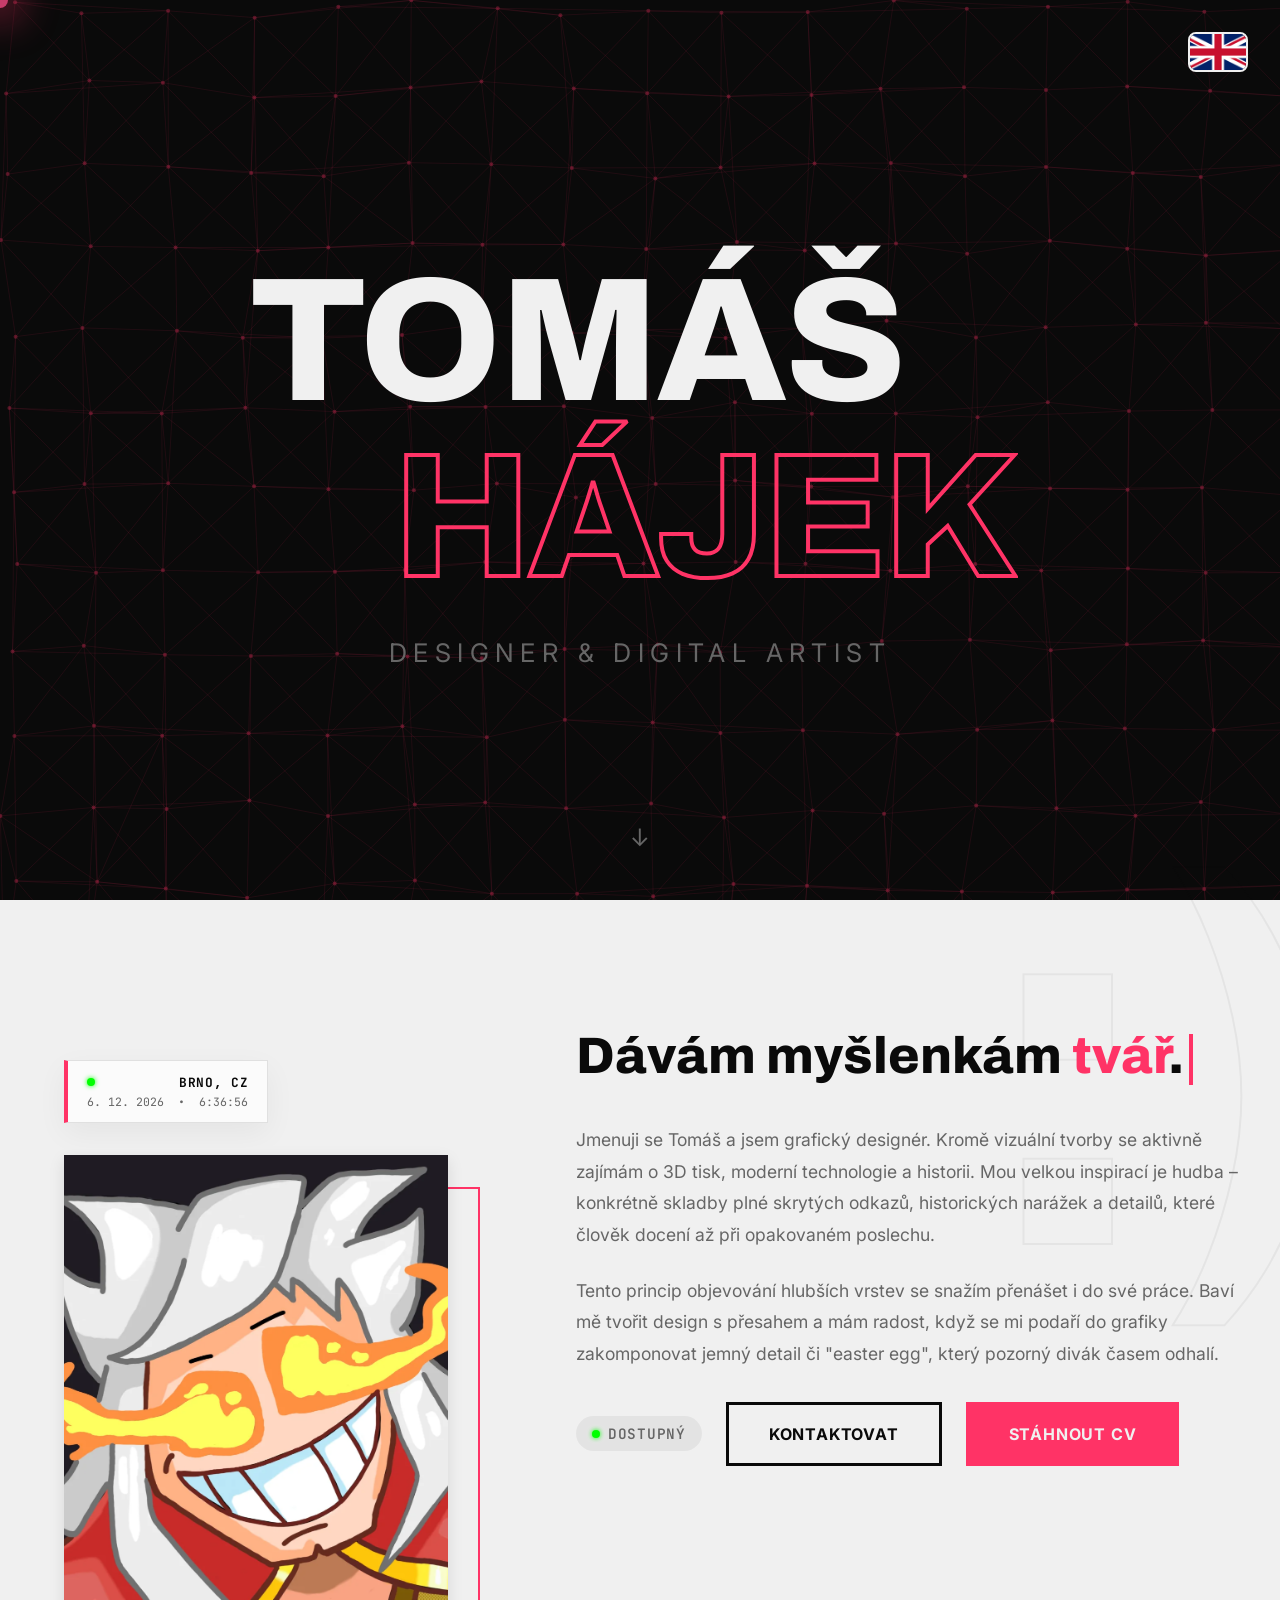
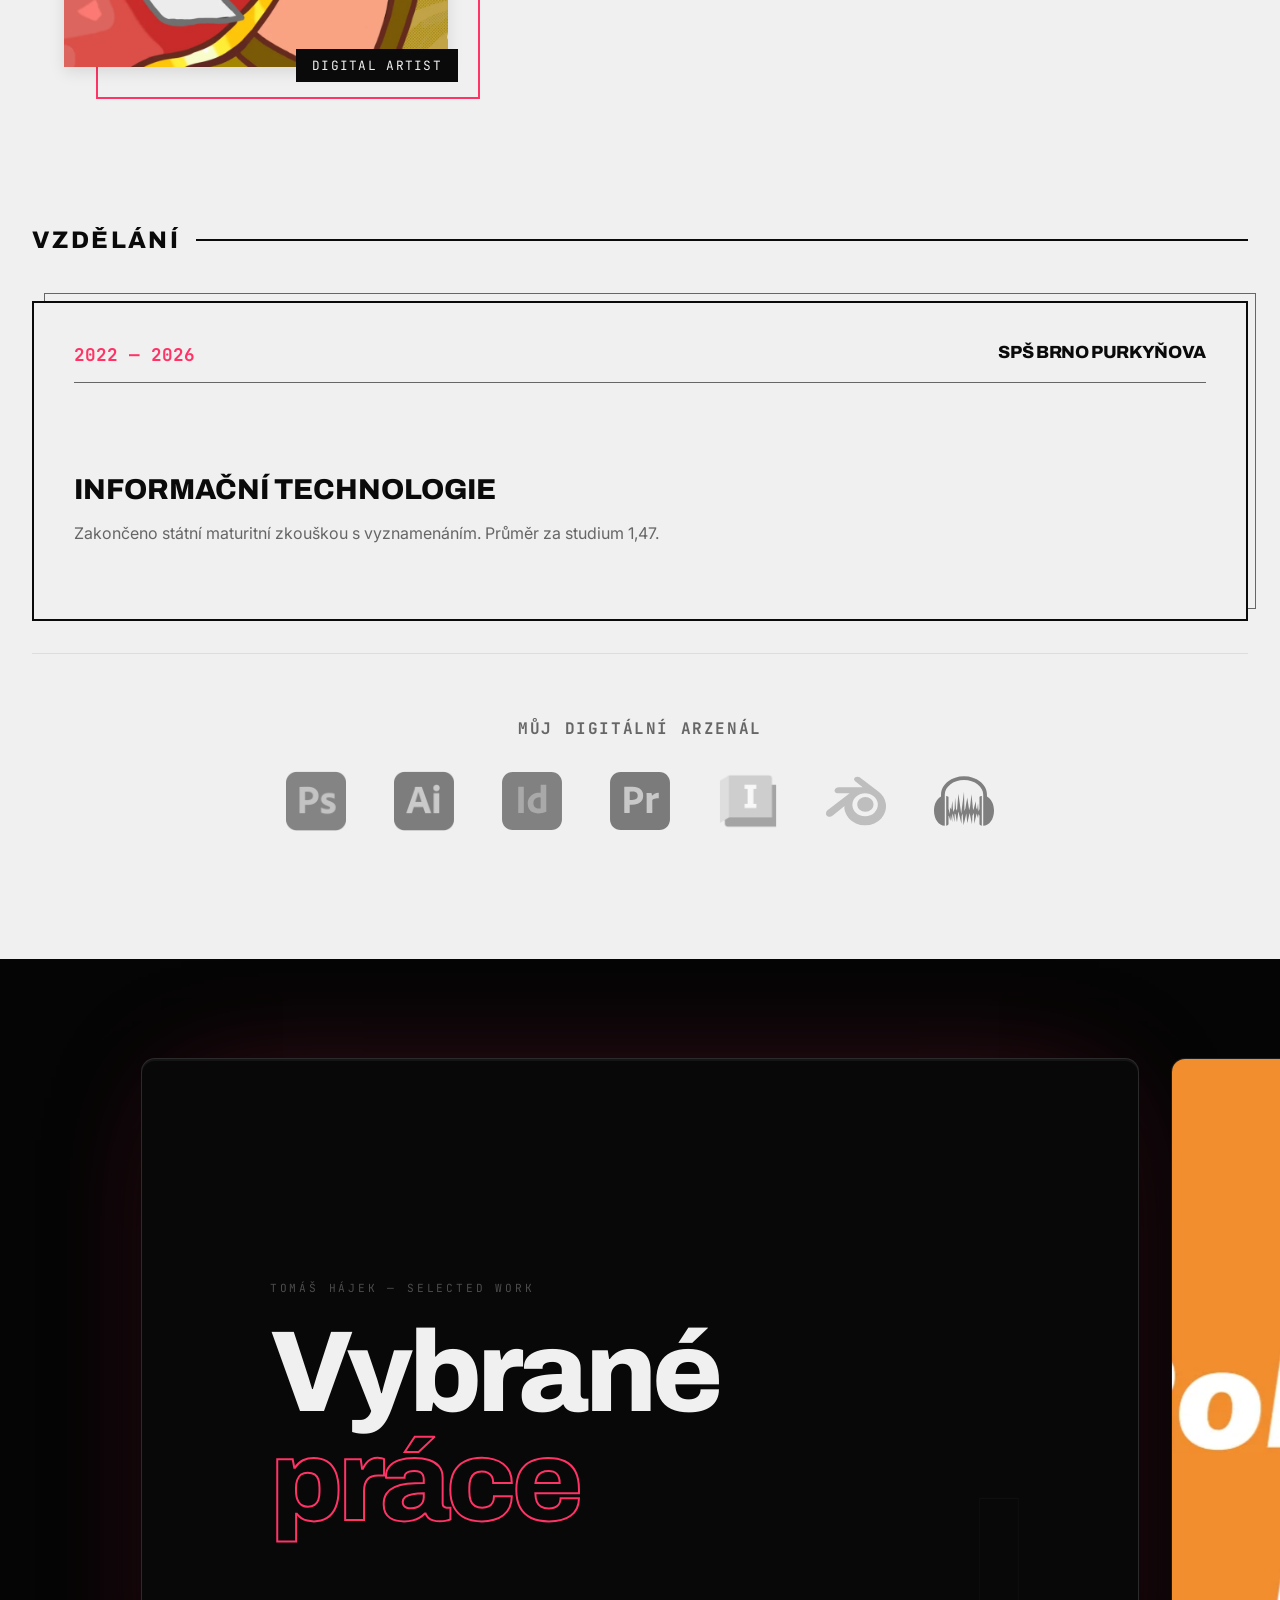
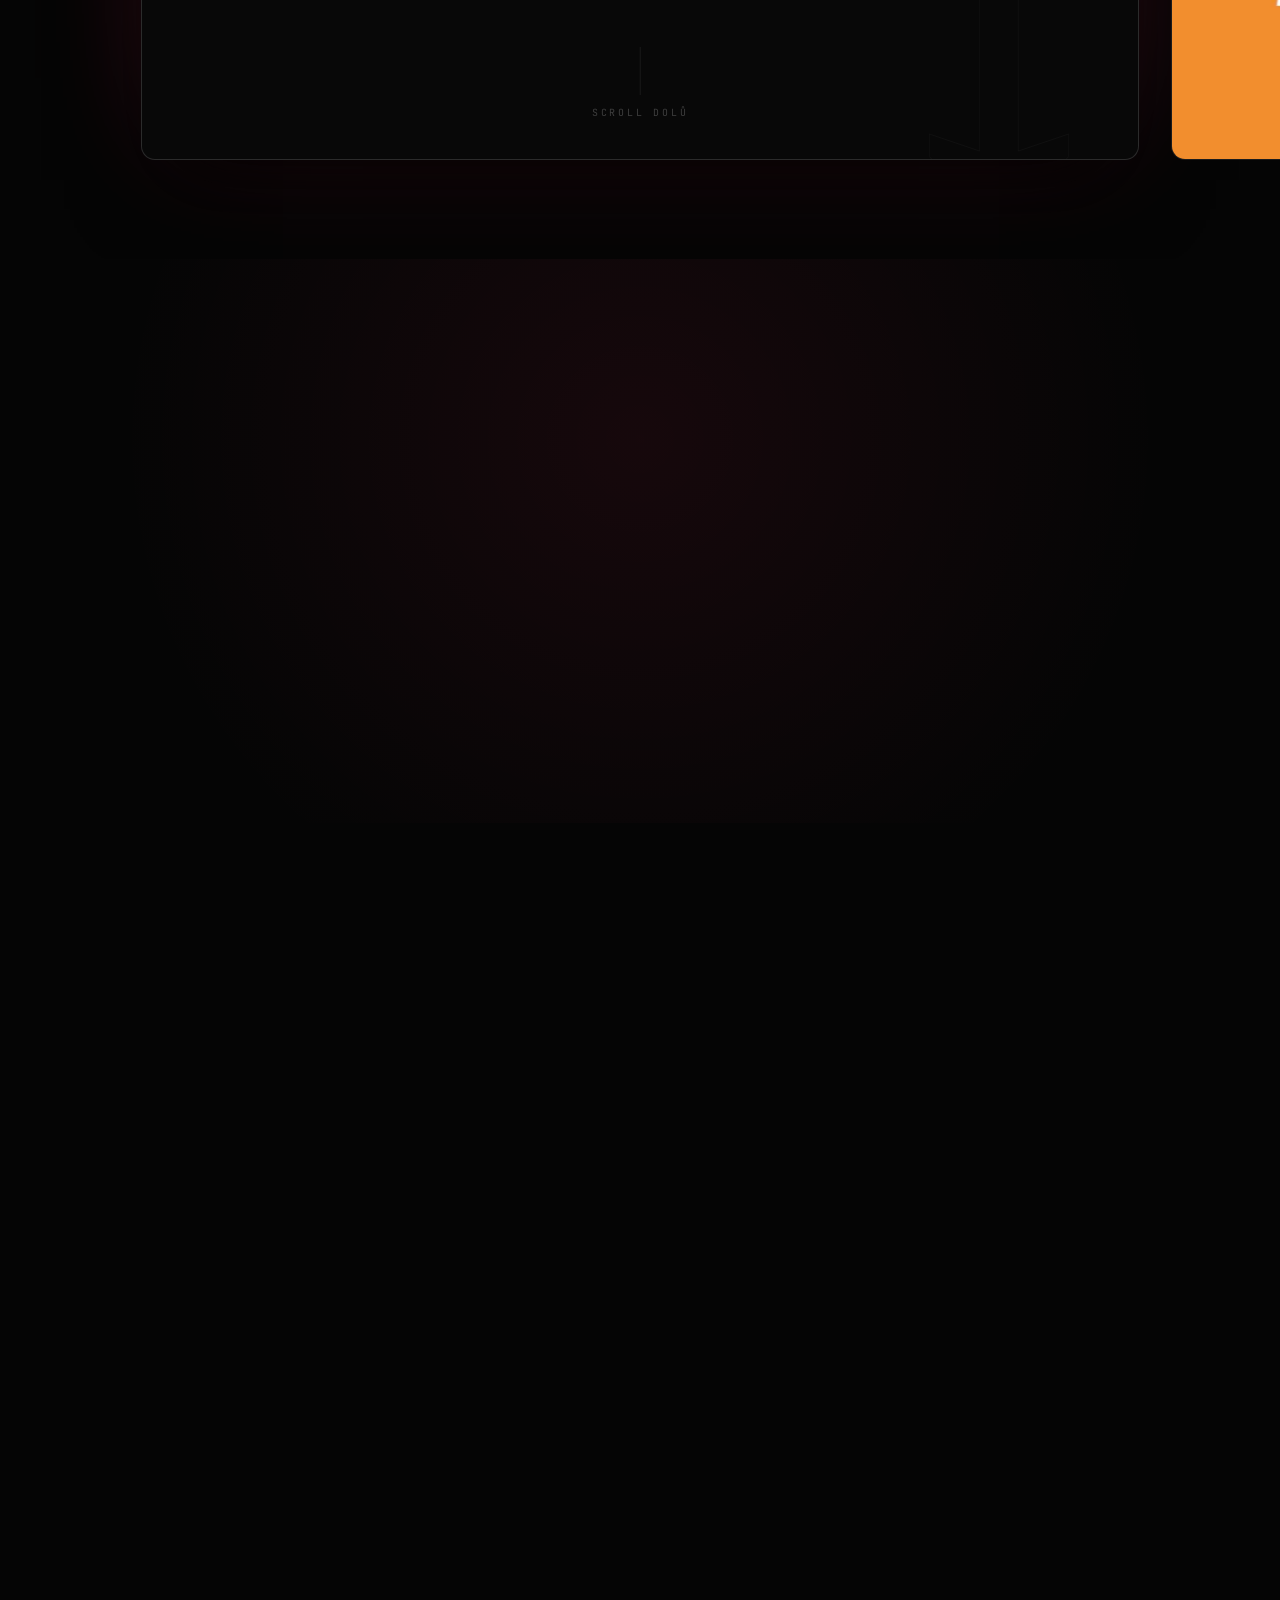
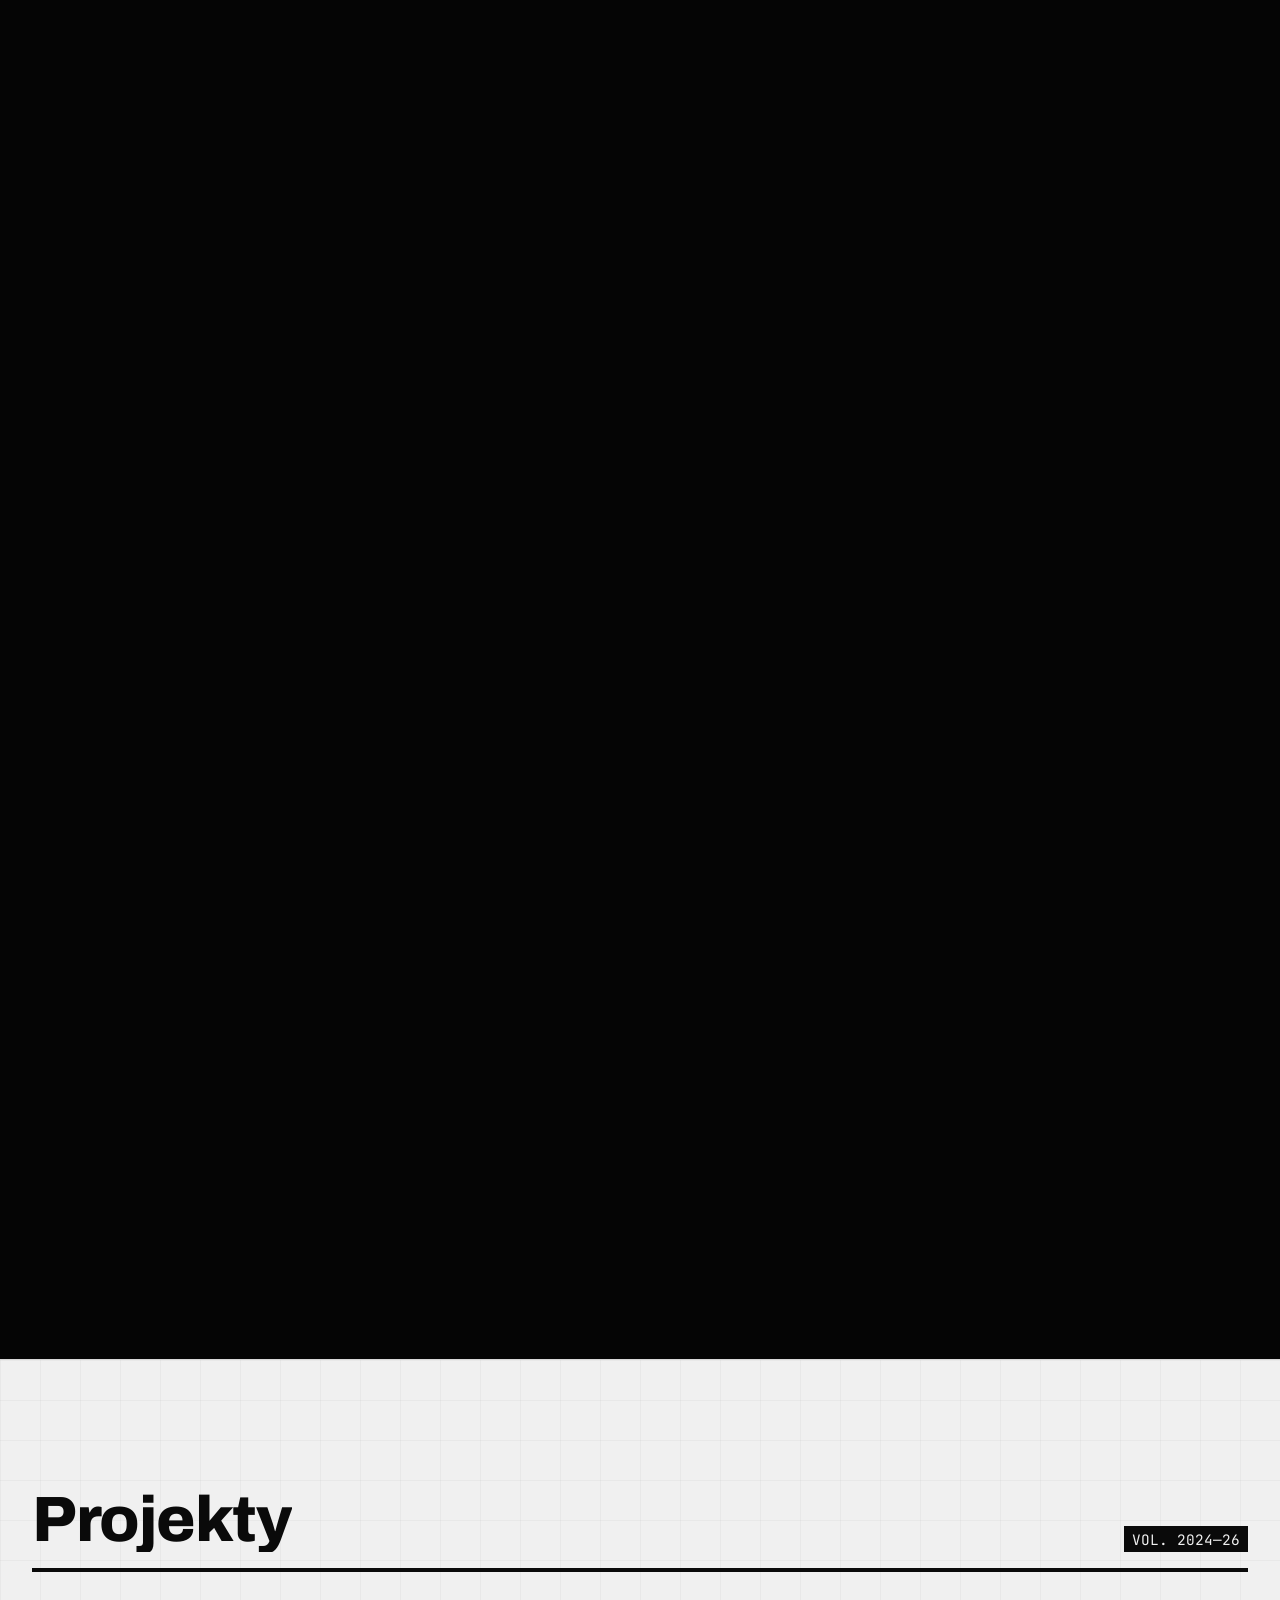
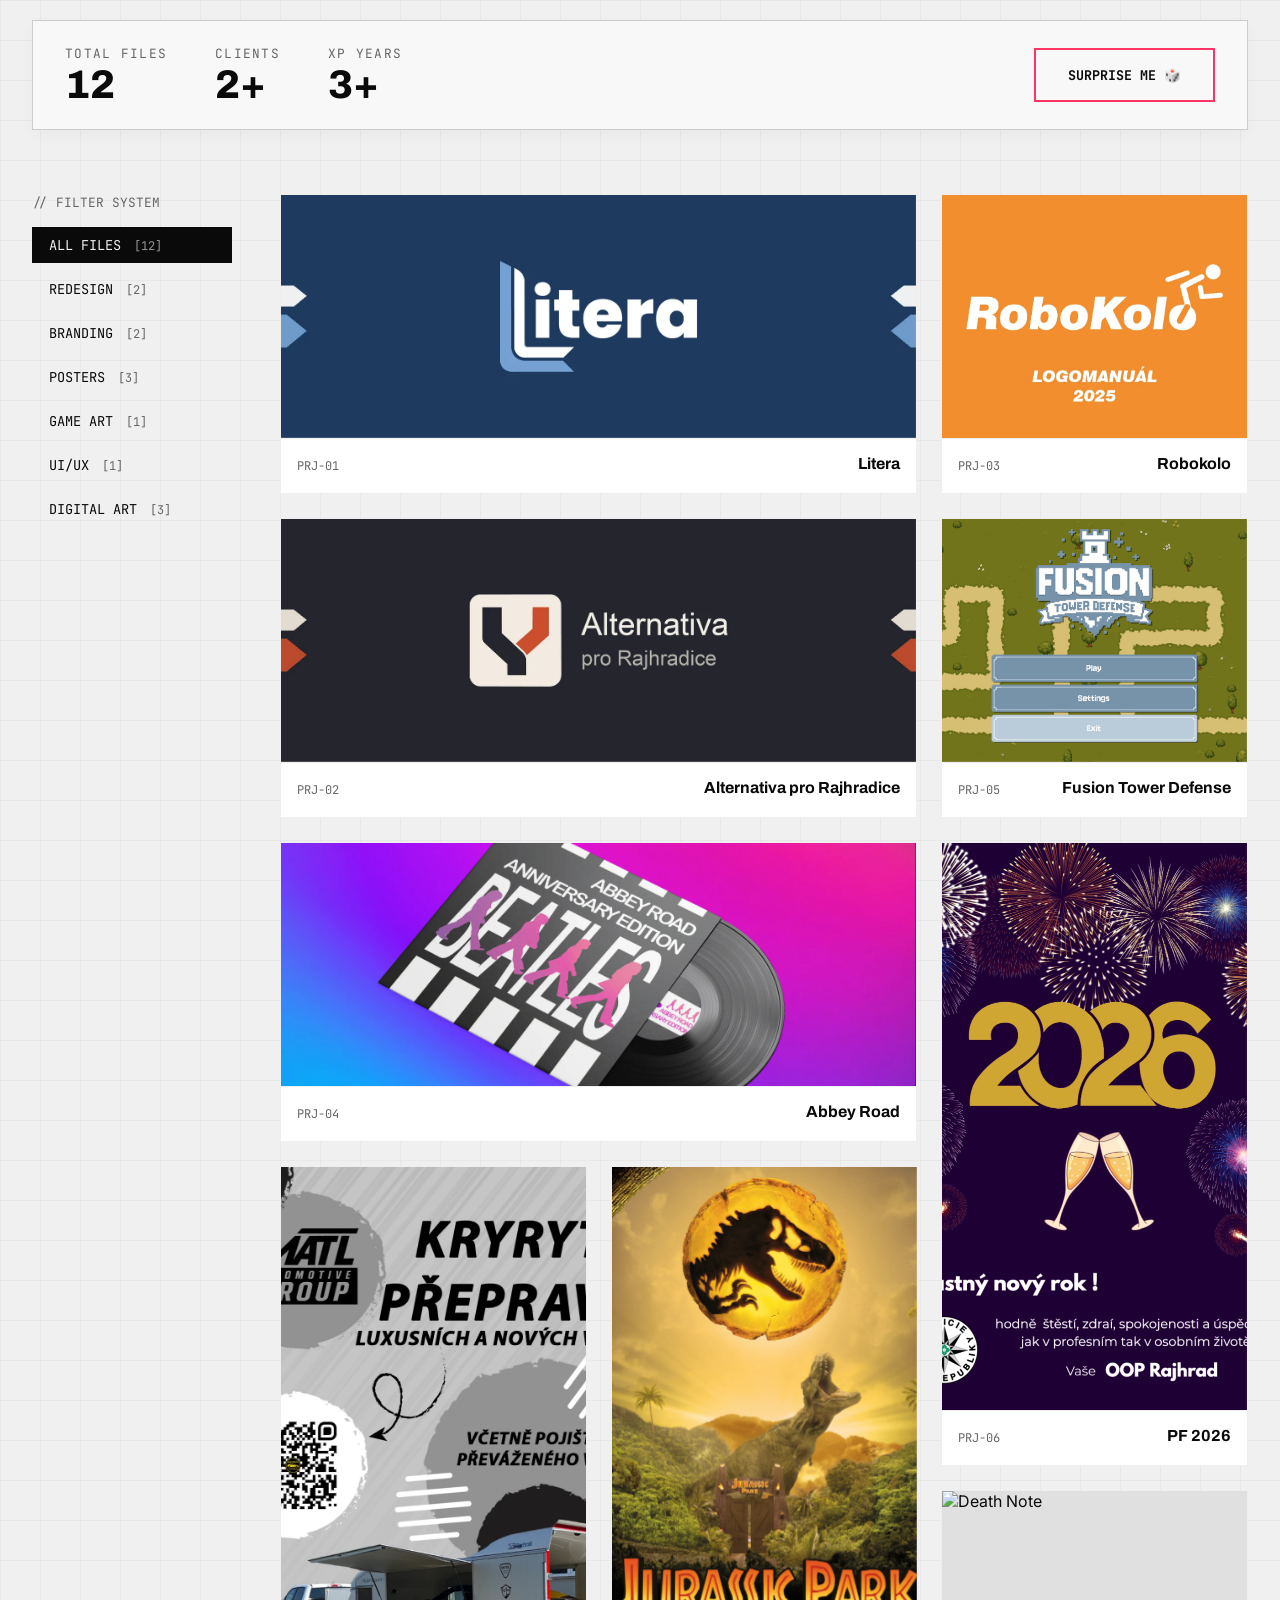
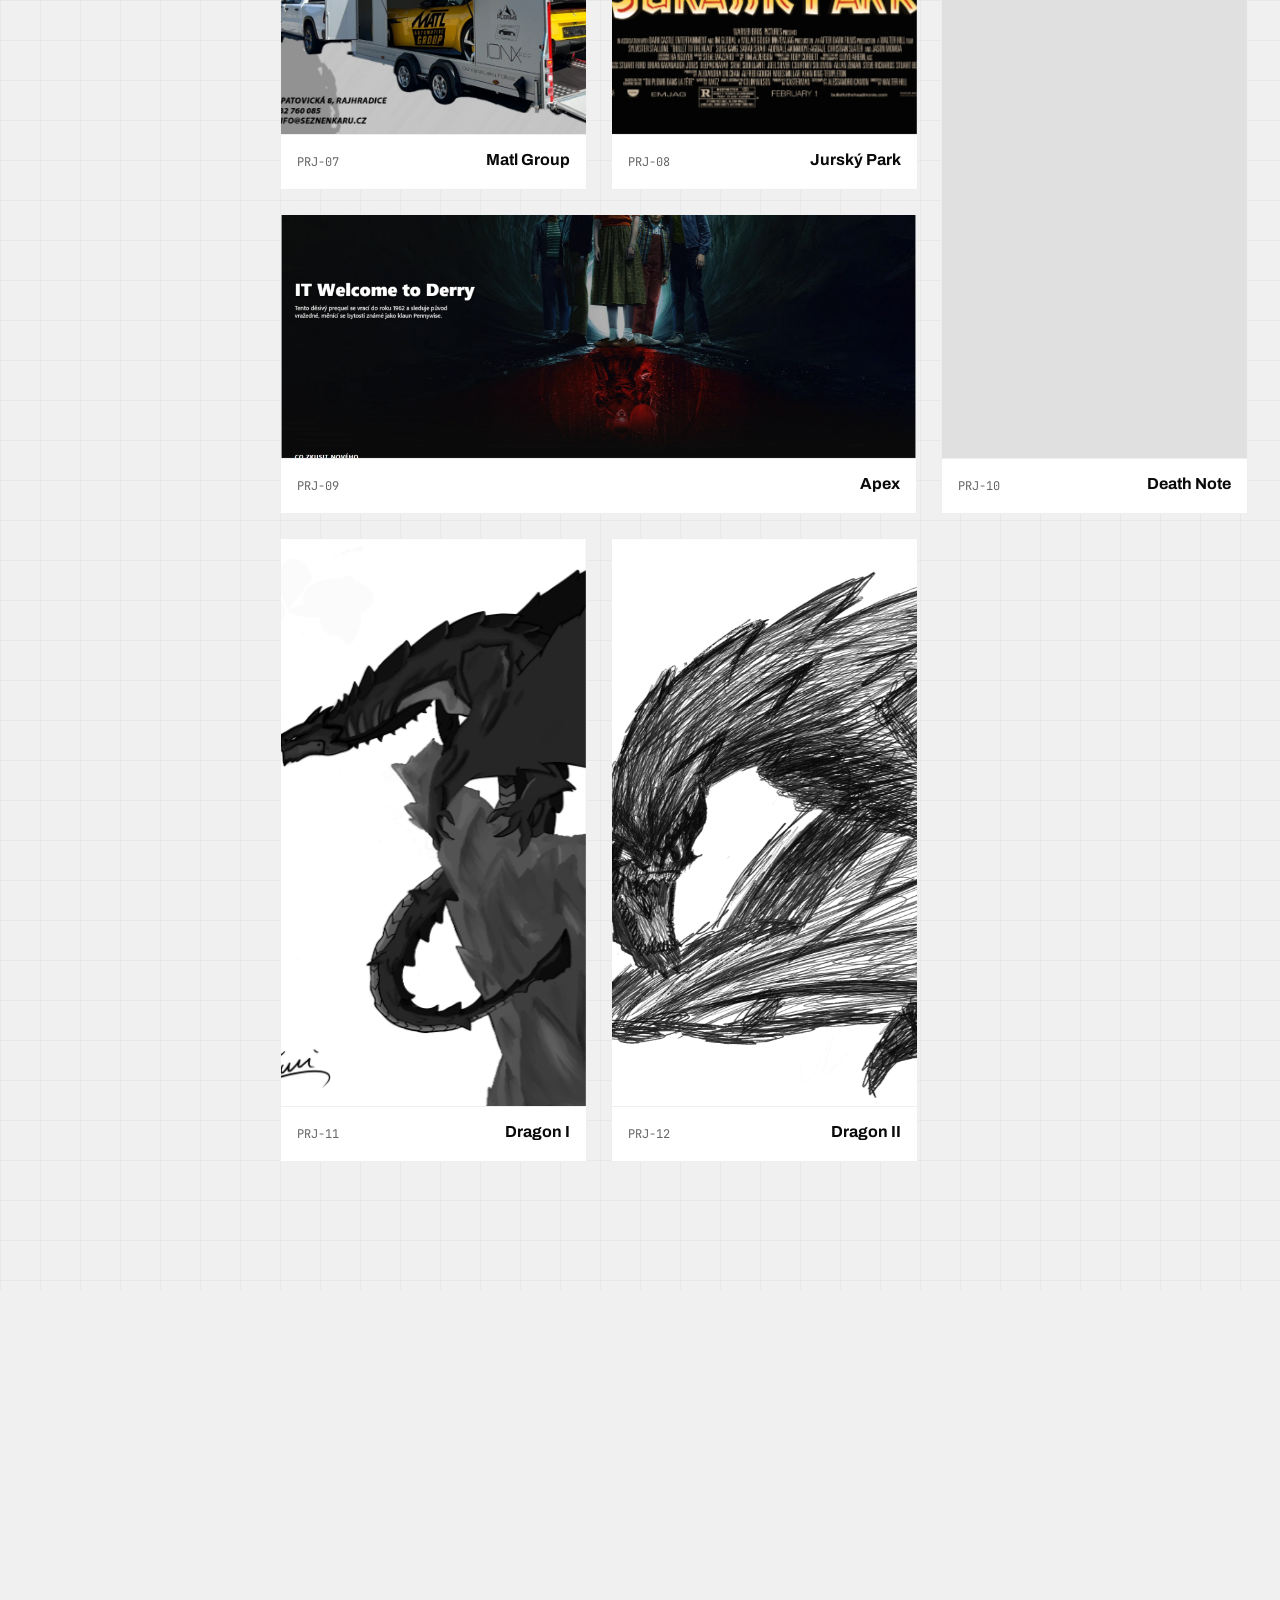
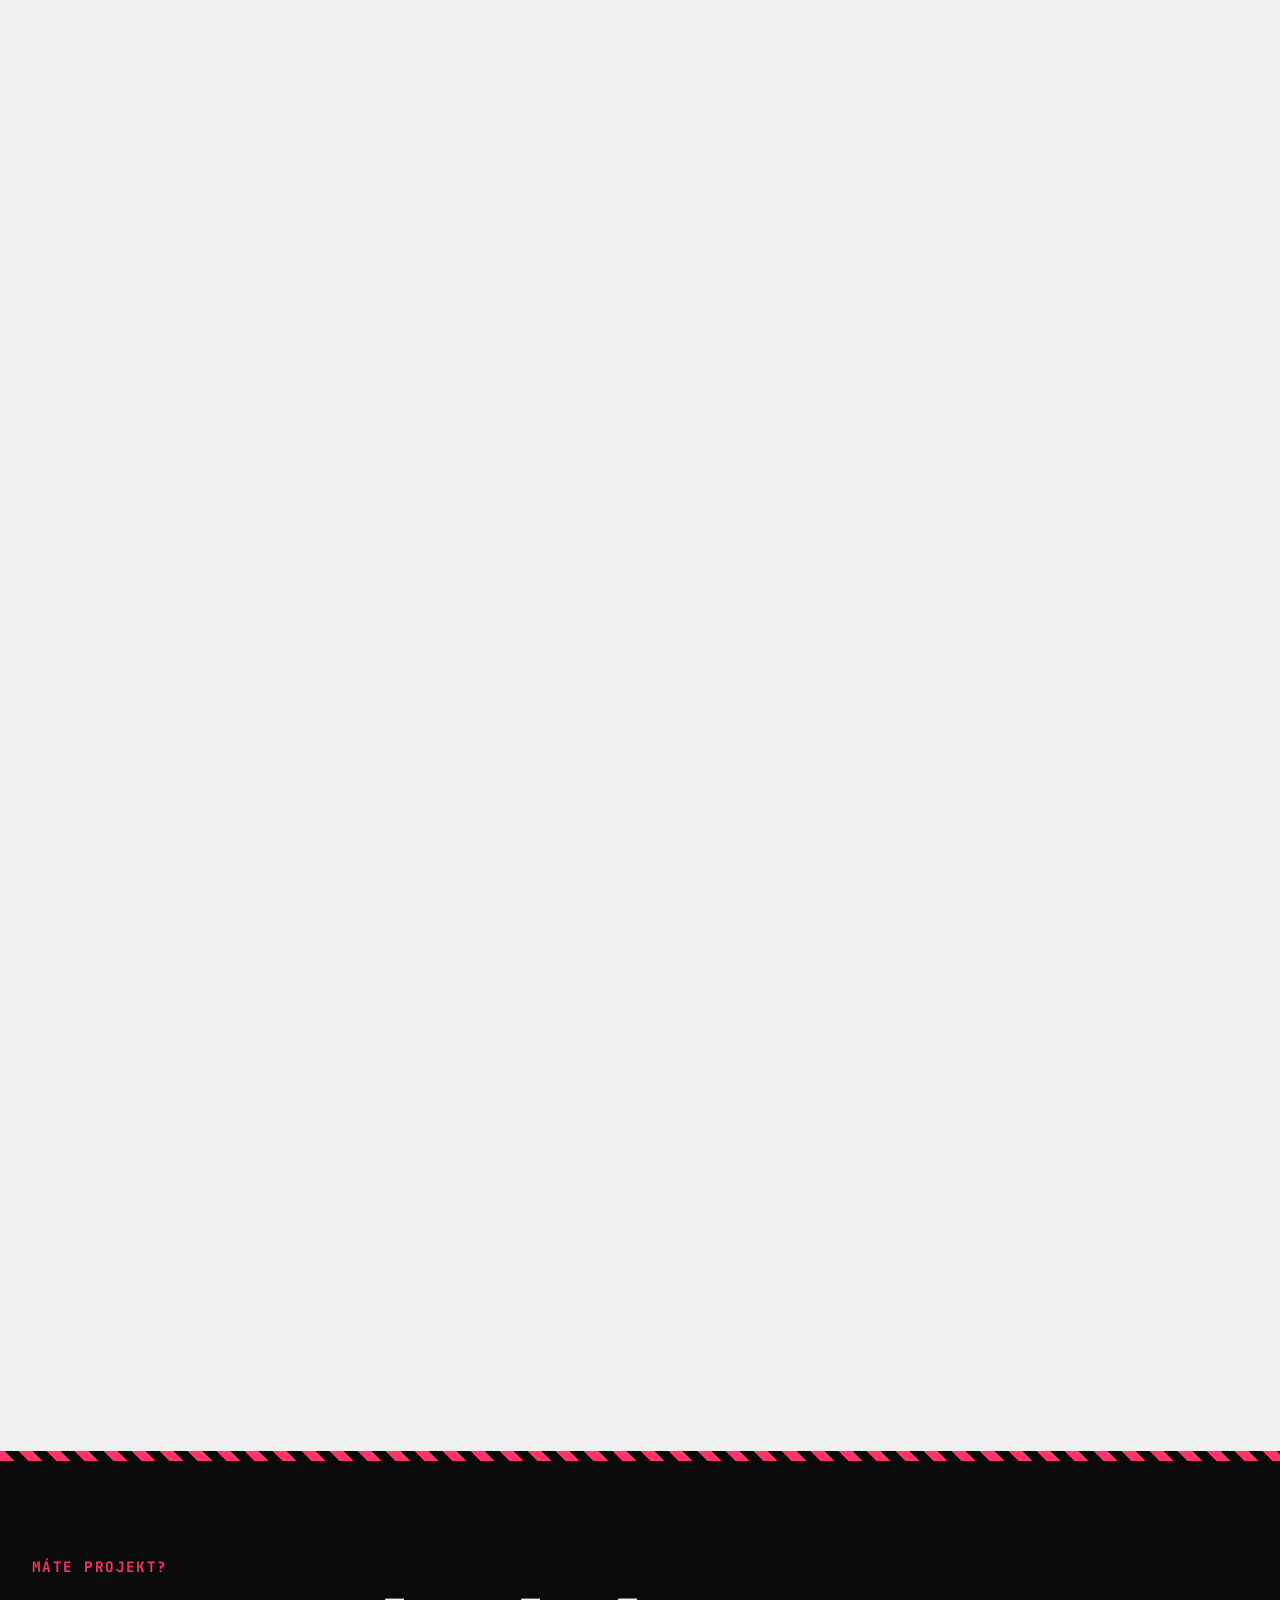
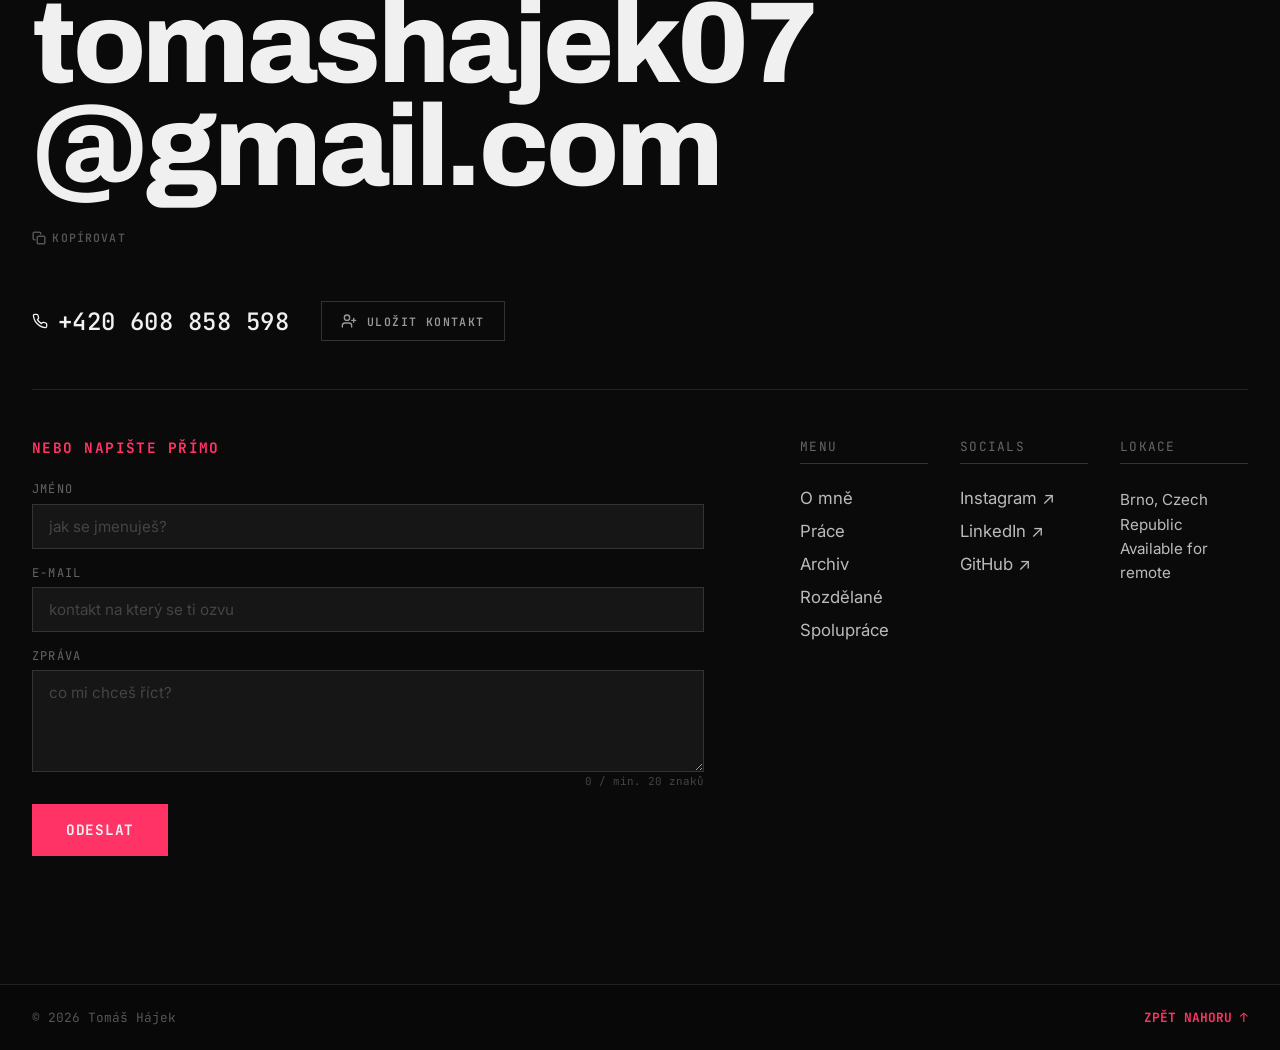
==== index.html @ 2c761ded "Serve the portfolio from tomashajek.com Add the CNAME file for GitHub Pages and point canonical URLs" ====
<!DOCTYPE html>
<html lang="cs">
<head>
    <meta charset="UTF-8">
    <meta name="viewport" content="width=device-width, initial-scale=1.0">

    <title>Tomáš Hájek — Designer & Digital Artist</title>
    <meta name="title" content="Tomáš Hájek — Designer & Digital Artist">
    <meta name="description" content="Portfolio Tomáše Hájka — grafický designér a digitální umělec z Brna. Branding, vizuální identita, print design, game art a digitální ilustrace.">
    <meta name="keywords" content="grafický designér, Brno, branding, vizuální identita, print design, digital art, logo design, portfolio, Tomáš Hájek">
    <meta name="author" content="Tomáš Hájek">
    <meta name="robots" content="index, follow">
    <link rel="canonical" href="https://tomashajek.com/">

    <!-- Open Graph / Facebook -->
    <meta property="og:type" content="website">
    <meta property="og:url" content="https://tomashajek.com/">
    <meta property="og:title" content="Tomáš Hájek — Designer & Digital Artist">
    <meta property="og:description" content="Grafický designér a digitální umělec z Brna. Branding, vizuální identita, print design.">
    <meta property="og:image" content="https://tomashajek.com/img/og-image.jpg">
    <meta property="og:image:width" content="1200">
    <meta property="og:image:height" content="630">
    <meta property="og:image:alt" content="Tomáš Hájek — Designer Portfolio">
    <meta property="og:locale" content="cs_CZ">
    <meta property="og:site_name" content="Tomáš Hájek Portfolio">

    <!-- Twitter / X Card -->
    <meta name="twitter:card" content="summary_large_image">
    <meta name="twitter:url" content="https://tomashajek.com/">
    <meta name="twitter:title" content="Tomáš Hájek — Designer & Digital Artist">
    <meta name="twitter:description" content="Grafický designér a digitální umělec z Brna. Branding, vizuální identita, print design.">
    <meta name="twitter:image" content="https://tomashajek.com/img/og-image.jpg">
    <meta name="twitter:image:alt" content="Tomáš Hájek — Designer Portfolio">

    <!-- Theme -->
    <meta name="theme-color" content="#ff3366">

    <!-- Favicon -->
    <link rel="icon" href="img/logo/favicon.svg" type="image/svg+xml">
    <link rel="icon" href="img/icons/web-icon.png" sizes="any">
    <link rel="apple-touch-icon" href="img/logo/apple-touch-icon.png">

    <!-- Fonts -->
    <link rel="preconnect" href="https://fonts.googleapis.com">
    <link rel="preconnect" href="https://fonts.gstatic.com" crossorigin>
    <link rel="stylesheet" href="https://fonts.googleapis.com/css2?family=Archivo:wght@500;700;800;900&family=Inter:wght@400;500;600;700&family=JetBrains+Mono:wght@400;500;700&display=swap">

    <!-- Rozhodnout o preloaderu ještě před prvním vykreslením, jinak by problikl.
         Běží schválně v <head> a ne v app.js, který se pouští až po parsování těla. -->
    <script>
    (function () {
        try {
            var KEY = 'th-preloader-shown';
            var TTL = 6 * 60 * 60 * 1000; // 6 hodin
            var last = parseInt(localStorage.getItem(KEY) || '0', 10);
            if (Date.now() - last < TTL) {
                document.documentElement.classList.add('no-preloader');
            } else {
                localStorage.setItem(KEY, String(Date.now()));
            }
        } catch (e) {
            // Privátní režim / zakázané úložiště — preloader se prostě zobrazí.
        }
    })();
    </script>

    <!-- CSS -->
    <link rel="stylesheet" href="css/reset.css">
    <link rel="stylesheet" href="css/animations.css">
    <link rel="stylesheet" href="css/cursor.css">
    <link rel="stylesheet" href="css/noise.css">
    <link rel="stylesheet" href="css/nav.css">
    <link rel="stylesheet" href="css/sections.css">
    <link rel="stylesheet" href="css/hero.css">
    <link rel="stylesheet" href="css/about.css">
    <link rel="stylesheet" href="css/work.css">
    <link rel="stylesheet" href="css/archive.css">
    <link rel="stylesheet" href="css/wip.css">
    <link rel="stylesheet" href="css/partners.css">
    <link rel="stylesheet" href="css/transitions.css">
    <link rel="stylesheet" href="css/modal.css">
    <link rel="stylesheet" href="css/footer.css">
    <link rel="stylesheet" href="css/responsive.css">

    <!-- JSON-LD Structured Data -->
    <script type="application/ld+json">
    {
        "@context": "https://schema.org",
        "@type": "Person",
        "name": "Tomáš Hájek",
        "jobTitle": "Graphic Designer & Digital Artist",
        "description": "Grafický designér a digitální umělec z Brna. Specializace na branding, vizuální identitu, print design a digitální ilustrace.",
        "url": "https://tomashajek.com/",
        "email": "tomashajek07@gmail.com",
        "telephone": "+420608858598",
        "image": "https://tomashajek.com/img/profile-img.webp",
        "address": {
            "@type": "PostalAddress",
            "addressLocality": "Brno",
            "addressCountry": "CZ"
        },
        "sameAs": [
            "https://www.instagram.com/tomas_hajek___/"
        ],
        "knowsAbout": ["Graphic Design", "Branding", "Visual Identity", "UI/UX", "Pixel Art", "Print Design", "Digital Illustration"]
    }
    </script>
</head>
<body id="top">

    <!-- Scroll progress bar -->
    <div id="scrollProgress" aria-hidden="true"></div>

    <!-- Preloader -->
    <div id="preloader" aria-hidden="true">
        <div class="preloader-inner">
            <img class="preloader-logo" src="img/logo/th-logo-white.svg" alt="" width="1062" height="446">
            <div class="preloader-bar"><div class="preloader-fill"></div></div>
        </div>
    </div>

    <!-- Skip link for keyboard users -->
    <a href="#main-content" class="skip-link">Přeskočit na obsah</a>

    <!-- Lightbox -->
    <div class="lightbox" id="lightbox" role="dialog" aria-modal="true" aria-label="Image viewer">
        <div class="lightbox-controls">
            <button class="lb-arrow" id="lbPrev" aria-label="Předchozí obrázek">←</button>
            <button class="lb-arrow" id="lbNext" aria-label="Další obrázek">→</button>
        </div>
        <img id="lightboxImg" src="" alt="Fullscreen preview">
        <div class="lb-counter" id="lbCounter" aria-live="polite">1 / 1</div>
    </div>

    <!-- Overlays -->
    <div class="noise-overlay" aria-hidden="true"></div>
    <div class="scroll-progress-container" aria-hidden="true">
        <div class="scroll-progress-bar" id="progressBar"></div>
    </div>
    <div class="custom-cursor" aria-hidden="true"><span class="cursor-label"></span></div>
    <div class="cursor-aura" aria-hidden="true"></div>

    <!-- Mobile Header -->
    <header class="mobile-header" role="banner">
        <a href="#top" class="mobile-logo" aria-label="Tomáš Hájek — na začátek">
            <img src="img/logo/th-logo-white.svg" alt="Tomáš Hájek" width="1062" height="446">
        </a>
        <button class="hamburger-menu" id="hamburgerBtn" aria-label="Otevřít menu" aria-expanded="false" aria-controls="mobileNav">
            <span></span><span></span><span></span>
        </button>
    </header>

    <!-- Mobile Nav -->
    <nav class="mobile-nav-overlay" id="mobileNav" role="dialog" aria-modal="true" aria-label="Navigace" aria-hidden="true">
        <div class="mobile-nav-links">
            <a href="#about" class="mobile-link" data-i18n="mobileAbout">O mně</a>
            <a href="#work" class="mobile-link" data-i18n="mobileWork">Práce</a>
            <a href="#wip" class="mobile-link" data-i18n="mobileWip">Rozdělané</a>
            <a href="#partners" class="mobile-link" data-i18n="mobilePartners">Spolupráce</a>
            <a href="#contact" class="mobile-link" data-i18n="mobileContact">Kontakt</a>
            <div class="mobile-lang-switch">
                <button class="m-lang-btn" data-lang="cs">CS</button>
                <button class="m-lang-btn" data-lang="en">EN</button>
            </div>
        </div>
    </nav>

    <!-- Desktop Language Switcher -->
    <div class="lang-switcher" role="group" aria-label="Přepnutí jazyka">
        <button class="lang-btn" id="btn-en" data-lang="en" aria-label="Switch to English">
            <img src="img/icons/flag-gb.png" alt="English" width="60" height="40">
        </button>
        <button class="lang-btn" id="btn-cs" data-lang="cs" aria-label="Přepnout do češtiny">
            <img src="img/icons/flag-cz.png" alt="Čeština" width="60" height="40">
        </button>
    </div>

    <!-- Floating Contact Button (mobile) -->
    <a href="#contact" class="fab-contact" aria-label="Kontakt" title="Kontaktovat">✉</a>

    <main id="main-content">

        <!-- HERO -->
        <section class="hero" id="hero" aria-label="Úvod">
            <div class="hero-background" aria-hidden="true">
                <canvas id="dotCanvas" aria-hidden="true" role="presentation"></canvas>
            </div>
            <div class="hero-content">
                <h1 aria-label="Tomáš Hájek">
                    <span class="hero-name-top">TOMÁŠ</span>
                    <span class="hero-name-bottom" aria-hidden="true">HÁJEK</span>
                </h1>
                <p class="hero-subtitle" data-i18n="heroSubtitle">Designer & Digital Artist</p>
            </div>
            <button class="scroll-indicator" aria-label="Přejít na sekci O mně">↓</button>
        </section>

        <!-- ABOUT -->
        <section class="editorial-about" id="about">
            <div class="bg-number" aria-hidden="true">:)</div>
            <div class="editorial-grid">

                <!-- Photo Column -->
                <div class="photo-column">
                    <div class="location-widget" aria-label="Lokace a čas">
                        <div class="widget-row">
                            <div class="status-dot" aria-hidden="true"></div>
                            <span class="location-label">BRNO, CZ</span>
                        </div>
                        <div class="widget-row">
                            <time class="brno-time" aria-hidden="true">
                                <span id="brnoDate">01.01.2025</span>
                                &nbsp;•&nbsp;
                                <span id="brnoTime">00:00:00</span>
                            </time>
                        </div>
                    </div>
                    <div class="photo-container">
                        <div class="photo-frame-back" aria-hidden="true"></div>
                        <div class="editorial-photo">
                            <img
                                src="img/profile-img.webp"
                                alt="Tomáš Hájek — grafický designér"
                                width="600" height="800"
                                loading="eager"
                            >
                        </div>
                        <div class="photo-caption" aria-hidden="true">Digital Artist</div>
                    </div>
                </div>

                <!-- Text Column -->
                <div class="text-column">
                    <div class="manifesto-highlight" id="typewriter-target" aria-live="polite">
                        <span id="typewriterText"></span><span class="type-cursor" aria-hidden="true"></span>
                    </div>
                    <div class="bio-columns">
                        <p data-i18n="aboutBio1">Jmenuji se Tomáš a jsem grafický designér. Kromě vizuální tvorby se aktivně zajímám o 3D tisk, moderní technologie a historii. Mou velkou inspirací je hudba – konkrétně skladby plné skrytých odkazů, historických narážek a detailů, které člověk docení až při opakovaném poslechu.</p>
                        <p data-i18n="aboutBio2">Tento princip objevování hlubších vrstev se snažím přenášet i do své práce. Baví mě tvořit design s přesahem a mám radost, když se mi podaří do grafiky zakomponovat jemný detail či "easter egg", který pozorný divák časem odhalí.</p>
                    </div>
                    <div class="action-row">
                        <div class="btn-group">
                            <div class="status-badge">
                                <div class="dot" aria-hidden="true"></div>
                                <span data-i18n="available">Dostupný</span>
                            </div>
                            <a href="#contact" class="contact-cta" data-i18n="contactCTA">Kontaktovat</a>
                            <a href="cv.pdf" class="download-cv" data-i18n="downloadCV" download="Tomas_Hajek_CV.pdf">Stáhnout CV</a>
                        </div>
                    </div>
                </div>
            </div>

            <!-- Career -->
            <div class="career-section">
                <div class="career-header">
                    <span class="career-title" data-i18n="careerTitle">Vzdělání</span>
                    <div class="career-line" aria-hidden="true"></div>
                </div>
                <div class="xp-grid">
                    <article class="xp-card">
                        <div class="xp-card-header">
                            <span class="xp-date">2022 — 2026</span>
                            <span class="xp-company-logo">SPŠ Brno Purkyňova</span>
                        </div>
                        <div class="xp-main">
                            <h3 data-i18n="xpDegree">Informační Technologie</h3>
                            <p class="xp-desc" data-i18n="xpDesc">Zakončeno státní maturitní zkouškou s vyznamenáním. Průměr za studium 1,47.</p>
                        </div>
                    </article>
                </div>
            </div>

            <!-- Software Toolkit -->
            <div class="software-section-bottom">
                <span class="software-title" data-i18n="softwareTitle">Můj Digitální Arzenál</span>
                <div class="software-toolkit-large" role="list" aria-label="Software tools">
                    <a href="https://www.adobe.com/products/photoshop.html" target="_blank" rel="noopener noreferrer" role="listitem" aria-label="Adobe Photoshop">
                        <img src="img/icons/adobe-photoshop-icon.png" alt="Adobe Photoshop" class="software-icon-lg" loading="lazy">
                    </a>
                    <a href="https://www.adobe.com/products/illustrator.html" target="_blank" rel="noopener noreferrer" role="listitem" aria-label="Adobe Illustrator">
                        <img src="img/icons/adobe-illustrator-icon.png" alt="Adobe Illustrator" class="software-icon-lg" loading="lazy">
                    </a>
                    <a href="https://www.adobe.com/products/indesign.html" target="_blank" rel="noopener noreferrer" role="listitem" aria-label="Adobe InDesign">
                        <img src="img/icons/indesign-icon.svg" alt="Adobe InDesign" class="software-icon-lg" loading="lazy">
                    </a>
                    <a href="https://www.adobe.com/products/premiere.html" target="_blank" rel="noopener noreferrer" role="listitem" aria-label="Adobe Premiere Pro">
                        <img src="img/icons/premiere-icon.svg" alt="Adobe Premiere Pro" class="software-icon-lg" loading="lazy">
                    </a>
                    <a href="https://www.autodesk.com/products/inventor/" target="_blank" rel="noopener noreferrer" role="listitem" aria-label="Autodesk Inventor">
                        <img src="img/icons/autodesk-inventor-icon.png" alt="Autodesk Inventor" class="software-icon-lg" loading="lazy">
                    </a>
                    <a href="https://www.blender.org/" target="_blank" rel="noopener noreferrer" role="listitem" aria-label="Blender">
                        <img src="img/icons/blender-icon.svg" alt="Blender" class="software-icon-lg" loading="lazy">
                    </a>
                    <a href="https://www.audacityteam.org/" target="_blank" rel="noopener noreferrer" role="listitem" aria-label="Audacity">
                        <img src="img/icons/audacity-icon.svg" alt="Audacity" class="software-icon-lg" loading="lazy">
                    </a>
                </div>
            </div>
        </section>

        <!-- FEATURED WORK -->
        <section class="featured-work" id="work" aria-label="Vybraná práce">
            <div class="featured-bg-gradient" aria-hidden="true"></div>

            <!-- Sticky full-screen slides -->
            <div class="featured-sticky-outer" id="featuredOuter">
                <div class="featured-sticky-inner" id="featuredInner">
                <div class="featured-slides-track" id="featuredSlidesTrack">

                    <!-- Slide 0: Intro -->
                    <article class="featured-slide fs-intro-slide is-active" role="presentation" aria-hidden="true">
                        <div class="fs-intro-inner">
                            <p class="fs-intro-eyebrow">Tomáš Hájek — selected work</p>
                            <h2 class="fs-intro-heading">Vybrané<br><em>práce</em></h2>
                        </div>
                        <div class="fs-intro-scroll-cue">
                            <div class="fs-sh-bar"></div>
                            <span>scroll dolů</span>
                        </div>
                    </article>

                    <!-- Slide 1: Robokolo -->
                    <article class="featured-slide" role="button" tabindex="0" data-project="branding-1" data-num="01" aria-label="Zobrazit projekt Robokolo">
                        <div class="fs-info">
                            <div class="fs-meta">
                                <span class="fs-num">01</span>
                                <span class="fs-cat" data-i18n="f1Cat">Branding &amp; Identity</span>
                            </div>
                            <span class="fs-rule" aria-hidden="true"></span>
                            <h3 class="fs-title" data-i18n="f1Title">Robokolo</h3>
                            <p class="fs-desc" data-i18n="f1Desc">Kompletní redesign značky — nové logo, piktogram, tiskoviny a merch. Cílem bylo posunout projekt od garážového hobby k moderní technologické identitě.</p>
                            <div class="fs-tags">
                                <span class="f-tag">Branding</span>
                                <span class="f-tag">Print</span>
                                <span class="f-tag">UI/UX</span>
                            </div>
                            <div class="fs-cta" aria-hidden="true">Zobrazit projekt <span>→</span></div>
                        </div>
                        <div class="fs-image-wrap">
                            <img src="img/works/Robokolo/robokolo.webp" alt="Robokolo" class="fs-img" loading="lazy">
                        </div>
                    </article>

                    <!-- Slide 2: Abbey Road -->
                    <article class="featured-slide" role="button" tabindex="0" data-project="web-1" data-num="02" aria-label="Zobrazit projekt Abbey Road">
                        <div class="fs-info">
                            <div class="fs-meta">
                                <span class="fs-num">02</span>
                                <span class="fs-cat" data-i18n="f2Cat">Cover Art &amp; Fan Art</span>
                            </div>
                            <span class="fs-rule" aria-hidden="true"></span>
                            <h3 class="fs-title" data-i18n="f2Title">Abbey Road</h3>
                            <p class="fs-desc" data-i18n="f2Desc">Moderní reinterpretace ikonického alba The Beatles z roku 1969. Nový vinyl, obal a série plakátů s minimalistickým přístupem.</p>
                            <div class="fs-tags">
                                <span class="f-tag">Redesign</span>
                                <span class="f-tag">Cover Art</span>
                                <span class="f-tag">Typography</span>
                            </div>
                            <div class="fs-cta" aria-hidden="true">Zobrazit projekt <span>→</span></div>
                        </div>
                        <div class="fs-image-wrap">
                            <img src="img/works/Beatles/Beatles-mockup-final.webp" alt="Abbey Road" class="fs-img" loading="lazy">
                        </div>
                    </article>

                    <!-- Slide 3: Litera -->
                    <article class="featured-slide" role="button" tabindex="0" data-project="litera-1" data-num="03" aria-label="Zobrazit projekt Litera">
                        <div class="fs-info">
                            <div class="fs-meta">
                                <span class="fs-num">03</span>
                                <span class="fs-cat" data-i18n="f3Cat">Identita &amp; UI/UX</span>
                            </div>
                            <span class="fs-rule" aria-hidden="true"></span>
                            <h3 class="fs-title" data-i18n="f3Title">Litera</h3>
                            <p class="fs-desc" data-i18n="f3Desc">Značka a rozhraní aplikace, která z maturitní četby dělá cestu. Logo a jeho podznačky, logomanuál, devět obrazovek a vlastní ilustrace autorů.</p>
                            <div class="fs-tags">
                                <span class="f-tag">Branding</span>
                                <span class="f-tag">UI/UX</span>
                                <span class="f-tag">Illustration</span>
                            </div>
                            <div class="fs-cta" aria-hidden="true">Zobrazit projekt <span>&rarr;</span></div>
                        </div>
                        <div class="fs-image-wrap">
                            <img src="img/works/Litera/tile-logo.webp" alt="Litera" class="fs-img" loading="lazy">
                        </div>
                    </article>

                </div><!-- /featured-slides-track -->

                    <!-- Progress dots (project slides only, hidden on intro) -->
                    <nav class="fs-progress hidden" id="fsProgress" aria-label="Navigace projekty">
                        <button class="fs-dot" aria-label="Robokolo"></button>
                        <button class="fs-dot" aria-label="Abbey Road"></button>
                        <button class="fs-dot" aria-label="Litera"></button>
                    </nav>

                    <!-- Slide counter -->
                    <div class="fs-counter hidden" id="fsCounter" aria-live="polite"></div>

                </div>
            </div>
        </section>

        <!-- ARCHIVE -->
        <section class="archive-section" id="work-grid" aria-label="Archiv projektů">
            <div class="archive-bg-grid" aria-hidden="true"></div>
            <div class="archive-container">
                <div class="archive-header">
                    <h2 data-i18n="archiveTitle">Projekty</h2>
                    <div class="archive-id-badge" aria-hidden="true">VOL. 2024—26</div>
                </div>

                <div class="archive-dashboard">
                    <div class="dashboard-stats" aria-label="Statistiky">
                        <div class="d-stat">
                            <span class="d-label">Total Files</span>
                            <span class="d-value stat-number" id="totalFilesCount" aria-live="polite">0</span>
                        </div>
                        <div class="d-stat">
                            <span class="d-label">Clients</span>
                            <span class="d-value stat-number" data-target="2">0</span>
                        </div>
                        <div class="d-stat">
                            <span class="d-label">XP Years</span>
                            <span class="d-value stat-number" data-target="3">0</span>
                        </div>
                    </div>
                    <div class="dashboard-actions">
                        <button class="random-glitch-btn" id="randomProjectBtn" aria-label="Zobrazit náhodný projekt">
                            Surprise Me 🎲
                        </button>
                    </div>
                </div>

                <div class="archive-layout">
                    <aside class="archive-sidebar" aria-label="Filtrování projektů">
                        <div class="sticky-filter-wrapper">
                            <span class="filter-label" id="filter-label">// FILTER SYSTEM</span>
                            <div class="filter-list" role="group" aria-labelledby="filter-label">
                                <!-- Dynamically rendered by archive.js -->
                            </div>
                        </div>
                    </aside>
                    <div class="archive-grid" id="archiveGrid" role="list" aria-label="Projekty">
                        <!-- Dynamically rendered by archive.js -->
                    </div>
                </div>
            </div>
        </section>

        <!-- WORK IN PROGRESS -->
        <section class="wip-section" id="wip" aria-label="Rozdělané projekty">
            <div class="wip-container">
                <div class="wip-header">
                    <span class="wip-eyebrow" data-i18n="wipEyebrow">// ROZDĚLANÉ PROJEKTY</span>
                    <h2 data-i18n="wipTitle">Na čem se právě pracuje</h2>
                    <p class="wip-intro" data-i18n="wipIntro">Projekty, které ještě nejsou hotové. Postupně sem přibudou jako plné case studies.</p>
                </div>

                <ul class="wip-grid" role="list">
                    <li class="wip-card" style="--wip-accent:#e9b75e">
                        <div class="wip-mark" aria-hidden="true"><img src="img/wip/maki.svg" alt="" class="wip-logo" loading="lazy" width="72" height="72"></div>
                        <div class="wip-body">
                            <div class="wip-top">
                                <h3 class="wip-name">Maki</h3>
                                <span class="wip-status" data-i18n="wipStatusDev">Ve vývoji</span>
                            </div>
                            <p class="wip-desc" data-i18n="wipMaki">Lokální AI asistent, který běží celý na vlastním počítači. Desktopová aplikace nad modelem v Ollamě — hledání na webu, čtení stránek, obrázky i videa přímo v odpovědi.</p>
                            <ul class="wip-tags" role="list">
                                <li>Tauri</li><li>React</li><li>Rust</li><li>Ollama</li>
                            </ul>
                        </div>
                    </li>

                    <li class="wip-card" style="--wip-accent:#6a85b6">
                        <div class="wip-mark" aria-hidden="true"><img src="img/wip/litera.png" alt="" class="wip-logo" loading="lazy" width="72" height="72"></div>
                        <div class="wip-body">
                            <div class="wip-top">
                                <h3 class="wip-name">Litera V3</h3>
                                <span class="wip-status" data-i18n="wipStatusDev2">Ve vývoji</span>
                            </div>
                            <p class="wip-desc" data-i18n="wipLitera">Třetí verze Litery. Na hotovou značku a rozhraní navazuje cesta úkolů, XP, streaky a truhly nad rozbory děl — finální verze poběží na backendu s účty.</p>
                            <ul class="wip-tags" role="list">
                                <li>Vanilla JS</li><li>SPA</li><li>Design systém</li>
                            </ul>
                            <div class="wip-live">
                                <a class="wip-link" href="https://litera.aiajtak.cz/" target="_blank" rel="noopener" data-i18n="wipLiteraLink">Otevřít Literu ↗</a>
                                <span class="wip-note" data-i18n="wipLiteraNote">Momentální verze V2.4</span>
                            </div>
                        </div>
                    </li>

                    <li class="wip-card" style="--wip-accent:#e8404c">
                        <div class="wip-mark is-wide" aria-hidden="true"><img src="img/wip/matlgroup.svg" alt="" class="wip-logo" loading="lazy" width="72" height="72"></div>
                        <div class="wip-body">
                            <div class="wip-top">
                                <h3 class="wip-name">MatlGroup web</h3>
                                <span class="wip-status" data-i18n="wipStatusClient">Klientská zakázka</span>
                            </div>
                            <p class="wip-desc" data-i18n="wipMatl">Web pro klienta z oboru automotive. Přestavba na Next.js nad hotovým design systémem — registr služeb, galerie a podstránky jednotlivých přeprav.</p>
                            <ul class="wip-tags" role="list">
                                <li>Next.js</li><li>TypeScript</li><li>Web design</li>
                            </ul>
                            <div class="wip-live">
                                <a class="wip-link" href="https://tomikjmenome.github.io/matlgroup-web/" target="_blank" rel="noopener" data-i18n="wipMatlLink">Otevřít rozpracovaný web ↗</a>
                                <span class="wip-note is-warning" data-i18n="wipMatlNote">Pozor: vývojová verze — obsah i funkce se ještě mění.</span>
                            </div>
                        </div>
                    </li>

                    <li class="wip-card" style="--wip-accent:#9aa0a6">
                        <div class="wip-mark" aria-hidden="true"><img src="img/wip/odinsrune.svg" alt="" class="wip-logo" loading="lazy" width="72" height="72"></div>
                        <div class="wip-body">
                            <div class="wip-top">
                                <h3 class="wip-name">Odin's rune</h3>
                                <span class="wip-status" data-i18n="wipStatusConcept">Koncept</span>
                            </div>
                            <p class="wip-desc" data-i18n="wipOdin">Příběhová hra o cestování časem. Hráč se pohybuje mezi současným Londýnem, renesanční Florencií roku 1488 a rudolfínskou Prahou. Zatím scénář a skici na papíře.</p>
                            <ul class="wip-tags" role="list">
                                <li>Game design</li><li>Scénář</li><li>Koncept art</li>
                            </ul>
                        </div>
                    </li>
                </ul>
            </div>
        </section>

        <!-- PARTNERS -->
        <section class="partners-section" id="partners" aria-label="Spolupráce">
            <div class="partners-container">
                <div class="partners-header">
                    <span class="partners-eyebrow" data-i18n="partnersEyebrow">// SPOLUPRACUJI S</span>
                    <h2 data-i18n="partnersTitle">Značky, pro které tvořím</h2>
                </div>

                <ul class="partners-grid" role="list">
                    <li class="partner-card">
                        <div class="partner-logo-wrap">
                            <img src="img/partners/sezen-karu.jpg" alt="Sežen Káru s.r.o." width="480" height="489" loading="lazy" decoding="async">
                        </div>
                        <div class="partner-meta">
                            <span class="partner-name">Sežen Káru</span>
                            <span class="partner-role" data-i18n="partnerRoleAuto">Automotive</span>
                        </div>
                    </li>
                    <li class="partner-card">
                        <div class="partner-logo-wrap">
                            <img src="img/partners/matl-group.jpg" alt="Matl Group Automotive s.r.o." width="480" height="353" loading="lazy" decoding="async">
                        </div>
                        <div class="partner-meta">
                            <span class="partner-name">Matl Group</span>
                            <span class="partner-role" data-i18n="partnerRoleAuto2">Automotive</span>
                        </div>
                    </li>
                    <li class="partner-card">
                        <div class="partner-logo-wrap">
                            <img src="img/partners/ochranne-vosky.jpg" alt="Ochranné vosky s.r.o." width="480" height="213" loading="lazy" decoding="async">
                        </div>
                        <div class="partner-meta">
                            <span class="partner-name">Ochranné vosky</span>
                            <span class="partner-role" data-i18n="partnerRoleDetail">Detailing</span>
                        </div>
                    </li>
                    <li class="partner-card">
                        <div class="partner-logo-wrap">
                            <img src="img/partners/alternativa.png" alt="Alternativa pro Rajhradice" width="480" height="171" loading="lazy" decoding="async">
                        </div>
                        <div class="partner-meta">
                            <span class="partner-name">Alternativa pro Rajhradice</span>
                            <span class="partner-role" data-i18n="partnerRolePolitics">Vizuální identita</span>
                        </div>
                    </li>
                </ul>
            </div>
        </section>

    </main>

    <!-- FOOTER / CONTACT -->
    <footer class="grid-footer" id="contact" aria-label="Kontakt a patička">
        <div class="footer-top-border" aria-hidden="true"></div>
        <div class="gf-container">

            <!-- CTA + Email -->
            <div class="gf-cta-section">
                <span class="gf-label" data-i18n="footerCTA">Máte projekt?</span>
                <a href="mailto:tomashajek07@gmail.com" class="gf-big-email" aria-label="Napsat e-mail na tomashajek07@gmail.com">
                    tomashajek07<br>@gmail.com
                    <span class="copy-hint" aria-hidden="true">
                        <svg width="14" height="14" viewBox="0 0 24 24" fill="none" stroke="currentColor" stroke-width="2.5" stroke-linecap="round" stroke-linejoin="round"><rect x="9" y="9" width="13" height="13" rx="2"/><path d="M5 15H4a2 2 0 0 1-2-2V4a2 2 0 0 1 2-2h9a2 2 0 0 1 2 2v1"/></svg>
                        kopírovat
                    </span>
                </a>

                <!-- Direct contacts -->
                <div class="gf-direct">
                    <a href="tel:+420608858598" class="gf-phone" aria-label="Zavolat na +420 608 858 598">
                        <svg width="16" height="16" viewBox="0 0 24 24" fill="none" stroke="currentColor" stroke-width="2" stroke-linecap="round" stroke-linejoin="round" aria-hidden="true"><path d="M22 16.92v3a2 2 0 0 1-2.18 2 19.79 19.79 0 0 1-8.63-3.07 19.5 19.5 0 0 1-6-6 19.79 19.79 0 0 1-3.07-8.67A2 2 0 0 1 4.11 2h3a2 2 0 0 1 2 1.72c.13.96.36 1.9.7 2.81a2 2 0 0 1-.45 2.11L8.09 9.91a16 16 0 0 0 6 6l1.27-1.27a2 2 0 0 1 2.11-.45c.9.34 1.85.57 2.81.7A2 2 0 0 1 22 16.92z"/></svg>
                        +420 608 858 598
                    </a>
                    <a href="tomas-hajek.vcf" class="gf-vcard" download="tomas-hajek.vcf">
                        <svg width="16" height="16" viewBox="0 0 24 24" fill="none" stroke="currentColor" stroke-width="2" stroke-linecap="round" stroke-linejoin="round" aria-hidden="true"><path d="M16 21v-2a4 4 0 0 0-4-4H6a4 4 0 0 0-4 4v2"/><circle cx="9" cy="7" r="4"/><line x1="19" y1="8" x2="19" y2="14"/><line x1="22" y1="11" x2="16" y2="11"/></svg>
                        <span data-i18n="saveContact">Uložit kontakt</span>
                    </a>
                </div>
            </div>

            <!-- Contact Form -->
            <div class="gf-form-section">
                <span class="gf-form-title" data-i18n="footerFormTitle">Nebo napište přímo</span>
                <form class="contact-form" id="contactForm" action="https://formspree.io/f/xvzvpgwa" method="POST" novalidate>
                    <input type="text" name="_hp" class="form-honeypot" tabindex="-1" autocomplete="off" aria-hidden="true">
                    <div class="form-group">
                        <label for="contact-name" data-i18n="formName">Jméno</label>
                        <input type="text" id="contact-name" name="name" class="form-input" autocomplete="name" placeholder="jak se jmenuješ?" required>
                    </div>
                    <div class="form-group">
                        <label for="contact-email" data-i18n="formEmail">E-mail</label>
                        <input type="email" id="contact-email" name="email" class="form-input" autocomplete="email" placeholder="kontakt na který se ti ozvu" required>
                    </div>
                    <div class="form-group">
                        <label for="contact-message" data-i18n="formMessage">Zpráva</label>
                        <textarea id="contact-message" name="message" class="form-textarea" rows="4" placeholder="co mi chceš říct?" required></textarea>
                    </div>
                    <button type="submit" class="form-submit" data-i18n="formSend">Odeslat</button>
                    <div class="form-status" id="formStatus" aria-live="polite"></div>
                </form>
            </div>

            <!-- Nav Links -->
            <div class="gf-nav-section">
                <div class="gf-grid">
                    <div class="gf-col">
                        <span class="gf-header" data-i18n="footerMenuTitle">Menu</span>
                        <nav class="gf-nav" aria-label="Footer navigace">
                            <a href="#about" data-i18n="footerAbout">O mně</a>
                            <a href="#work" data-i18n="footerWork">Práce</a>
                            <a href="#work-grid" data-i18n="footerArchive">Archiv</a>
                            <a href="#wip" data-i18n="footerWip">Rozdělané</a>
                            <a href="#partners" data-i18n="footerPartners">Spolupráce</a>
                        </nav>
                    </div>
                    <div class="gf-col">
                        <span class="gf-header" data-i18n="footerSocialsTitle">Socials</span>
                        <nav class="gf-nav" aria-label="Sociální sítě">
                            <a href="https://www.instagram.com/tomas_hajek___/" target="_blank" rel="noopener noreferrer" aria-label="Instagram (otevře nové okno)">Instagram ↗</a>
                            <a href="#" target="_blank" rel="noopener noreferrer" aria-label="LinkedIn (otevře nové okno)">LinkedIn ↗</a>
                            <a href="#" target="_blank" rel="noopener noreferrer" aria-label="GitHub (otevře nové okno)">GitHub ↗</a>
                        </nav>
                    </div>
                    <div class="gf-col extra-info">
                        <span class="gf-header" data-i18n="footerLocationTitle">Lokace</span>
                        <p>Brno, Czech Republic<br>Available for remote</p>
                    </div>
                </div>
            </div>

        </div>
        <div class="gf-bottom">
            <div class="gf-copy">&copy; 2026 Tomáš Hájek</div>
            <a href="#top" class="gf-back-top" aria-label="Zpět nahoru" data-i18n="footerBackTop">Zpět nahoru ↑</a>
        </div>
    </footer>

    <!-- MODAL -->
    <div class="modal" id="projectModal" role="dialog" aria-modal="true" aria-labelledby="modalTitle">
        <button class="modal-close" aria-label="Zavřít projekt">×</button>
        <div class="modal-layout">
            <!-- Left: sticky sidebar with project info -->
            <aside class="modal-sidebar-col">
                <img class="modal-logo" src="img/logo/th-logo-white.svg" alt="" width="1062" height="446" aria-hidden="true">
                <div class="modal-category" id="modalCategory">Category</div>
                <h2 id="modalTitle">Project Title</h2>
                <div class="modal-tags" id="modalTags" aria-label="Tagy projektu"></div>
                <p class="modal-side-desc" id="modalSideDesc"></p>
            </aside>
            <!-- Right: scrollable content -->
            <div class="modal-main-col">
                <!-- Skeleton loader -->
                <div class="modal-loading hidden" id="modalLoading" aria-hidden="true">
                    <div class="sk-block sk-hero"></div>
                    <div class="sk-block sk-text-lg"></div>
                    <div class="sk-block sk-text-sm"></div>
                    <div class="sk-duo">
                        <div class="sk-block"></div>
                        <div class="sk-block"></div>
                    </div>
                    <div class="sk-block sk-hero"></div>
                </div>
                <div class="modal-image" style="display:none">
                    <img id="modalImage" src="" alt="Hlavní obrázek projektu">
                </div>
                <div class="modal-description" id="modalDescription"></div>
                <div class="modal-grid" id="modalGallery" aria-label="Galerie projektu"></div>
            </div>
        </div>
    </div>

    <script src="js/app.js"></script>
</body>
</html>
---- css/animations.css ----
/* =========================================
   ANIMATIONS & KEYFRAMES
   ========================================= */

/* Easter egg — Konami glitch */
@keyframes konami-glitch {
    0%   { filter: none; transform: none; }
    8%   { filter: brightness(3) hue-rotate(90deg); transform: skewX(6deg) translateX(4px); }
    16%  { filter: none; transform: none; }
    24%  { filter: invert(0.15) hue-rotate(200deg); transform: skewX(-3deg) translateX(-3px); }
    32%  { filter: none; transform: none; }
    42%  { filter: brightness(1.6) saturate(3) hue-rotate(120deg); transform: skewY(2deg); }
    50%  { filter: none; transform: none; }
    60%  { filter: invert(0.08); transform: translateX(2px); }
    70%  { filter: none; transform: none; }
    100% { filter: none; transform: none; }
}
.konami-active {
    animation: konami-glitch 1.4s ease forwards;
}

/* Easter egg overlay */
#konami-overlay {
    position: fixed;
    inset: 0;
    display: flex;
    align-items: center;
    justify-content: center;
    z-index: 99998;
    pointer-events: none;
    opacity: 0;
    transition: opacity 0.3s ease;
}
#konami-overlay.visible { opacity: 1; }
.konami-msg {
    font-family: var(--font-mono);
    font-size: clamp(0.8rem, 2vw, 1.1rem);
    font-weight: 700;
    color: var(--accent);
    text-transform: uppercase;
    letter-spacing: 0.25em;
    border: 1px solid var(--accent);
    padding: 1.2rem 2.5rem;
    background: rgba(5,5,5,0.92);
    text-align: center;
    animation: konami-glitch 1.4s ease forwards;
}

@keyframes bounce {
    0%, 100% { transform: translateY(0); }
    50% { transform: translateY(-10px); }
}

@keyframes blink {
    0%, 100% { opacity: 1; }
    50% { opacity: 0; }
}

@keyframes pulse {
    0%, 100% { opacity: 1; box-shadow: 0 0 5px #00ff00; }
    50% { opacity: 0.6; box-shadow: 0 0 12px #00ff00; }
}

@keyframes pulseGlow {
    0% { background: radial-gradient(circle, rgba(255, 51, 102, 0.08) 0%, rgba(0,0,0,0) 70%); }
    100% { background: radial-gradient(circle, rgba(0, 212, 255, 0.08) 0%, rgba(0,0,0,0) 70%); }
}

@keyframes fadeIn {
    from { opacity: 0; transform: translateY(10px); }
    to { opacity: 1; transform: translateY(0); }
}

@keyframes slideUp {
    from { opacity: 0; transform: translateY(40px); }
    to { opacity: 1; transform: translateY(0); }
}

@keyframes slideInLeft {
    from { opacity: 0; transform: translateX(-40px); }
    to { opacity: 1; transform: translateX(0); }
}

@keyframes slideInRight {
    from { opacity: 0; transform: translateX(40px); }
    to { opacity: 1; transform: translateX(0); }
}

@keyframes shimmer {
    0% { background-position: -200% center; }
    100% { background-position: 200% center; }
}

@keyframes toastIn {
    from { opacity: 0; transform: translateY(20px); }
    to { opacity: 1; transform: translateY(0); }
}

@keyframes toastOut {
    from { opacity: 1; transform: translateY(0); }
    to { opacity: 0; transform: translateY(20px); }
}

/* Reduced motion overrides */
@media (prefers-reduced-motion: reduce) {
    *, *::before, *::after {
        animation-duration: 0.01ms !important;
        animation-iteration-count: 1 !important;
        transition-duration: 0.01ms !important;
    }
    html { scroll-behavior: auto; }
}
---- css/cursor.css ----
/* =========================================
   CUSTOM CURSOR
   ========================================= */

a, button, .contact-cta, .f-btn, .lang-btn,
.random-glitch-btn, .download-cv, .modal-close,
.back-to-top, .software-icon-lg, .f-card, .f-tag,
.a-card, .slider-dot, .slider-nav-btn, .xp-card,
.pd-btn, .gf-nav a, .gf-big-email, .gf-back-top,
.lb-arrow, .hamburger-menu, .m-lang-btn,
.featured-slide {
    cursor: none !important;
}

/* Formulářová pole mají v UA stylesheetu vlastní `cursor`, který přebíjí
   dědění z body — bez tohohle pravidla se nad nimi vykreslí nativní I-beam
   přes náš kurzor. Musí být vyjmenovaná explicitně. */
input, textarea, select, option, label,
.form-input, .form-textarea {
    cursor: none !important;
}

.custom-cursor {
    width: 16px;
    height: 16px;
    background: var(--accent);
    border-radius: 50%;
    position: fixed;
    pointer-events: none;
    z-index: 13000;
    transform: translate(-50%, -50%);
    transition: transform var(--transition-fast), width 0.2s ease, height 0.2s ease, background 0.2s ease;
    mix-blend-mode: exclusion;
    will-change: left, top;
}

.cursor-aura {
    width: 40px;
    height: 40px;
    background: var(--accent);
    border-radius: 50%;
    position: fixed;
    pointer-events: none;
    z-index: 12999;
    transform: translate(-50%, -50%);
    filter: blur(20px);
    opacity: 0.5;
    transition: transform var(--transition-base), width 0.2s ease, height 0.2s ease, opacity 0.2s ease;
    will-change: left, top;
}

.custom-cursor.hovering {
    width: 24px;
    height: 24px;
    background: var(--white);
}

.cursor-aura.hovering {
    width: 60px;
    height: 60px;
    opacity: 0.7;
}

/* Cursor label */
.cursor-label {
    position: absolute;
    top: 50%;
    left: 50%;
    transform: translate(-50%, -50%);
    font-family: var(--font-mono);
    font-size: 0.5rem;
    font-weight: 700;
    text-transform: uppercase;
    letter-spacing: 0.08em;
    color: var(--white);
    white-space: nowrap;
    opacity: 0;
    transition: opacity 0.2s ease;
    pointer-events: none;
    user-select: none;
}

/* State: VIEW (on project slides) */
.custom-cursor.cursor-view {
    width: 52px;
    height: 52px;
    background: var(--accent);
    mix-blend-mode: normal;
}
.custom-cursor.cursor-view .cursor-label { opacity: 1; }

/* State: COPY (on email) */
.custom-cursor.cursor-copy {
    width: 52px;
    height: 52px;
    background: var(--white);
    mix-blend-mode: normal;
}
.custom-cursor.cursor-copy .cursor-label { opacity: 1; color: var(--black); }

/* State: TEXT (on inputs) — náhrada za nativní I-beam.
   Tenká svislá čárka, aby bylo poznat, že do pole jde psát. */
.custom-cursor.cursor-text {
    width: 2px;
    height: 26px;
    border-radius: 1px;
    background: var(--white);
    mix-blend-mode: exclusion;
}
.custom-cursor.cursor-text .cursor-label { opacity: 0; }

/* State: ZOOM (on modal gallery images) */
.custom-cursor.cursor-zoom {
    width: 52px;
    height: 52px;
    background: transparent;
    border: 1.5px solid rgba(255,255,255,0.6);
    mix-blend-mode: normal;
}
.custom-cursor.cursor-zoom .cursor-label { opacity: 1; color: var(--white); }
---- css/noise.css ----
/* =========================================
   NOISE OVERLAY & SCROLL PROGRESS
   ========================================= */

@keyframes grainMove {
    0%   { background-position: 0% 0%; }
    10%  { background-position: -5% -10%; }
    20%  { background-position: -15% 5%; }
    30%  { background-position: 7% -25%; }
    40%  { background-position: -5% 25%; }
    50%  { background-position: -15% 10%; }
    60%  { background-position: 15% 0%; }
    70%  { background-position: 0% 15%; }
    80%  { background-position: 3% 35%; }
    90%  { background-position: -10% 10%; }
    100% { background-position: 0% 0%; }
}

.noise-overlay {
    position: fixed;
    top: 0; left: 0;
    width: 100%; height: 100%;
    pointer-events: none;
    z-index: 9000;
    opacity: 0.04;
    background: url('[data-uri]');
    animation: grainMove 0.8s steps(1) infinite;
}

.scroll-progress-container {
    position: fixed;
    top: 0; left: 0;
    width: 100%; height: 4px;
    background: transparent;
    z-index: 10001;
}

.scroll-progress-bar {
    height: 100%;
    background: var(--accent);
    width: 0%;
    transition: width 0.1s ease-out;
    box-shadow: 0 0 10px var(--accent);
}
---- css/nav.css ----
/* =========================================
   NAVIGATION (DESKTOP LANG SWITCHER + MOBILE)
   ========================================= */

/* Language Switcher */
.lang-switcher {
    position: fixed;
    top: 2rem;
    right: 2rem;
    z-index: 100;
    display: flex;
    gap: 0.5rem;
}

.lang-btn {
    width: 60px;
    height: 40px;
    background: var(--black);
    border: 2px solid var(--white);
    color: var(--white);
    display: flex;
    align-items: center;
    justify-content: center;
    border-radius: 8px;
    overflow: hidden;
    padding: 0;
    transition: border-color var(--transition-base), transform var(--transition-base);
}

.lang-btn:hover {
    border-color: var(--accent);
    transform: scale(1.1);
}

.lang-btn img {
    width: 100%;
    height: 100%;
    object-fit: cover;
}

.lang-btn[aria-current="true"] {
    display: none;
}

/* Mobile Header */
.mobile-header {
    display: none;
    position: fixed;
    top: 0; left: 0;
    width: 100%;
    padding: 1.5rem 2rem;
    z-index: 10000;
    justify-content: space-between;
    align-items: center;
    mix-blend-mode: difference;
    color: var(--white);
    border-bottom: 1px solid transparent;
    transition: background var(--transition-base),
                padding var(--transition-base),
                border-color var(--transition-base);
}

/* Jakmile se odscrolluje z hera, dostane hlavička vlastní podklad.
   `mix-blend-mode: difference` sice logo samo obarví podle toho, co je pod
   ním, ale nechává obsah projíždět těsně pod hlavičkou — text se pak s logem
   překrývá a ani jedno není čitelné. Na desktopu se nic nemění, tam je
   hlavička skrytá. */
.mobile-header.is-solid {
    mix-blend-mode: normal;
    background: rgba(10, 10, 10, 0.88);
    backdrop-filter: blur(12px);
    -webkit-backdrop-filter: blur(12px);
    border-bottom-color: rgba(255, 255, 255, 0.1);
    padding-top: 0.9rem;
    padding-bottom: 0.9rem;
}

.mobile-logo {
    display: block;
    line-height: 0;
}

.mobile-logo img {
    width: 62px;
    height: auto;
}

.hamburger-menu {
    width: 30px;
    height: 20px;
    position: relative;
    display: flex;
    flex-direction: column;
    justify-content: space-between;
    cursor: pointer;
    background: none;
    border: none;
    padding: 0;
}

.hamburger-menu span {
    display: block;
    width: 100%;
    height: 2px;
    background-color: var(--white);
    transition: transform var(--transition-base), opacity var(--transition-base);
}

.hamburger-menu.active span:nth-child(1) { transform: translateY(9px) rotate(45deg); }
.hamburger-menu.active span:nth-child(2) { opacity: 0; }
.hamburger-menu.active span:nth-child(3) { transform: translateY(-9px) rotate(-45deg); }

/* Mobile Nav Overlay */
.mobile-nav-overlay {
    position: fixed;
    top: 0; left: 0;
    width: 100%; height: 100vh;
    background: var(--black);
    z-index: 9999;
    display: flex;
    flex-direction: column;
    justify-content: center;
    align-items: center;
    opacity: 0;
    pointer-events: none;
    transition: opacity 0.4s ease;
}

.mobile-nav-overlay.active {
    opacity: 1;
    pointer-events: auto;
}

.mobile-nav-links {
    display: flex;
    flex-direction: column;
    align-items: center;
    gap: 2rem;
}

.mobile-link {
    font-family: var(--font-heading);
    font-size: 3rem;
    font-weight: 800;
    color: var(--white);
    text-transform: uppercase;
    transition: color var(--transition-base);
    letter-spacing: -0.02em;
}

.mobile-link:hover {
    color: var(--accent);
}

.mobile-lang-switch {
    margin-top: 2rem;
    display: flex;
    gap: 2rem;
}

.m-lang-btn {
    font-family: var(--font-mono);
    font-size: 1.2rem;
    font-weight: 700;
    color: var(--gray);
    text-transform: uppercase;
    background: none;
    border: none;
    transition: color var(--transition-base);
}

.m-lang-btn:hover {
    color: var(--accent);
}

/* FAB — Floating Contact Button (mobile) */
.fab-contact {
    display: none;
    position: fixed;
    bottom: 2rem;
    right: 2rem;
    width: 56px;
    height: 56px;
    background: var(--accent);
    border-radius: 50%;
    z-index: 9998;
    align-items: center;
    justify-content: center;
    font-size: 1.5rem;
    box-shadow: 0 4px 20px rgba(255, 51, 102, 0.4);
    transition: transform var(--transition-base), box-shadow var(--transition-base);
    color: var(--white);
    text-decoration: none;
    cursor: pointer !important;
}

.fab-contact:hover {
    transform: scale(1.1);
    box-shadow: 0 8px 30px rgba(255, 51, 102, 0.6);
}
---- css/sections.css ----
/* =========================================
   SECTIONS — general layout
   ========================================= */

/* Scroll progress bar */
#scrollProgress {
    position: fixed;
    top: 0;
    left: 0;
    height: 3px;
    width: 0%;
    background: var(--accent);
    z-index: 9999;
    pointer-events: none;
    transition: width 0.08s linear;
}

section {
    scroll-margin-top: 100px;
    padding: 8rem 2rem;
    max-width: 1400px;
    margin: 0 auto;
    opacity: 0;
    transform: translateY(50px);
    transition: opacity 0.8s ease, transform 0.8s ease;
}

section.visible {
    opacity: 1;
    transform: translateY(0);
}

section h2 {
    font-family: var(--font-heading);
    font-size: clamp(2.5rem, 6vw, 4rem);
    font-weight: 800;
    margin-bottom: 3rem;
    letter-spacing: -0.02em;
}

/* =========================================
   PRELOADER
   ========================================= */
#preloader {
    position: fixed;
    inset: 0;
    background: #050505;
    z-index: 99999;
    display: flex;
    align-items: center;
    justify-content: center;
    transition: opacity 0.6s ease 0.1s, visibility 0.6s ease 0.1s;
}
#preloader.done {
    opacity: 0;
    visibility: hidden;
    pointer-events: none;
}

/* Nastaveno inline skriptem v <head>, když byl preloader viděn nedávno.
   display:none (ne opacity) — aby se vůbec nevykreslil a neproblikl. */
html.no-preloader #preloader {
    display: none;
}
.preloader-inner {
    display: flex;
    flex-direction: column;
    align-items: center;
    gap: 2rem;
}
.preloader-logo {
    width: clamp(140px, 22vw, 260px);
    height: auto;
    animation: plFadeUp 0.7s cubic-bezier(0.25, 0.46, 0.45, 0.94) forwards;
}
.preloader-bar {
    width: 120px;
    height: 1px;
    background: rgba(255,255,255,0.08);
    overflow: hidden;
}
.preloader-fill {
    height: 100%;
    width: 0%;
    background: var(--accent);
    animation: plBar 1s cubic-bezier(0.25, 0.46, 0.45, 0.94) forwards;
}
@keyframes plFadeUp {
    from { opacity: 0; transform: translateY(18px); }
    to   { opacity: 1; transform: translateY(0); }
}
@keyframes plBar {
    from { width: 0%; }
    to   { width: 100%; }
}

/* =========================================
   SCROLL REVEAL
   ========================================= */
.sr-word {
    display: inline-block;
    overflow: hidden;
    vertical-align: top;
    line-height: inherit;
}
.sr-word span {
    display: inline-block;
    transform: translateY(110%);
    transition: transform 0.65s cubic-bezier(0.25, 0.46, 0.45, 0.94);
}
.sr-word span.sr-visible {
    transform: translateY(0);
}
---- css/hero.css ----
/* =========================================
   HERO SECTION
   ========================================= */

.hero {
    min-height: 100vh;
    display: flex;
    flex-direction: column;
    justify-content: center;
    align-items: center;
    position: relative;
    padding: 8rem 2rem;
    background: var(--black);
    color: var(--white);
    overflow: hidden;
    scroll-margin-top: 0;
    width: 100%;
    max-width: none !important;
    margin: 0 !important;
    opacity: 1 !important;
    transform: none !important;
}

.hero-background {
    position: absolute;
    top: 0; left: 0;
    width: 100%; height: 100%;
    z-index: 0;
    opacity: 0.6;
}

#dotCanvas {
    width: 100%;
    height: 100%;
    display: block;
}

.hero-content {
    position: relative;
    z-index: 2;
    text-align: center;
    perspective: 1000px;
    animation: slideUp 0.8s ease 0.2s both;
}

.hero h1 {
    font-family: var(--font-heading);
    font-size: clamp(4rem, 15vw, 11rem);
    font-weight: 800;
    /* 0.85 made the acute/caron of HÁJEK collide with the TOMÁŠ baseline.
       Line-height 1 leaves ~0.07em clearance for Czech diacritics. */
    line-height: 1;
    letter-spacing: -0.02em;
    padding-top: 0.12em;
    margin-bottom: 2rem;
    text-transform: uppercase;
    display: flex;
    flex-direction: column;
    align-items: center;
}

.hero-name-top {
    color: var(--white);
    transform: translateX(-5vw);
    transition: transform var(--transition-slow) ease-out;
    will-change: transform;
    display: block;
}

.hero-name-bottom {
    transform: translateX(5vw);
    transition: transform var(--transition-slow) ease-out;
    will-change: transform;
    display: block;
    color: transparent;
    /* Scale the outline with the type size — 2.5px was a hairline at 11rem */
    -webkit-text-stroke: clamp(2px, 0.45vw, 4px) var(--accent);
    paint-order: stroke fill;
}

/* Browsers without text-stroke would render invisible transparent text */
@supports not (-webkit-text-stroke: 1px currentColor) {
    .hero-name-bottom {
        color: var(--accent);
    }
}

.hero-name-bottom:hover {
    opacity: 0.85;
}

.hero-subtitle {
    font-family: var(--font-body);
    font-size: clamp(1rem, 2.5vw, 1.6rem);
    color: var(--gray);
    margin-top: 1rem;
    letter-spacing: 0.25em;
    text-transform: uppercase;
    font-weight: 400;
}

.scroll-indicator {
    position: absolute;
    bottom: 3rem;
    font-size: 1.5rem;
    color: var(--gray);
    animation: bounce 2s infinite;
    cursor: pointer !important;
    background: none;
    border: none;
    color: var(--gray);
    z-index: 2;
    transition: color var(--transition-base);
}

.scroll-indicator:hover {
    color: var(--accent);
}
---- css/about.css ----
/* =========================================
   ABOUT & CAREER SECTIONS
   ========================================= */

.editorial-about {
    position: relative;
    background: var(--white);
    isolation: isolate;
}

.bg-number {
    position: absolute;
    top: -5%; right: -5%;
    font-family: var(--font-heading);
    font-size: 40vw;
    font-weight: 800;
    color: transparent;
    -webkit-text-stroke: 2px rgba(0,0,0,0.05);
    z-index: -1;
    line-height: 1;
    pointer-events: none;
    user-select: none;
}

/* Location Widget */
.location-widget {
    display: inline-flex;
    flex-direction: column;
    gap: 0.2rem;
    padding: 0.8rem 1.2rem;
    background: rgba(255,255,255,0.7);
    backdrop-filter: blur(10px);
    border: 1px solid rgba(0,0,0,0.1);
    border-left: 4px solid var(--accent);
    font-family: var(--font-mono);
    font-size: 0.8rem;
    margin-bottom: 2rem;
    box-shadow: 0 10px 30px rgba(0,0,0,0.05);
    transition: transform var(--transition-base);
}

.location-widget:hover {
    transform: translateX(5px);
}

.widget-row {
    display: flex;
    align-items: center;
    justify-content: space-between;
    gap: 1rem;
}

.location-label {
    font-weight: 700;
    text-transform: uppercase;
    letter-spacing: 0.05em;
}

.status-dot {
    width: 8px;
    height: 8px;
    background: #00ff00;
    border-radius: 50%;
    box-shadow: 0 0 5px #00ff00;
    animation: pulse 2s infinite;
    flex-shrink: 0;
}

.brno-time {
    color: var(--gray);
    font-size: 0.9em;
    font-family: var(--font-mono);
}

/* Editorial Grid */
.editorial-grid {
    display: grid;
    grid-template-columns: 1fr 1.5fr;
    gap: 6rem;
    align-items: stretch;
    margin-bottom: 4rem;
}

/* Photo Column */
.photo-column {
    position: relative;
    padding: 2rem;
    animation: slideInLeft 0.8s ease both;
}

.photo-container {
    position: relative;
    z-index: 2;
}

.photo-frame-back {
    position: absolute;
    top: 2rem; left: 2rem;
    width: 100%; height: 100%;
    border: 2px solid var(--accent);
    z-index: 1;
    transition: transform var(--transition-spring);
}

.editorial-photo {
    width: 100%;
    aspect-ratio: 3/4;
    overflow: hidden;
    position: relative;
    z-index: 2;
    transition: transform var(--transition-spring), box-shadow var(--transition-slow);
    box-shadow: 0 5px 15px rgba(0,0,0,0.1);
}

.editorial-photo img {
    width: 100%;
    height: 100%;
    object-fit: cover;
    display: block;
}

.photo-column:hover .editorial-photo {
    transform: translate(-15px, -15px);
    box-shadow: 10px 10px 30px rgba(0,0,0,0.2);
}

.photo-column:hover .photo-frame-back {
    transform: translate(10px, 10px);
}

.photo-caption {
    position: absolute;
    bottom: -15px; right: -10px;
    background: var(--black);
    color: var(--white);
    padding: 0.5rem 1rem;
    font-size: 0.8rem;
    text-transform: uppercase;
    letter-spacing: 0.1em;
    z-index: 3;
    font-family: var(--font-mono);
}

/* Text Column */
.text-column {
    animation: slideInRight 0.8s ease both;
}

.manifesto-highlight {
    font-family: var(--font-heading);
    font-size: clamp(2rem, 4vw, 3.5rem);
    font-weight: 800;
    line-height: 1.1;
    margin-bottom: 2rem;
    color: var(--black);
    min-height: 4rem;
}

.accent-word {
    color: var(--accent);
}

.type-cursor {
    display: inline-block;
    width: 4px;
    height: 1em;
    background-color: var(--accent);
    margin-left: 5px;
    animation: blink 1s infinite;
    vertical-align: middle;
}

.bio-columns {
    display: grid;
    grid-template-columns: 1fr;
    gap: 1.5rem;
    font-size: 1.1rem;
    color: var(--gray);
    line-height: 1.8;
    margin-bottom: 2rem;
}

.action-row {
    display: flex;
    justify-content: flex-start;
    align-items: center;
    flex-wrap: wrap;
    gap: 2rem;
    margin-top: 2rem;
}

.btn-group {
    display: flex;
    gap: 1.5rem;
    align-items: center;
    flex-wrap: wrap;
}

.contact-cta {
    display: inline-block;
    padding: 1.2rem 2.5rem;
    background: transparent;
    color: var(--black);
    border: 3px solid var(--black);
    font-weight: 700;
    font-family: var(--font-body);
    text-transform: uppercase;
    letter-spacing: 0.05em;
    transition: all var(--transition-base);
    font-size: 1rem;
}

.contact-cta:hover {
    background: var(--black);
    color: var(--white);
    transform: translateY(-5px);
    box-shadow: 0 10px 20px rgba(0,0,0,0.2);
}

.download-cv {
    display: inline-block;
    padding: 1.2rem 2.5rem;
    background: var(--accent);
    color: var(--white);
    font-weight: 700;
    font-family: var(--font-body);
    font-size: 1rem;
    text-transform: uppercase;
    letter-spacing: 0.05em;
    border: 3px solid var(--accent);
    transition: all var(--transition-base);
}

.download-cv:hover {
    background: var(--white);
    color: var(--accent);
    transform: translateY(-5px);
    box-shadow: 0 10px 20px rgba(255, 51, 102, 0.3);
}

.status-badge {
    display: inline-flex;
    align-items: center;
    gap: 0.5rem;
    font-size: 0.9rem;
    font-weight: 600;
    color: var(--gray);
    text-transform: uppercase;
    letter-spacing: 0.05em;
    background: rgba(0,0,0,0.05);
    padding: 0.5rem 1rem;
    border-radius: 50px;
    font-family: var(--font-mono);
}

.status-badge .dot {
    width: 8px;
    height: 8px;
    background: #00ff00;
    border-radius: 50%;
    box-shadow: 0 0 5px #00ff00;
    animation: pulse 2s infinite;
}

/* Software Toolkit */
.software-section-bottom {
    margin-top: 2rem;
    padding-top: 4rem;
    border-top: 1px solid #ddd;
    text-align: center;
}

.software-title {
    font-size: 1rem;
    font-weight: 700;
    font-family: var(--font-mono);
    text-transform: uppercase;
    letter-spacing: 0.1em;
    color: var(--gray);
    margin-bottom: 2rem;
    display: block;
}

.software-toolkit-large {
    display: flex;
    gap: 3rem;
    justify-content: center;
    flex-wrap: wrap;
}

.software-toolkit-large a {
    display: flex;
    align-items: center;
    justify-content: center;
}

.software-icon-lg {
    width: 60px;
    height: 60px;
    filter: grayscale(100%);
    opacity: 0.5;
    transition: filter 0.4s ease, opacity 0.4s ease, transform 0.4s ease;
    object-fit: contain;
}

.software-toolkit-large a:hover .software-icon-lg {
    filter: grayscale(0%);
    opacity: 1;
    transform: translateY(-10px) scale(1.1);
}

/* Career Section */
.career-section {
    margin-top: 8rem;
    position: relative;
}

.career-header {
    margin-bottom: 3rem;
    display: flex;
    align-items: center;
    gap: 1rem;
}

.career-title {
    font-family: var(--font-heading);
    font-size: 1.5rem;
    font-weight: 800;
    text-transform: uppercase;
    letter-spacing: 0.1em;
    white-space: nowrap;
}

.career-line {
    flex: 1;
    height: 2px;
    background: var(--black);
}

.xp-grid {
    display: grid;
    grid-template-columns: repeat(auto-fit, minmax(350px, 1fr));
    gap: 2rem;
}

.xp-card {
    background: var(--white);
    border: 2px solid var(--black);
    padding: 2.5rem;
    position: relative;
    transition: background var(--transition-base), color var(--transition-base), transform var(--transition-base), box-shadow var(--transition-base);
    display: flex;
    flex-direction: column;
    justify-content: space-between;
    min-height: 320px;
}

.xp-card::before {
    content: '';
    position: absolute;
    top: -10px; right: -10px;
    width: 100%; height: 100%;
    border: 1px solid var(--gray);
    z-index: -1;
    transition: transform var(--transition-base), opacity var(--transition-base);
}

.xp-card:hover {
    background: var(--black);
    color: var(--white);
    transform: translate(-5px, -5px);
    box-shadow: 10px 10px 0 var(--accent);
    border-color: var(--black);
}

.xp-card:hover::before {
    transform: translate(5px, 5px);
    opacity: 0;
}

.xp-card-header {
    display: flex;
    justify-content: space-between;
    align-items: flex-start;
    margin-bottom: 2rem;
    border-bottom: 1px solid var(--gray);
    padding-bottom: 1rem;
    gap: 1rem;
}

.xp-date {
    font-family: var(--font-mono);
    font-size: 1.1rem;
    color: var(--accent);
    font-weight: 700;
    flex-shrink: 0;
}

.xp-company-logo {
    font-family: var(--font-heading);
    font-weight: 800;
    font-size: 1.1rem;
    letter-spacing: -0.02em;
    text-transform: uppercase;
    text-align: right;
}

.xp-main h3 {
    font-family: var(--font-heading);
    font-size: 1.8rem;
    font-weight: 800;
    line-height: 1.1;
    margin-bottom: 1rem;
    text-transform: uppercase;
}

.xp-desc {
    font-size: 1rem;
    line-height: 1.6;
    color: var(--gray);
    margin-bottom: 2rem;
}

.xp-card:hover .xp-desc {
    color: rgba(255,255,255,0.7);
}
---- css/work.css ----
/* =========================================
   FEATURED WORK — STICKY SCROLL SLIDES
   ========================================= */

.featured-work {
    position: relative;
    background: #050505;
    color: var(--white);
    padding: 0;
    width: 100%;
    max-width: none !important;
    margin: 0 !important;
    opacity: 1 !important;
    transform: none !important;

    /* Rozměry dlaždice a síla 3D.
       Krok tracku dopočítává JS měřením, ne z těchto hodnot — takže se to
       nerozejde, když je tady někdo přenastaví. */
    --fs-tile-w: 78vw;
    --fs-tile-h: 78vh;
    --fs-gap: 2.5vw;
    --fs-depth: -260px;   /* jak daleko dozadu jdou sousedi */
    --fs-turn: 16deg;     /* o kolik jsou natočení dovnitř */
}

.featured-bg-gradient {
    position: absolute;
    top: 30%; left: 50%;
    width: 100vw; height: 60vw;
    background: radial-gradient(circle, rgba(255,51,102,0.07) 0%, rgba(0,0,0,0) 70%);
    transform: translate(-50%, -50%);
    z-index: 0;
    pointer-events: none;
    animation: pulseGlow 10s infinite alternate;
}

.featured-work .section-header {
    position: relative;
    z-index: 2;
    padding: 7rem 3rem 3rem;
    max-width: 1400px;
    margin: 0 auto;
}

.featured-work .section-header h2 {
    font-family: var(--font-heading);
}

.section-subtitle {
    font-family: var(--font-mono);
    font-size: 1rem;
    color: var(--gray);
    text-transform: uppercase;
    letter-spacing: 0.2em;
    margin-top: 1rem;
}

/* ---- Sticky outer ---- */
.featured-sticky-outer {
    height: 400vh;   /* 4 slides (intro + 3 projekty) × ~75vh scroll each */
    position: relative;
}

/* ---- Sticky inner — scéna pro 3D ----
   `perspective` musí sedět tady, na rodiči tracku. Čím vyšší číslo, tím
   mírnější zkreslení; 2000px drží náklon čitelný a ne rybí oko. */
.featured-sticky-inner {
    position: sticky;
    top: 0;
    height: 100vh;
    padding: 0;
    background: #050505;
    overflow: hidden;
    isolation: isolate;
    perspective: 2000px;
    perspective-origin: 50% 50%;
}

/* ---- Horizontal flex track ---- */
.featured-slides-track {
    display: flex;
    flex-direction: row;
    align-items: center;
    height: 100%;
    gap: var(--fs-gap);
    /* Bez preserve-3d by se dlaždice zploštily do roviny tracku
       a rotateY by nebylo vidět. */
    transform-style: preserve-3d;
    will-change: transform;
    transition: transform 0.8s cubic-bezier(0.25, 0.46, 0.45, 0.94);
}

/* ====================================
   SLIDE — reversed split
   Left 58%: image  |  Right 42%: info
   Hollow outlined number as key element
   ==================================== */
/* ====================================
   DLAŽDICE
   Není to full-bleed panel, ale objekt s okrajem. Díky tomu vykoukne
   sousední projekt a je na něm vidět perspektiva — 3D je tak čitelné
   pořád, ne jen během přechodu.
   ==================================== */
.featured-slide {
    width: var(--fs-tile-w);
    min-width: var(--fs-tile-w);
    height: var(--fs-tile-h);
    flex-shrink: 0;
    cursor: pointer;
    background: #0b0b0b;
    overflow: hidden;
    position: relative;
    display: flex;
    flex-direction: row;
    align-items: stretch;
    border: 1px solid rgba(255, 255, 255, 0.07);
    border-radius: 14px;
    transform-style: preserve-3d;
    backface-visibility: hidden;
    /* Výchozí stav = odkloněná dozadu. Aktivní ji srovná. */
    transform: translateZ(var(--fs-depth)) rotateY(0deg);
    transition: transform 0.85s cubic-bezier(0.25, 0.46, 0.45, 0.94),
                opacity 0.6s ease,
                box-shadow 0.6s ease,
                border-color 0.6s ease;
    will-change: transform;
}

/* Sousedi vlevo a vpravo — natočené dovnitř, potopené dozadu a ztlumené,
   aby aktivní dlaždice zůstala jasným ohniskem. */
.featured-slide.is-before {
    transform: translateZ(var(--fs-depth)) translateX(2%) rotateY(calc(-1 * var(--fs-turn)));
    opacity: 0.42;
}

.featured-slide.is-after {
    transform: translateZ(var(--fs-depth)) translateX(-2%) rotateY(var(--fs-turn));
    opacity: 0.42;
}

/* Aktivní — čelem k divákovi, vepředu, plný kontrast.
   Náklon podle myši je složený do stejného transformu (JS plní --fs-mx/--fs-my
   v rozsahu -1..1), takže nepotřebuje další vrstvu v DOM. Když se myš nehýbe,
   jsou proměnné 0 a dlaždice stojí rovně. */
.featured-slide.is-active {
    transform: translateZ(0)
               rotateY(calc(var(--fs-mx, 0) * 3.5deg))
               rotateX(calc(var(--fs-my, 0) * -2.5deg));
    opacity: 1;
    border-color: rgba(255, 255, 255, 0.14);
    box-shadow:
        0 2px 0 rgba(255, 255, 255, 0.05) inset,
        0 40px 80px -20px rgba(0, 0, 0, 0.9),
        0 0 120px -40px rgba(255, 51, 102, 0.35);
}

/* ---- IMAGE panel (LEFT) ---- */
.fs-image-wrap {
    order: 1;
    flex: 0 0 58%;
    position: relative;
    overflow: hidden;
    opacity: 0;
    transition: opacity 0.9s ease;
    /* Musí být kousek nad nulou: v `preserve-3d` je translateZ(0) koplanární
       s pozadím dlaždice a z-fighting ho schová pod něj. 2px stačí,
       vizuálně je to pořád zadní rovina (text sedí na 45px). */
    transform: translateZ(2px);
}

.featured-slide.is-active .fs-image-wrap {
    opacity: 1;
}

/* Fade to right — blends image into dark info panel */
.fs-image-wrap::before {
    content: '';
    position: absolute;
    inset: 0;
    background: linear-gradient(to left, rgba(8,8,8,0.55) 0%, rgba(8,8,8,0.1) 20%, transparent 50%);
    z-index: 1;
    pointer-events: none;
}

.fs-img {
    position: absolute;
    inset: 0;
    width: 100%;
    height: 100%;
    object-fit: cover;
    object-position: center;
    display: block;
    transform: scale(1.04);
    transition: transform 1.4s cubic-bezier(0.25, 0.46, 0.45, 0.94);
    will-change: transform;
}

.featured-slide.is-active .fs-img {
    transform: scale(1);
}

/* Jurský Park — plakát na výšku.
   Šířka sloupce se odvozuje od výšky dlaždice (A-formát 1:√2), ne od 100vh —
   dlaždice je nižší než viewport. `contain` proto, že plakát se nesmí oříznout. */
.featured-slide[data-project="poster-3"] {
    background: #0b0b0b;
    gap: clamp(2rem, 4vw, 4rem);
}
.featured-slide[data-project="poster-3"] .fs-image-wrap {
    flex: 0 0 calc(var(--fs-tile-h) * 0.7071);
    background: #0b0b0b;
}
.featured-slide[data-project="poster-3"] .fs-img {
    object-fit: contain;
    transform: scale(1);
    background: #0b0b0b;
}
.featured-slide[data-project="poster-3"].is-active .fs-img {
    transform: scale(1);
}

/* ---- INFO panel (RIGHT) ---- */
.fs-info {
    order: 2;
    flex: 1 1 0;
    position: relative;
    z-index: 2;
    display: flex;
    flex-direction: column;
    justify-content: center;
    /* Absolutní hodnoty místo procent: procentní padding se u flex položky
       počítá z šířky i pro top/bottom, takže svislé mezery ujížděly s šířkou
       panelu. clamp() drží stejný optický okraj na 1280 i 2560 px. */
    padding: clamp(2.5rem, 4vh, 4rem) clamp(2.5rem, 4vw, 5rem);
    gap: 0;
    border-left: 1px solid rgba(255,255,255,0.06);
    /* Text má vlastní rovinu kousek před obrazem — odtud ten pocit hloubky.
       Zároveň nikdy neleží přes artwork, takže 3D nejde na úkor čitelnosti. */
    transform: translateZ(45px) translateX(22px);
    opacity: 0;
    transition: opacity 0.7s 0.1s ease, transform 0.7s 0.1s ease;
}

.featured-slide.is-active .fs-info {
    opacity: 1;
    transform: translateZ(45px) translateX(0);
}

/* Meta: index + kategorie na jedné řádce.
   Dřív bylo číslo obrysovým titulkem přes 9 rem — proti názvu projektu
   (max 4,2 rem) dvojnásobek, takže oko padlo na „01" a ne na „Robokolo".
   Číslo je pořadí, ne obsah; patří do popisku. */
.fs-meta {
    display: flex;
    flex-direction: row;
    align-items: baseline;
    gap: 0.75rem;
    margin-bottom: 1.1rem;
}

.fs-num {
    font-family: var(--font-mono);
    font-size: 0.72rem;
    font-weight: 700;
    line-height: 1;
    letter-spacing: 0.14em;
    color: var(--accent);
    -webkit-text-stroke: 0;
}

/* Krátká linka mezi indexem a kategorií */
.fs-num::after {
    content: '';
    display: inline-block;
    width: 1.6rem;
    height: 1px;
    margin-left: 0.75rem;
    vertical-align: middle;
    background: var(--accent);
    opacity: 0.5;
}

.fs-cat {
    font-family: var(--font-mono);
    font-size: 0.72rem;
    text-transform: uppercase;
    letter-spacing: 0.18em;
    /* 0,28 alfa dávalo ~2,3:1 — pod hranicí čitelnosti i pro popisek */
    color: rgba(255,255,255,0.55);
}

/* Separátor pod titulkem už nenese informaci navíc — meta řádek
   dělí obsah sám. Ponechán skrytý kvůli existující struktuře. */
.fs-rule {
    display: none;
}

/* Title — teď největší prvek panelu, jak má být */
.fs-title {
    font-family: var(--font-heading);
    font-size: clamp(2.8rem, 4.2vw, 5.4rem);
    font-weight: 800;
    /* 1.0 usekávalo čárky a háčky nad velkými písmeny — stejná příčina
       jako u „Tomáš Hájek" v hero. */
    line-height: 1.06;
    letter-spacing: -0.035em;
    color: var(--white);
    margin: 0 0 1.1rem;
}

/* Description */
.fs-desc {
    /* 0,42 alfa na #080808 ≈ 4:1 — na 0,92rem text působil zašle */
    color: rgba(255,255,255,0.68);
    font-size: 1rem;
    line-height: 1.65;
    max-width: 46ch;
    margin-bottom: 1.75rem;
}

/* Tags */
.fs-tags {
    display: flex;
    gap: 0.4rem;
    flex-wrap: wrap;
    margin-bottom: 1.5rem;
}

.f-tag {
    padding: 0.3rem 0.75rem;
    border: 1px solid rgba(255,255,255,0.18);
    border-radius: 2px;
    font-size: 0.68rem;
    font-family: var(--font-mono);
    text-transform: uppercase;
    color: rgba(255,255,255,0.6);
    background: none;
    cursor: default;
    letter-spacing: 0.08em;
}

/* CTA — dřív jen text v accentu, splýval s tagy nad ním.
   Podtržená linka, která na hover vyjede, dává slidu jasný koncový bod. */
.fs-cta {
    font-family: var(--font-mono);
    font-size: 0.8rem;
    font-weight: 700;
    text-transform: uppercase;
    letter-spacing: 0.12em;
    color: var(--accent);
    display: inline-flex;
    align-items: center;
    align-self: flex-start;
    gap: 0.6rem;
    padding-bottom: 0.5rem;
    position: relative;
}

.fs-cta::after {
    content: '';
    position: absolute;
    left: 0;
    bottom: 0;
    width: 100%;
    height: 1px;
    background: var(--accent);
    transform: scaleX(0.35);
    transform-origin: left;
    transition: transform var(--transition-base);
}

.fs-cta span {
    transition: transform var(--transition-base);
}

.featured-slide:hover .fs-cta::after { transform: scaleX(1); }
.featured-slide:hover .fs-cta span  { transform: translateX(5px); }

/* ---- Progress dots — hidden ---- */
.fs-progress,
.fs-dot {
    display: none;
}

/* ====================================
   SCROLL HINT
   ==================================== */
.fs-scroll-hint {
    position: absolute;
    bottom: 2.2rem;
    left: 20%;           /* inside info panel, centered on it */
    transform: translateX(-50%);
    display: flex;
    flex-direction: column;
    align-items: center;
    gap: 0.55rem;
    z-index: 20;
    pointer-events: none;
    opacity: 1;
    transition: opacity 0.6s ease;
}

.fs-scroll-hint.hidden {
    opacity: 0;
}

.fs-sh-label {
    font-family: var(--font-mono);
    font-size: 0.6rem;
    text-transform: uppercase;
    letter-spacing: 0.28em;
    color: rgba(255,255,255,0.2);
}

.fs-sh-bar {
    width: 1px;
    height: 48px;
    background: rgba(255,255,255,0.07);
    position: relative;
    overflow: hidden;
}

.fs-sh-bar::after {
    content: '';
    position: absolute;
    top: -100%;
    left: 0;
    width: 100%;
    height: 100%;
    background: var(--accent);
    animation: scrollBarDrop 1.6s ease-in-out infinite;
}

@keyframes scrollBarDrop {
    0%   { top: -100%; opacity: 1; }
    70%  { top: 0%;    opacity: 1; }
    100% { top: 110%;  opacity: 0; }
}

/* ====================================
   INTRO SLIDE (slide 0)
   ==================================== */
.fs-intro-slide {
    cursor: none !important;
    background: #080808;
    display: flex;
    flex-direction: column;
    justify-content: center;
    align-items: center;
    overflow: hidden;
}

/* Large ghost accent behind title */
.fs-intro-slide::after {
    content: '↓';
    position: absolute;
    right: 5%;
    bottom: -0.15em;
    font-family: var(--font-heading);
    font-size: clamp(14rem, 28vw, 26rem);
    font-weight: 800;
    line-height: 1;
    color: transparent;
    -webkit-text-stroke: 1px rgba(255,255,255,0.03);
    pointer-events: none;
    user-select: none;
}

.fs-intro-inner {
    position: relative;
    z-index: 2;
    display: flex;
    flex-direction: column;
    align-items: flex-start;
    gap: 1.4rem;
    padding: 0 8%;
    max-width: 900px;
    width: 100%;
    /* entrance */
    opacity: 0;
    transform: translateY(22px);
    transition: opacity 0.7s 0.1s ease, transform 0.7s 0.1s ease;
}

.featured-slide.is-active .fs-intro-inner {
    opacity: 1;
    transform: translateY(0);
}

.fs-intro-eyebrow {
    font-family: var(--font-mono);
    font-size: 0.7rem;
    text-transform: uppercase;
    letter-spacing: 0.25em;
    color: rgba(255,255,255,0.28);
}

.fs-intro-heading {
    font-family: var(--font-heading);
    font-size: clamp(4rem, 9vw, 8.5rem);
    font-weight: 800;
    line-height: 0.95;
    letter-spacing: -0.04em;
    color: var(--white);
    margin: 0;
}

/* Red underline on second word */
.fs-intro-heading em {
    font-style: normal;
    -webkit-text-stroke: 2px var(--accent);
    color: transparent;
}

.fs-intro-scroll-cue {
    position: absolute;
    bottom: 2.5rem;
    left: 50%;
    transform: translateX(-50%);
    display: flex;
    flex-direction: column;
    align-items: center;
    gap: 0.7rem;
    z-index: 10;
    pointer-events: none;
    opacity: 0;
    transition: opacity 0.7s 0.5s ease;
}

.featured-slide.is-active .fs-intro-scroll-cue {
    opacity: 1;
}

.fs-intro-scroll-cue span {
    font-family: var(--font-mono);
    font-size: 0.62rem;
    text-transform: uppercase;
    letter-spacing: 0.28em;
    color: rgba(255,255,255,0.22);
}

/* Progress dots: hidden on intro slide */
.fs-progress {
    transition: opacity 0.4s ease;
}
.fs-progress.hidden {
    opacity: 0;
    pointer-events: none;
}

/* ---- Slide counter ---- */
.fs-counter {
    position: absolute;
    bottom: 2rem;
    right: 2rem;
    font-family: var(--font-mono);
    font-size: 1rem;
    font-weight: 700;
    letter-spacing: 0.2em;
    color: var(--white);
    z-index: 20;
    transition: opacity 0.4s ease;
}
.fs-counter.hidden {
    opacity: 0;
    pointer-events: none;
}
---- css/archive.css ----
/* =========================================
   ARCHIVE SECTION
   ========================================= */

.archive-section {
    position: relative;
    background: var(--white);
    padding: 8rem 2rem;
    border-top: 1px solid rgba(0,0,0,0.1);
    overflow: hidden;
    opacity: 1 !important;
    transform: none !important;
    max-width: none !important;
    margin-left: 0 !important;
    margin-right: 0 !important;
    width: 100% !important;
}

.archive-bg-grid {
    position: absolute;
    top: 0; left: 0;
    width: 100%; height: 100%;
    background-image:
        linear-gradient(rgba(0,0,0,0.03) 1px, transparent 1px),
        linear-gradient(90deg, rgba(0,0,0,0.03) 1px, transparent 1px);
    background-size: 40px 40px;
    pointer-events: none;
    z-index: 0;
}

.archive-container {
    max-width: 1400px;
    margin: 0 auto;
    position: relative;
    z-index: 2;
}

.archive-header {
    display: flex;
    justify-content: space-between;
    align-items: flex-end;
    margin-bottom: 3rem;
    border-bottom: 4px solid var(--black);
    padding-bottom: 1rem;
}

.archive-header h2 {
    font-family: var(--font-heading);
    font-size: clamp(2rem, 5vw, 4rem);
    margin: 0;
    line-height: 1;
}

.archive-id-badge {
    font-family: var(--font-mono);
    background: var(--black);
    color: var(--white);
    padding: 0.2rem 0.5rem;
    font-size: 0.9rem;
}

/* Dashboard */
.archive-dashboard {
    display: flex;
    flex-wrap: wrap;
    gap: 2rem;
    justify-content: space-between;
    align-items: center;
    background: #f8f8f8;
    border: 1px solid #ccc;
    padding: 1.5rem 2rem;
    margin-bottom: 4rem;
    box-shadow: 0 5px 15px rgba(0,0,0,0.03);
}

.dashboard-stats {
    display: flex;
    gap: 3rem;
}

.d-stat {
    display: flex;
    flex-direction: column;
}

.d-label {
    font-family: var(--font-mono);
    font-size: 0.8rem;
    color: var(--gray);
    text-transform: uppercase;
    letter-spacing: 0.1em;
    margin-bottom: 0.2rem;
}

.d-value {
    font-family: var(--font-heading);
    font-size: 2.5rem;
    font-weight: 800;
    line-height: 1;
    color: var(--black);
}

/* Random Button */
.random-glitch-btn {
    position: relative;
    padding: 1rem 2rem;
    background: transparent;
    color: var(--black);
    border: 2px solid var(--accent);
    font-family: var(--font-mono);
    font-weight: 700;
    text-transform: uppercase;
    overflow: hidden;
    transition: color var(--transition-base), transform var(--transition-base), box-shadow var(--transition-base);
    z-index: 1;
}

.random-glitch-btn::before {
    content: '';
    position: absolute;
    top: 0; left: 0;
    width: 0%;
    height: 100%;
    background: var(--accent);
    transition: width var(--transition-base);
    z-index: -1;
}

.random-glitch-btn:hover {
    color: var(--white);
    transform: translateY(-3px);
    box-shadow: 0 5px 15px rgba(255, 51, 102, 0.3);
}

.random-glitch-btn:hover::before {
    width: 100%;
}

/* Archive Layout */
.archive-layout {
    display: grid;
    grid-template-columns: 200px 1fr;
    gap: 3rem;
    align-items: start;
}

.sticky-filter-wrapper {
    position: sticky;
    top: 100px;
}

.filter-label {
    display: block;
    font-family: var(--font-mono);
    color: var(--gray);
    margin-bottom: 1rem;
    font-size: 0.8rem;
}

.filter-list {
    display: flex;
    flex-direction: column;
    gap: 0.5rem;
}

.f-btn {
    text-align: left;
    background: transparent;
    border: 1px solid transparent;
    padding: 0.5rem 1rem;
    font-family: var(--font-mono);
    text-transform: uppercase;
    font-size: 0.85rem;
    color: var(--black);
    transition: padding-left var(--transition-fast), color var(--transition-fast);
    position: relative;
    width: 100%;
}

.f-btn:hover {
    padding-left: 1.5rem;
    color: var(--accent);
}

.f-btn::before {
    content: '>';
    position: absolute;
    left: 0;
    opacity: 0;
    transition: opacity var(--transition-fast);
}

.f-btn:hover::before {
    opacity: 1;
}

.f-btn.active {
    background: var(--black);
    color: var(--white);
    border-color: var(--black);
    padding-left: 1rem;
}

.f-btn.active::before {
    display: none;
}

.f-btn .filter-count {
    font-size: 0.75rem;
    opacity: 0.6;
    margin-left: 0.3rem;
}

/* Archive Grid */
.archive-grid {
    display: grid;
    grid-template-columns: repeat(auto-fill, minmax(300px, 1fr));
    grid-auto-rows: 300px;
    gap: 1.5rem;
    grid-auto-flow: dense;
}

/* Archive Card */
.a-card {
    position: relative;
    background: #fff;
    border: 1px solid #eee;
    display: flex;
    flex-direction: column;
    transition: transform 0.4s cubic-bezier(0.25, 1, 0.5, 1), box-shadow 0.4s ease;
    animation: fadeIn 0.5s ease;
    will-change: transform;
}

.a-card:hover {
    transform: translateY(-5px) translateZ(0);
    box-shadow: 0 20px 40px rgba(0,0,0,0.1);
    z-index: 10;
}

.span-col-2 { grid-column: span 2; }
.span-row-2 { grid-row: span 2; }

.a-image {
    position: relative;
    flex: 1;
    overflow: hidden;
    background: #e0e0e0;
}

.a-image img {
    width: 100%;
    height: 100%;
    object-fit: cover;
    transition: transform 0.5s ease;
    will-change: transform;
}

.a-card:hover .a-image img {
    transform: scale(1.05);
}

.a-overlay-tech {
    position: absolute;
    top: 50%; left: 50%;
    transform: translate(-50%, -50%) scale(0.9);
    border: 1px solid rgba(255,255,255,0.5);
    padding: 1rem 2rem;
    color: white;
    font-family: var(--font-mono);
    font-weight: 700;
    text-transform: uppercase;
    letter-spacing: 0.2em;
    opacity: 0;
    backdrop-filter: blur(5px);
    transition: opacity var(--transition-base), transform var(--transition-base);
    font-size: 0.85rem;
    white-space: nowrap;
}

.a-card:hover .a-overlay-tech {
    opacity: 1;
    transform: translate(-50%, -50%) scale(1);
}

.a-meta {
    padding: 1rem;
    border-top: 1px solid #eee;
    background: #fff;
    display: flex;
    justify-content: space-between;
    align-items: flex-start;
    gap: 1rem;
}

.a-id {
    font-family: var(--font-mono);
    font-size: 0.75rem;
    color: var(--gray);
    margin-top: 0.2rem;
    flex-shrink: 0;
}

.a-info h4 {
    font-family: var(--font-heading);
    font-size: 1rem;
    margin-bottom: 0.3rem;
    font-weight: 700;
}

.a-tag {
    font-family: var(--font-mono);
    font-size: 0.75rem;
    color: var(--accent);
    text-transform: uppercase;
    font-weight: 600;
    letter-spacing: 0.05em;
}

/* Neviditelný odkaz přes celou kartu — projekty s vlastní stránkou */
.a-card-link {
    position: absolute;
    inset: 0;
    z-index: 5;
}

.a-card.hidden {
    display: none;
}

/* Skeleton loading */
.a-card.skeleton {
    pointer-events: none;
}

.a-card.skeleton .a-image {
    background: linear-gradient(90deg, #e0e0e0 25%, #ebebeb 50%, #e0e0e0 75%);
    background-size: 200% 100%;
    animation: shimmer 1.5s infinite;
}

.a-card.skeleton .a-meta {
    background: linear-gradient(90deg, #f0f0f0 25%, #f8f8f8 50%, #f0f0f0 75%);
    background-size: 200% 100%;
    animation: shimmer 1.5s infinite;
}
---- css/wip.css ----
/* =========================================
   WORK IN PROGRESS — "Rozdělané projekty"

   Sekce je tmavá záměrně: skutečné barvy těchto projektů (jantarová Maki,
   modrá Litera) na světlém podkladu nemají dost kontrastu, na tmavém ano.
   Zároveň to dělá rytmus mezi světlým archivem a světlými partnery.
   ========================================= */
.wip-section {
    position: relative;
    background: #0d0d0d;
    color: var(--white);
    padding: 8rem 2rem;
    width: 100%;
    max-width: none !important;
    margin-left: 0 !important;
    margin-right: 0 !important;
}

.wip-container {
    max-width: 1400px;
    margin: 0 auto;
}

.wip-header {
    display: flex;
    flex-direction: column;
    gap: 0.75rem;
    margin-bottom: 3.5rem;
}

.wip-eyebrow {
    font-family: var(--font-mono);
    font-size: 0.8rem;
    font-weight: 700;
    letter-spacing: 0.12em;
    text-transform: uppercase;
    color: var(--accent);
}

.wip-header h2 {
    font-family: var(--font-heading);
    font-size: clamp(2rem, 5vw, 3.5rem);
    font-weight: 800;
    line-height: 1.05;
    letter-spacing: -0.02em;
    color: var(--white);
    margin-bottom: 0;
}

.wip-intro {
    color: #999;
    font-size: 1rem;
    max-width: 52ch;
    line-height: 1.6;
}

.wip-grid {
    display: grid;
    grid-template-columns: repeat(2, 1fr);
    gap: 1.5rem;
}

.wip-card {
    display: flex;
    gap: 1.5rem;
    align-items: flex-start;
    padding: 2rem;
    background: rgba(255, 255, 255, 0.03);
    border: 1px solid rgba(255, 255, 255, 0.08);
    transition: border-color var(--transition-base), background var(--transition-base);
}

.wip-card:hover {
    border-color: var(--wip-accent);
    background: rgba(255, 255, 255, 0.05);
}

/* Dlaždice loga.
   Světlý podklad je záměr: loga (navy Litera, černý piktogram MatlGroup) jsou
   kreslená pro světlé pozadí a na #0d0d0d by zmizela. Jednotná dlaždice pro
   všechny karty drží řádek konzistentní — jako police s ikonami aplikací. */
/* POZOR na `flex-basis` tady: karta se na nejmenších displejích překlápěla
   do sloupce a v tu chvíli basis přestal určovat ŠÍŘKU a začal určovat VÝŠKU.
   Šířka spadla na auto, `.wip-logo { width: 100% }` se nemělo čeho chytit
   a dlaždice se složila do proužku — proto ta loga na telefonu vypadala
   rozbitě. Explicitní width + height drží čtverec v obou směrech. */
.wip-mark {
    flex: 0 0 auto;
    width: 72px;
    height: 72px;
    display: flex;
    align-items: center;
    justify-content: center;
    padding: 0.75rem;
    background: #f4f4f2;
    border: 1px solid rgba(255, 255, 255, 0.1);
    border-radius: 10px;
    transition: border-color var(--transition-base);
}

.wip-card:hover .wip-mark {
    border-color: var(--wip-accent);
}

.wip-logo {
    width: 100%;
    height: 100%;
    object-fit: contain;
}

/* MatlGroup je jediné logo na šířku (157:117), zbytek jsou čtverce. Ve
   čtvercové dlaždici mu proto zbyde jen ~74 % výšky a vedle ostatních působí
   menší, než je. Menší vnitřní odsazení mu tu ztrátu vrací, aby měla všechna
   loga v řádku stejnou optickou váhu. */
.wip-mark.is-wide {
    padding: 0.45rem;
}

/* Zástupný monogram — pro projekty bez použitelného loga */
.wip-mark.is-placeholder {
    background: none;
    border: 1px solid var(--wip-accent);
    border-radius: 0;
    color: var(--wip-accent);
    font-family: var(--font-heading);
    font-weight: 800;
    font-size: 1.5rem;
    letter-spacing: -0.02em;
}

.wip-body {
    display: flex;
    flex-direction: column;
    gap: 0.75rem;
    min-width: 0;
}

.wip-top {
    display: flex;
    flex-wrap: wrap;
    align-items: center;
    gap: 0.75rem;
}

.wip-name {
    font-family: var(--font-heading);
    font-size: 1.35rem;
    font-weight: 700;
    letter-spacing: -0.01em;
    color: var(--white);
}

.wip-status {
    font-family: var(--font-mono);
    font-size: 0.65rem;
    font-weight: 600;
    letter-spacing: 0.1em;
    text-transform: uppercase;
    color: var(--wip-accent);
    border: 1px solid var(--wip-accent);
    padding: 0.25rem 0.6rem;
    white-space: nowrap;
}

.wip-desc {
    color: #aaa;
    font-size: 0.95rem;
    line-height: 1.65;
}

.wip-tags {
    display: flex;
    flex-wrap: wrap;
    gap: 0.5rem;
    margin-top: 0.25rem;
}

.wip-tags li {
    font-family: var(--font-mono);
    font-size: 0.68rem;
    letter-spacing: 0.08em;
    text-transform: uppercase;
    color: #777;
    border: 1px solid rgba(255, 255, 255, 0.12);
    padding: 0.25rem 0.55rem;
}

/* Živý odkaz na rozpracovanou verzi.
   Karta zůstává needitovatelná jako celek — klikací je jen odkaz, aby bylo
   jasné, že to nevede na case study, ale ven na běžící web. Poznámka pod ním
   nese verzi nebo varování, aby návštěvník věděl, co ho za odkazem čeká. */
.wip-live {
    display: flex;
    flex-wrap: wrap;
    align-items: center;
    gap: 0.5rem 0.9rem;
    margin-top: 0.5rem;
}

.wip-link {
    font-family: var(--font-mono);
    font-size: 0.72rem;
    font-weight: 600;
    letter-spacing: 0.08em;
    text-transform: uppercase;
    color: var(--wip-accent);
    border: 1px solid var(--wip-accent);
    padding: 0.4rem 0.8rem;
    text-decoration: none;
    white-space: nowrap;
    transition: background var(--transition-base), color var(--transition-base);
}

.wip-link:hover,
.wip-link:focus-visible {
    background: var(--wip-accent);
    color: #0d0d0d;
}

.wip-note {
    font-family: var(--font-mono);
    font-size: 0.68rem;
    letter-spacing: 0.04em;
    color: #888;
    line-height: 1.5;
}

/* Varování u klientské zakázky má být vidět dřív než se klikne — proto
   vlastní barva a tečka namísto pouhého šedého textu. */
.wip-note.is-warning {
    color: var(--wip-accent);
    display: inline-flex;
    align-items: center;
    gap: 0.45rem;
}

.wip-note.is-warning::before {
    content: "";
    flex: 0 0 6px;
    width: 6px;
    height: 6px;
    border-radius: 50%;
    background: var(--wip-accent);
}

@media (max-width: 900px) {
    .wip-grid { grid-template-columns: 1fr; }
}

@media (max-width: 768px) {
    .wip-section { padding: 4rem 1.2rem; }
    .wip-header { margin-bottom: 2.5rem; }
    .wip-card { padding: 1.5rem; gap: 1.1rem; }
    .wip-mark { width: 60px; height: 60px; padding: 0.55rem; font-size: 1.2rem; }
    .wip-mark.is-wide { padding: 0.35rem; }
}

/* Na nejmenších displejích zůstává řádek (dřív se překlápěl do sloupce).
   Osamocená světlá dlaždice nad textem působila jako nalepená samolepka
   a brála výšku; vedle názvu se čte jako ikona aplikace, což je záměr sekce.
   Místo pro text se bere z odsazení karty, ne z rozbití layoutu. */
@media (max-width: 480px) {
    .wip-card { padding: 1.15rem; gap: 0.9rem; }
    .wip-mark { width: 48px; height: 48px; padding: 0.4rem; border-radius: 8px; }
    .wip-mark.is-wide { padding: 0.25rem; }
    .wip-name { font-size: 1.15rem; }
    .wip-desc { font-size: 0.9rem; }
    .wip-live { flex-direction: column; align-items: flex-start; gap: 0.45rem; }
    .wip-link { white-space: normal; }
}
---- css/partners.css ----
/* =========================================
   PARTNERS — "Spolupracuji s"
   ========================================= */
/* Globální `section` je kapnutá na 1400px — přebít, aby linka a pozadí
   šly přes celou šířku stejně jako u .archive-section. Šířku obsahu
   řeší až .partners-container. */
.partners-section {
    position: relative;
    background: var(--white);
    padding: 8rem 2rem;
    border-top: 1px solid rgba(0, 0, 0, 0.1);
    width: 100%;
    max-width: none !important;
    margin-left: 0 !important;
    margin-right: 0 !important;
}

.partners-container {
    max-width: 1400px;
    margin: 0 auto;
}

.partners-header {
    display: flex;
    flex-direction: column;
    gap: 0.75rem;
    margin-bottom: 3.5rem;
}

.partners-eyebrow {
    font-family: var(--font-mono);
    font-size: 0.8rem;
    font-weight: 700;
    letter-spacing: 0.12em;
    text-transform: uppercase;
    color: var(--accent);
}

.partners-header h2 {
    font-family: var(--font-heading);
    font-size: clamp(2rem, 5vw, 3.5rem);
    font-weight: 800;
    line-height: 1.05;
    letter-spacing: -0.02em;
    color: var(--black);
}

.partners-grid {
    display: grid;
    grid-template-columns: repeat(4, 1fr);
    gap: 1.5rem;
}

.partner-card {
    display: flex;
    flex-direction: column;
    gap: 1rem;
}

/* Loga přicházejí s vlastním bílým pozadím a různými poměry stran.
   Jednotná bílá dlaždice + contain je srovná do jedné řady. */
.partner-logo-wrap {
    background: #fff;
    border: 1px solid rgba(0, 0, 0, 0.08);
    aspect-ratio: 4 / 3;
    display: flex;
    align-items: center;
    justify-content: center;
    padding: 2rem;
    overflow: hidden;
    transition: border-color var(--transition-base), transform var(--transition-base);
}

.partner-logo-wrap img {
    width: 100%;
    height: 100%;
    object-fit: contain;
    /* Odbarvit v klidu, plná barva při najetí — drží sekci vizuálně klidnou */
    filter: grayscale(1);
    opacity: 0.72;
    transition: filter var(--transition-base), opacity var(--transition-base);
}

.partner-card:hover .partner-logo-wrap {
    border-color: var(--accent);
    transform: translateY(-4px);
}

.partner-card:hover .partner-logo-wrap img {
    filter: grayscale(0);
    opacity: 1;
}

.partner-meta {
    display: flex;
    flex-direction: column;
    gap: 0.25rem;
}

.partner-name {
    font-family: var(--font-heading);
    font-size: 1rem;
    font-weight: 700;
    color: var(--black);
    letter-spacing: -0.01em;
}

.partner-role {
    font-family: var(--font-mono);
    font-size: 0.72rem;
    font-weight: 500;
    letter-spacing: 0.1em;
    text-transform: uppercase;
    color: #777;
}

@media (max-width: 1024px) {
    .partners-grid { grid-template-columns: repeat(2, 1fr); }
}

@media (max-width: 768px) {
    .partners-section { padding: 4rem 1.2rem; }
    .partners-header { margin-bottom: 2.5rem; }
    .partners-grid { gap: 1rem; }
    .partner-logo-wrap { padding: 1.25rem; }
}

@media (max-width: 420px) {
    .partners-grid { grid-template-columns: 1fr; }
}

@media (prefers-reduced-motion: reduce) {
    .partner-card:hover .partner-logo-wrap { transform: none; }
}
---- css/transitions.css ----
/* =========================================
   VIEW TRANSITIONS (index → stránka projektu)

   Prohlížeče bez podpory (Firefox, Safari k dnešku) tuhle at-rule ignorují
   a navigace proběhne úplně normálně — nic se nerozbije.
   ========================================= */
@view-transition {
    navigation: auto;
}

::view-transition-old(root),
::view-transition-new(root) {
    animation-duration: 0.35s;
}

@media (prefers-reduced-motion: reduce) {
    ::view-transition-group(*),
    ::view-transition-old(*),
    ::view-transition-new(*) {
        animation: none !important;
    }
}
---- css/modal.css ----
/* =========================================
   MODAL & LIGHTBOX
   ========================================= */

/* Modal */
.modal {
    display: none;
    position: fixed;
    top: 0; left: 0;
    width: 100%; height: 100%;
    background: rgba(0,0,0,0.97);
    z-index: 11000;
    overflow: hidden;
    animation: fadeIn 0.3s;
}

.modal.active {
    display: block;
}

/* Two-column layout */
.modal-layout {
    display: flex;
    height: 100vh;
}

/* Left: scrollable project content */
.modal-main-col {
    flex: 1;
    height: 100vh;
    overflow-y: auto;
    padding: 3rem;
    display: flex;
    flex-direction: column;
}

.modal-main-col.no-scroll {
    overflow-y: hidden;
}

/* Right: sticky sidebar with project info */
.modal-sidebar-col {
    width: 380px;
    flex-shrink: 0;
    height: 100vh;
    overflow-y: auto;
    background: rgba(255,255,255,0.03);
    border-left: 1px solid rgba(255,255,255,0.08);
    padding: 3rem 2rem;
    display: flex;
    flex-direction: column;
    gap: 1.25rem;
}

.modal-close {
    position: fixed;
    top: 1.5rem; right: 1.5rem;
    width: 44px; height: 44px;
    background: var(--accent);
    color: var(--white);
    border: none;
    font-size: 1.3rem;
    line-height: 1;
    padding: 0;
    z-index: 11001;
    transition: transform var(--transition-base), background var(--transition-base), color var(--transition-base);
    display: flex;
    align-items: center;
    justify-content: center;
    border-radius: 4px;
}

.modal-close:hover {
    transform: rotate(90deg);
    background: var(--white);
    color: var(--accent);
}

.modal-logo {
    width: 68px;
    height: auto;
    margin-bottom: 1rem;
}

#modalCategory {
    color: var(--accent);
    font-family: var(--font-mono);
    font-size: 0.8rem;
    text-transform: uppercase;
    letter-spacing: 0.12em;
    font-weight: 700;
}

.modal-sidebar-col h2 {
    font-family: var(--font-heading);
    font-size: clamp(1.6rem, 3vw, 2.5rem);
    color: var(--white);
    line-height: 1.1;
    letter-spacing: -0.02em;
}

.modal-tags {
    display: flex;
    flex-wrap: wrap;
    gap: 0.5rem;
    margin-top: 0.5rem;
}

.modal-tag {
    padding: 0.3rem 0.7rem;
    background: rgba(255,51,102,0.08);
    color: var(--accent);
    border: 1px solid rgba(255,51,102,0.3);
    font-family: var(--font-mono);
    font-size: 0.68rem;
    font-weight: 600;
    letter-spacing: 0.1em;
    text-transform: uppercase;
    transition: background var(--transition-fast), border-color var(--transition-fast);
}

.modal-tag:hover {
    background: rgba(255,51,102,0.18);
    border-color: rgba(255,51,102,0.6);
}

.modal-side-desc {
    color: #999;
    font-size: 0.95rem;
    line-height: 1.7;
    margin-top: 1rem;
    border-top: 1px solid rgba(255,255,255,0.07);
    padding-top: 1rem;
}

/* Poster image — centered and fills the main column */
.modal-image {
    flex: 1;
    display: flex;
    align-items: center;
    justify-content: center;
    /* Ne zoom-in — custom kurzor už stav „ZOOM" kreslí sám (.cursor-zoom).
       Nativní lupa by se vykreslila přes něj. */
    cursor: none !important;
    min-height: calc(100vh - 6rem);
}

.modal-image img {
    max-height: calc(100vh - 8rem);
    max-width: 100%;
    width: auto;
    display: block;
    object-fit: contain;
    box-shadow: 0 20px 60px rgba(0,0,0,0.5);
}

.modal-description {
    color: var(--white);
    font-size: 1.1rem;
    line-height: 1.8;
}

.modal-grid {
    display: grid;
    grid-template-columns: repeat(auto-fit, minmax(250px, 1fr));
    gap: 2rem;
    margin-top: 3rem;
}

/* Project Detail */
.project-detail-container {
    color: var(--white);
    max-width: 1000px;
    margin: 0 auto;
}

.pd-section {
    margin-bottom: 5rem;
}

.pd-title {
    font-family: var(--font-heading);
    font-size: 2rem;
    font-weight: 800;
    margin-bottom: 1.5rem;
    color: var(--white);
    letter-spacing: -0.02em;
}

.pd-text {
    font-size: 1.1rem;
    line-height: 1.8;
    color: #ccc;
    margin-bottom: 1.5rem;
}

.pd-grid-2 {
    display: grid;
    grid-template-columns: 1fr 1fr;
    gap: 3rem;
    align-items: center;
}

.pd-grid-3 {
    display: grid;
    grid-template-columns: repeat(auto-fit, minmax(250px, 1fr));
    gap: 2rem;
}

.pd-image {
    width: 100%;
    height: auto;
    display: block;
    border-radius: 12px;
    box-shadow: 0 10px 30px rgba(0,0,0,0.3);
    transition: transform var(--transition-base);
    cursor: none !important;
}

.pd-image:hover {
    transform: scale(1.02);
}

.pd-caption {
    font-family: var(--font-mono);
    font-size: 0.8rem;
    color: var(--gray);
    margin-top: 0.5rem;
    display: block;
    text-align: center;
}

.pd-btn {
    display: inline-flex;
    align-items: center;
    gap: 1rem;
    padding: 1rem 2rem;
    background: var(--white);
    color: var(--black);
    font-weight: 700;
    font-family: var(--font-body);
    text-transform: uppercase;
    border-radius: 8px;
    transition: background var(--transition-base), color var(--transition-base), transform var(--transition-base);
    margin-top: 1rem;
}

.pd-btn:hover {
    background: var(--accent);
    color: var(--white);
    transform: translateY(-3px);
}

.pd-next-btn {
    display: block;
    width: 100%;
    padding: 2rem;
    background: rgba(255,255,255,0.05);
    color: var(--white);
    text-align: center;
    font-family: var(--font-heading);
    font-weight: 800;
    font-size: 1.5rem;
    border: 1px solid rgba(255,255,255,0.1);
    text-transform: uppercase;
    margin-top: 4rem;
    transition: background var(--transition-base), border-color var(--transition-base);
    border-radius: 12px;
    letter-spacing: -0.02em;
}

.pd-next-btn:hover {
    background: var(--accent);
    border-color: var(--accent);
}

/* Comparison */
.comparison-wrapper {
    display: grid;
    grid-template-columns: 1fr 1fr;
    gap: 2rem;
}

.comp-box {
    padding: 2rem;
    border-radius: 16px;
    display: flex;
    flex-direction: column;
    align-items: center;
    justify-content: center;
    min-height: 250px;
}

.comp-box.old { background: #e0e0e0; }
.comp-box.new { background: #ffffff; box-shadow: 0 0 30px rgba(255,255,255,0.1); position: relative; }
.bg-white { background-color: #fff; padding: 2rem; border-radius: 12px; }

.comp-label {
    font-family: var(--font-mono);
    font-size: 0.8rem;
    text-transform: uppercase;
    letter-spacing: 0.1em;
    margin-bottom: 1rem;
    color: #666;
    font-weight: 700;
}

.rotate-left {
    transform: rotate(-90deg) !important;
    width: 100% !important;
    margin: 2rem auto;
    transform-origin: center center;
    transition: none !important;
}

.rotate-left:hover {
    transform: rotate(-90deg) scale(1.02) !important;
}

/* Lightbox */
.lightbox {
    display: none;
    position: fixed;
    top: 0; left: 0;
    width: 100%; height: 100%;
    background: rgba(0,0,0,0.95);
    z-index: 12500;
    justify-content: center;
    align-items: center;
    flex-direction: column;
}

.lightbox.active {
    display: flex;
    animation: fadeIn 0.2s;
}

.lightbox img {
    max-width: 85%;
    max-height: 80vh;
    border-radius: 4px;
    box-shadow: 0 0 50px rgba(0,0,0,0.5);
    transition: opacity 0.3s ease, transform 0.3s ease;
}

.lightbox-controls {
    position: absolute;
    top: 50%;
    width: 100%;
    display: flex;
    justify-content: space-between;
    padding: 0 2rem;
    pointer-events: none;
    transform: translateY(-50%);
}

.lb-arrow {
    pointer-events: auto;
    background: rgba(255,255,255,0.1);
    color: white;
    width: 60px; height: 60px;
    border-radius: 50%;
    display: flex;
    align-items: center;
    justify-content: center;
    font-size: 1.5rem;
    transition: background var(--transition-base), transform var(--transition-base);
    user-select: none;
    border: none;
}

.lb-arrow:hover {
    background: var(--accent);
    transform: scale(1.1);
}

.lb-counter {
    position: absolute;
    bottom: 2rem;
    color: #888;
    font-family: var(--font-mono);
    font-size: 0.9rem;
}

.fade-change {
    opacity: 0;
    transform: scale(0.95);
}

/* ---- Skeleton loader ---- */
.modal-loading {
    display: flex;
    flex-direction: column;
    gap: 1.8rem;
    padding: 1rem 0 3rem;
}
.modal-loading.hidden { display: none; }

.sk-block {
    border-radius: 3px;
    background: linear-gradient(
        90deg,
        rgba(255,255,255,0.04) 0%,
        rgba(255,255,255,0.09) 40%,
        rgba(255,255,255,0.04) 80%
    );
    background-size: 300% 100%;
    animation: skShimmer 1.6s ease-in-out infinite;
}
.sk-hero   { height: clamp(260px, 40vh, 480px); }
.sk-text-lg { height: 24px; width: 55%; }
.sk-text-sm { height: 18px; width: 38%; }
.sk-duo {
    display: grid;
    grid-template-columns: 1fr 1fr;
    gap: 1.5rem;
}
.sk-duo .sk-block { height: 200px; }

@keyframes skShimmer {
    0%   { background-position: 200% 0; }
    100% { background-position: -200% 0; }
}

/* Toast Notifications */
.toast {
    position: fixed;
    bottom: 2rem;
    right: 2rem;
    background: var(--black);
    color: var(--white);
    padding: 1rem 1.5rem;
    border-left: 4px solid var(--accent);
    font-family: var(--font-mono);
    font-size: 0.9rem;
    z-index: 15000;
    animation: toastIn 0.3s ease;
    max-width: 300px;
    box-shadow: 0 10px 30px rgba(0,0,0,0.3);
}

.toast.success { border-color: #00ff00; }
.toast.error { border-color: var(--accent); }
.toast.removing { animation: toastOut 0.3s ease forwards; }
---- css/footer.css ----
/* =========================================
   FOOTER & CONTACT
   ========================================= */

.grid-footer {
    background: var(--black);
    color: var(--white);
    position: relative;
    padding: 0;
    overflow: hidden;
    opacity: 1 !important;
    transform: none !important;
}

.footer-top-border {
    width: 100%;
    height: 10px;
    background: repeating-linear-gradient(
        45deg,
        var(--accent),
        var(--accent) 10px,
        var(--black) 10px,
        var(--black) 20px
    );
}

.gf-container {
    max-width: 1400px;
    margin: 0 auto;
    padding: 6rem 2rem;
    display: grid;
    grid-template-columns: 1.5fr 1fr;
    gap: 3rem 6rem;
    align-items: start;
}

.gf-cta-section {
    grid-column: 1 / -1;
    display: flex;
    flex-direction: column;
    gap: 1rem;
    border-bottom: 1px solid #222;
    padding-bottom: 3rem;
}

.gf-label {
    color: var(--accent);
    font-family: var(--font-mono);
    text-transform: uppercase;
    letter-spacing: 0.1em;
    font-weight: 700;
    font-size: 0.9rem;
}

.gf-big-email {
    display: block;
    font-family: var(--font-heading);
    font-size: clamp(3.5rem, 9vw, 11rem);
    font-weight: 800;
    line-height: 0.9;
    color: var(--white);
    transition: color var(--transition-base), -webkit-text-stroke var(--transition-base);
    word-break: break-all;
    letter-spacing: -0.03em;
}

.gf-big-email:hover {
    -webkit-text-stroke: 2px var(--accent);
    color: transparent;
}

.copy-hint {
    display: flex;
    align-items: center;
    gap: 0.4rem;
    font-family: var(--font-mono);
    font-size: 0.72rem;
    font-weight: 600;
    letter-spacing: 0.1em;
    text-transform: uppercase;
    color: #555;
    margin-top: 2rem;
    -webkit-text-stroke: 0;
    transition: color var(--transition-base);
}

.gf-big-email:hover .copy-hint {
    color: var(--accent);
    -webkit-text-stroke: 0;
}

/* Phone + vCard */
.gf-direct {
    display: flex;
    flex-wrap: wrap;
    align-items: center;
    gap: 1rem 2rem;
    margin-top: 2.5rem;
}

.gf-phone,
.gf-vcard {
    display: inline-flex;
    align-items: center;
    gap: 0.6rem;
    font-family: var(--font-mono);
    font-size: 0.95rem;
    font-weight: 500;
    letter-spacing: 0.04em;
    transition: color var(--transition-base), border-color var(--transition-base);
}

.gf-phone {
    color: var(--white);
    font-size: clamp(1.1rem, 2.5vw, 1.5rem);
    letter-spacing: 0.02em;
}

.gf-phone:hover {
    color: var(--accent);
}

.gf-vcard {
    color: #999;
    border: 1px solid #333;
    padding: 0.7rem 1.2rem;
    text-transform: uppercase;
    font-size: 0.72rem;
    letter-spacing: 0.12em;
    font-weight: 600;
}

.gf-vcard:hover {
    color: var(--accent);
    border-color: var(--accent);
}

/* Contact Form */
.gf-form-section {
    display: flex;
    flex-direction: column;
    gap: 1rem;
}

.gf-form-title {
    font-family: var(--font-mono);
    color: var(--accent);
    text-transform: uppercase;
    letter-spacing: 0.1em;
    font-size: 0.9rem;
    font-weight: 700;
    margin-bottom: 0.5rem;
}

.contact-form {
    display: flex;
    flex-direction: column;
    gap: 1rem;
}

.form-group {
    display: flex;
    flex-direction: column;
    gap: 0.4rem;
}

.form-group label {
    font-family: var(--font-mono);
    font-size: 0.75rem;
    color: var(--gray);
    text-transform: uppercase;
    letter-spacing: 0.1em;
}

.form-input,
.form-textarea {
    background: rgba(255,255,255,0.05);
    border: 1px solid #333;
    color: var(--white);
    padding: 0.75rem 1rem;
    font-family: var(--font-body);
    font-size: 0.95rem;
    transition: border-color var(--transition-base), background var(--transition-base);
    outline: none;
    width: 100%;
}

.form-input:focus,
.form-textarea:focus {
    border-color: var(--accent);
    background: rgba(255, 51, 102, 0.05);
}

.form-input::placeholder,
.form-textarea::placeholder {
    color: #444;
}

.form-textarea {
    resize: vertical;
    min-height: 100px;
}

/* Honeypot — hidden from humans */
.form-honeypot {
    position: absolute;
    left: -9999px;
    opacity: 0;
    pointer-events: none;
}

.form-submit {
    padding: 0.9rem 2rem;
    background: var(--accent);
    color: var(--white);
    border: 2px solid var(--accent);
    font-family: var(--font-mono);
    font-weight: 700;
    text-transform: uppercase;
    letter-spacing: 0.05em;
    cursor: pointer !important;
    transition: background var(--transition-base), color var(--transition-base), transform var(--transition-base);
    align-self: flex-start;
    font-size: 0.9rem;
}

.form-submit:hover:not(:disabled) {
    background: transparent;
    color: var(--accent);
    transform: translateY(-2px);
}

.form-submit:disabled {
    opacity: 0.6;
    cursor: not-allowed !important;
}

.form-status {
    font-family: var(--font-mono);
    font-size: 0.85rem;
    min-height: 1.2em;
}

.form-status.success { color: #00ff00; }
.form-status.error { color: var(--accent); }

.form-input.input-error,
.form-textarea.input-error {
    border-color: var(--accent);
    background: rgba(255, 51, 102, 0.07);
}

.form-input.input-ok,
.form-textarea.input-ok {
    border-color: #2a7a2a;
}

.char-counter {
    font-family: var(--font-mono);
    font-size: 0.68rem;
    color: #444;
    align-self: flex-end;
    margin-top: -0.3rem;
    transition: color 0.2s;
}
.char-counter.counter-ok { color: #2a7a2a; }

/* Footer Nav Grid */
.gf-nav-section {
    display: flex;
    flex-direction: column;
}

.gf-grid {
    display: grid;
    grid-template-columns: repeat(3, 1fr);
    gap: 2rem;
    height: 100%;
}

.gf-header {
    display: block;
    border-bottom: 1px solid #333;
    padding-bottom: 0.5rem;
    margin-bottom: 1.5rem;
    color: #666;
    font-family: var(--font-mono);
    text-transform: uppercase;
    font-size: 0.8rem;
    letter-spacing: 0.1em;
}

.gf-nav {
    display: flex;
    flex-direction: column;
    gap: 0.8rem;
}

.gf-nav a {
    color: #bbb;
    font-size: 1.05rem;
    transition: color var(--transition-fast), padding-left var(--transition-fast);
}

.gf-nav a:hover {
    color: var(--accent);
    padding-left: 5px;
}

.extra-info p {
    color: #bbb;
    line-height: 1.6;
    font-size: 0.95rem;
}

/* Footer Bottom Bar */
.gf-bottom {
    border-top: 1px solid #222;
    padding: 1.5rem 2rem;
    display: flex;
    justify-content: space-between;
    align-items: center;
    font-family: var(--font-mono);
    font-size: 0.8rem;
    color: #555;
    background: #080808;
    max-width: none;
}

.gf-copy { color: #555; }

.gf-back-top {
    color: var(--accent);
    text-transform: uppercase;
    font-weight: 700;
    transition: color var(--transition-fast), transform var(--transition-fast);
    display: inline-flex;
    align-items: center;
    gap: 0.5rem;
}

.gf-back-top:hover {
    color: var(--white);
}
---- css/responsive.css ----
/* =========================================
   RESPONSIVE — all breakpoints consolidated
   ========================================= */

/* ---- TABLET & MOBILE (≤ 1024px) ---- */
@media (max-width: 1024px) {

    /* Footer */
    .gf-container {
        grid-template-columns: 1fr;
        gap: 2.5rem;
    }

    .gf-cta-section {
        grid-column: auto;
        padding-bottom: 2rem;
    }

    .gf-grid {
        grid-template-columns: repeat(3, 1fr);
    }

    /* Modal sidebar */
    .modal-layout {
        flex-direction: column;
        overflow-y: auto;
        height: 100vh;
    }
    .modal-sidebar-col {
        width: 100%;
        height: auto;
        border-left: none;
        border-bottom: 1px solid rgba(255,255,255,0.08);
    }
    .modal-main-col {
        height: auto;
        overflow-y: visible;
    }
    .modal-image {
        height: auto;
        padding: 2rem 0;
    }
    .modal-image img {
        max-height: 70vh;
    }

    /* Featured Work — sticky slides */
    .featured-work .section-header { padding: 4rem 2rem 2rem; }
    .fs-title { font-size: clamp(2rem, 5vw, 3.5rem); }
    .fs-info  { flex: 0 0 48%; padding: 2.5rem 1.5rem 2.5rem 3%; }
    .fs-progress { right: 1.2rem; }
    .fs-scroll-hint { left: 24%; }

    .slider-controls { display: flex; }

    /* Archive */
    .archive-layout { grid-template-columns: 1fr; }
    .sticky-filter-wrapper { position: static; margin-bottom: 2rem; }
    .filter-list { flex-direction: row; flex-wrap: wrap; }
    .f-btn { border: 1px solid #ddd; }
    .span-col-2, .span-row-2 { grid-column: auto; grid-row: auto; }
    .archive-grid { grid-auto-rows: auto; }
    .a-image { aspect-ratio: 16/9; }

    /* Stats */
    .dashboard-stats { gap: 1rem; }
    .d-value { font-size: 1.5rem; }

    /* XP */
    .xp-grid { grid-template-columns: 1fr; }
}

/* ---- MOBILE (≤ 768px) ---- */
@media (max-width: 768px) {

    /* ---- CURSOR ---- */
    .custom-cursor, .cursor-aura { display: none; }
    body { cursor: auto; }
    a, button, .f-card, .a-card, .featured-slide[data-project] { cursor: pointer !important; }
    /* Custom kurzor je pod 769 px vypnutý (initCursor se ukončí), takže
       polím je nutné nativní I-beam vrátit — jinak zůstanou bez kurzoru. */
    input, textarea, select, option, label,
    .form-input, .form-textarea { cursor: auto !important; }
    input[type="submit"], input[type="button"] { cursor: pointer !important; }

    /* ---- NAV ---- */
    .mobile-header { display: flex; }
    .lang-switcher { display: none; }
    .fab-contact { display: flex; }

    /* ---- DOTYKOVÉ CÍLE ----
       Prst není kurzor. Vizuální velikost prvků zůstává, roste jen plocha,
       na kterou se dá trefit — doporučené minimum je ~44 px.
       Hamburger měl 30 × 20 px, odkazy v patičce ~20 px na výšku. */
    .hamburger-menu {
        box-sizing: border-box;
        width: 44px;
        height: 44px;
        padding: 12px 7px;
    }
    .mobile-logo { padding: 0.55rem 0; }
    .m-lang-btn { padding: 0.5rem 0.9rem; }
    .scroll-indicator { padding: 0.6rem 1rem; }

    /* ---- SECTIONS ---- */
    section { padding: 3rem 1.2rem; }
    .hero { padding-top: 5.5rem; }

    /* ---- HERO ---- */
    .hero h1 { font-size: clamp(3.5rem, 18vw, 6rem); }
    .hero-name-top, .hero-name-bottom { transform: none !important; }
    /* Hollow text → filled on mobile (no stroke glitches) */
    .hero-name-bottom {
        will-change: auto;
        -webkit-text-stroke: 0;
        color: var(--accent);
    }
    .fs-num {
        font-size: 0.7rem !important;
        line-height: 1 !important;
        -webkit-text-stroke: 0 !important;
        color: var(--accent) !important;
        will-change: auto !important;
    }
    .fs-intro-heading em {
        -webkit-text-stroke: 0 !important;
        color: var(--accent) !important;
        will-change: auto !important;
    }

    /* ---- ABOUT ---- */

    /* Remove huge decorative :) number — overflows and creates scroll on mobile */
    .bg-number { display: none; }

    .editorial-grid {
        grid-template-columns: 1fr;
        gap: 2rem;
        margin-bottom: 2rem;
    }

    /* Simplify photo on mobile */
    .photo-column { padding: 0.5rem 0 0; }
    .photo-frame-back { display: none; }
    .editorial-photo { aspect-ratio: 3/2; width: 100%; }
    .photo-caption { right: 0; bottom: 0; font-size: 0.7rem; }
    .location-widget { margin-bottom: 1rem; font-size: 0.72rem; padding: 0.6rem 1rem; }

    .manifesto-highlight { font-size: 1.7rem; margin-bottom: 1.2rem; min-height: 0; }
    .bio-columns { grid-template-columns: 1fr; gap: 0.8rem; font-size: 0.95rem; }
    .action-row { flex-direction: column; align-items: flex-start; margin-top: 1.5rem; gap: 1rem; }
    .btn-group { flex-direction: row; flex-wrap: wrap; gap: 0.8rem; align-items: center; }
    .contact-cta, .download-cv { padding: 0.85rem 1.5rem; font-size: 0.85rem; }
    .software-toolkit-large { gap: 1.2rem; }
    .software-icon-lg { width: 40px; height: 40px; }

    .career-section { margin-top: 3.5rem; }

    /* ---- FEATURED WORK — mobile redesign ---- */
    /*
     * On desktop: sticky horizontal scroll through full-screen slides.
     * On mobile: disable sticky mechanism entirely, show as vertical
     * card list — each card has image on top (56vw height) + info below.
     */

    /* Step 1: Kill the sticky scroll container */
    .featured-sticky-outer { height: auto; }
    .featured-sticky-inner {
        position: relative !important;
        height: auto !important;
        overflow: visible !important;
        perspective: none !important;
    }
    .featured-slides-track {
        flex-direction: column !important;
        height: auto !important;
        transform: none !important;   /* Override JS inline transform */
        transform-style: flat !important;
        gap: 0 !important;
    }

    /* Step 2: All slides visible regardless of .is-active class */
    .featured-slide .fs-image-wrap  { opacity: 1 !important; }
    .featured-slide .fs-info        { opacity: 1 !important; transform: none !important; }
    .featured-slide .fs-intro-inner { opacity: 1 !important; transform: none !important; }

    /* Step 3: Intro slide → compact section label */
    .fs-intro-slide {
        width: 100% !important;
        min-width: 100% !important;
        height: auto !important;
        min-height: auto !important;
        flex-direction: column !important;
        justify-content: flex-start !important;
        align-items: flex-start !important;
        padding: 2.5rem 1.2rem 1.8rem !important;
        cursor: auto !important;
        border-bottom: none !important;
        /* 3D dlaždic je čistě desktopová věc — na telefonu jen ubírá výkon
           a rozbíjí čtení. Sousedi se nevykukují, takže by stejně nebylo co. */
        transform: none !important;
        opacity: 1 !important;
        border-radius: 0 !important;
        box-shadow: none !important;
    }
    .fs-intro-slide::after    { display: none !important; }
    .fs-intro-scroll-cue      { display: none !important; }
    .fs-intro-eyebrow         { margin-bottom: 0.6rem; }
    .fs-intro-heading {
        font-size: clamp(2rem, 9vw, 2.8rem) !important;
        line-height: 1.0 !important;
    }

    /* Step 4: Project cards — image top, info below */
    .featured-slide:not(.fs-intro-slide) {
        min-width: 100% !important;
        height: auto !important;
        flex-direction: column !important;
        align-items: stretch !important;
        /* Byl tu 2px růžový pruh (--accent). Na desktopu se dlaždice oddělují
           prostorem, takže na mobilu měl nahradit tu hranici — jenže nad první
           kartou seděl těsně pod nadpisem „Vybrané práce“ a četl se jako chyba
           renderu, ne jako design. Vlasová linka oddělí karty stejně dobře
           a nekonkuruje růžové v nadpisu. */
        border-top: 1px solid rgba(255,255,255,0.08) !important;
        border-bottom: none !important;
        background: #080808 !important;
    }

    /* Image: fixed height proportional to screen */
    .featured-slide:not(.fs-intro-slide) .fs-image-wrap {
        flex: none !important;
        width: 100% !important;
        height: 56vw !important;
        min-height: 180px !important;
        order: 1 !important;
    }

    /* Image gradient: fade darker at bottom edge */
    .featured-slide:not(.fs-intro-slide) .fs-image-wrap::before {
        background: linear-gradient(to bottom, transparent 45%, rgba(8,8,8,0.65) 100%);
    }

    /* Info block: below image */
    .featured-slide:not(.fs-intro-slide) .fs-info {
        flex: 1 !important;
        order: 2 !important;
        flex-direction: column !important;
        padding: 1.4rem 1.2rem 1.8rem !important;
        justify-content: flex-start !important;
        align-items: flex-start !important;
        gap: 0.5rem !important;
        border-left: none !important;
        border-top: 1px solid rgba(255,255,255,0.06) !important;
    }

    /* Typography tweaks inside cards */
    .fs-meta    { margin-bottom: 0.4rem !important; gap: 0.5rem !important; }
    .fs-title   { font-size: clamp(1.5rem, 5.5vw, 2rem) !important; margin-bottom: 0 !important; }
    .fs-tags    { margin-bottom: 0.3rem !important; gap: 0.25rem !important; }
    .fs-cta     { margin-top: 0.2rem !important; }

    /* Description: show, clamp to 2 lines */
    .fs-desc {
        font-size: 0.875rem !important;
        display: -webkit-box !important;
        -webkit-line-clamp: 2 !important;
        -webkit-box-orient: vertical !important;
        overflow: hidden !important;
        margin-bottom: 0 !important;
    }

    /* Hide nav dots and slide counter */
    .fs-progress { display: none !important; }
    .fs-counter  { display: none !important; }

    /* ---- MODAL ---- */
    .modal-close { top: 1rem; right: 1rem; }
    .modal-layout { flex-direction: column; overflow-y: auto; height: 100vh; }
    .modal-sidebar-col {
        width: 100%; height: auto;
        border-left: none;
        border-bottom: 1px solid rgba(255,255,255,0.08);
        padding: 1.5rem;
    }
    .modal-main-col { height: auto; overflow-y: visible; padding: 1.5rem; }
    .modal-sidebar-col h2 { font-size: 2rem; }
    .modal-image { height: auto; padding: 1.5rem 0; }
    .modal-image img { max-height: 80vh; }
    .pd-grid-2, .comparison-wrapper { grid-template-columns: 1fr; gap: 2rem; }
    .pd-title { font-size: 1.5rem; }

    /* ---- FOOTER ---- */
    .gf-container { padding: 3.5rem 1.2rem; }
    .gf-grid { grid-template-columns: 1fr; gap: 2rem; }
    .gf-big-email { font-size: clamp(1.8rem, 7vw, 2.5rem); }
    .gf-bottom {
        flex-direction: column;
        gap: 1rem;
        align-items: center;
        /* Plovoucí tlačítko kontaktu sedí 2 rem nad spodní hranou a je 56 px
           vysoké — bez tohohle odsazení leží přes copyright a „Zpět nahoru". */
        padding-bottom: 6rem;
    }

    /* Odkazy v patičce jsou na telefonu jediná navigace, tak ať se do nich dá
       trefit. Padding je svislý, takže se rozestupy nezmění opticky, jen se
       zvětší plocha. */
    .gf-nav { gap: 0 !important; }
    .gf-nav a { display: block; padding: 0.7rem 0; }
    .gf-nav a:hover { padding-left: 0; }
    .gf-phone { padding: 0.65rem 0; }
    .gf-vcard { padding: 0.95rem 1.3rem; }
    .gf-back-top { padding: 0.8rem 0.4rem; }

    /* ---- ARCHIVE ---- */
    .archive-section { padding: 3rem 1.2rem; }
    .archive-grid { grid-template-columns: 1fr; }
    .archive-sidebar, .archive-grid { min-width: 0; }

    /* Statistiky v řadě, tlačítko přes celou šířku pod nimi.
       V jedné řadě se na 390 px popisky lámaly na dva řádky („Total / Files")
       a na „Surprise me" zbylo 8,8 px — pod hranicí čitelnosti. */
    .archive-dashboard {
        flex-direction: column !important;
        align-items: stretch !important;
        gap: 1.1rem !important;
        padding: 1.2rem !important;
    }
    .dashboard-stats {
        justify-content: space-between;
        gap: 0.8rem;
        min-width: 0;
    }
    .d-stat { justify-content: flex-start; min-width: 0; }
    .d-label { font-size: 0.68rem; white-space: nowrap; }
    .d-value { font-size: 1.8rem; }
    .dashboard-actions { width: 100%; }
    .random-glitch-btn {
        width: 100%;
        padding: 0.9rem 1rem !important;
        font-size: 0.72rem !important;
        letter-spacing: 0.08em;
        white-space: nowrap;
    }

    /* Filters: horizontal scrollable square tiles */
    .sticky-filter-wrapper { margin-bottom: 1.5rem; }
    .filter-label { font-size: 0.7rem; margin-bottom: 0.5rem; }
    .filter-list {
        flex-direction: row !important;
        flex-wrap: nowrap !important;
        gap: 0.45rem !important;
        overflow-x: auto;
        -webkit-overflow-scrolling: touch;
        scroll-snap-type: x mandatory;
        scrollbar-width: none;
        padding-bottom: 4px;
    }
    .filter-list::-webkit-scrollbar { display: none; }
    .f-btn {
        flex-shrink: 0 !important;
        display: flex !important;
        flex-direction: column !important;
        align-items: center !important;
        justify-content: center !important;
        text-align: center !important;
        scroll-snap-align: start;
        width: 72px !important;
        height: 72px !important;
        padding: 0.4rem 0.3rem !important;
        border: 1px solid rgba(0,0,0,0.15) !important;
        font-size: 0.6rem !important;
        line-height: 1.2 !important;
        gap: 0 !important;
    }
    .f-btn::before { display: none !important; }
    .f-btn:hover { padding-left: 0.3rem !important; }
    .filter-count {
        display: block !important;
        margin-left: 0 !important;
        margin-top: 0.2rem !important;
        font-size: 0.65rem !important;
    }

    /* ---- CAREER ---- */
    .xp-card { min-height: auto; padding: 1.8rem 1.4rem; }
    /* Odsazený rámeček vyčnívá o 10 px vpravo, což se na 390 px ořízne
       o padding sekce a vypadá to jako chyba sazby, ne jako ozdoba. */
    .xp-card::before { display: none; }
    .xp-card-header { flex-direction: column; gap: 0.5rem; }
    .xp-company-logo { text-align: left; font-size: 1rem; }

    /* ---- LIGHTBOX ----
       Screenshoty z desktopu jsou na telefonu tak jako tak drobné, tak ať
       aspoň využijí celou šířku. Zbytek dořeší pinch zoom — viewport ho
       nikde nezakazuje. */
    .lightbox img { max-width: 100%; max-height: 88vh; border-radius: 0; }
    .lb-arrow { width: 44px; height: 44px; font-size: 1.2rem; }
    .lightbox-controls { padding: 0 0.6rem; }
}

/* ---- SMALL PHONES (≤ 480px) ---- */
@media (max-width: 480px) {
    .hero h1    { font-size: clamp(3rem, 20vw, 5rem); }
    .fs-title   { font-size: 1.4rem !important; }
    .fs-num     { font-size: 0.65rem !important; }
    .fs-info    { padding: 1.2rem 1rem 1.5rem !important; }
    .gf-big-email { font-size: 1.7rem; }
    .gf-bottom  { padding: 1.5rem 1.2rem; }

    .dashboard-stats { gap: 0.6rem; }
    .d-value { font-size: 1.6rem; }
    .d-label { font-size: 0.64rem; }
    .mobile-header { padding-left: 1.2rem; padding-right: 1.2rem; }
    .modal-tags  { gap: 0.5rem; }
    .modal-tag   { padding: 0.5rem 1rem; font-size: 0.8rem; }

    /* Already filled via 768px block — no overrides needed */
}
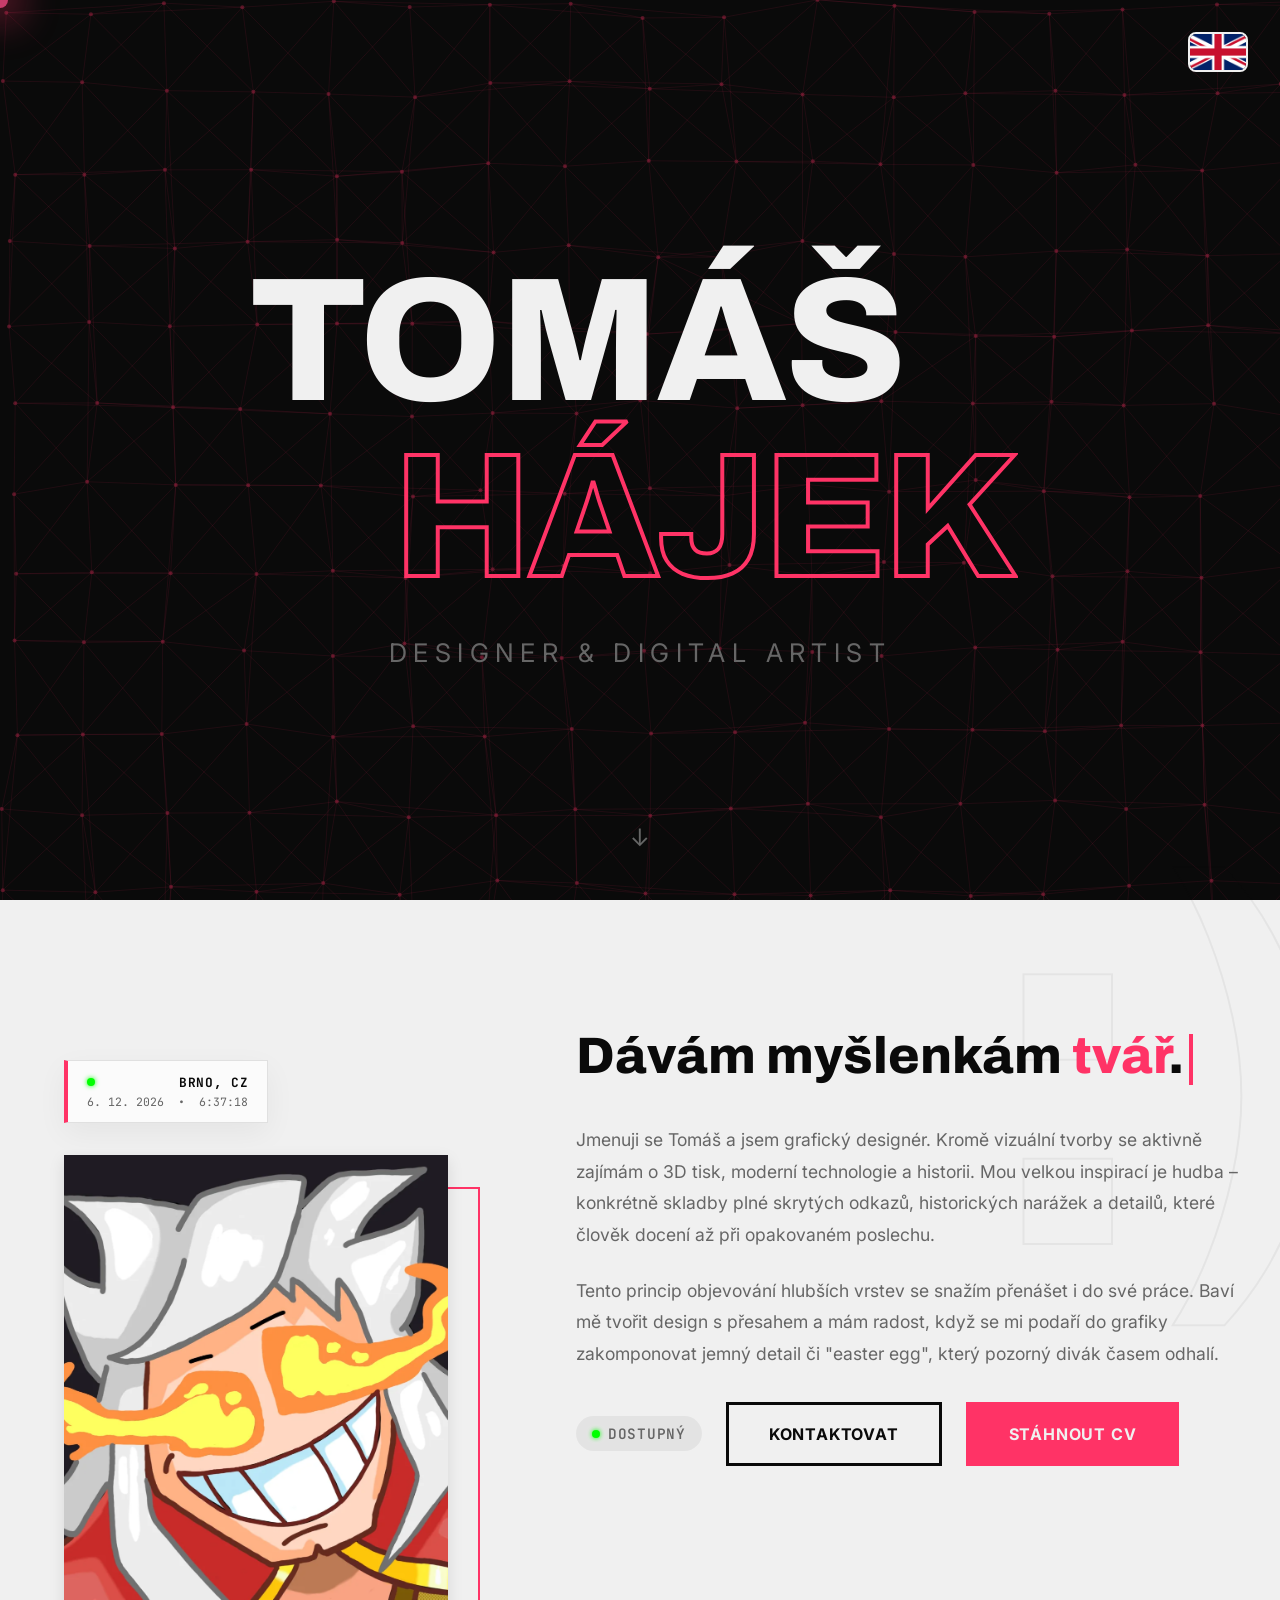
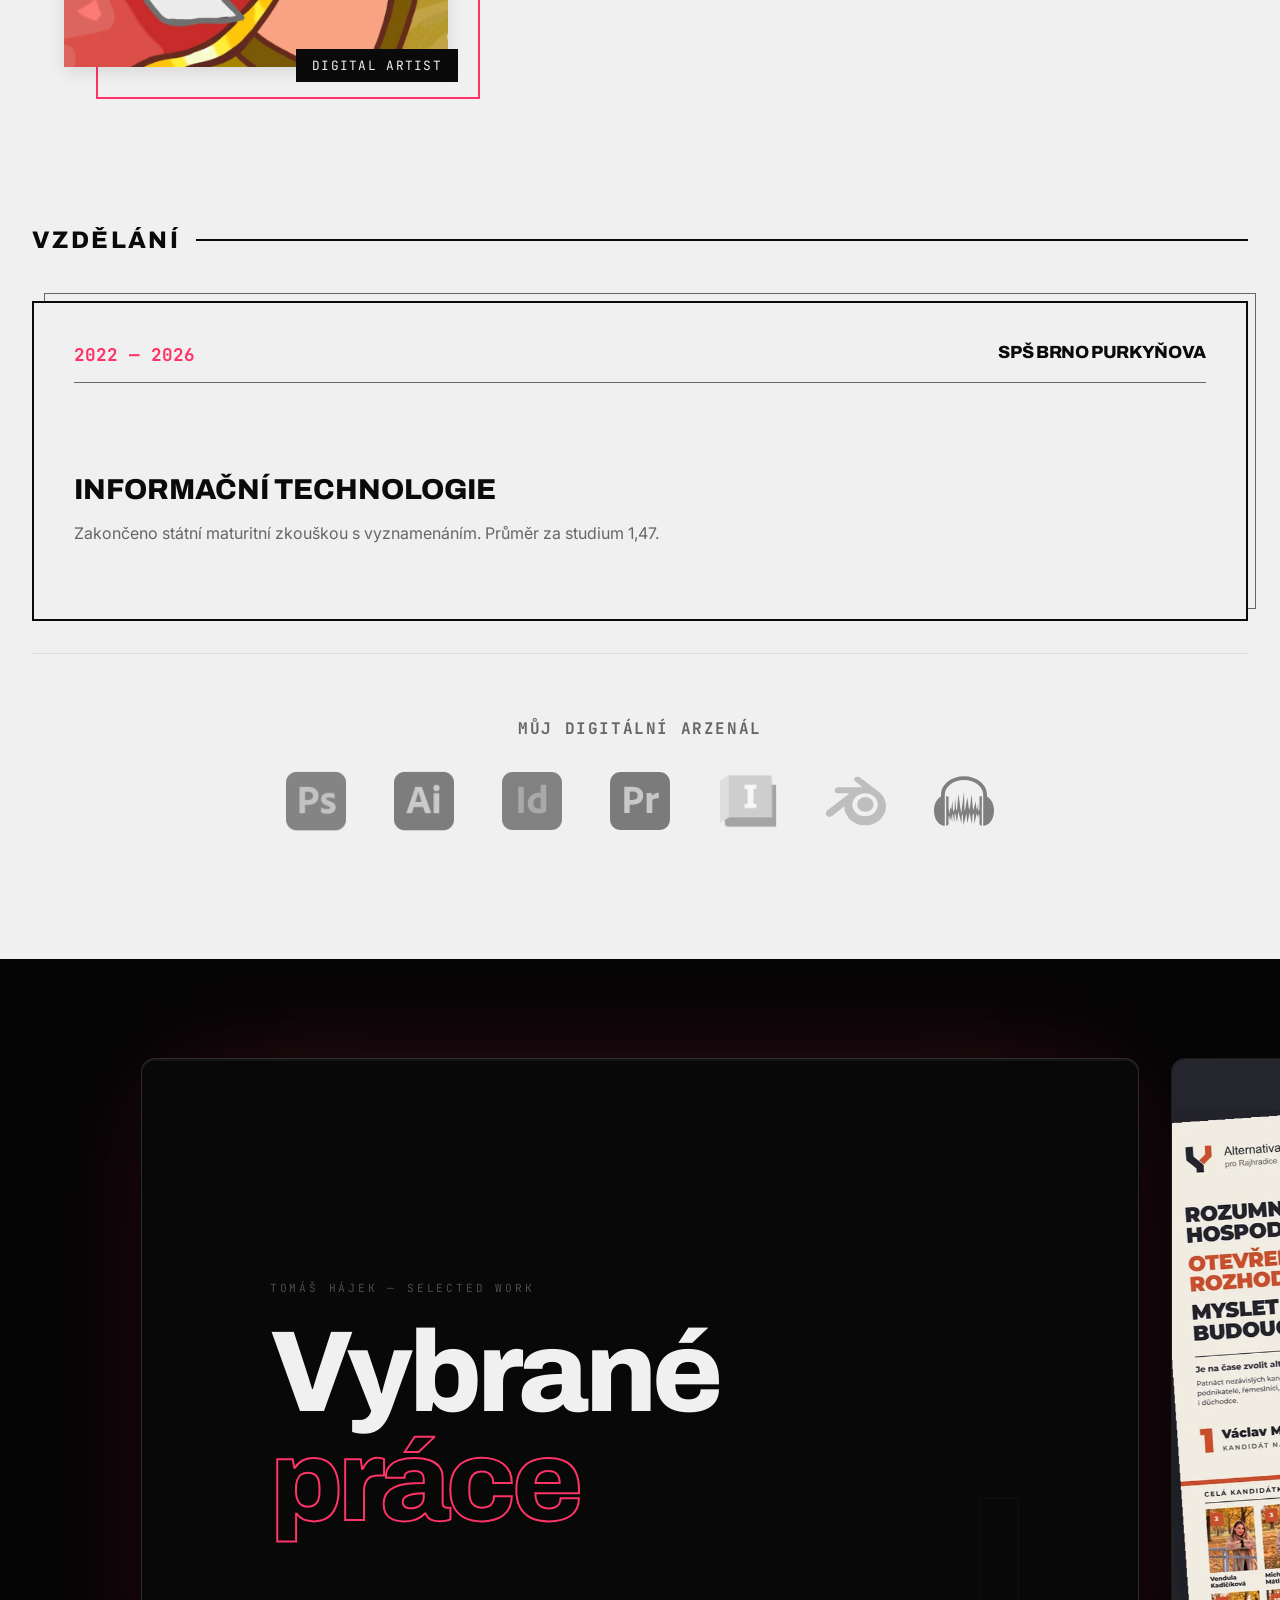
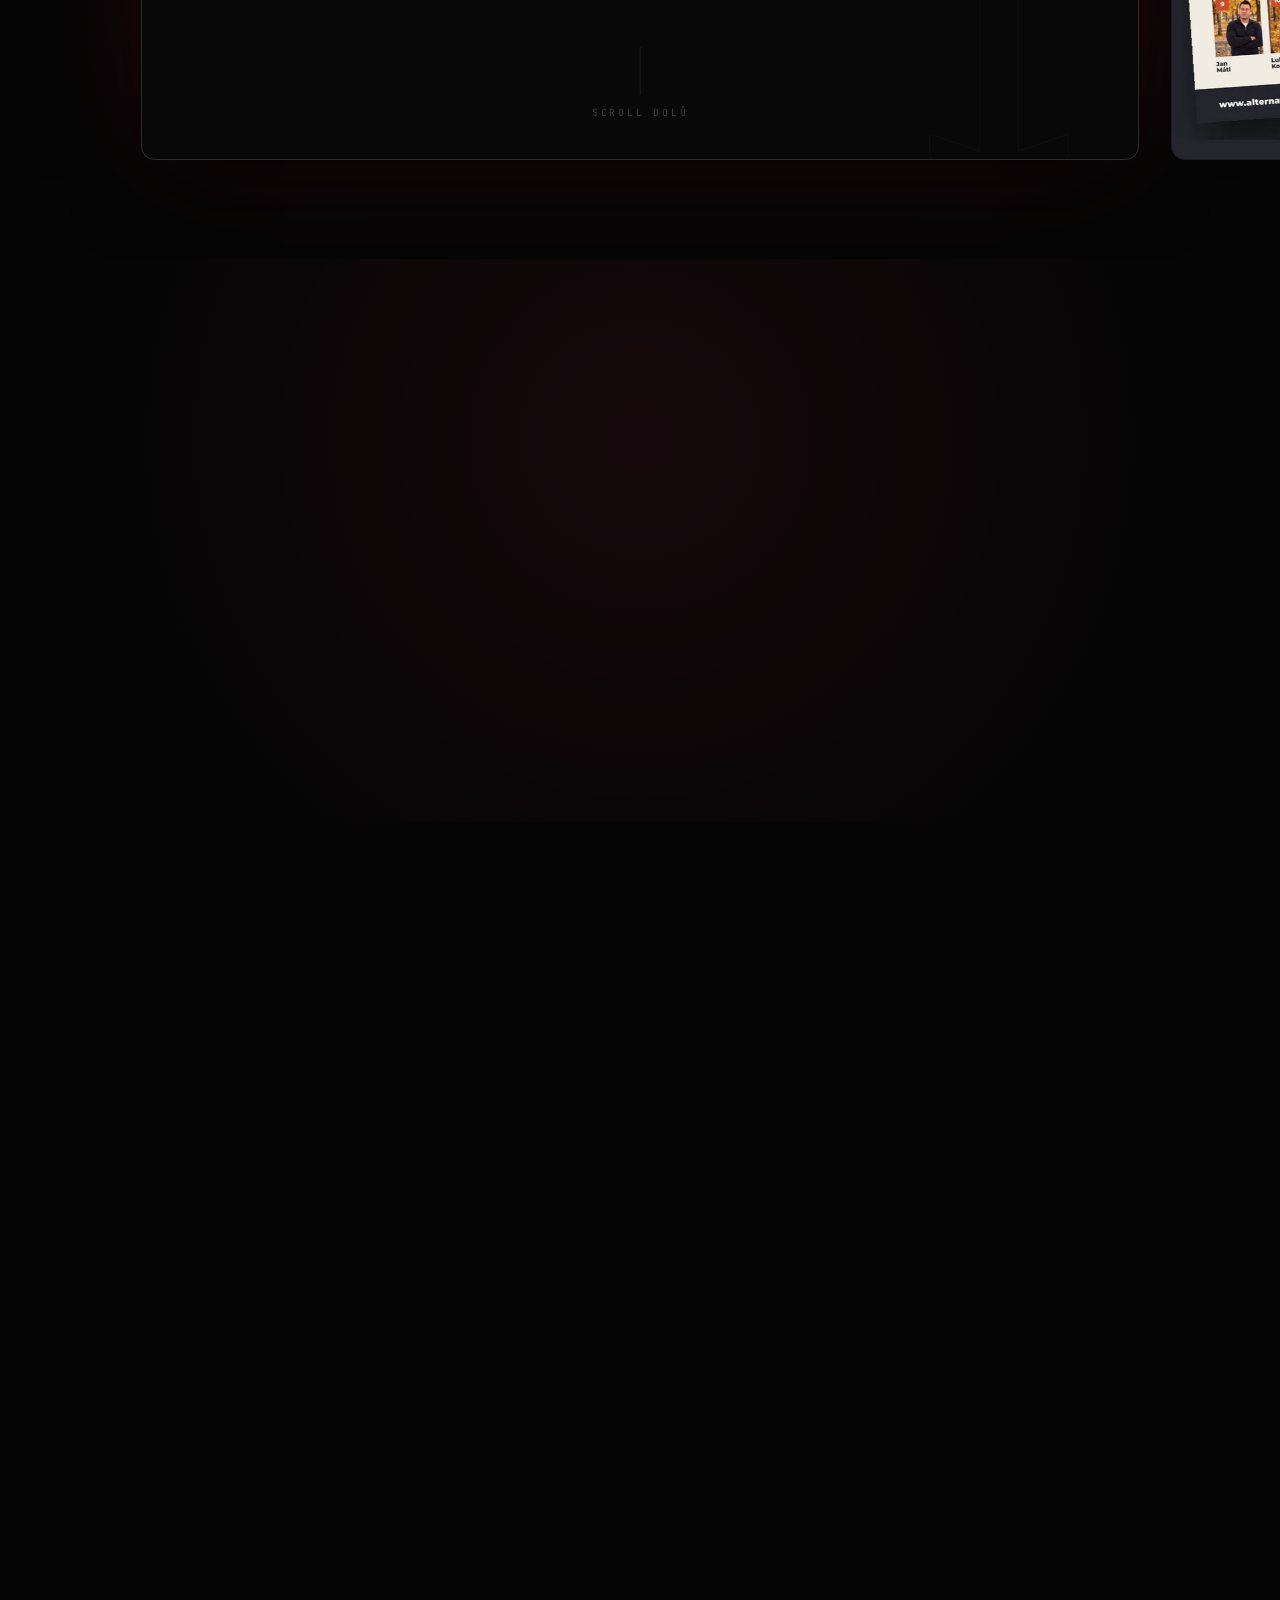
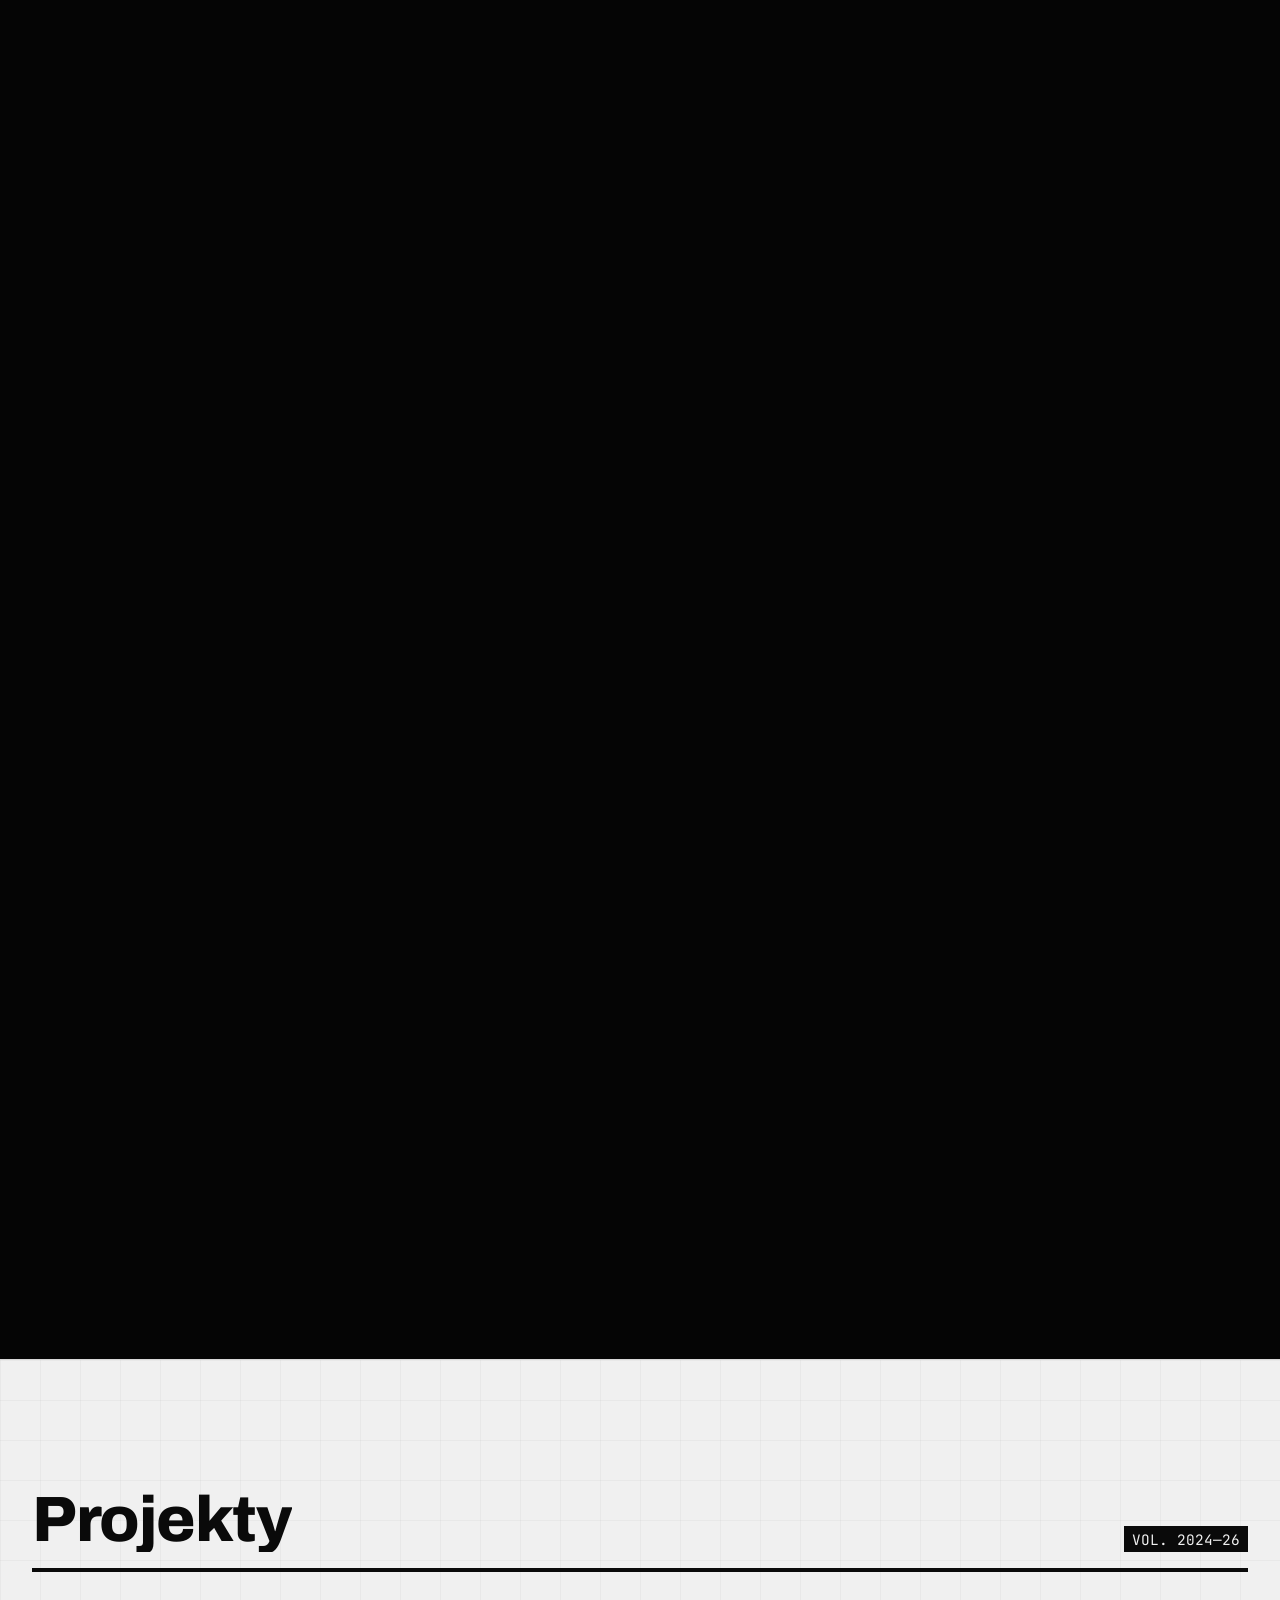
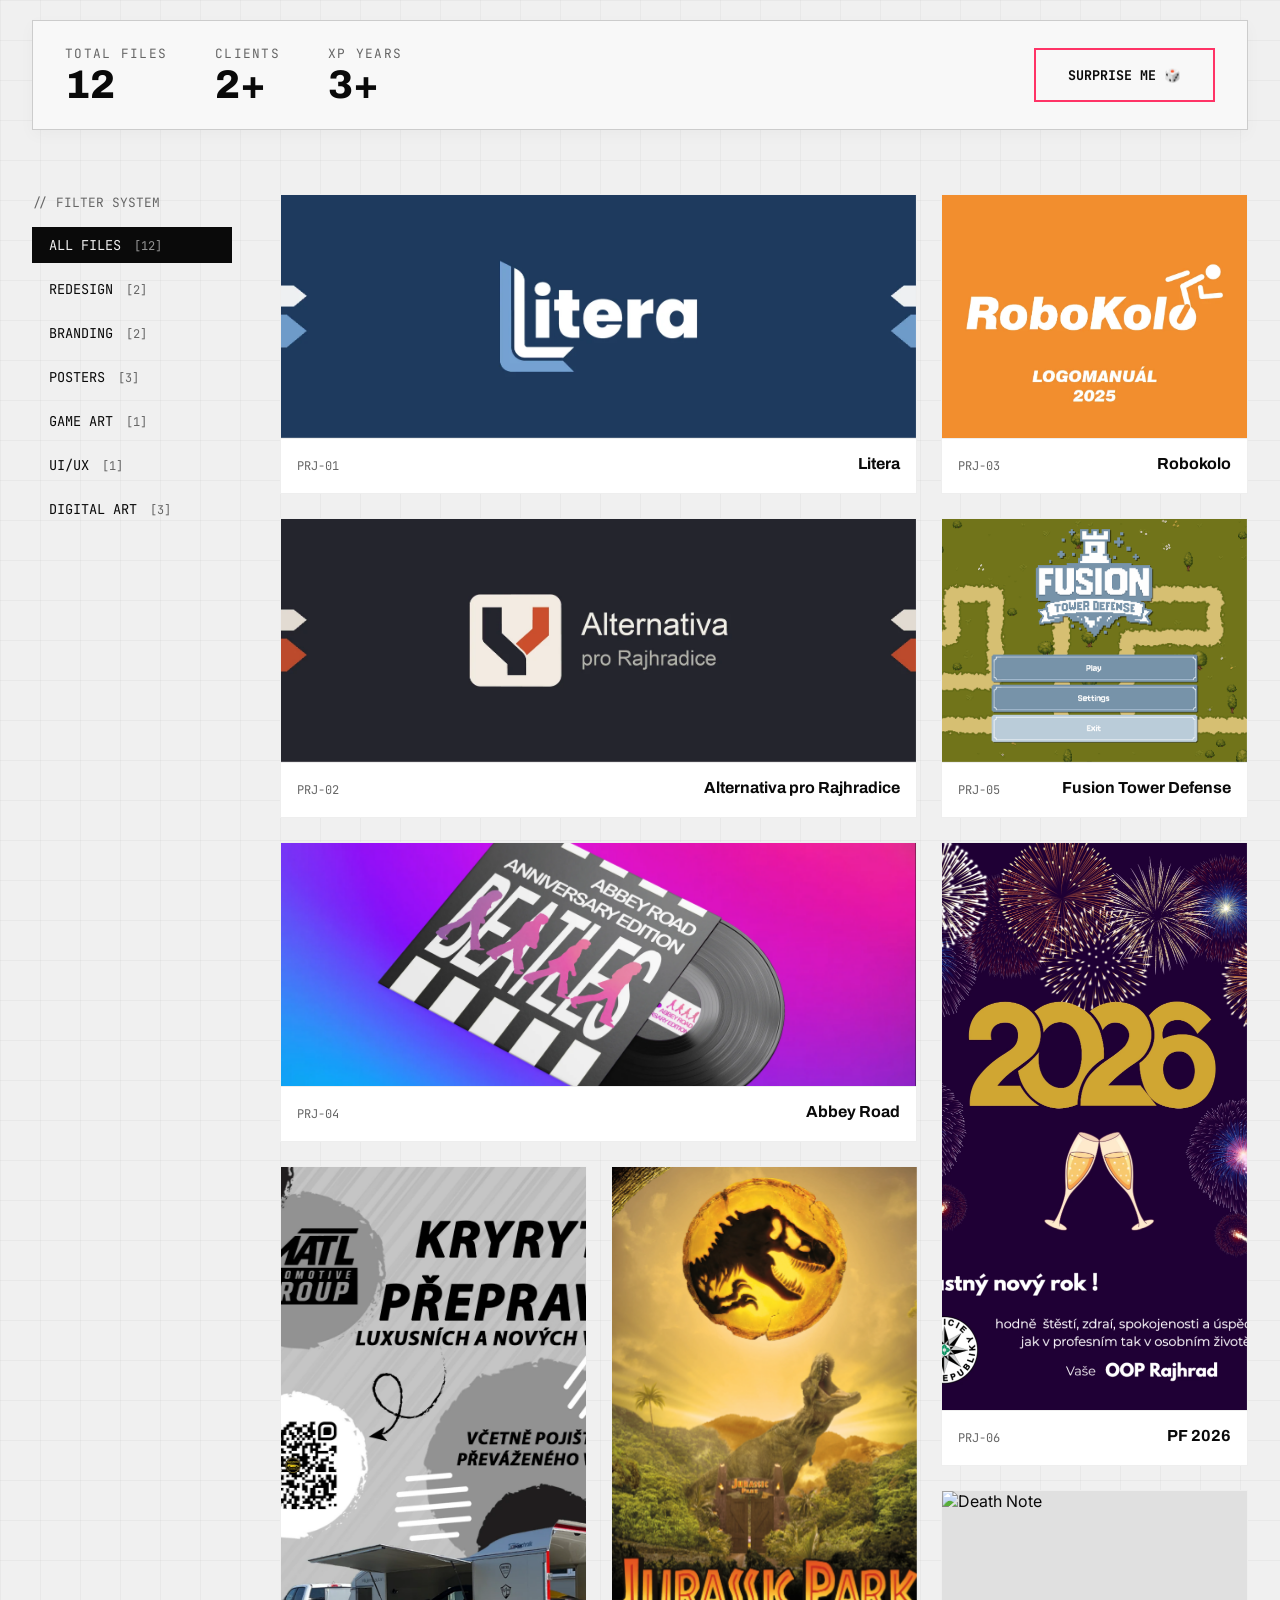
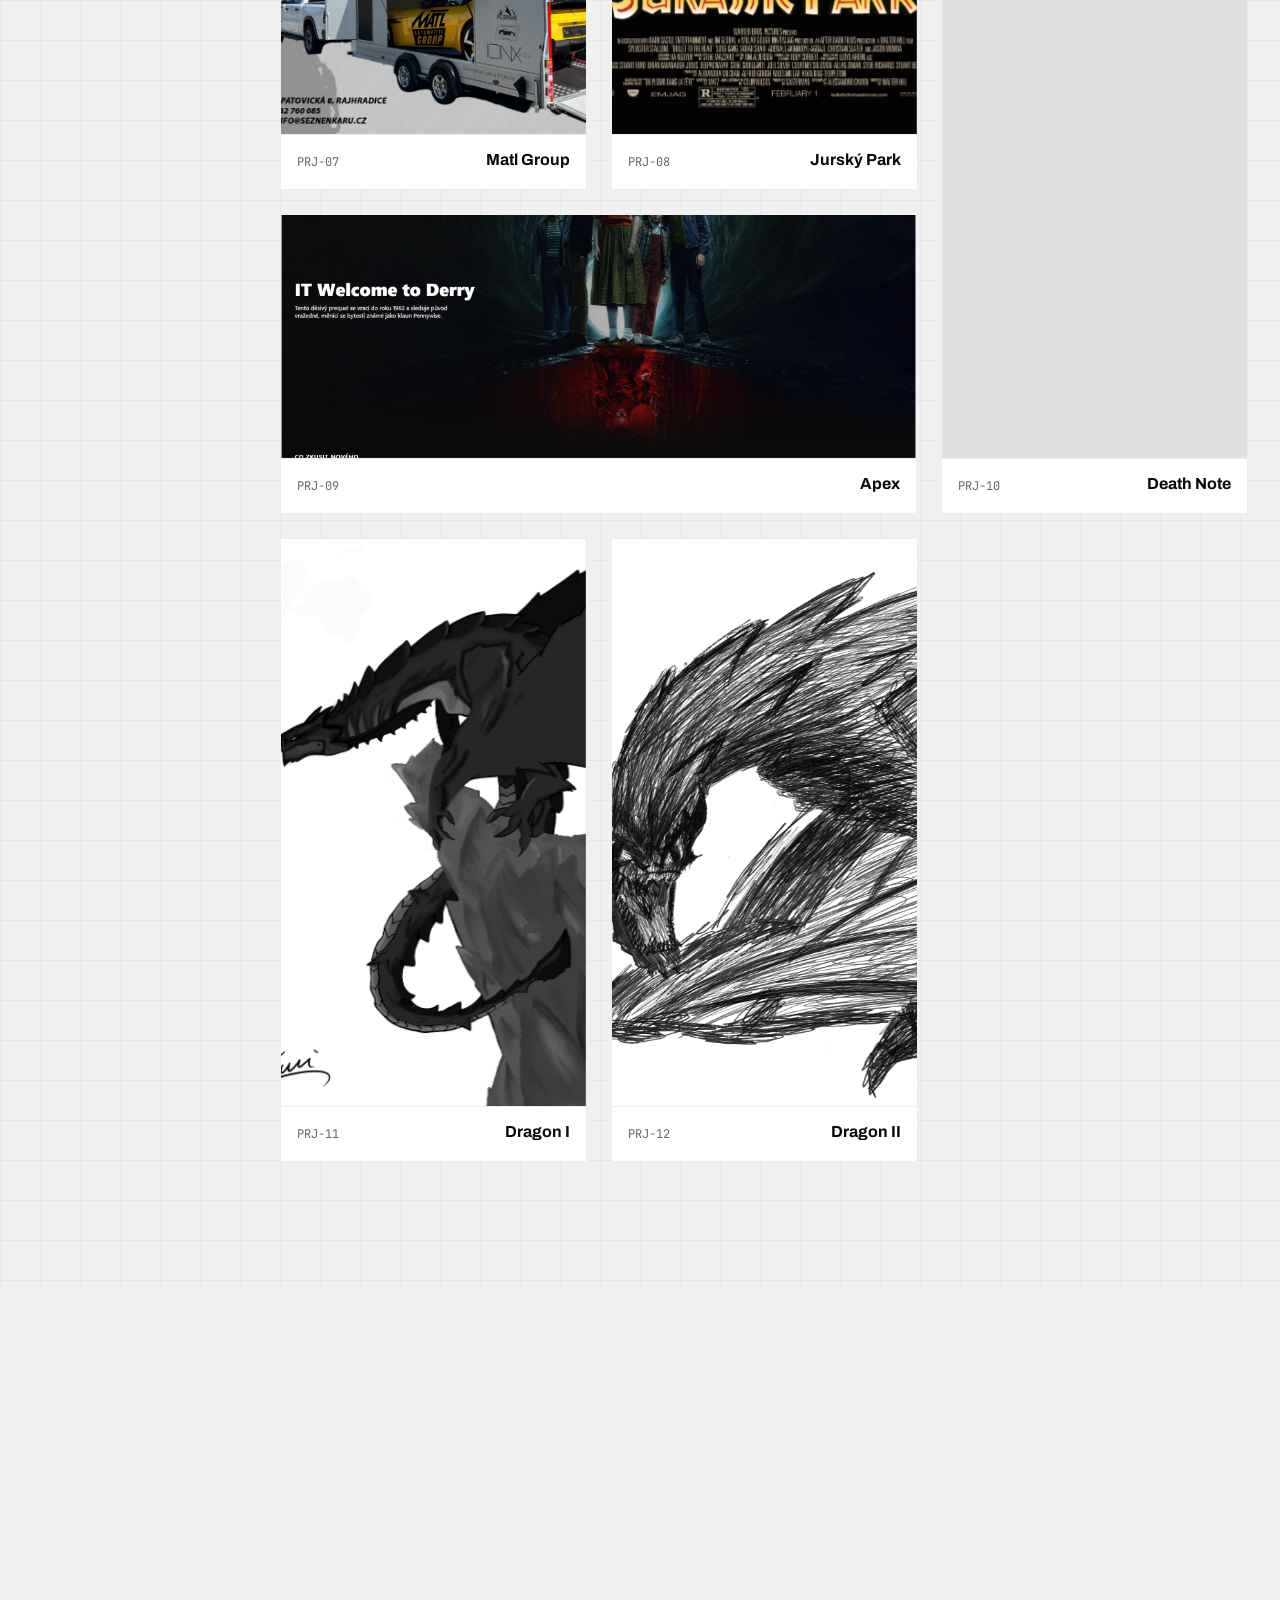
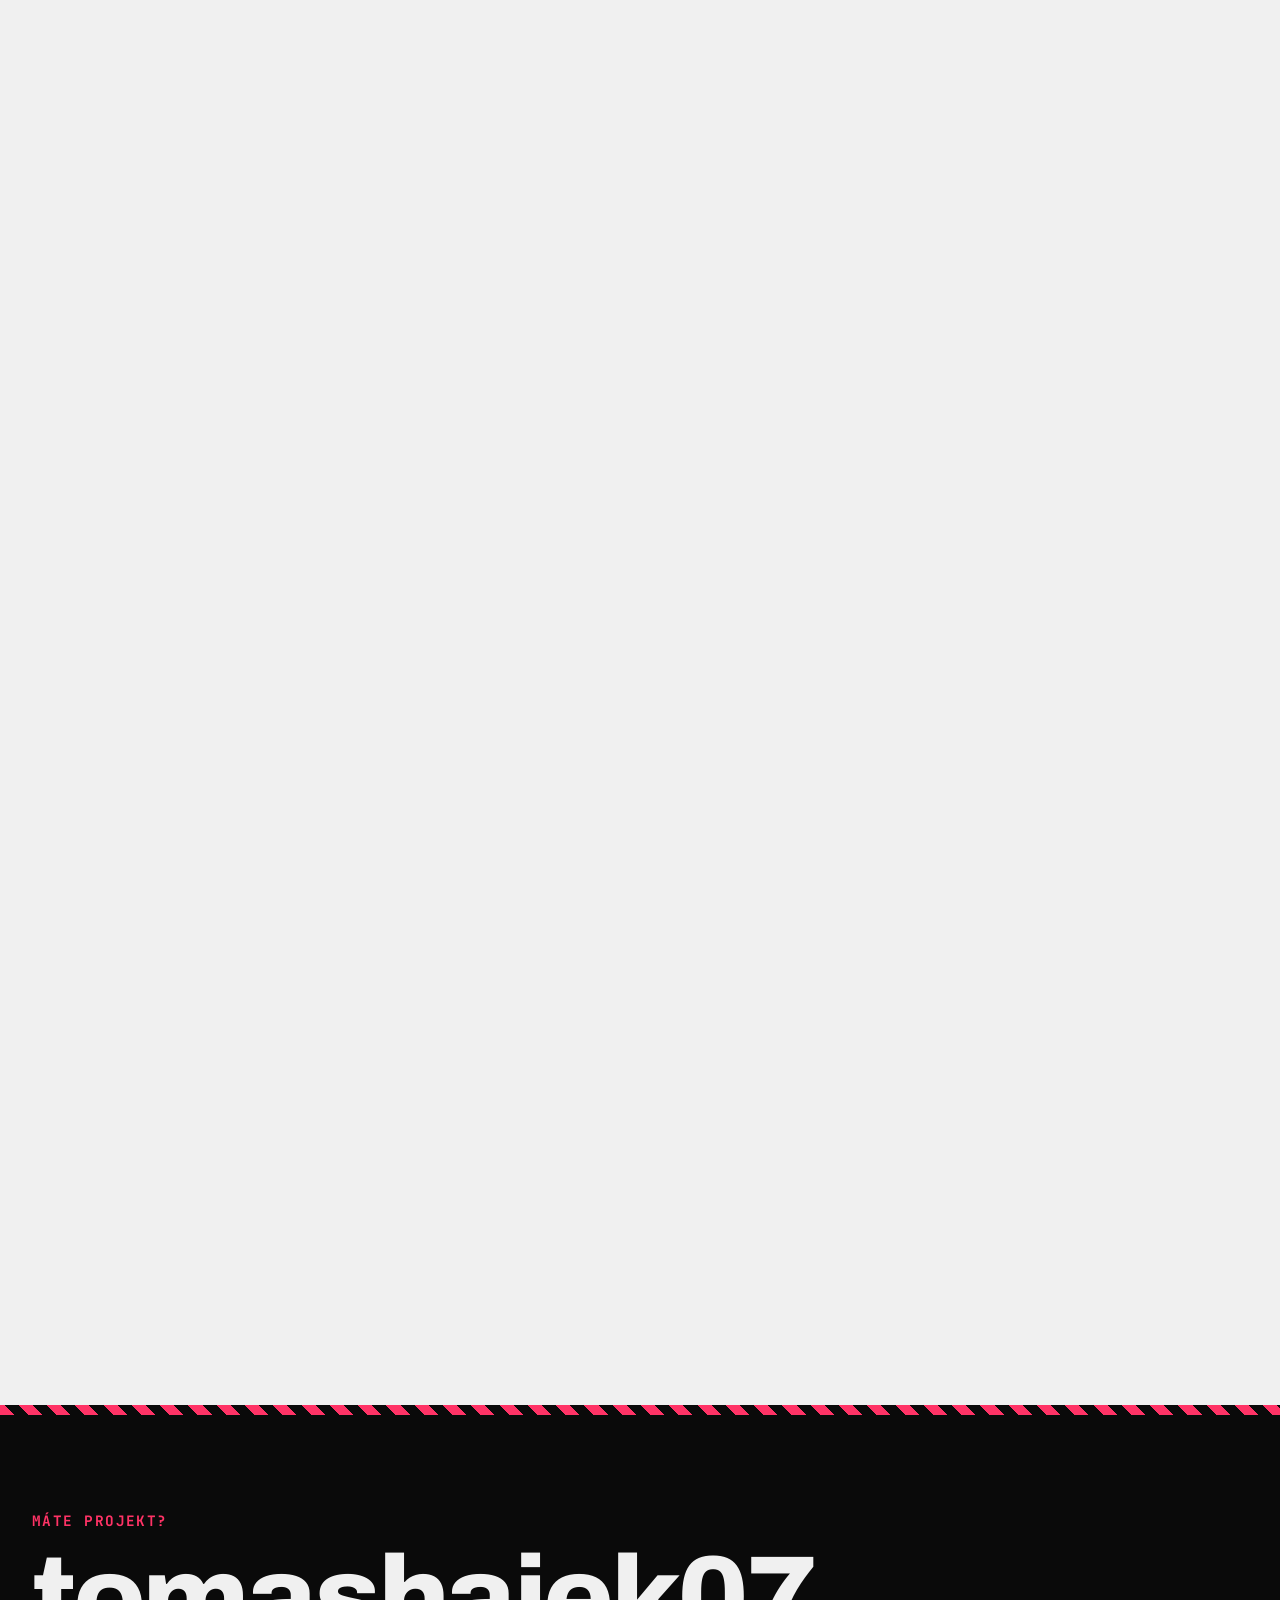
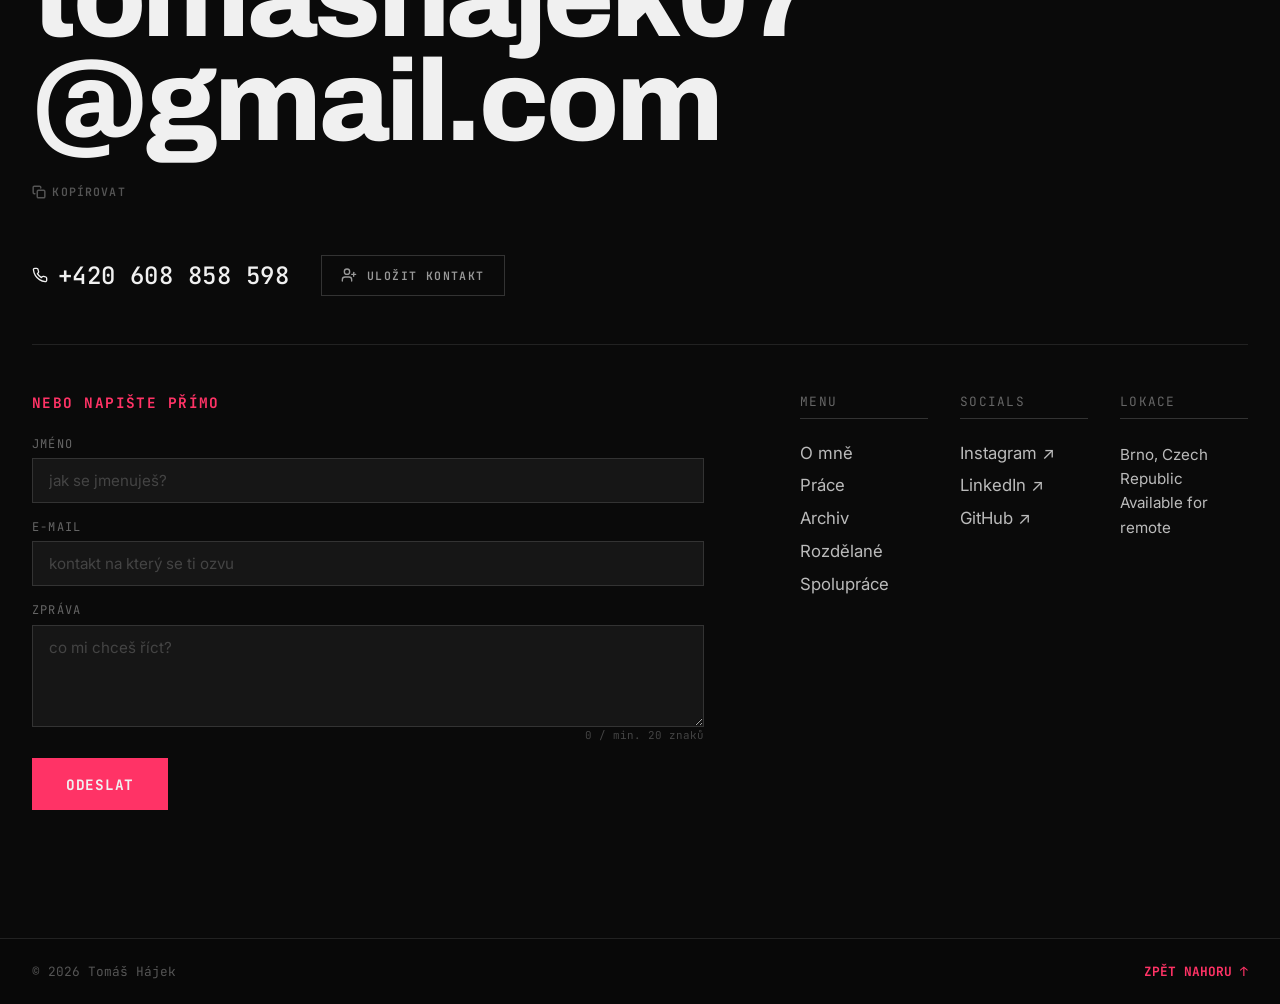
==== commit e67dddff: "Feature Alternativa, add uvolni.to, and enlarge the WIP logos Alternativa pro Rajhradice takes Robok" ====
--- a/index.html
+++ b/index.html
@@ -321,25 +321,25 @@
                         </div>
                     </article>
 
-                    <!-- Slide 1: Robokolo -->
-                    <article class="featured-slide" role="button" tabindex="0" data-project="branding-1" data-num="01" aria-label="Zobrazit projekt Robokolo">
+                    <!-- Slide 1: Alternativa pro Rajhradice -->
+                    <article class="featured-slide" role="button" tabindex="0" data-project="alternativa-1" data-num="01" aria-label="Zobrazit projekt Alternativa pro Rajhradice">
                         <div class="fs-info">
                             <div class="fs-meta">
                                 <span class="fs-num">01</span>
-                                <span class="fs-cat" data-i18n="f1Cat">Branding &amp; Identity</span>
+                                <span class="fs-cat" data-i18n="f1Cat">Identita &amp; Kampaň</span>
                             </div>
                             <span class="fs-rule" aria-hidden="true"></span>
-                            <h3 class="fs-title" data-i18n="f1Title">Robokolo</h3>
-                            <p class="fs-desc" data-i18n="f1Desc">Kompletní redesign značky — nové logo, piktogram, tiskoviny a merch. Cílem bylo posunout projekt od garážového hobby k moderní technologické identitě.</p>
+                            <h3 class="fs-title" data-i18n="f1Title">Alternativa pro Rajhradice</h3>
+                            <p class="fs-desc" data-i18n="f1Desc">Vizuální identita komunálního uskupení a celá kampaň k volbám — logo postavené na rozcestí, jeho animace, volební leták, grafika na sociální sítě a web.</p>
                             <div class="fs-tags">
                                 <span class="f-tag">Branding</span>
                                 <span class="f-tag">Print</span>
-                                <span class="f-tag">UI/UX</span>
+                                <span class="f-tag">Motion</span>
                             </div>
                             <div class="fs-cta" aria-hidden="true">Zobrazit projekt <span>→</span></div>
                         </div>
                         <div class="fs-image-wrap">
-                            <img src="img/works/Robokolo/robokolo.webp" alt="Robokolo" class="fs-img" loading="lazy">
+                            <img src="img/works/Alternativa/slide-letak.webp" alt="Volební leták Alternativy pro Rajhradice — přední a zadní strana" class="fs-img" loading="lazy">
                         </div>
                     </article>
 
@@ -391,7 +391,7 @@
 
                     <!-- Progress dots (project slides only, hidden on intro) -->
                     <nav class="fs-progress hidden" id="fsProgress" aria-label="Navigace projekty">
-                        <button class="fs-dot" aria-label="Robokolo"></button>
+                        <button class="fs-dot" aria-label="Alternativa pro Rajhradice"></button>
                         <button class="fs-dot" aria-label="Abbey Road"></button>
                         <button class="fs-dot" aria-label="Litera"></button>
                     </nav>
@@ -461,7 +461,7 @@
 
                 <ul class="wip-grid" role="list">
                     <li class="wip-card" style="--wip-accent:#e9b75e">
-                        <div class="wip-mark" aria-hidden="true"><img src="img/wip/maki.svg" alt="" class="wip-logo" loading="lazy" width="72" height="72"></div>
+                        <div class="wip-mark is-icon" aria-hidden="true"><img src="img/wip/maki.svg" alt="" class="wip-logo" loading="lazy" width="88" height="88"></div>
                         <div class="wip-body">
                             <div class="wip-top">
                                 <h3 class="wip-name">Maki</h3>
@@ -475,7 +475,7 @@
                     </li>
 
                     <li class="wip-card" style="--wip-accent:#6a85b6">
-                        <div class="wip-mark" aria-hidden="true"><img src="img/wip/litera.png" alt="" class="wip-logo" loading="lazy" width="72" height="72"></div>
+                        <div class="wip-mark" aria-hidden="true"><img src="img/wip/litera-mark.png" alt="" class="wip-logo" loading="lazy" width="88" height="88"></div>
                         <div class="wip-body">
                             <div class="wip-top">
                                 <h3 class="wip-name">Litera V3</h3>
@@ -493,7 +493,7 @@
                     </li>
 
                     <li class="wip-card" style="--wip-accent:#e8404c">
-                        <div class="wip-mark is-wide" aria-hidden="true"><img src="img/wip/matlgroup.svg" alt="" class="wip-logo" loading="lazy" width="72" height="72"></div>
+                        <div class="wip-mark is-wide" aria-hidden="true"><img src="img/wip/matlgroup.svg" alt="" class="wip-logo" loading="lazy" width="88" height="88"></div>
                         <div class="wip-body">
                             <div class="wip-top">
                                 <h3 class="wip-name">MatlGroup web</h3>
@@ -510,17 +510,20 @@
                         </div>
                     </li>
 
-                    <li class="wip-card" style="--wip-accent:#9aa0a6">
-                        <div class="wip-mark" aria-hidden="true"><img src="img/wip/odinsrune.svg" alt="" class="wip-logo" loading="lazy" width="72" height="72"></div>
+                    <li class="wip-card" style="--wip-accent:#ccbba0">
+                        <div class="wip-mark is-icon" aria-hidden="true"><img src="img/wip/uvolnito.svg" alt="" class="wip-logo" loading="lazy" width="88" height="88"></div>
                         <div class="wip-body">
                             <div class="wip-top">
-                                <h3 class="wip-name">Odin's rune</h3>
-                                <span class="wip-status" data-i18n="wipStatusConcept">Koncept</span>
-                            </div>
-                            <p class="wip-desc" data-i18n="wipOdin">Příběhová hra o cestování časem. Hráč se pohybuje mezi současným Londýnem, renesanční Florencií roku 1488 a rudolfínskou Prahou. Zatím scénář a skici na papíře.</p>
+                                <h3 class="wip-name">uvolni.to</h3>
+                                <span class="wip-status" data-i18n="wipStatusClient2">Klientská zakázka</span>
+                            </div>
+                            <p class="wip-desc" data-i18n="wipUvolnito">Web pro masážní studio v Brně. Ceník přímo na stránce, rezervace přes Reservio na jedno kliknutí a osobní značka maséra místo anonymního salonu. Web už běží, doplňují se poslední údaje od klienta.</p>
                             <ul class="wip-tags" role="list">
-                                <li>Game design</li><li>Scénář</li><li>Koncept art</li>
+                                <li>Web design</li><li>Front-end</li><li>Lokální SEO</li>
                             </ul>
+                            <div class="wip-live">
+                                <a class="wip-link" href="https://uvolnito.cz/" target="_blank" rel="noopener" data-i18n="wipUvolnitoLink">Otevřít web ↗</a>
+                            </div>
                         </div>
                     </li>
                 </ul>
@@ -570,6 +573,15 @@
                         <div class="partner-meta">
                             <span class="partner-name">Alternativa pro Rajhradice</span>
                             <span class="partner-role" data-i18n="partnerRolePolitics">Vizuální identita</span>
+                        </div>
+                    </li>
+                    <li class="partner-card">
+                        <div class="partner-logo-wrap">
+                            <img src="img/partners/uvolnito.png" alt="uvolni.to masáže" width="336" height="124" loading="lazy" decoding="async">
+                        </div>
+                        <div class="partner-meta">
+                            <span class="partner-name">uvolni.to</span>
+                            <span class="partner-role" data-i18n="partnerRoleWellness">Web</span>
                         </div>
                     </li>
                 </ul>
--- a/css/wip.css
+++ b/css/wip.css
@@ -86,12 +86,12 @@
    rozbitě. Explicitní width + height drží čtverec v obou směrech. */
 .wip-mark {
     flex: 0 0 auto;
-    width: 72px;
-    height: 72px;
+    width: 88px;
+    height: 88px;
     display: flex;
     align-items: center;
     justify-content: center;
-    padding: 0.75rem;
+    padding: 0.5rem;
     background: #f4f4f2;
     border: 1px solid rgba(255, 255, 255, 0.1);
     border-radius: 10px;
@@ -113,7 +113,17 @@
    menší, než je. Menší vnitřní odsazení mu tu ztrátu vrací, aby měla všechna
    loga v řádku stejnou optickou váhu. */
 .wip-mark.is-wide {
-    padding: 0.45rem;
+    padding: 0.3rem;
+}
+
+/* Maki a uvolni.to jsou hotové ikony aplikací — mají vlastní plochu i barvu.
+   Ve světlé dlaždici s odsazením z nich zbyl malý čtverec v rámečku, proto
+   tu ikona vyplní celou dlaždici a dlaždice jen ořízne rohy. */
+.wip-mark.is-icon {
+    padding: 0;
+    background: none;
+    border-radius: 22%;
+    overflow: hidden;
 }
 
 /* Zástupný monogram — pro projekty bez použitelného loga */
@@ -251,8 +261,9 @@
     .wip-section { padding: 4rem 1.2rem; }
     .wip-header { margin-bottom: 2.5rem; }
     .wip-card { padding: 1.5rem; gap: 1.1rem; }
-    .wip-mark { width: 60px; height: 60px; padding: 0.55rem; font-size: 1.2rem; }
-    .wip-mark.is-wide { padding: 0.35rem; }
+    .wip-mark { width: 72px; height: 72px; padding: 0.4rem; font-size: 1.2rem; }
+    .wip-mark.is-wide { padding: 0.25rem; }
+    .wip-mark.is-icon { padding: 0; }
 }
 
 /* Na nejmenších displejích zůstává řádek (dřív se překlápěl do sloupce).
@@ -261,8 +272,9 @@
    Místo pro text se bere z odsazení karty, ne z rozbití layoutu. */
 @media (max-width: 480px) {
     .wip-card { padding: 1.15rem; gap: 0.9rem; }
-    .wip-mark { width: 48px; height: 48px; padding: 0.4rem; border-radius: 8px; }
-    .wip-mark.is-wide { padding: 0.25rem; }
+    .wip-mark { width: 56px; height: 56px; padding: 0.3rem; border-radius: 8px; }
+    .wip-mark.is-wide { padding: 0.2rem; }
+    .wip-mark.is-icon { padding: 0; border-radius: 22%; }
     .wip-name { font-size: 1.15rem; }
     .wip-desc { font-size: 0.9rem; }
     .wip-live { flex-direction: column; align-items: flex-start; gap: 0.45rem; }
--- a/css/partners.css
+++ b/css/partners.css
@@ -47,7 +47,7 @@
 
 .partners-grid {
     display: grid;
-    grid-template-columns: repeat(4, 1fr);
+    grid-template-columns: repeat(5, 1fr);
     gap: 1.5rem;
 }
 
@@ -114,6 +114,10 @@
     color: #777;
 }
 
+@media (max-width: 1200px) {
+    .partners-grid { grid-template-columns: repeat(3, 1fr); }
+}
+
 @media (max-width: 1024px) {
     .partners-grid { grid-template-columns: repeat(2, 1fr); }
 }
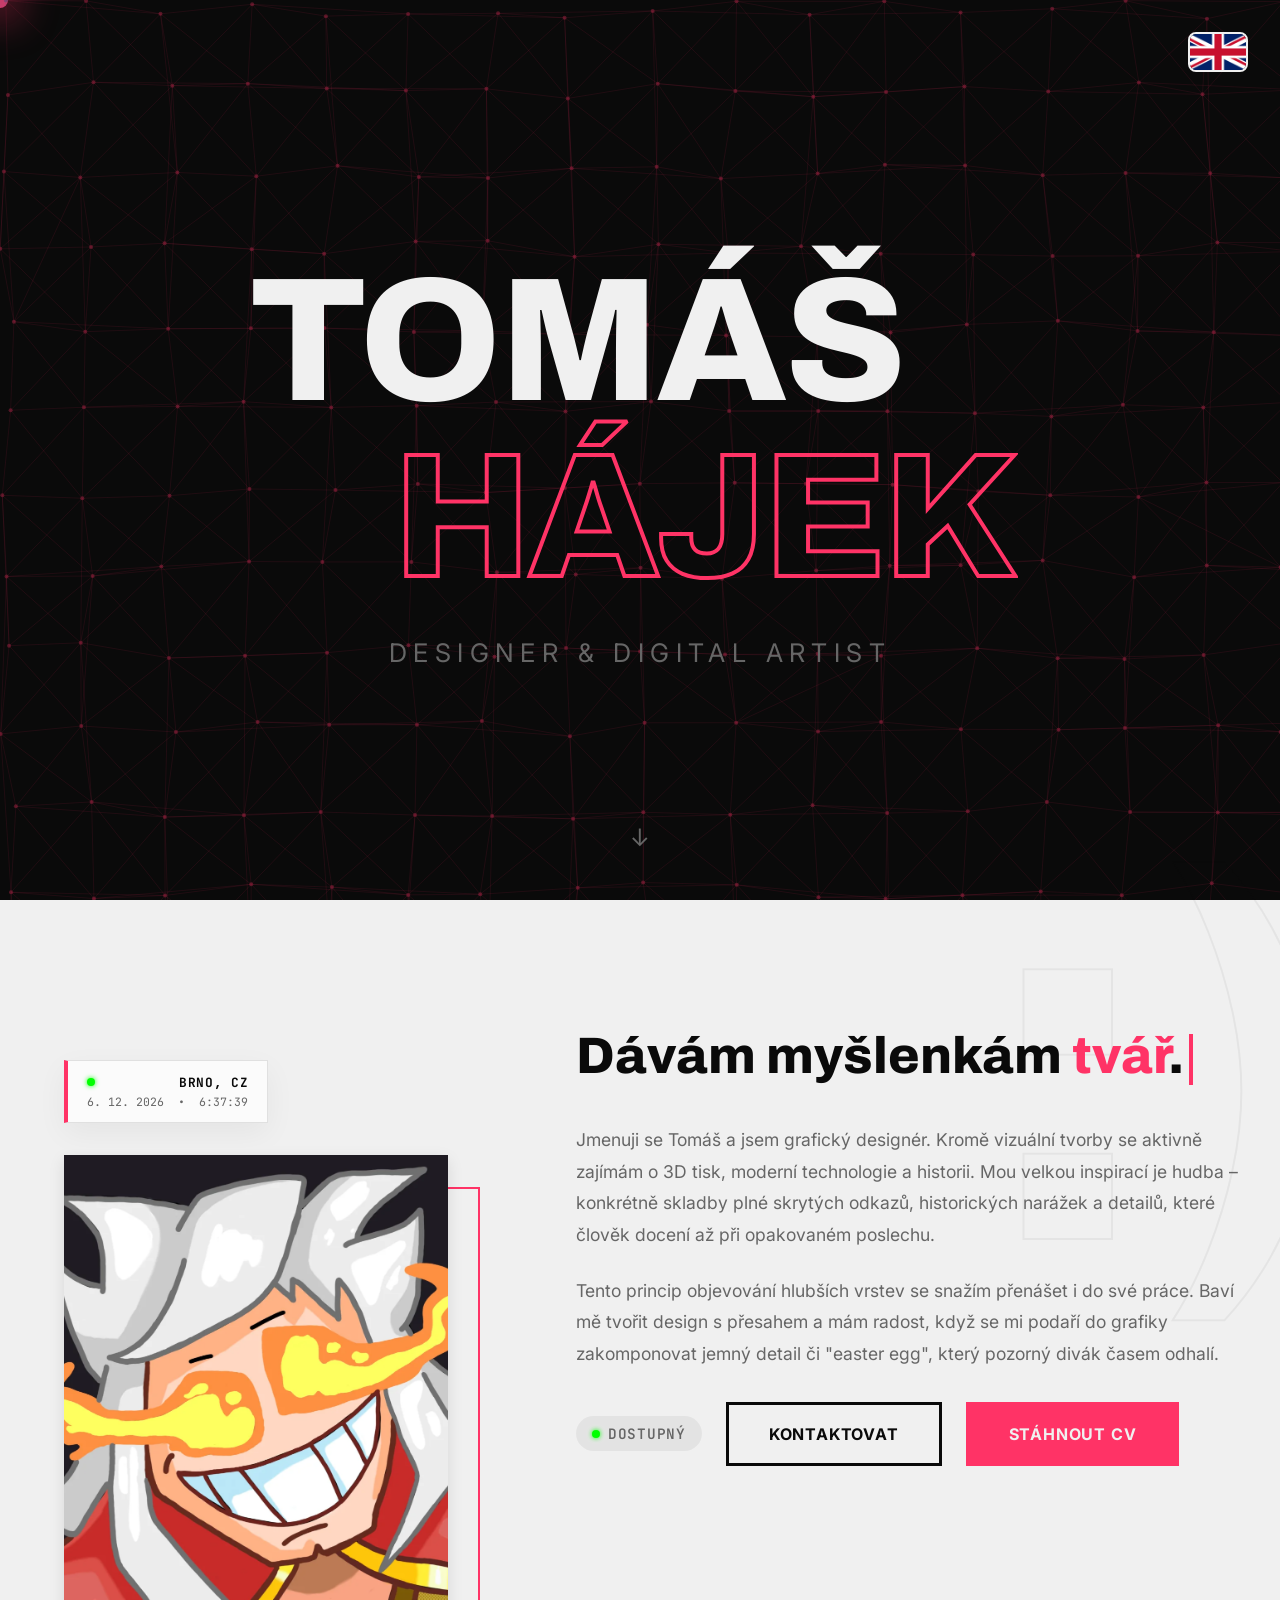
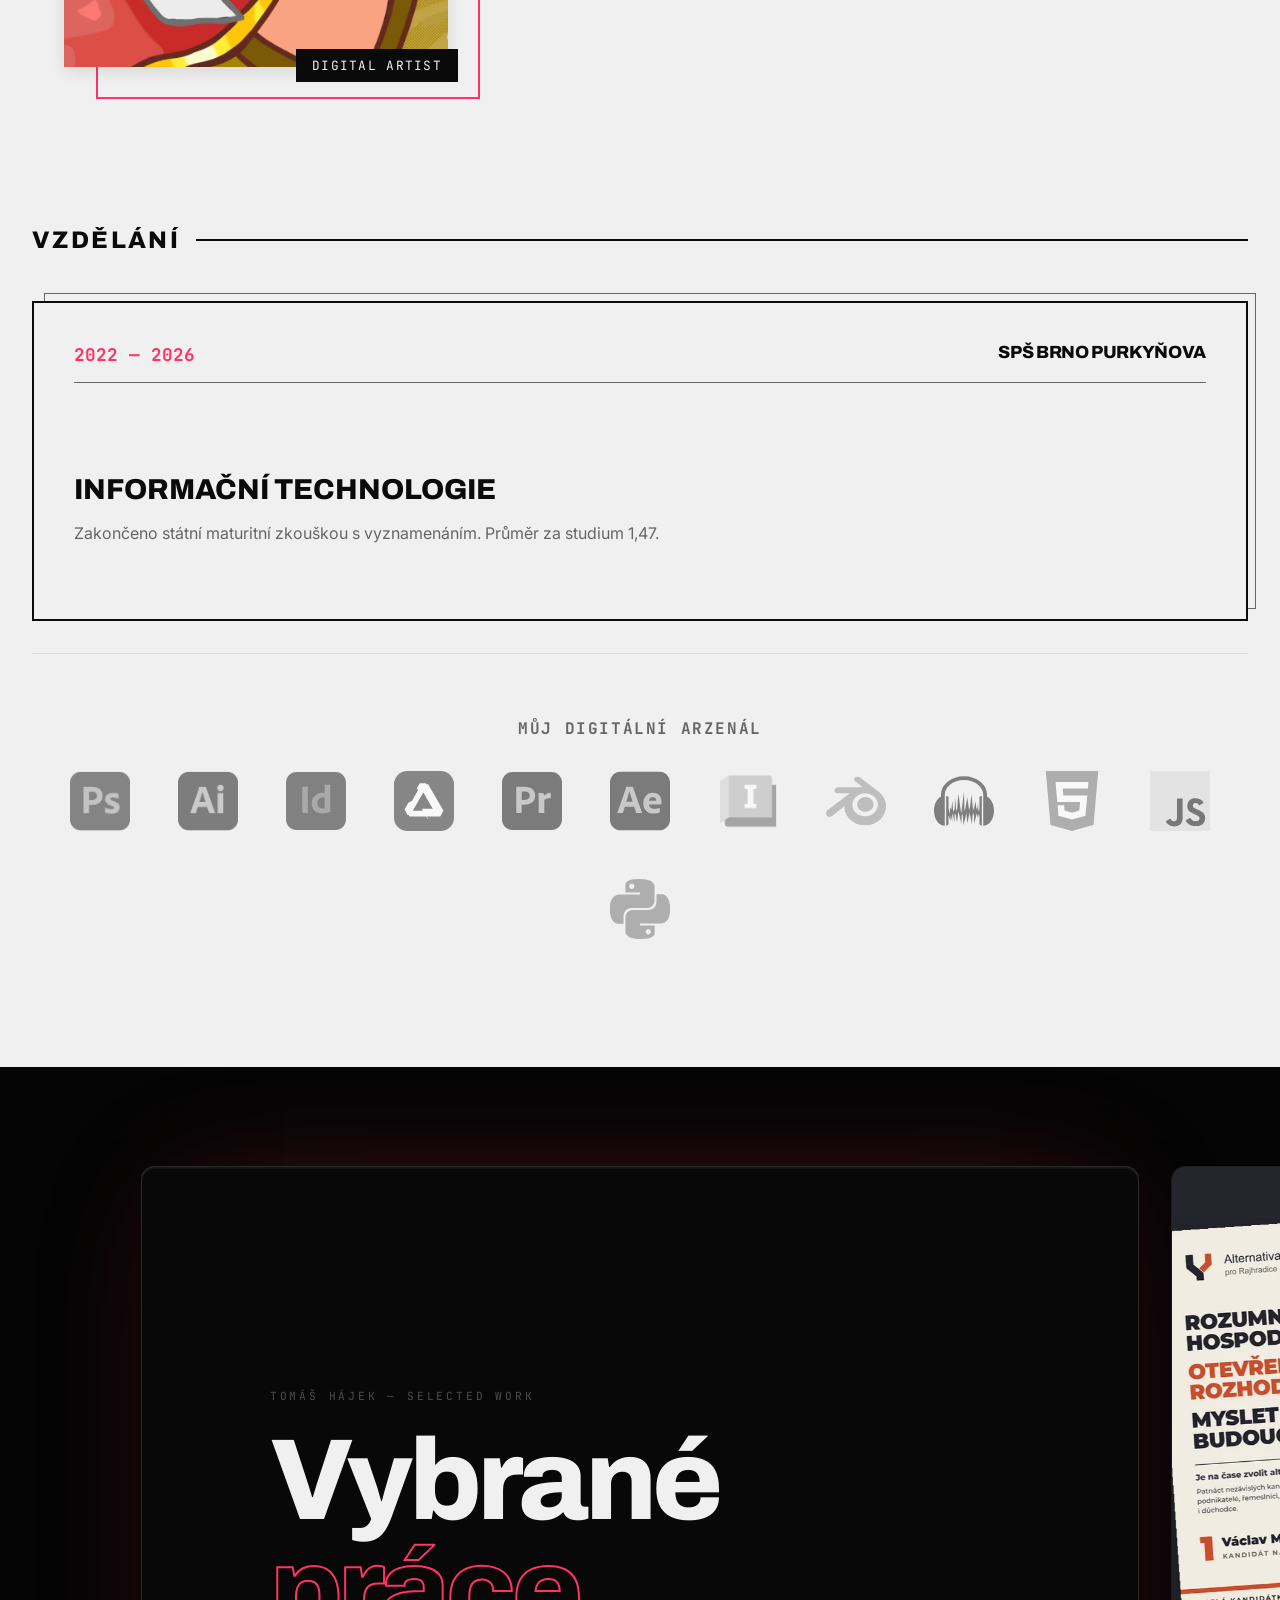
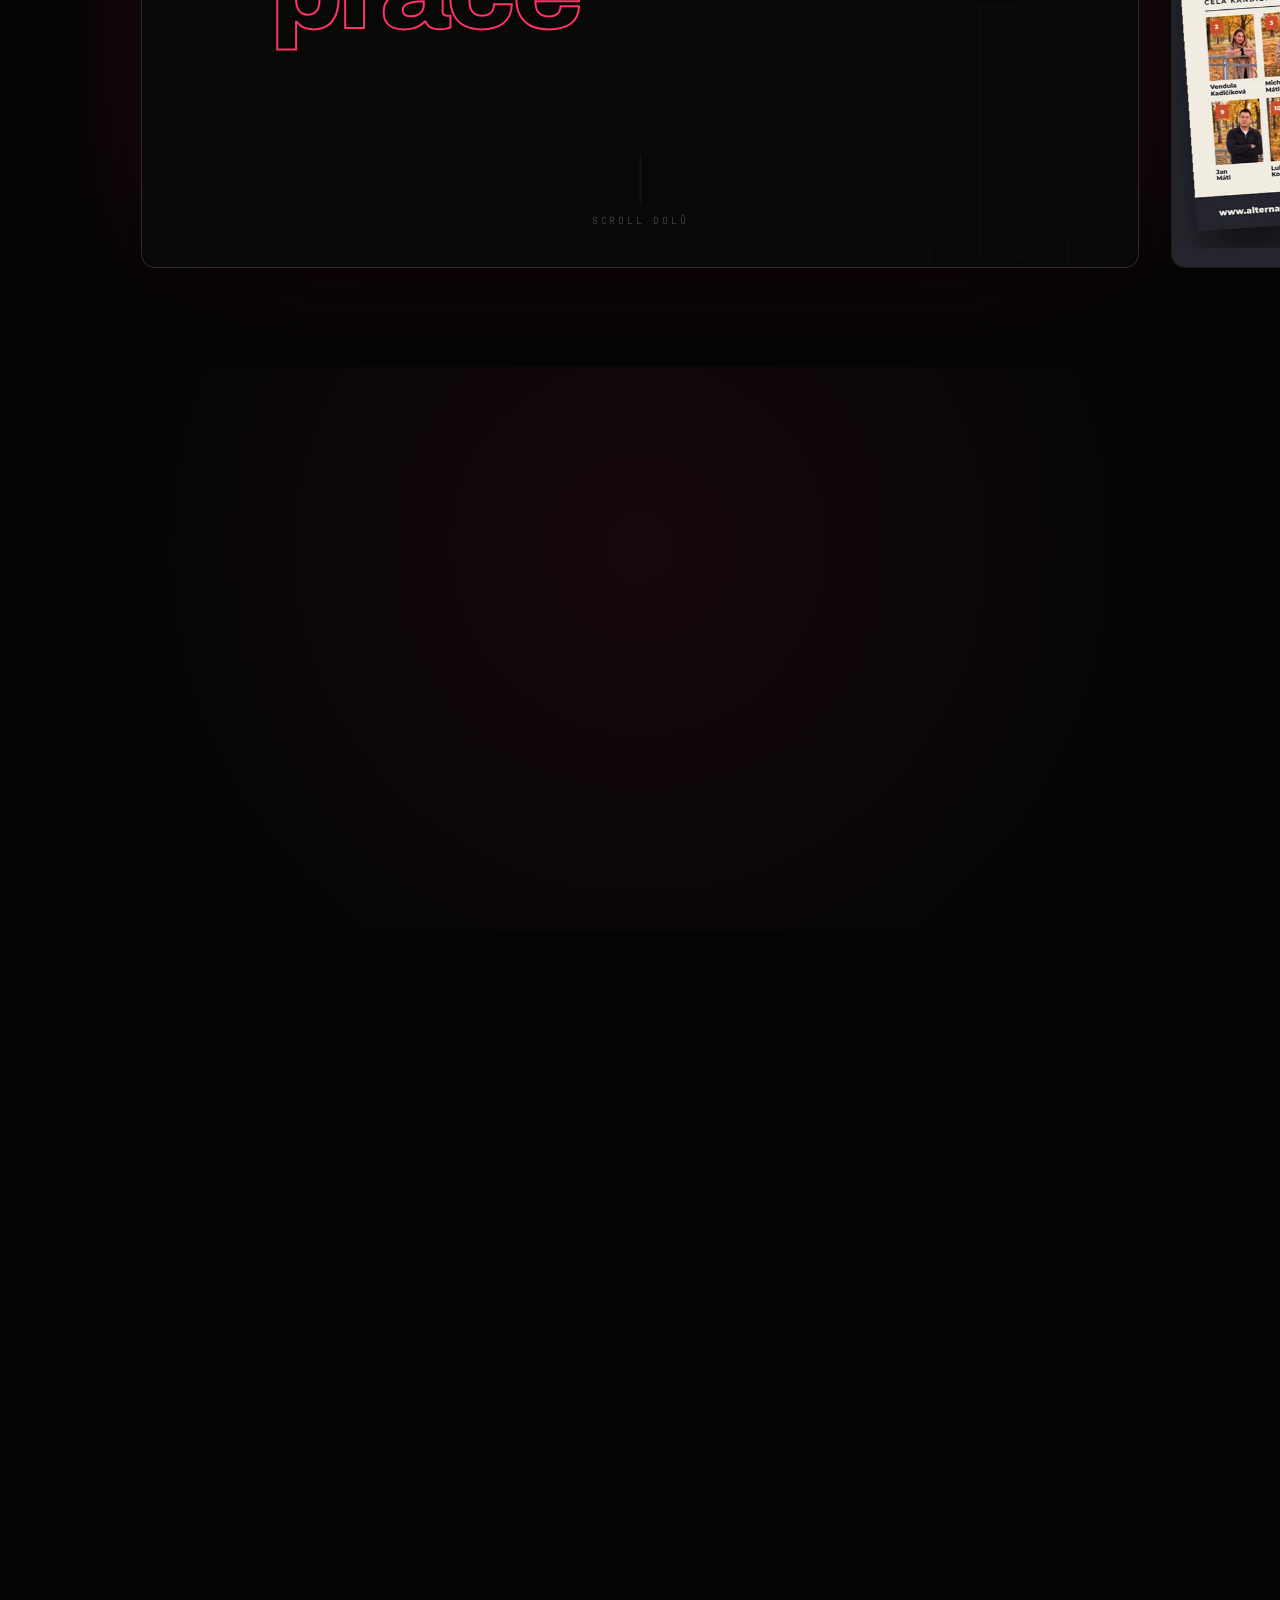
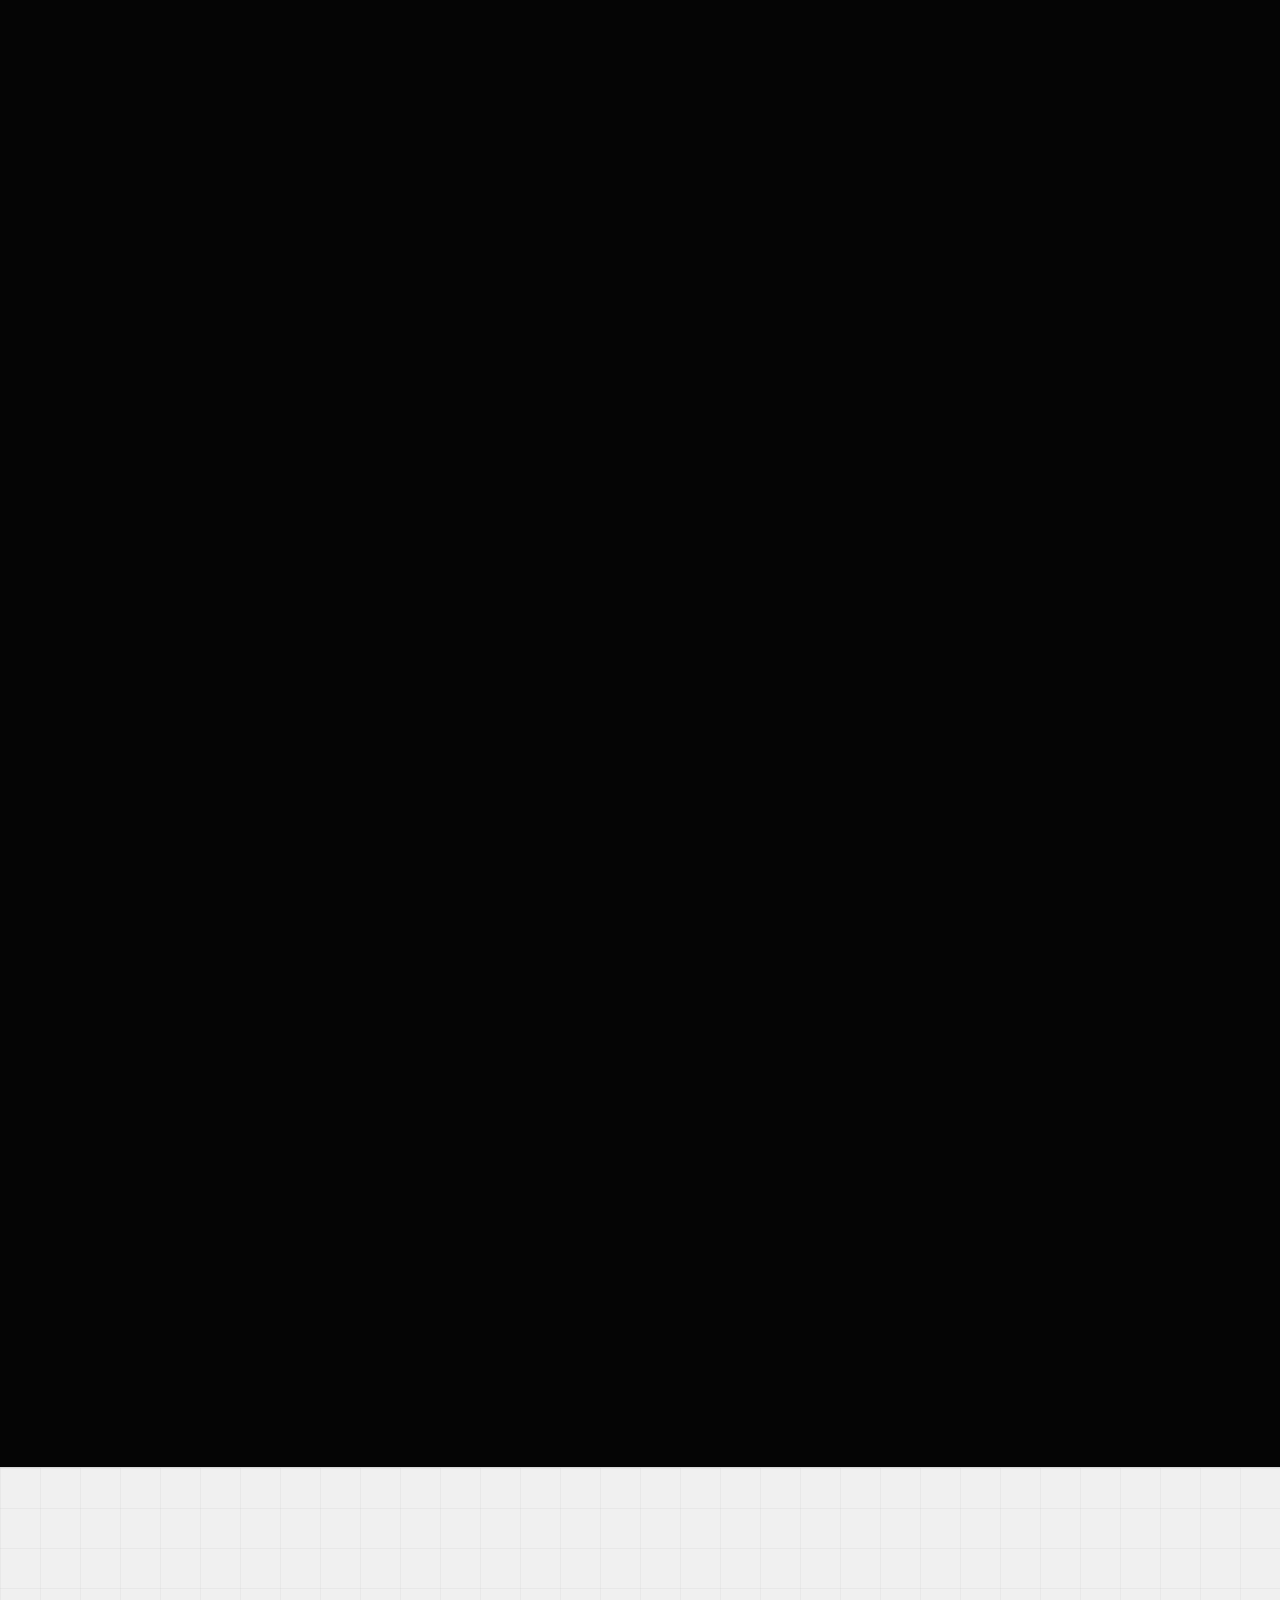
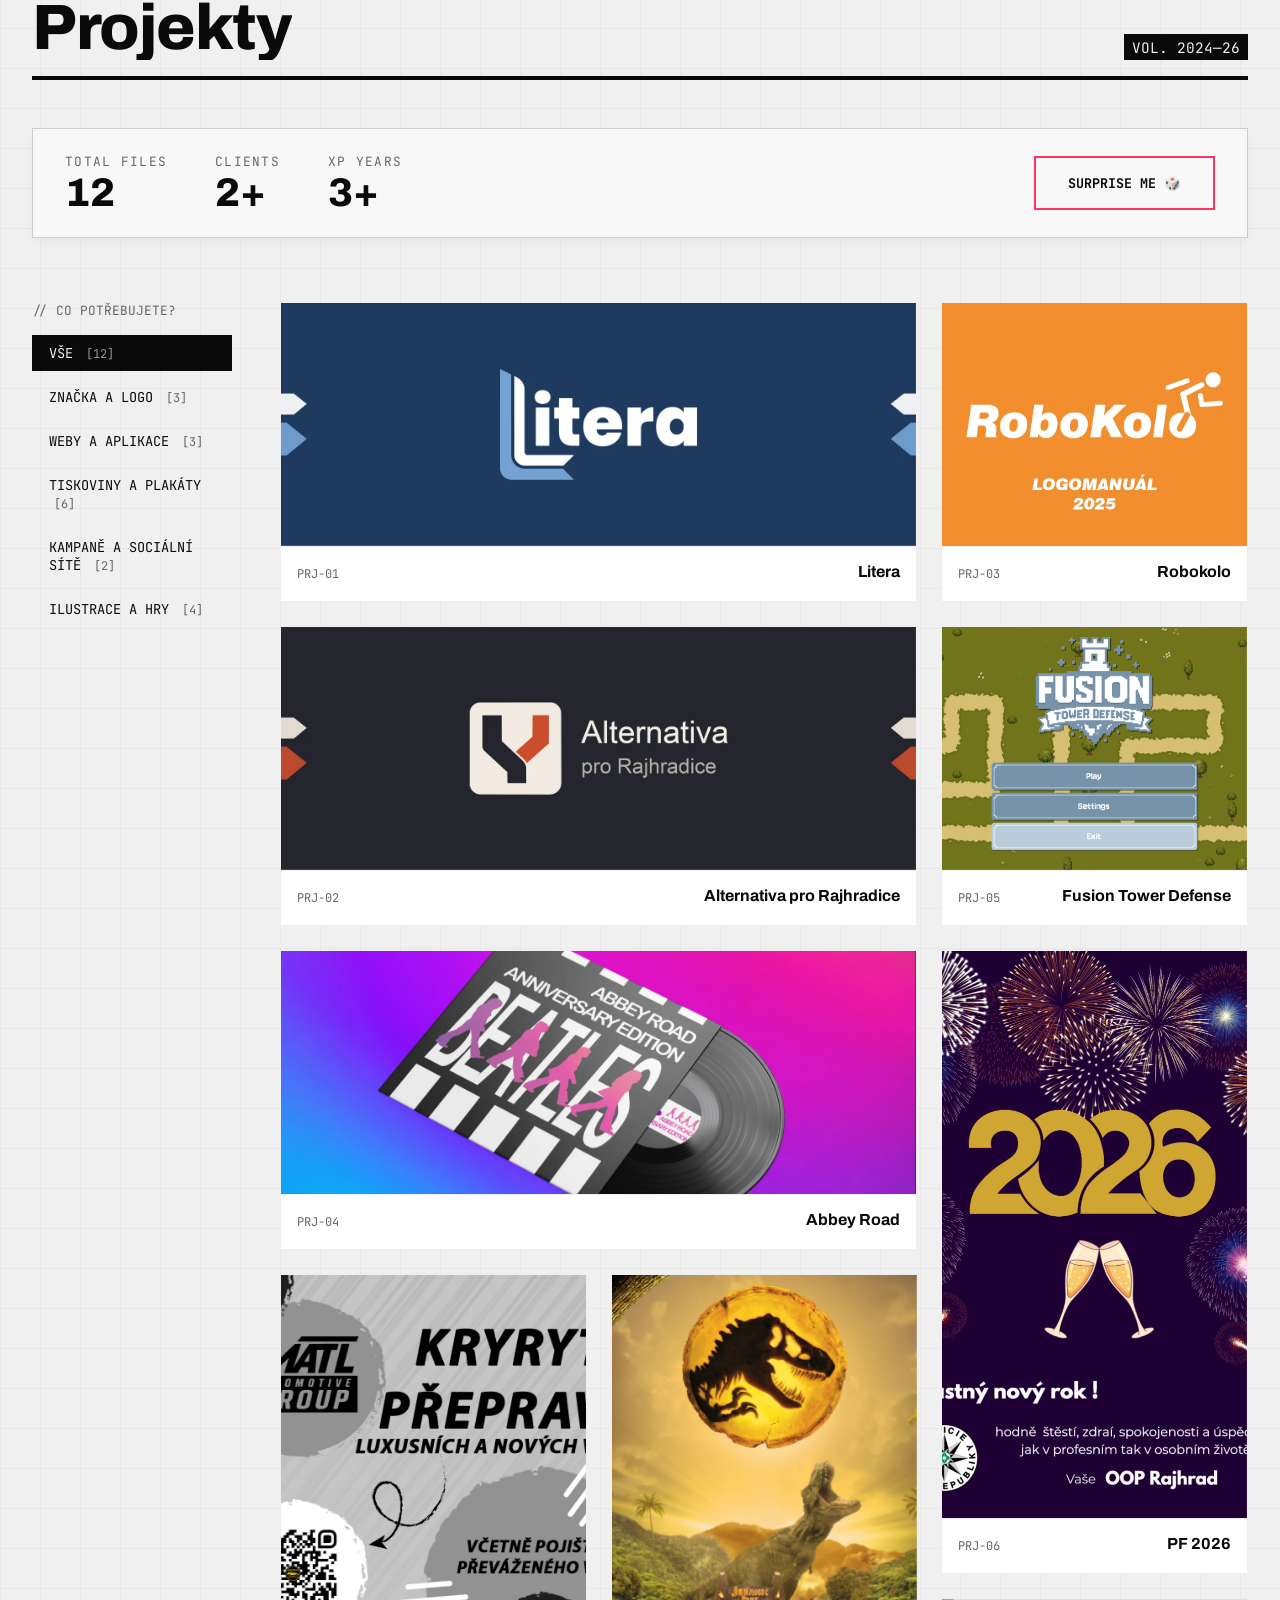
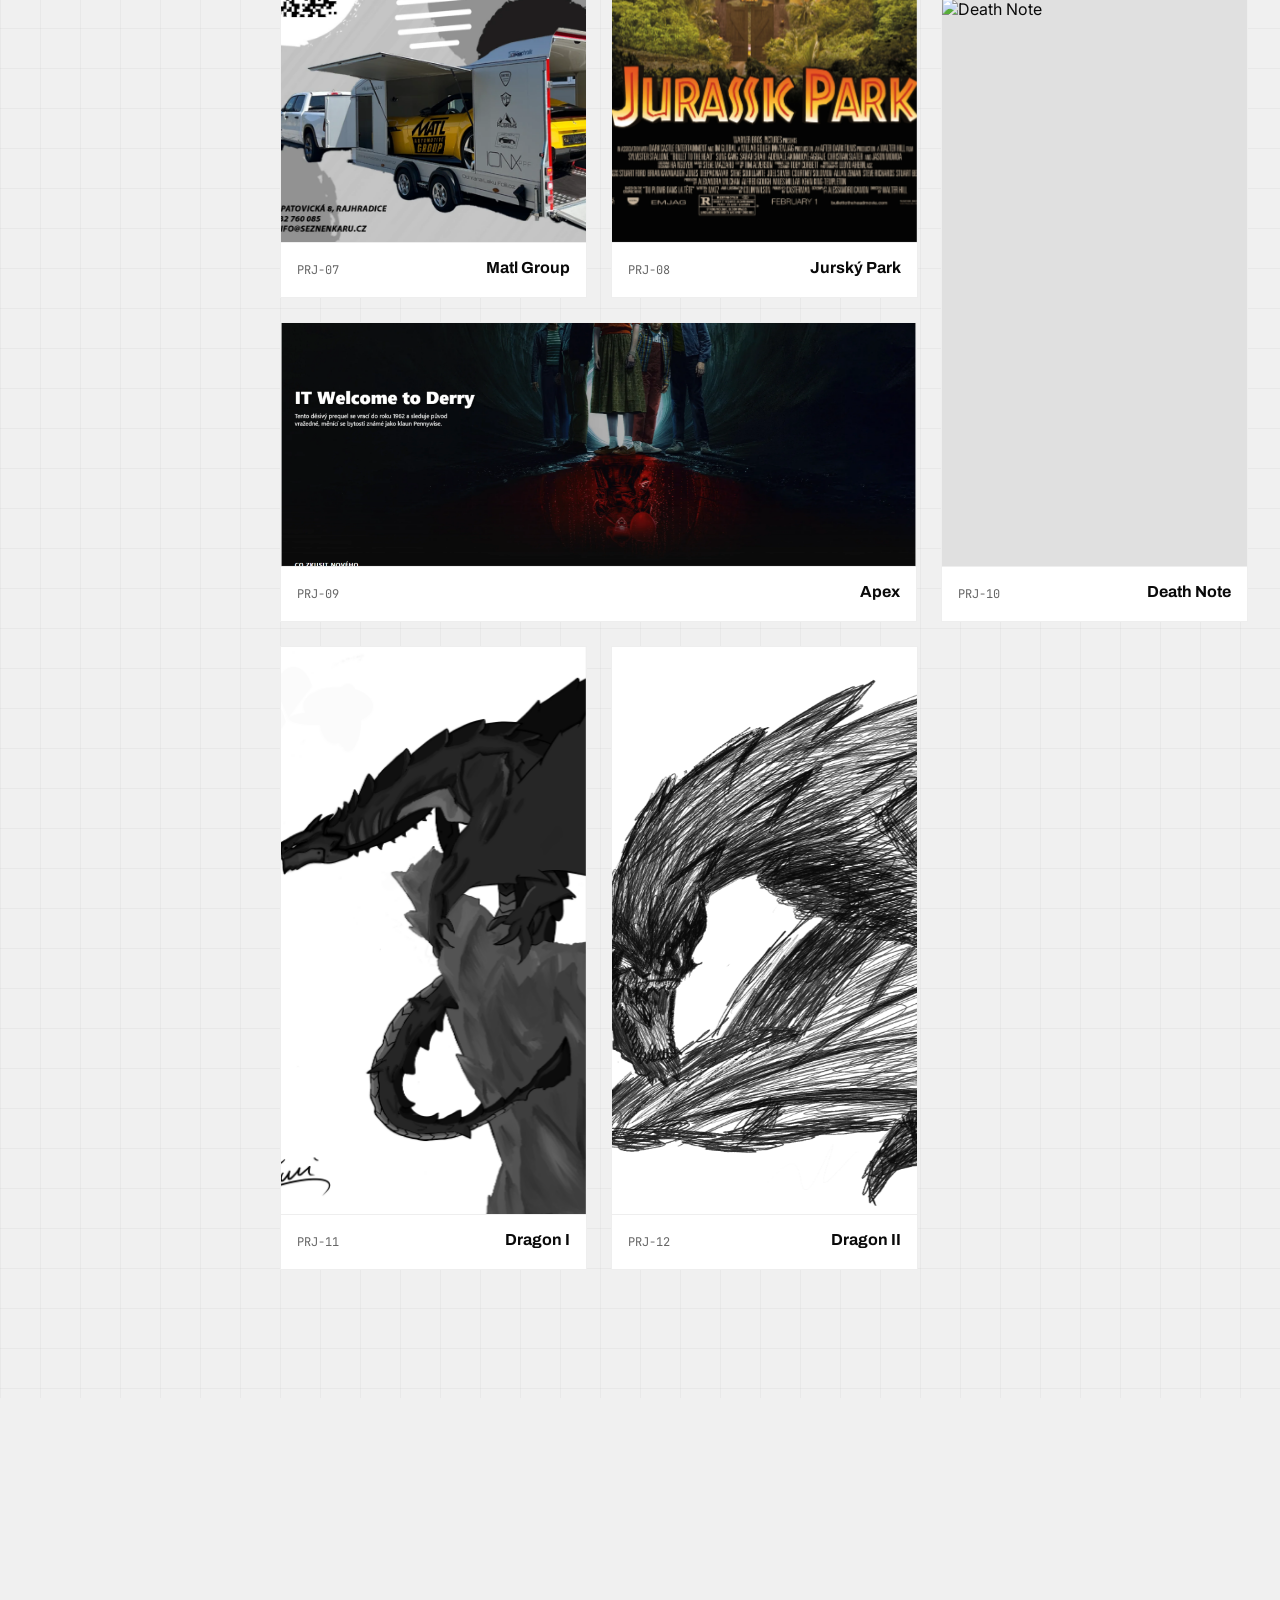
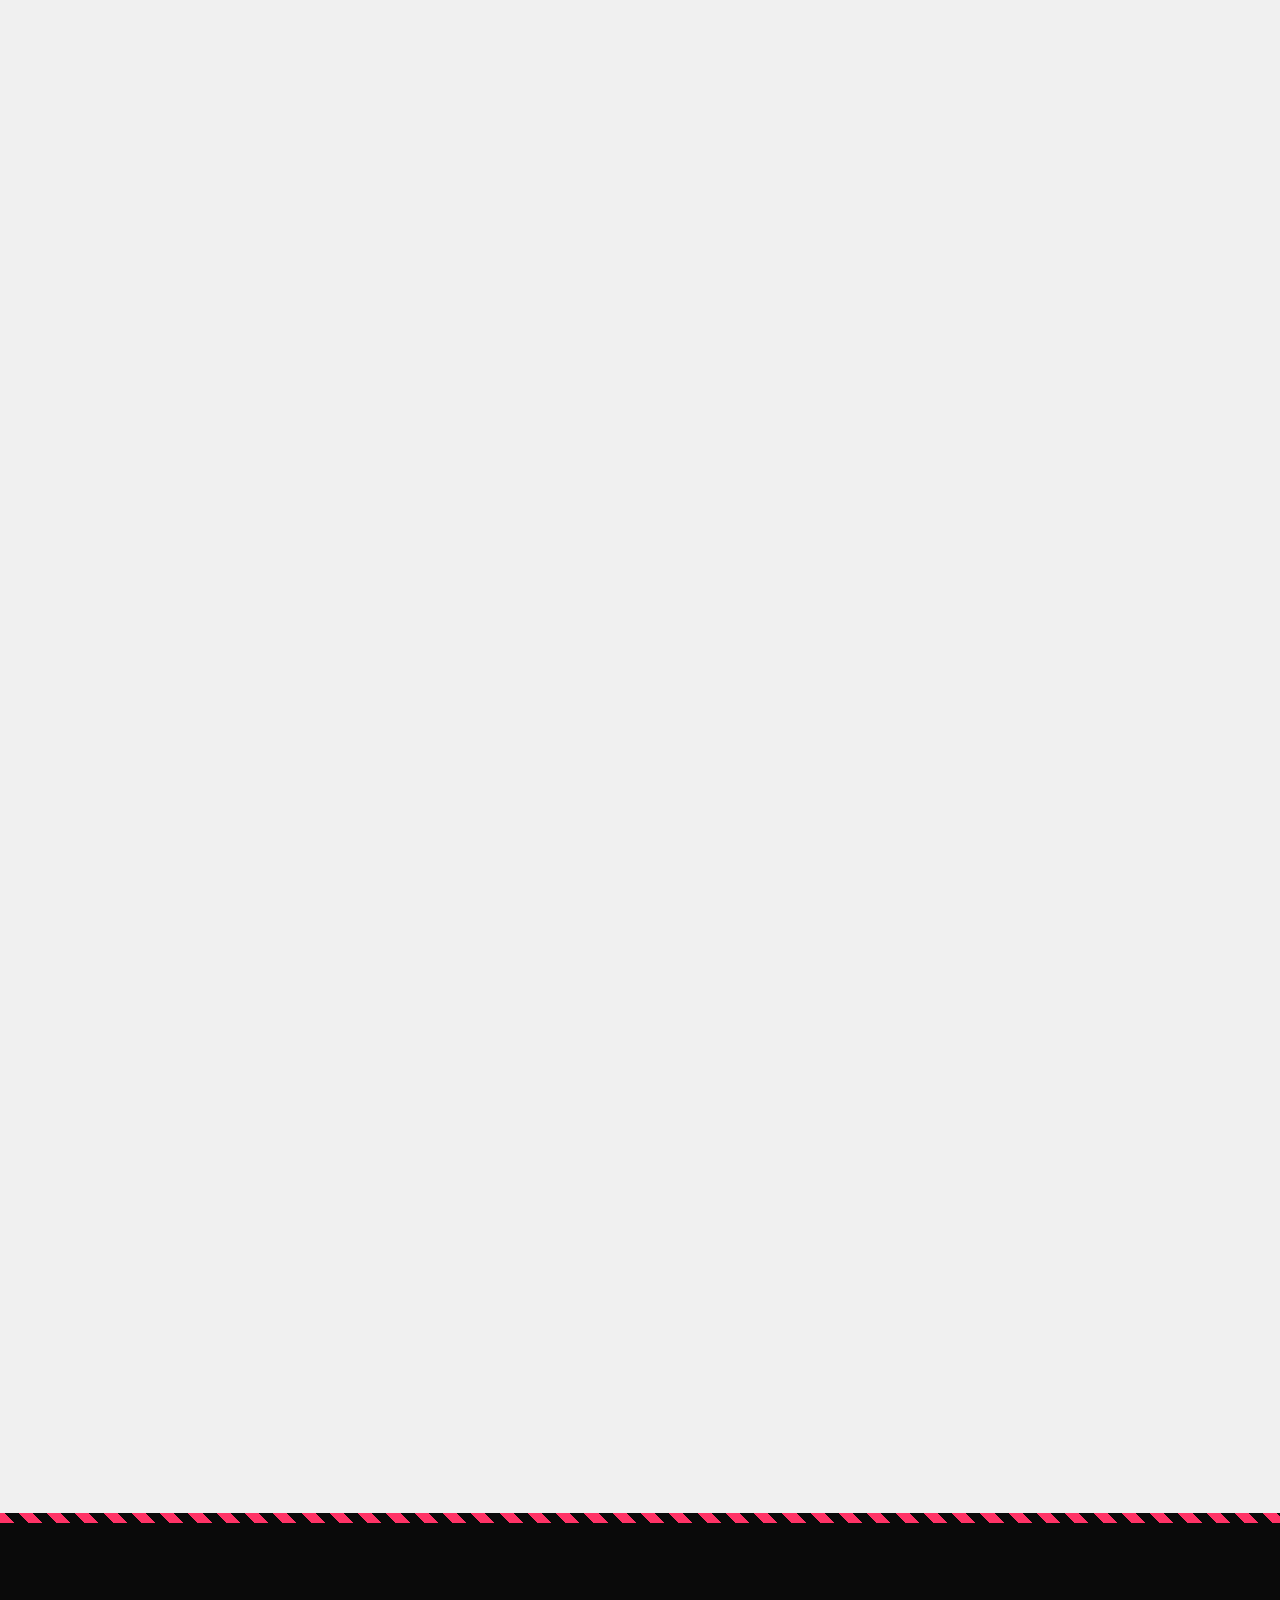
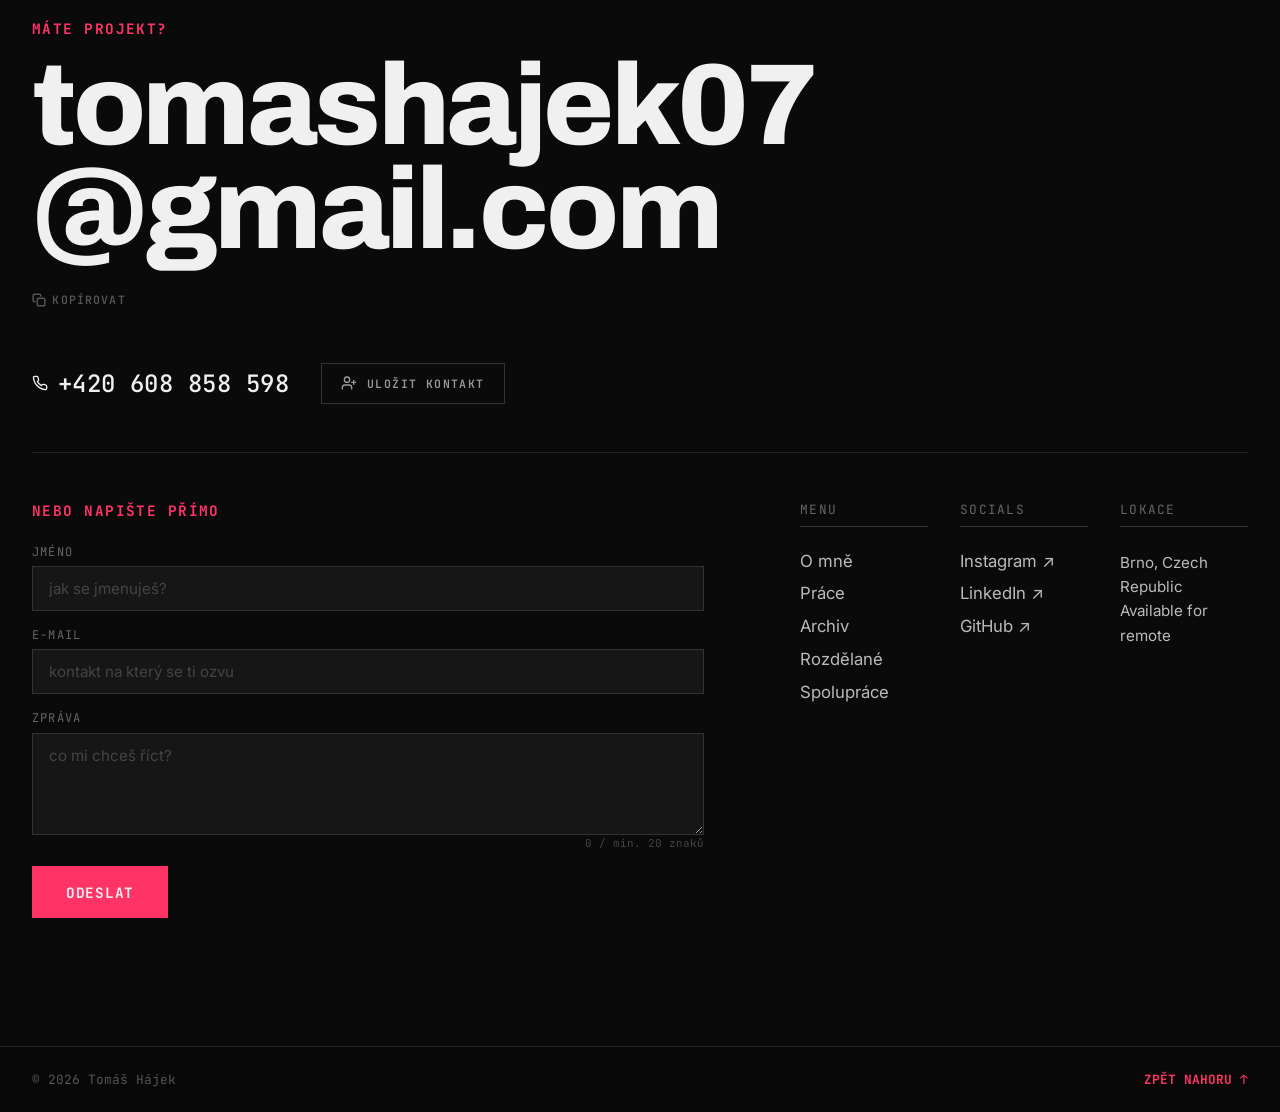
==== commit b8292ba4: "Sort the archive by what clients need, add tools, count visits The filter now groups work the way a " ====
--- a/index.html
+++ b/index.html
@@ -44,6 +44,14 @@
     <link rel="preconnect" href="https://fonts.googleapis.com">
     <link rel="preconnect" href="https://fonts.gstatic.com" crossorigin>
     <link rel="stylesheet" href="https://fonts.googleapis.com/css2?family=Archivo:wght@500;700;800;900&family=Inter:wght@400;500;600;700&family=JetBrains+Mono:wght@400;500;700&display=swap">
+
+    <!-- Stará záložka nebo odkaz na /index.html — v adresním řádku má být jen
+         tomashajek.com/. Jen přepis adresy, stránka se znovu nenačítá. -->
+    <script>
+    if (/\/index\.html$/.test(location.pathname)) {
+        history.replaceState(null, '', location.pathname.replace(/index\.html$/, '') + location.search + location.hash);
+    }
+    </script>
 
     <!-- Rozhodnout o preloaderu ještě před prvním vykreslením, jinak by problikl.
          Běží schválně v <head> a ne v app.js, který se pouští až po parsování těla. -->
@@ -284,9 +292,15 @@
                     <a href="https://www.adobe.com/products/indesign.html" target="_blank" rel="noopener noreferrer" role="listitem" aria-label="Adobe InDesign">
                         <img src="img/icons/indesign-icon.svg" alt="Adobe InDesign" class="software-icon-lg" loading="lazy">
                     </a>
+                    <a href="https://www.affinity.studio/" target="_blank" rel="noopener noreferrer" role="listitem" aria-label="Affinity">
+                        <img src="img/icons/affinity-icon.svg" alt="Affinity" class="software-icon-lg" loading="lazy">
+                    </a>
                     <a href="https://www.adobe.com/products/premiere.html" target="_blank" rel="noopener noreferrer" role="listitem" aria-label="Adobe Premiere Pro">
                         <img src="img/icons/premiere-icon.svg" alt="Adobe Premiere Pro" class="software-icon-lg" loading="lazy">
                     </a>
+                    <a href="https://www.adobe.com/products/aftereffects.html" target="_blank" rel="noopener noreferrer" role="listitem" aria-label="Adobe After Effects">
+                        <img src="img/icons/aftereffects-icon.svg" alt="Adobe After Effects" class="software-icon-lg" loading="lazy">
+                    </a>
                     <a href="https://www.autodesk.com/products/inventor/" target="_blank" rel="noopener noreferrer" role="listitem" aria-label="Autodesk Inventor">
                         <img src="img/icons/autodesk-inventor-icon.png" alt="Autodesk Inventor" class="software-icon-lg" loading="lazy">
                     </a>
@@ -295,6 +309,15 @@
                     </a>
                     <a href="https://www.audacityteam.org/" target="_blank" rel="noopener noreferrer" role="listitem" aria-label="Audacity">
                         <img src="img/icons/audacity-icon.svg" alt="Audacity" class="software-icon-lg" loading="lazy">
+                    </a>
+                    <a href="https://developer.mozilla.org/docs/Web/HTML" target="_blank" rel="noopener noreferrer" role="listitem" aria-label="HTML">
+                        <img src="img/icons/html5-icon.svg" alt="HTML" class="software-icon-lg" loading="lazy">
+                    </a>
+                    <a href="https://developer.mozilla.org/docs/Web/JavaScript" target="_blank" rel="noopener noreferrer" role="listitem" aria-label="JavaScript">
+                        <img src="img/icons/javascript-icon.svg" alt="JavaScript" class="software-icon-lg" loading="lazy">
+                    </a>
+                    <a href="https://www.python.org/" target="_blank" rel="noopener noreferrer" role="listitem" aria-label="Python">
+                        <img src="img/icons/python-icon.svg" alt="Python" class="software-icon-lg" loading="lazy">
                     </a>
                 </div>
             </div>
@@ -437,7 +460,7 @@
                 <div class="archive-layout">
                     <aside class="archive-sidebar" aria-label="Filtrování projektů">
                         <div class="sticky-filter-wrapper">
-                            <span class="filter-label" id="filter-label">// FILTER SYSTEM</span>
+                            <span class="filter-label" id="filter-label" data-i18n="filterLabel">// CO POTŘEBUJETE?</span>
                             <div class="filter-list" role="group" aria-labelledby="filter-label">
                                 <!-- Dynamically rendered by archive.js -->
                             </div>
@@ -711,5 +734,8 @@
     </div>
 
     <script src="js/app.js"></script>
+    <!-- Návštěvnost: GoatCounter nepoužívá cookies ani neukládá nic do prohlížeče,
+         takže nepotřebuje souhlas ani cookie lištu. -->
+    <script data-goatcounter="https://tomashajek.goatcounter.com/count" async src="//gc.zgo.at/count.js"></script>
 </body>
 </html>
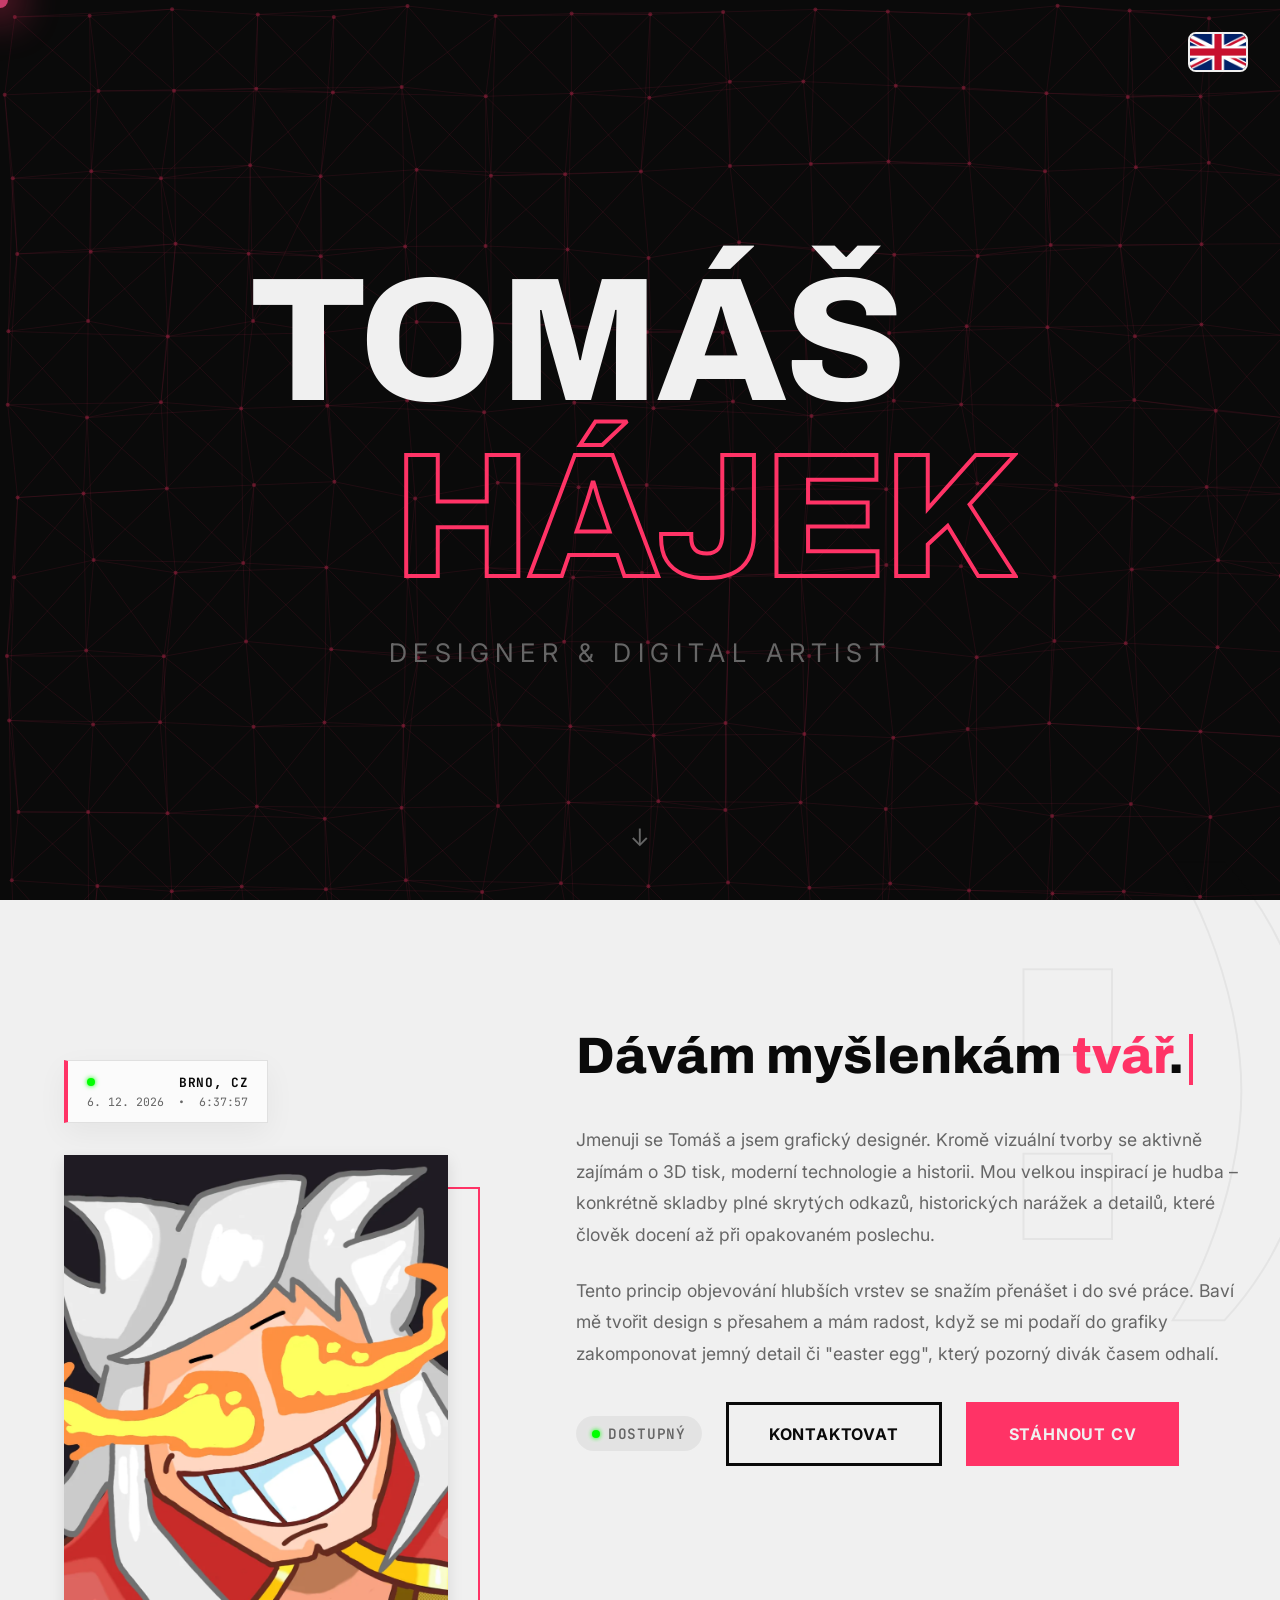
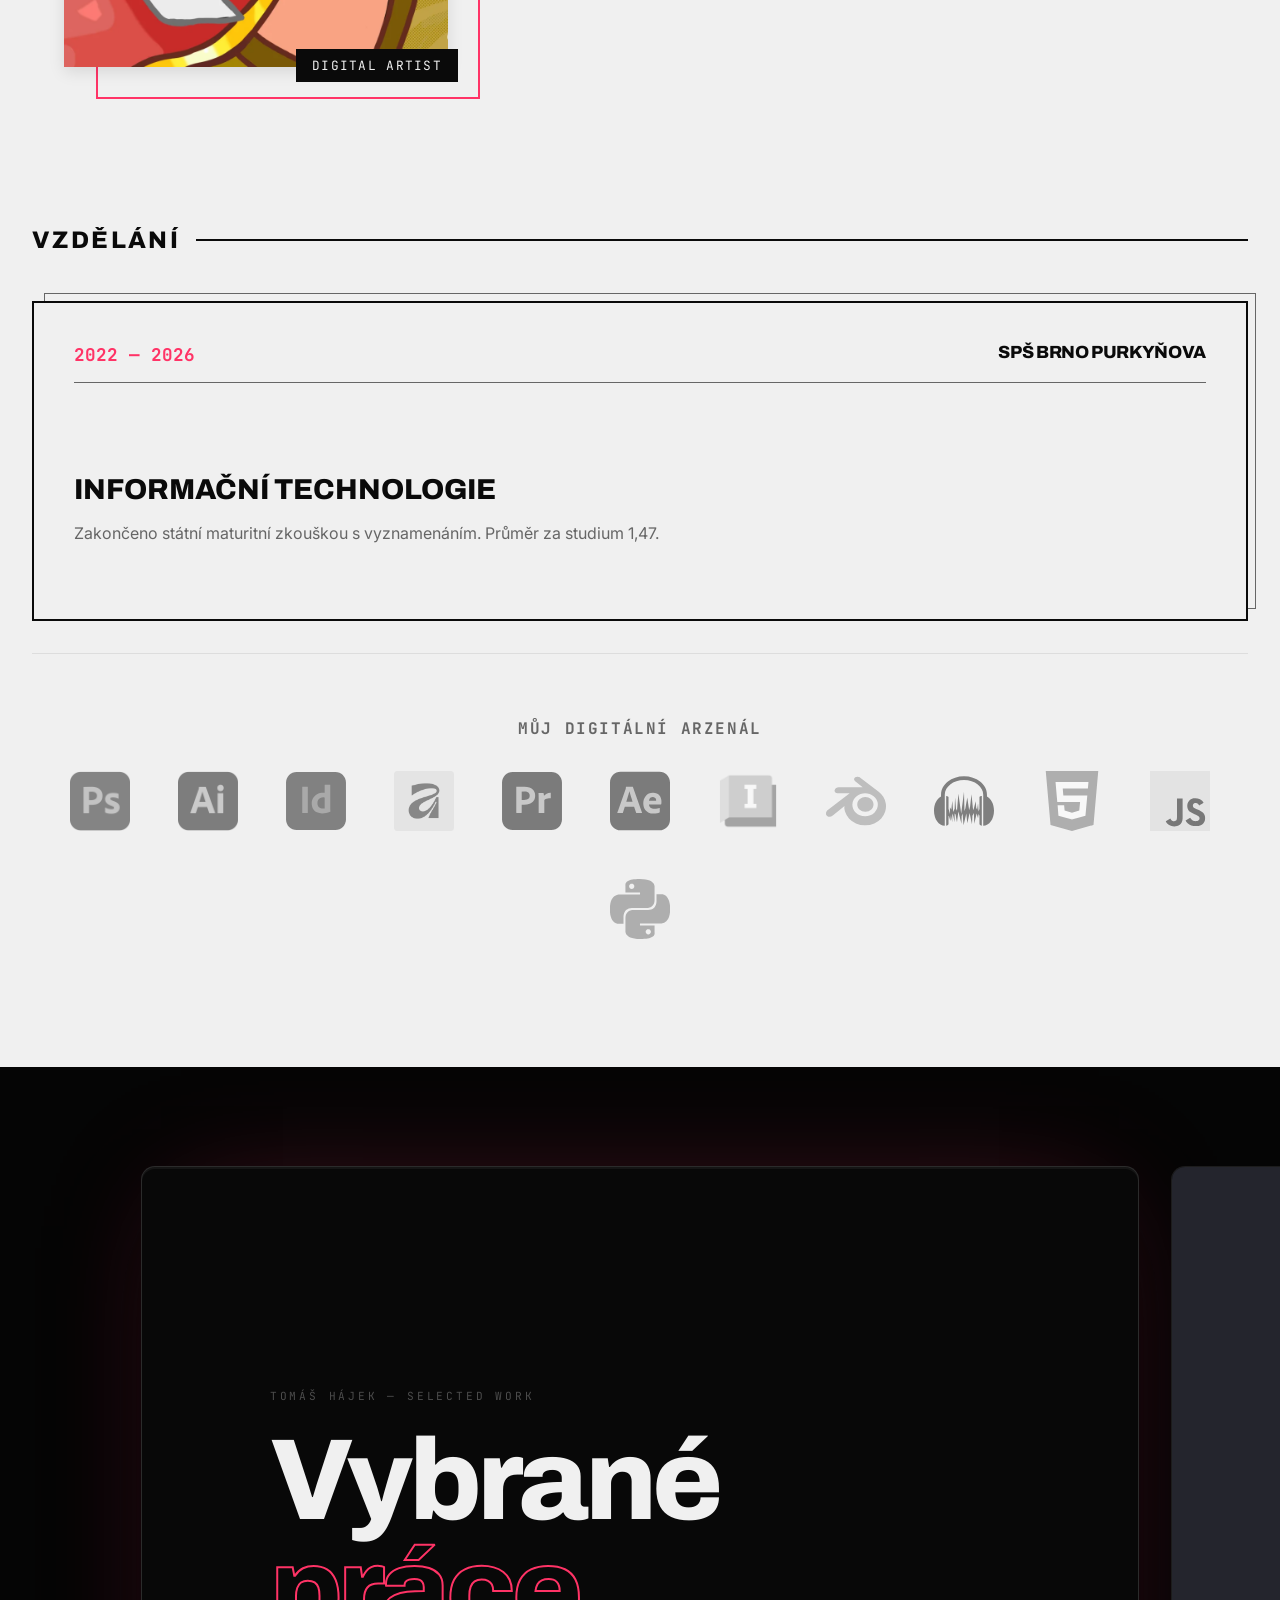
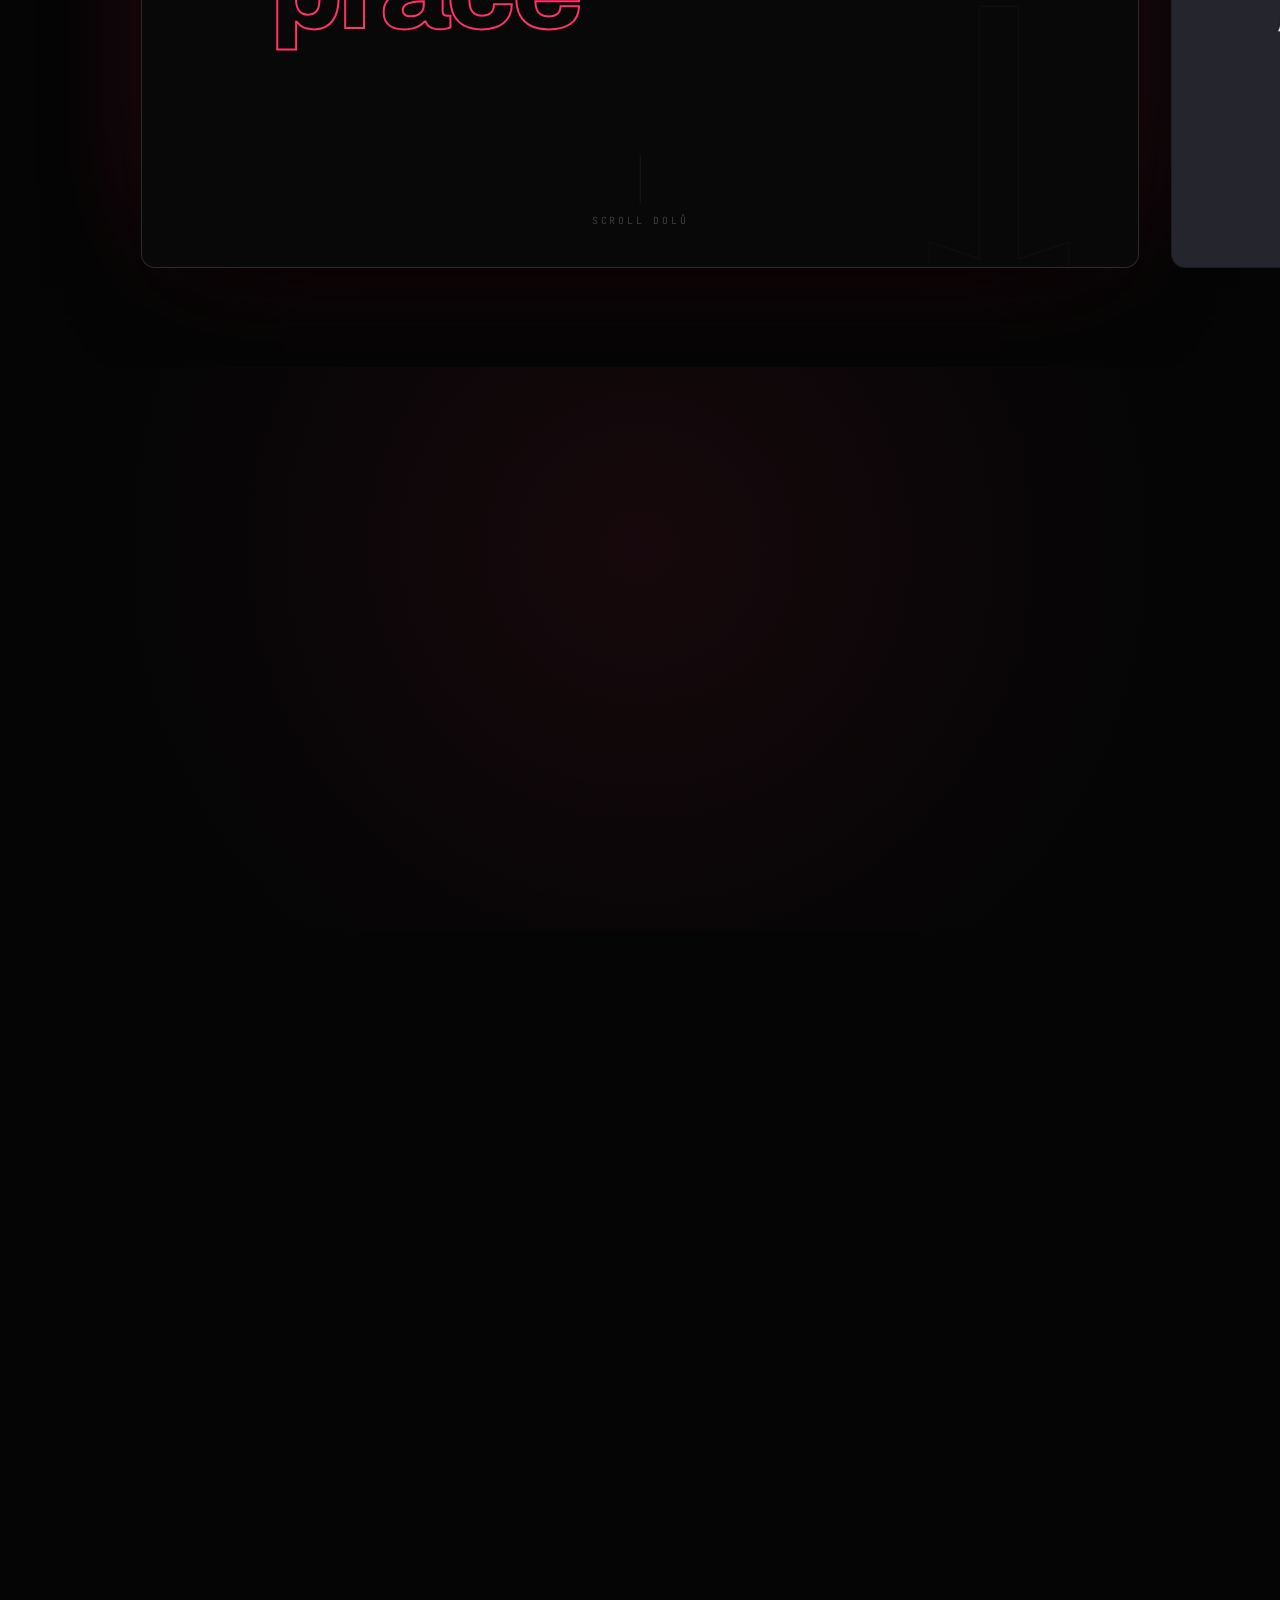
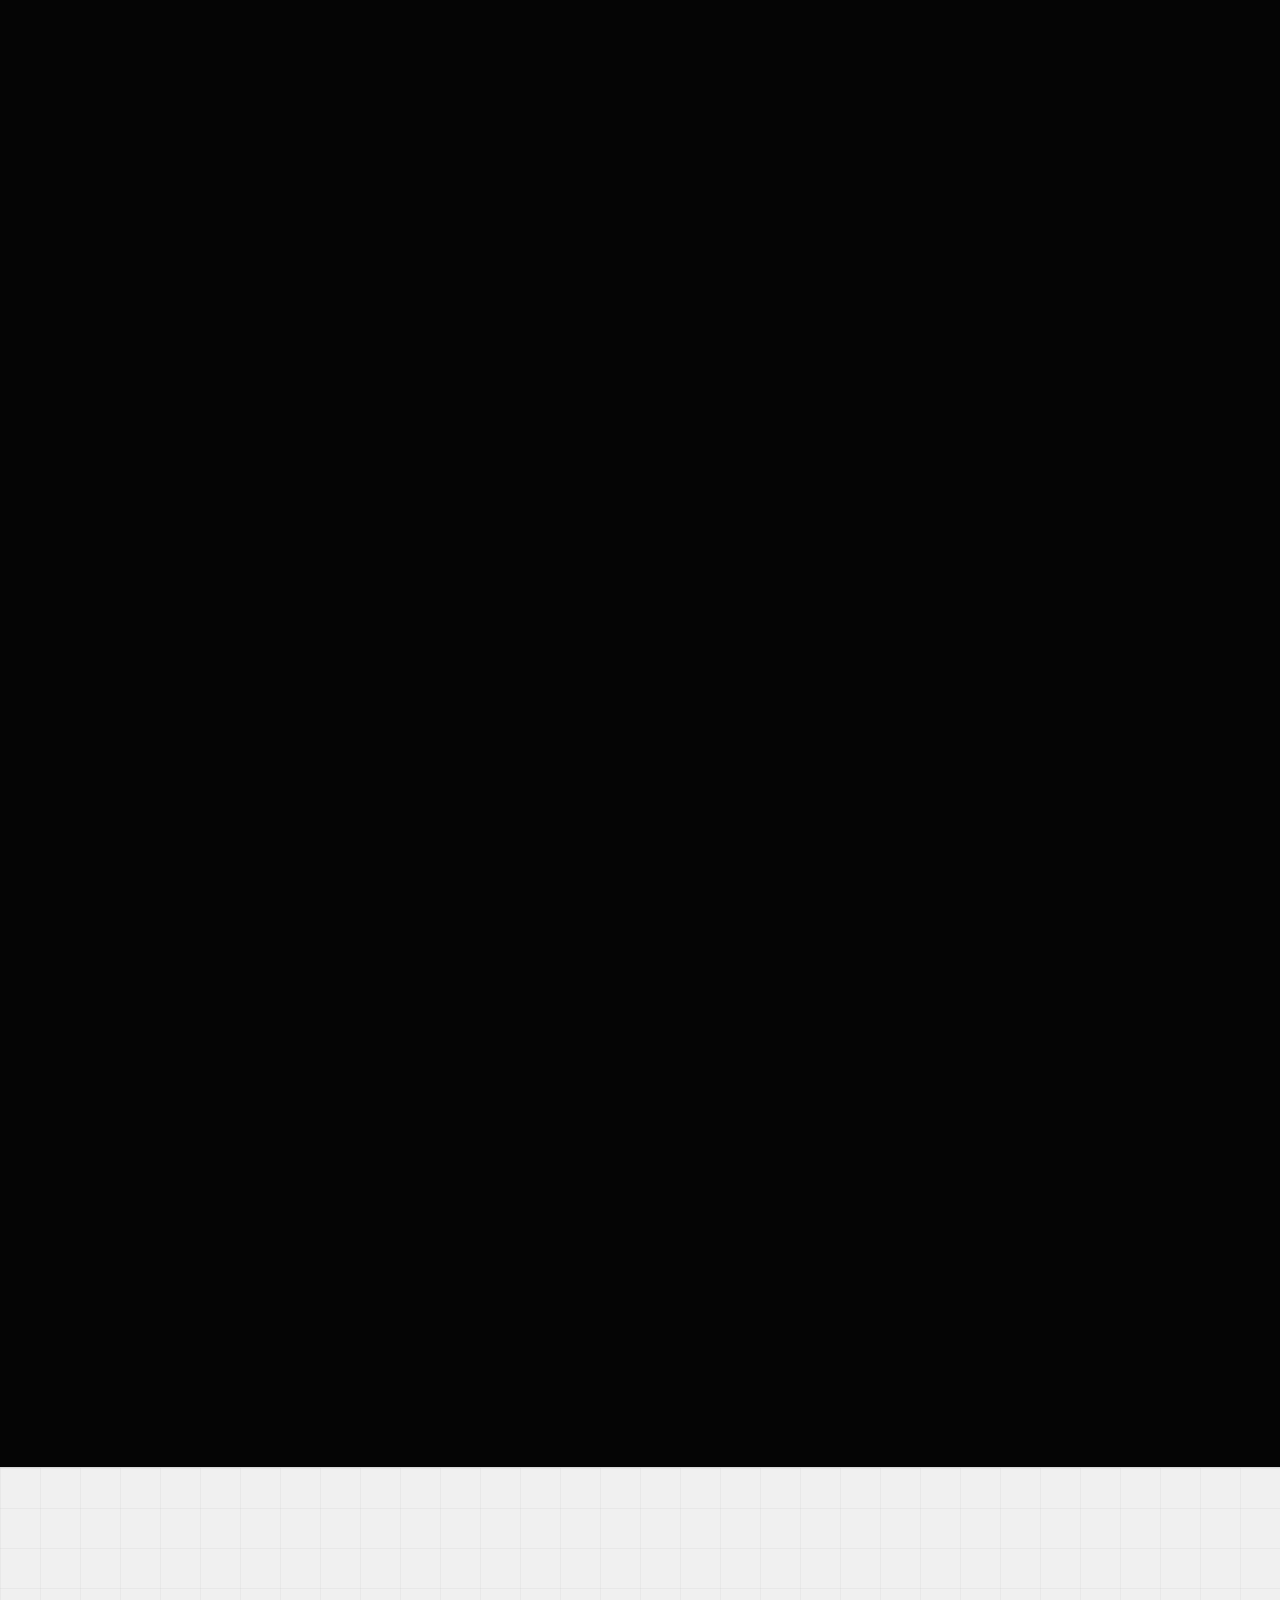
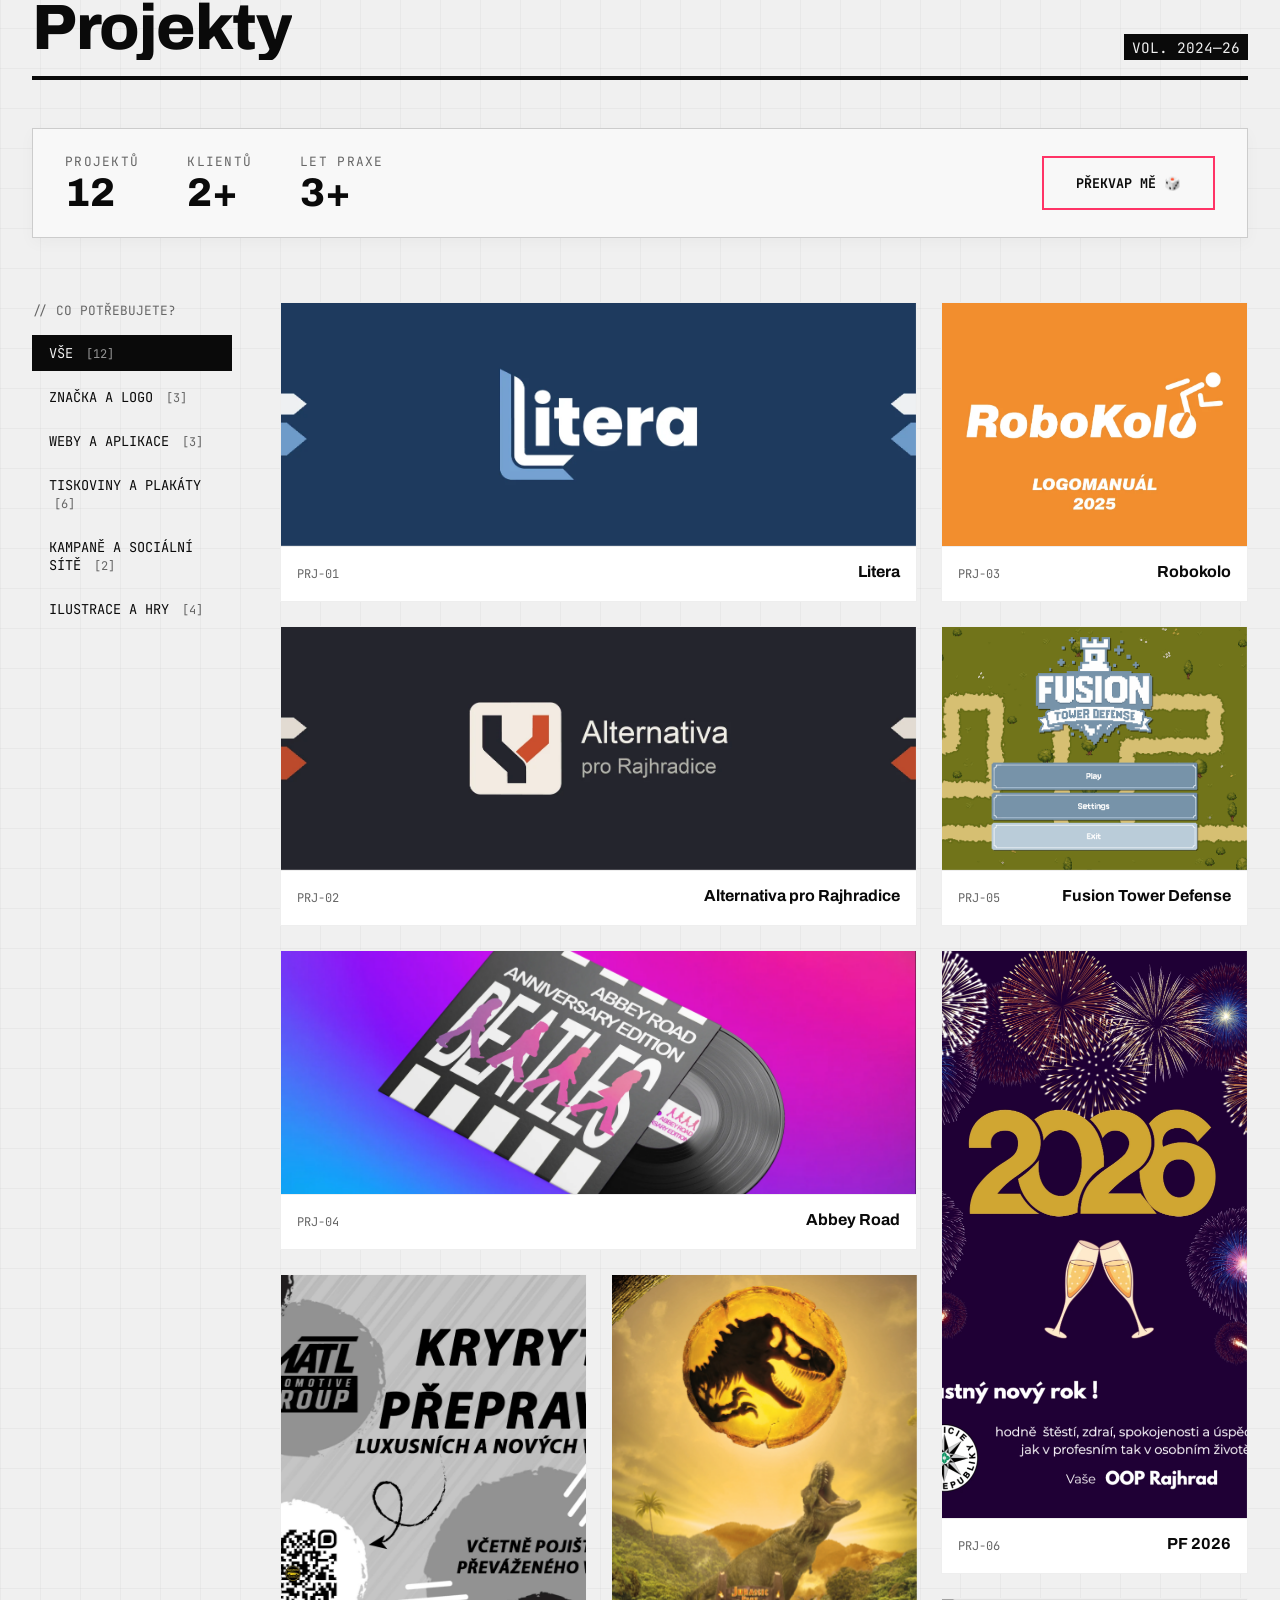
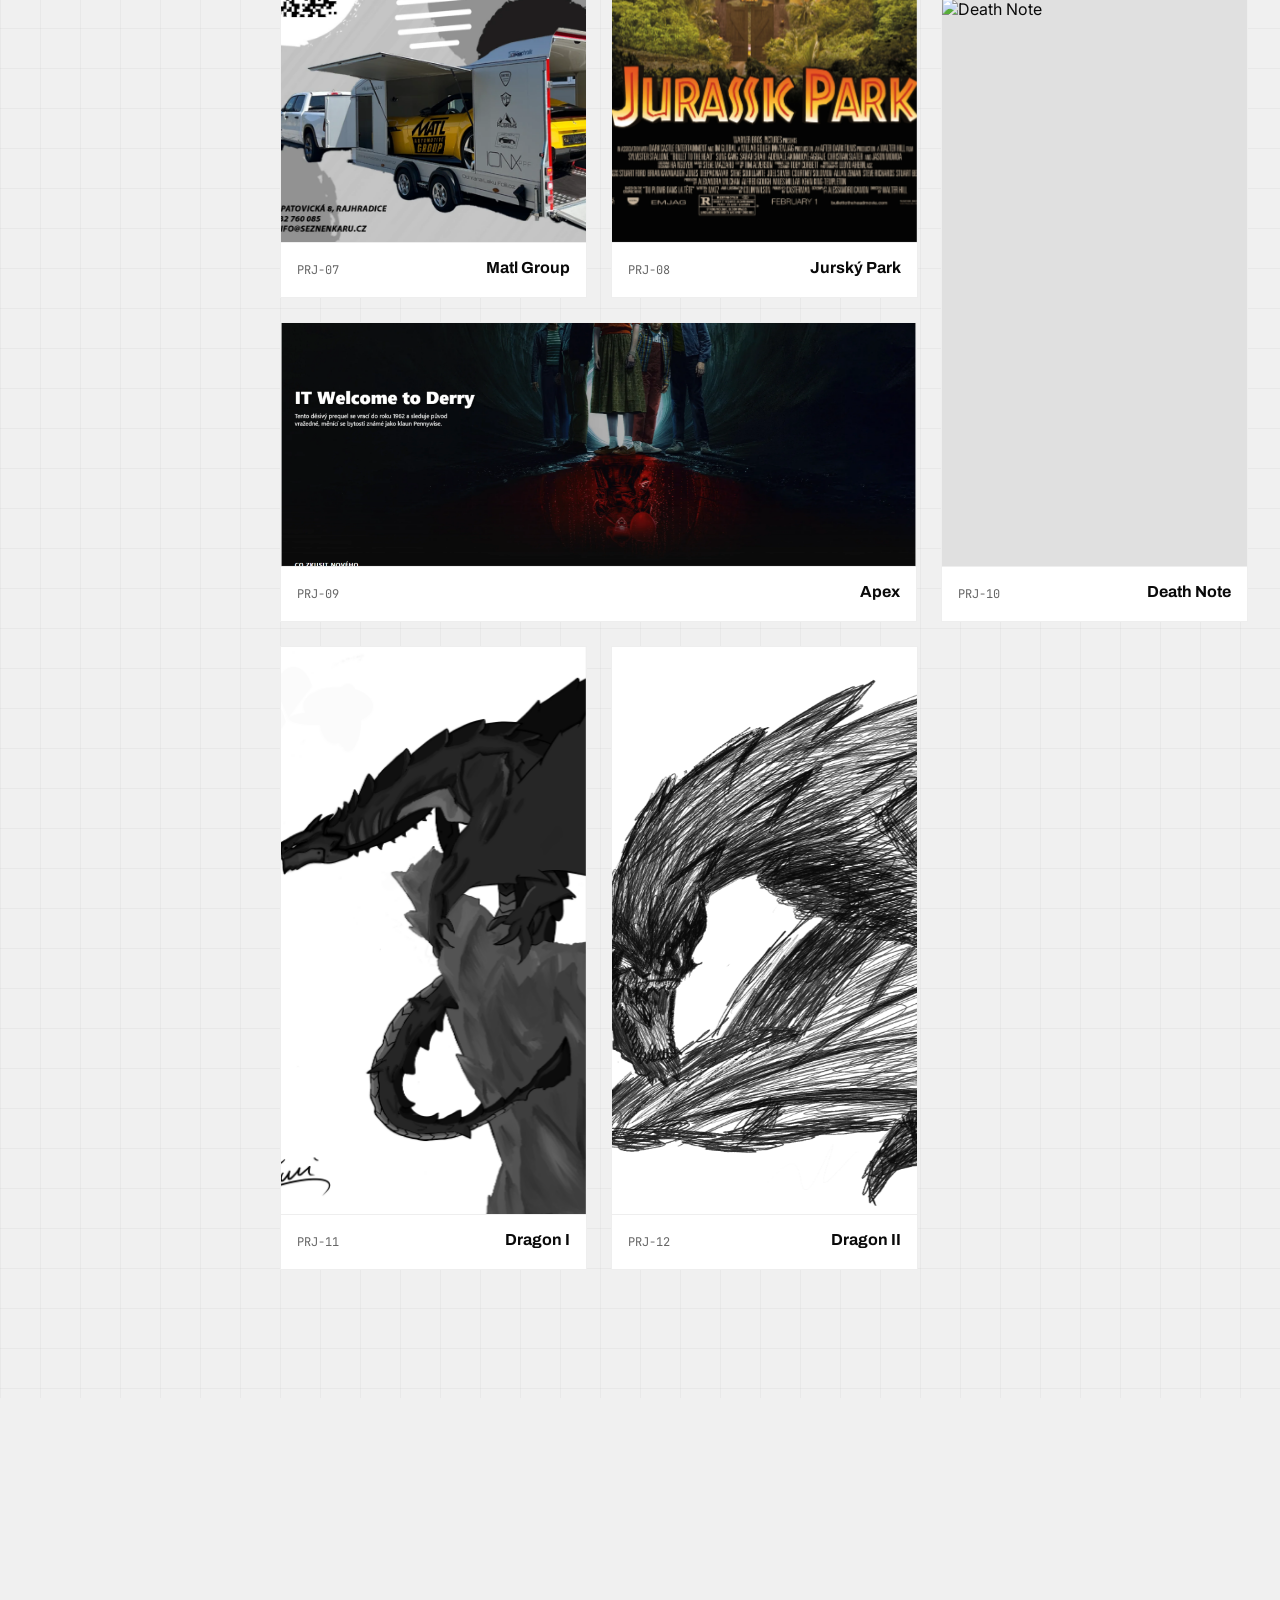
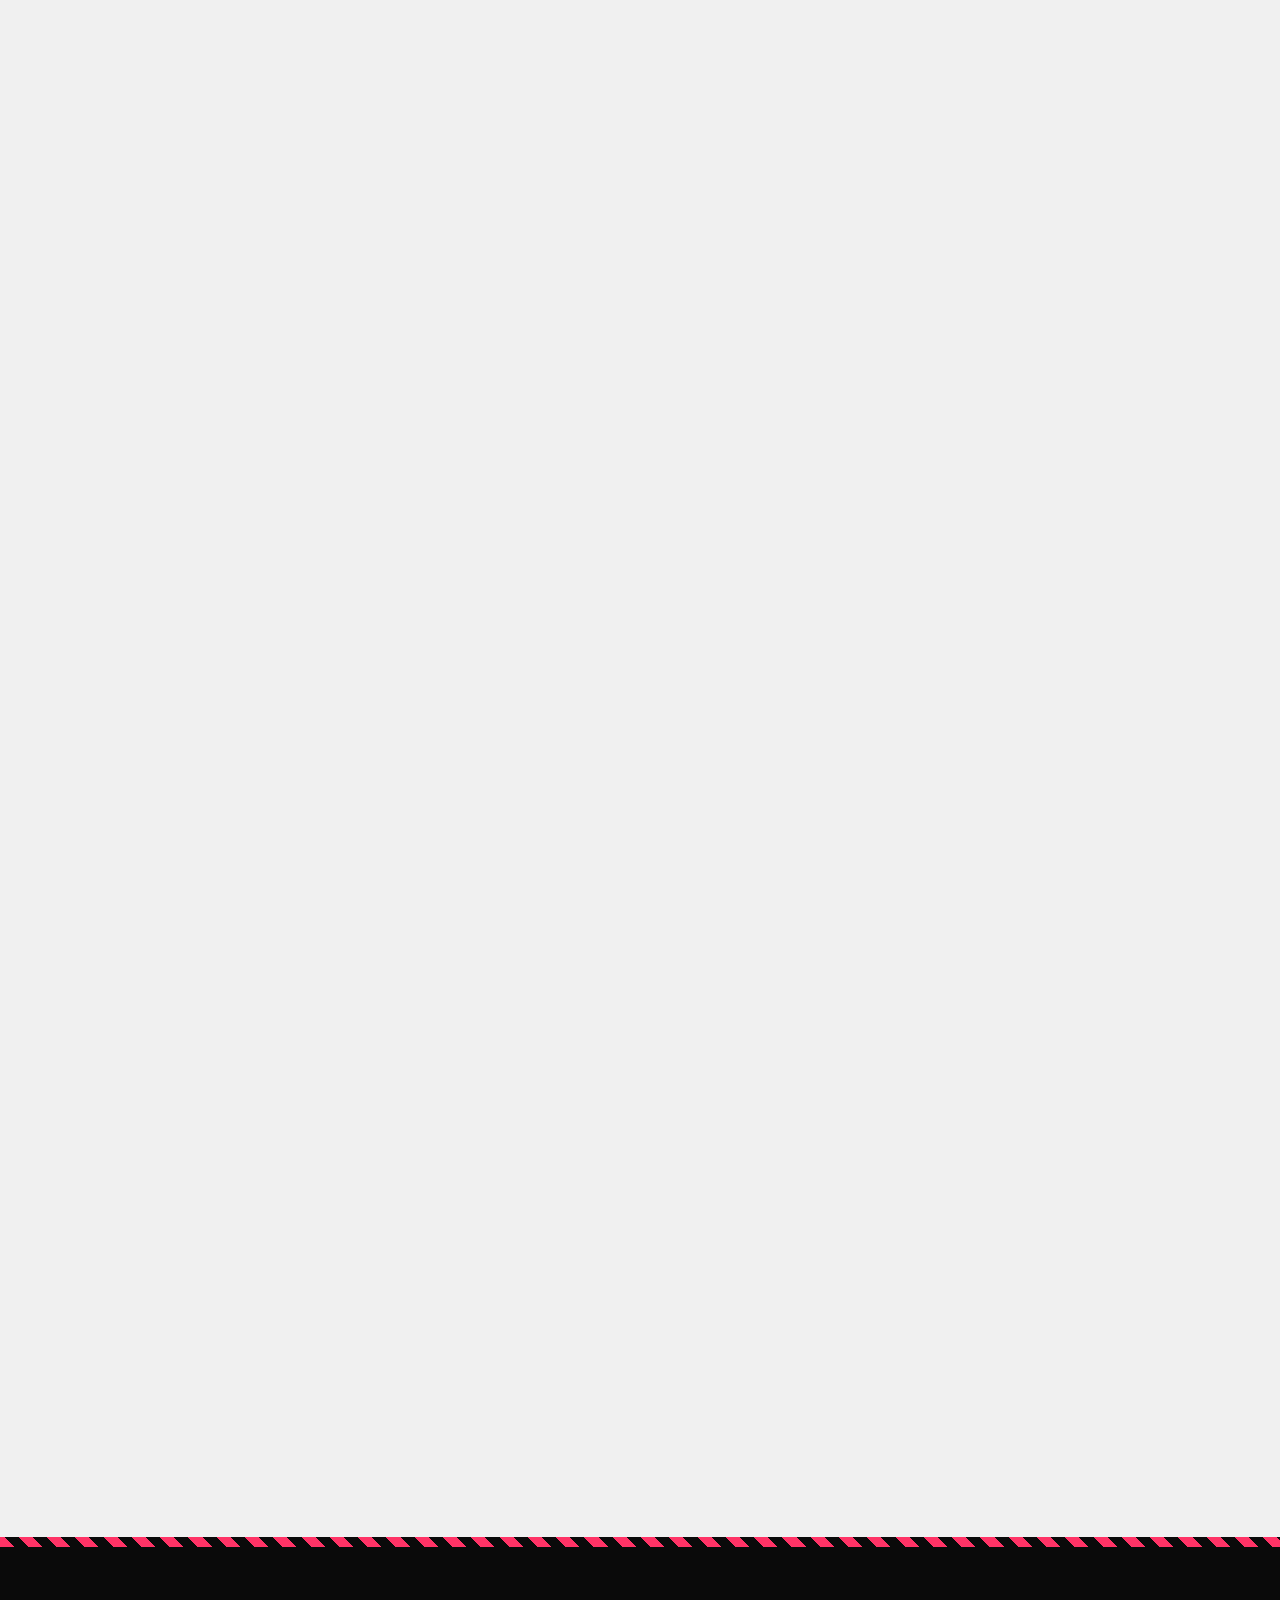
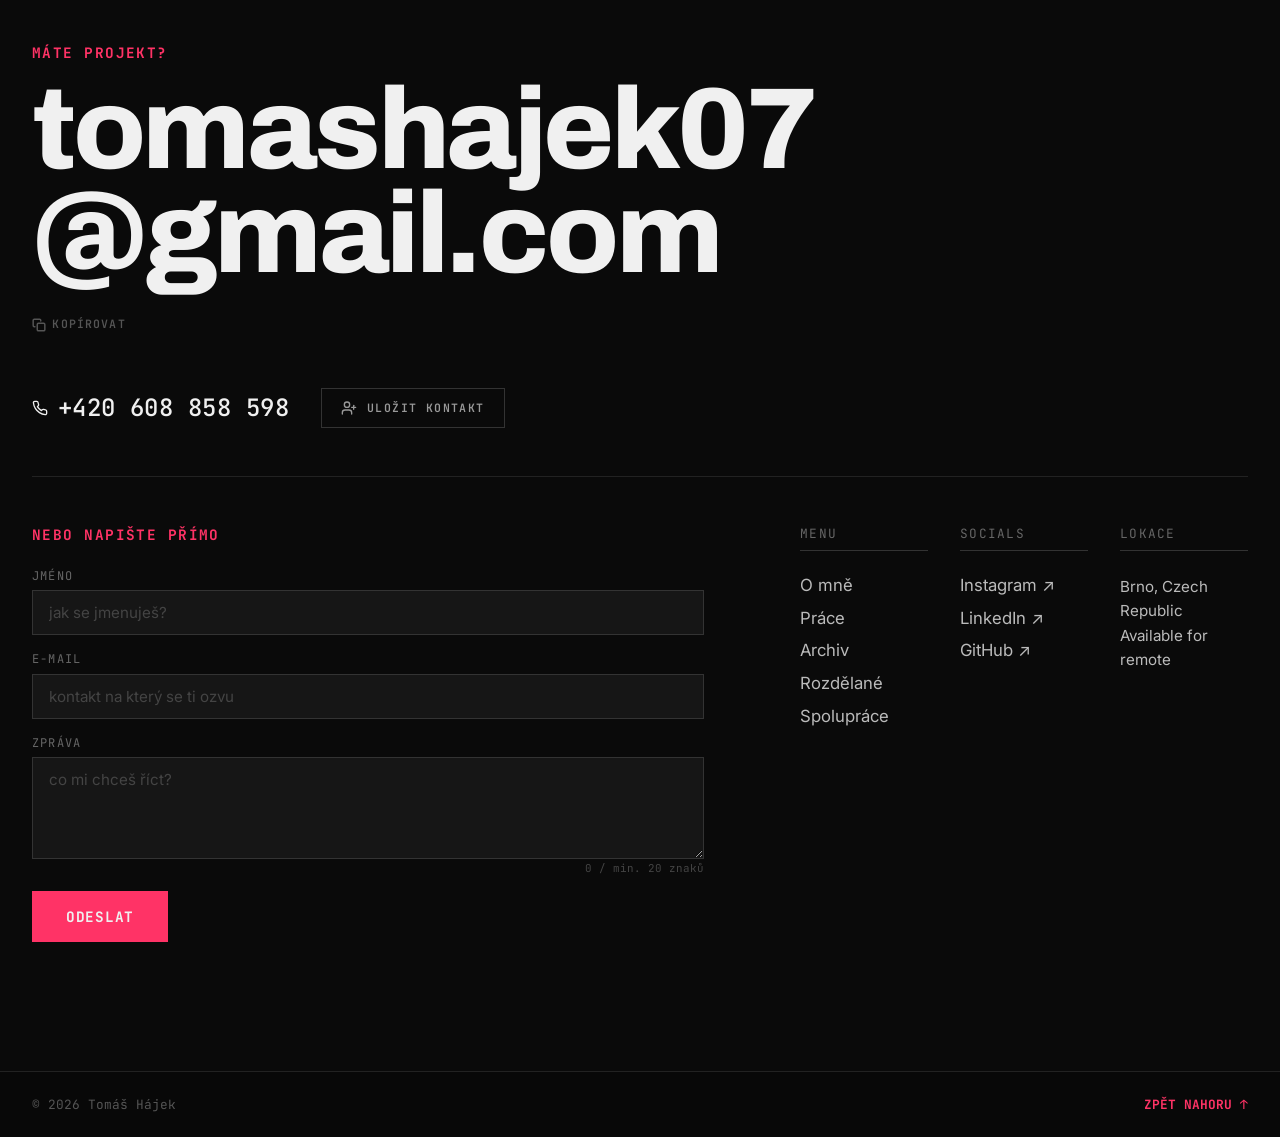
==== commit 764cae3a: "Show the Alternativa website, fix WIP logos and the random button The Alternativa case study gains f" ====
--- a/index.html
+++ b/index.html
@@ -293,7 +293,7 @@
                         <img src="img/icons/indesign-icon.svg" alt="Adobe InDesign" class="software-icon-lg" loading="lazy">
                     </a>
                     <a href="https://www.affinity.studio/" target="_blank" rel="noopener noreferrer" role="listitem" aria-label="Affinity">
-                        <img src="img/icons/affinity-icon.svg" alt="Affinity" class="software-icon-lg" loading="lazy">
+                        <img src="img/icons/affinity-icon.png" alt="Affinity" class="software-icon-lg" loading="lazy">
                     </a>
                     <a href="https://www.adobe.com/products/premiere.html" target="_blank" rel="noopener noreferrer" role="listitem" aria-label="Adobe Premiere Pro">
                         <img src="img/icons/premiere-icon.svg" alt="Adobe Premiere Pro" class="software-icon-lg" loading="lazy">
@@ -362,7 +362,7 @@
                             <div class="fs-cta" aria-hidden="true">Zobrazit projekt <span>→</span></div>
                         </div>
                         <div class="fs-image-wrap">
-                            <img src="img/works/Alternativa/slide-letak.webp" alt="Volební leták Alternativy pro Rajhradice — přední a zadní strana" class="fs-img" loading="lazy">
+                            <img src="img/works/Alternativa/slide-logo.webp" alt="Alternativa pro Rajhradice" class="fs-img" loading="lazy">
                         </div>
                     </article>
 
@@ -438,22 +438,20 @@
                 <div class="archive-dashboard">
                     <div class="dashboard-stats" aria-label="Statistiky">
                         <div class="d-stat">
-                            <span class="d-label">Total Files</span>
+                            <span class="d-label" data-i18n="statFiles">Projektů</span>
                             <span class="d-value stat-number" id="totalFilesCount" aria-live="polite">0</span>
                         </div>
                         <div class="d-stat">
-                            <span class="d-label">Clients</span>
+                            <span class="d-label" data-i18n="statClients">Klientů</span>
                             <span class="d-value stat-number" data-target="2">0</span>
                         </div>
                         <div class="d-stat">
-                            <span class="d-label">XP Years</span>
+                            <span class="d-label" data-i18n="statYears">Let praxe</span>
                             <span class="d-value stat-number" data-target="3">0</span>
                         </div>
                     </div>
                     <div class="dashboard-actions">
-                        <button class="random-glitch-btn" id="randomProjectBtn" aria-label="Zobrazit náhodný projekt">
-                            Surprise Me 🎲
-                        </button>
+                        <button class="random-glitch-btn" id="randomProjectBtn" aria-label="Zobrazit náhodný projekt" data-i18n="surpriseMe">Překvap mě 🎲</button>
                     </div>
                 </div>
 
@@ -484,7 +482,7 @@
 
                 <ul class="wip-grid" role="list">
                     <li class="wip-card" style="--wip-accent:#e9b75e">
-                        <div class="wip-mark is-icon" aria-hidden="true"><img src="img/wip/maki.svg" alt="" class="wip-logo" loading="lazy" width="88" height="88"></div>
+                        <div class="wip-mark" aria-hidden="true"><img src="img/wip/maki-mark.svg" alt="" class="wip-logo" loading="lazy" width="88" height="88"></div>
                         <div class="wip-body">
                             <div class="wip-top">
                                 <h3 class="wip-name">Maki</h3>
@@ -534,7 +532,7 @@
                     </li>
 
                     <li class="wip-card" style="--wip-accent:#ccbba0">
-                        <div class="wip-mark is-icon" aria-hidden="true"><img src="img/wip/uvolnito.svg" alt="" class="wip-logo" loading="lazy" width="88" height="88"></div>
+                        <div class="wip-mark" aria-hidden="true"><img src="img/wip/uvolnito-mark.svg" alt="" class="wip-logo" loading="lazy" width="88" height="88"></div>
                         <div class="wip-body">
                             <div class="wip-top">
                                 <h3 class="wip-name">uvolni.to</h3>
@@ -546,6 +544,7 @@
                             </ul>
                             <div class="wip-live">
                                 <a class="wip-link" href="https://uvolnito.cz/" target="_blank" rel="noopener" data-i18n="wipUvolnitoLink">Otevřít web ↗</a>
+                                <span class="wip-note is-warning" data-i18n="wipUvolnitoNote">Pozor: vývojová verze — obsah i funkce se ještě mění.</span>
                             </div>
                         </div>
                     </li>
--- a/css/wip.css
+++ b/css/wip.css
@@ -116,16 +116,6 @@
     padding: 0.3rem;
 }
 
-/* Maki a uvolni.to jsou hotové ikony aplikací — mají vlastní plochu i barvu.
-   Ve světlé dlaždici s odsazením z nich zbyl malý čtverec v rámečku, proto
-   tu ikona vyplní celou dlaždici a dlaždice jen ořízne rohy. */
-.wip-mark.is-icon {
-    padding: 0;
-    background: none;
-    border-radius: 22%;
-    overflow: hidden;
-}
-
 /* Zástupný monogram — pro projekty bez použitelného loga */
 .wip-mark.is-placeholder {
     background: none;
@@ -263,7 +253,6 @@
     .wip-card { padding: 1.5rem; gap: 1.1rem; }
     .wip-mark { width: 72px; height: 72px; padding: 0.4rem; font-size: 1.2rem; }
     .wip-mark.is-wide { padding: 0.25rem; }
-    .wip-mark.is-icon { padding: 0; }
 }
 
 /* Na nejmenších displejích zůstává řádek (dřív se překlápěl do sloupce).
@@ -274,7 +263,6 @@
     .wip-card { padding: 1.15rem; gap: 0.9rem; }
     .wip-mark { width: 56px; height: 56px; padding: 0.3rem; border-radius: 8px; }
     .wip-mark.is-wide { padding: 0.2rem; }
-    .wip-mark.is-icon { padding: 0; border-radius: 22%; }
     .wip-name { font-size: 1.15rem; }
     .wip-desc { font-size: 0.9rem; }
     .wip-live { flex-direction: column; align-items: flex-start; gap: 0.45rem; }
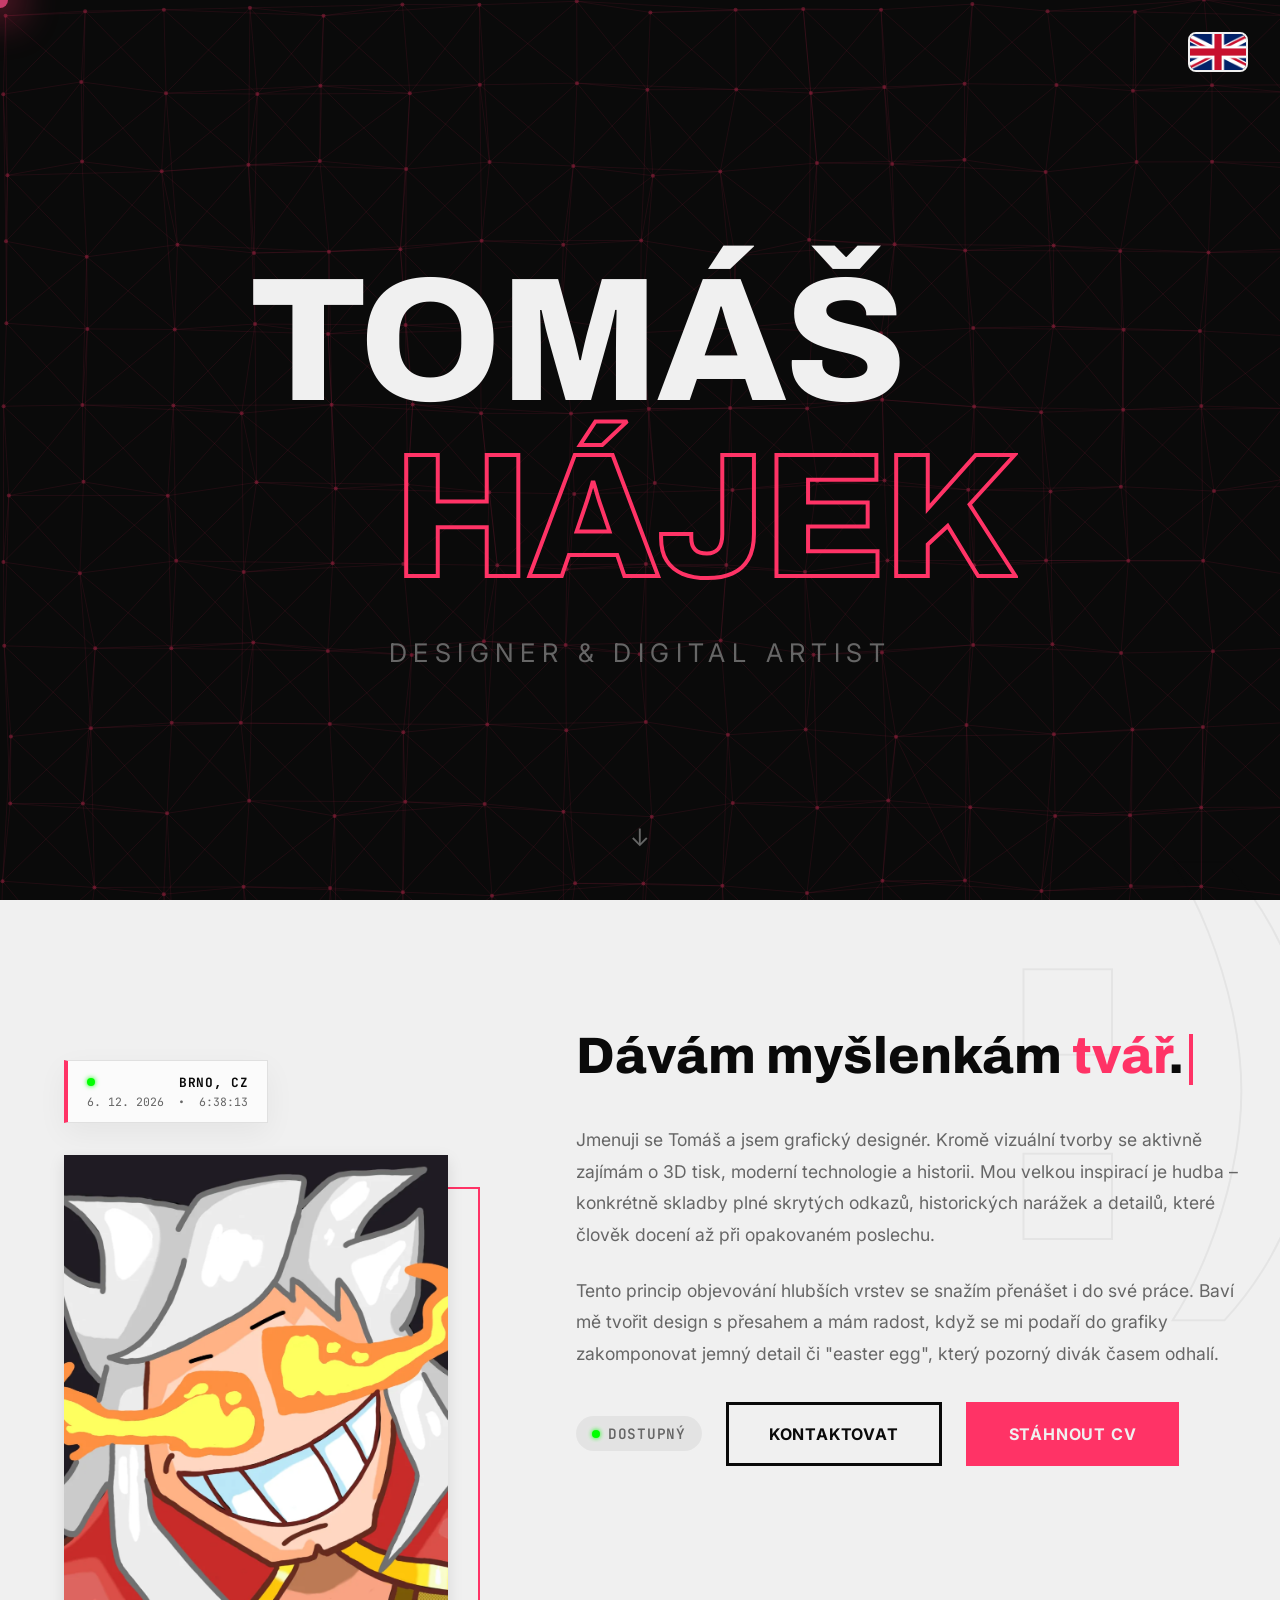
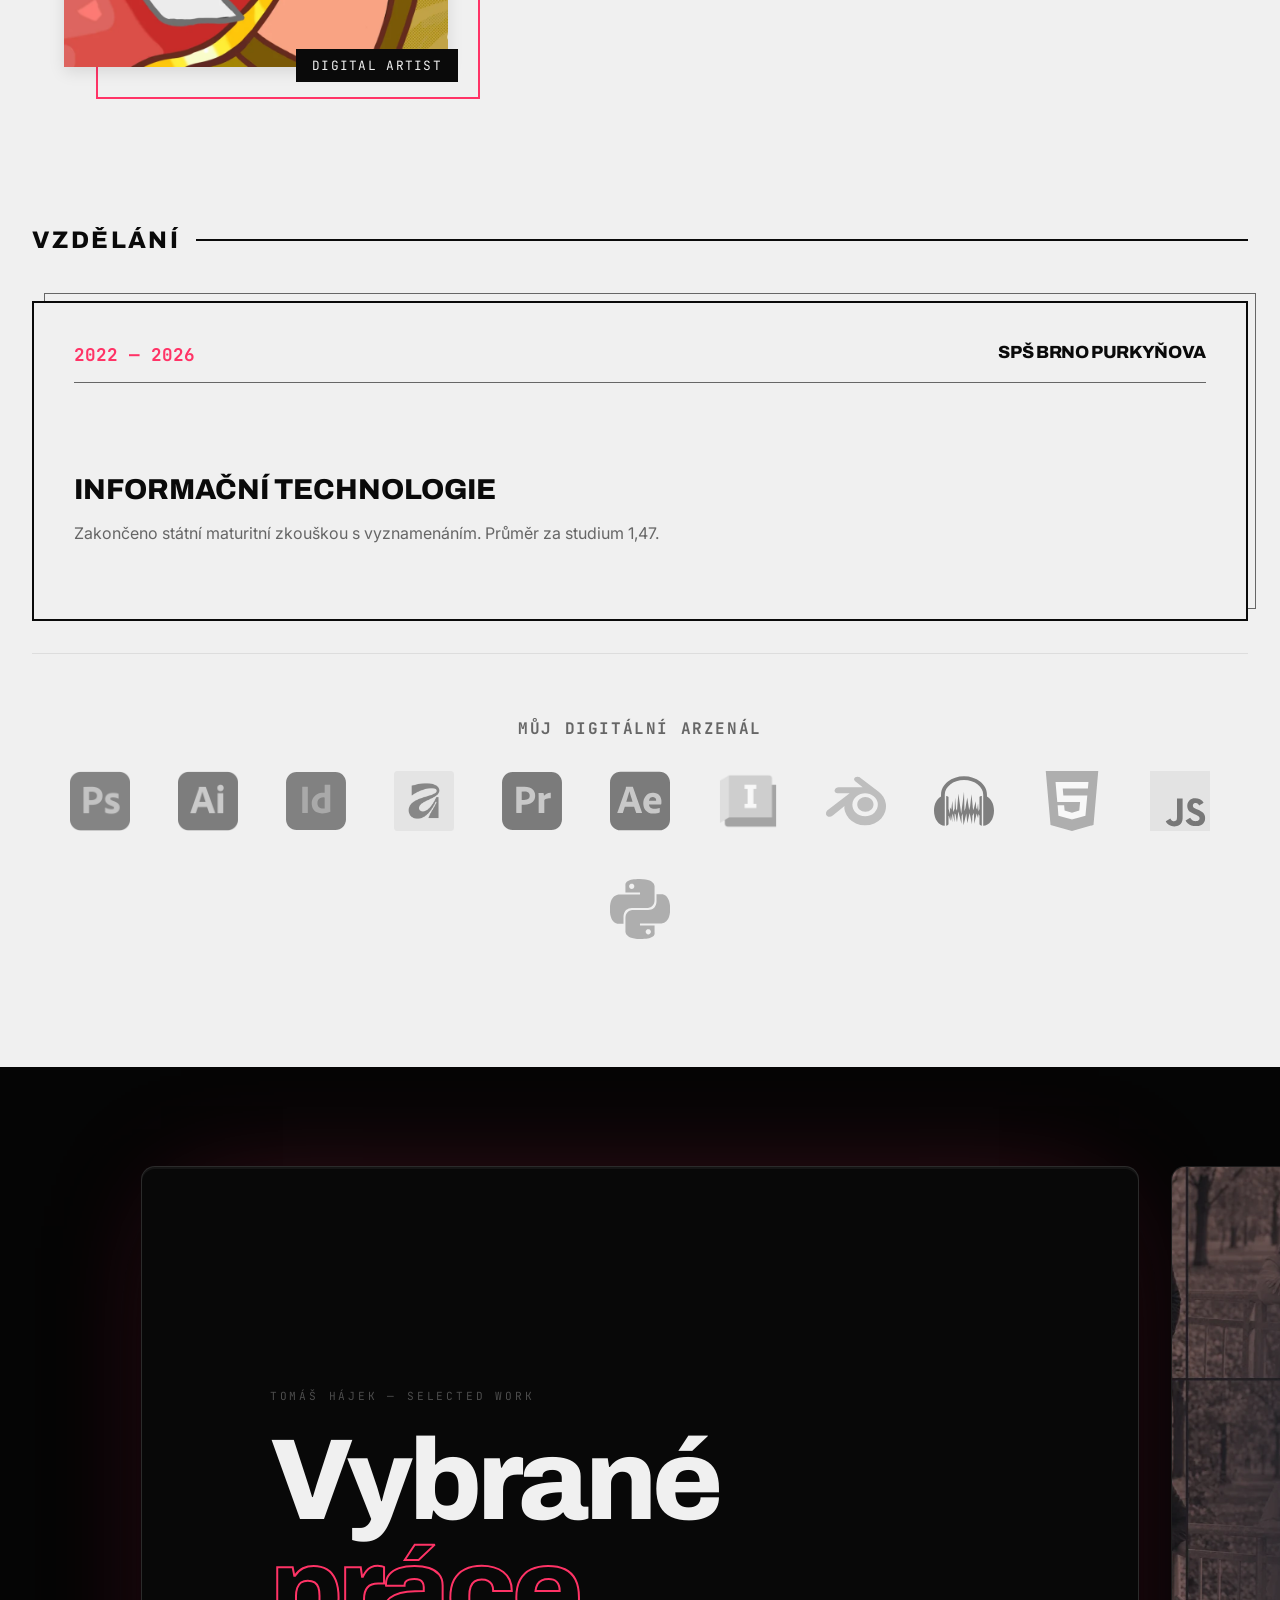
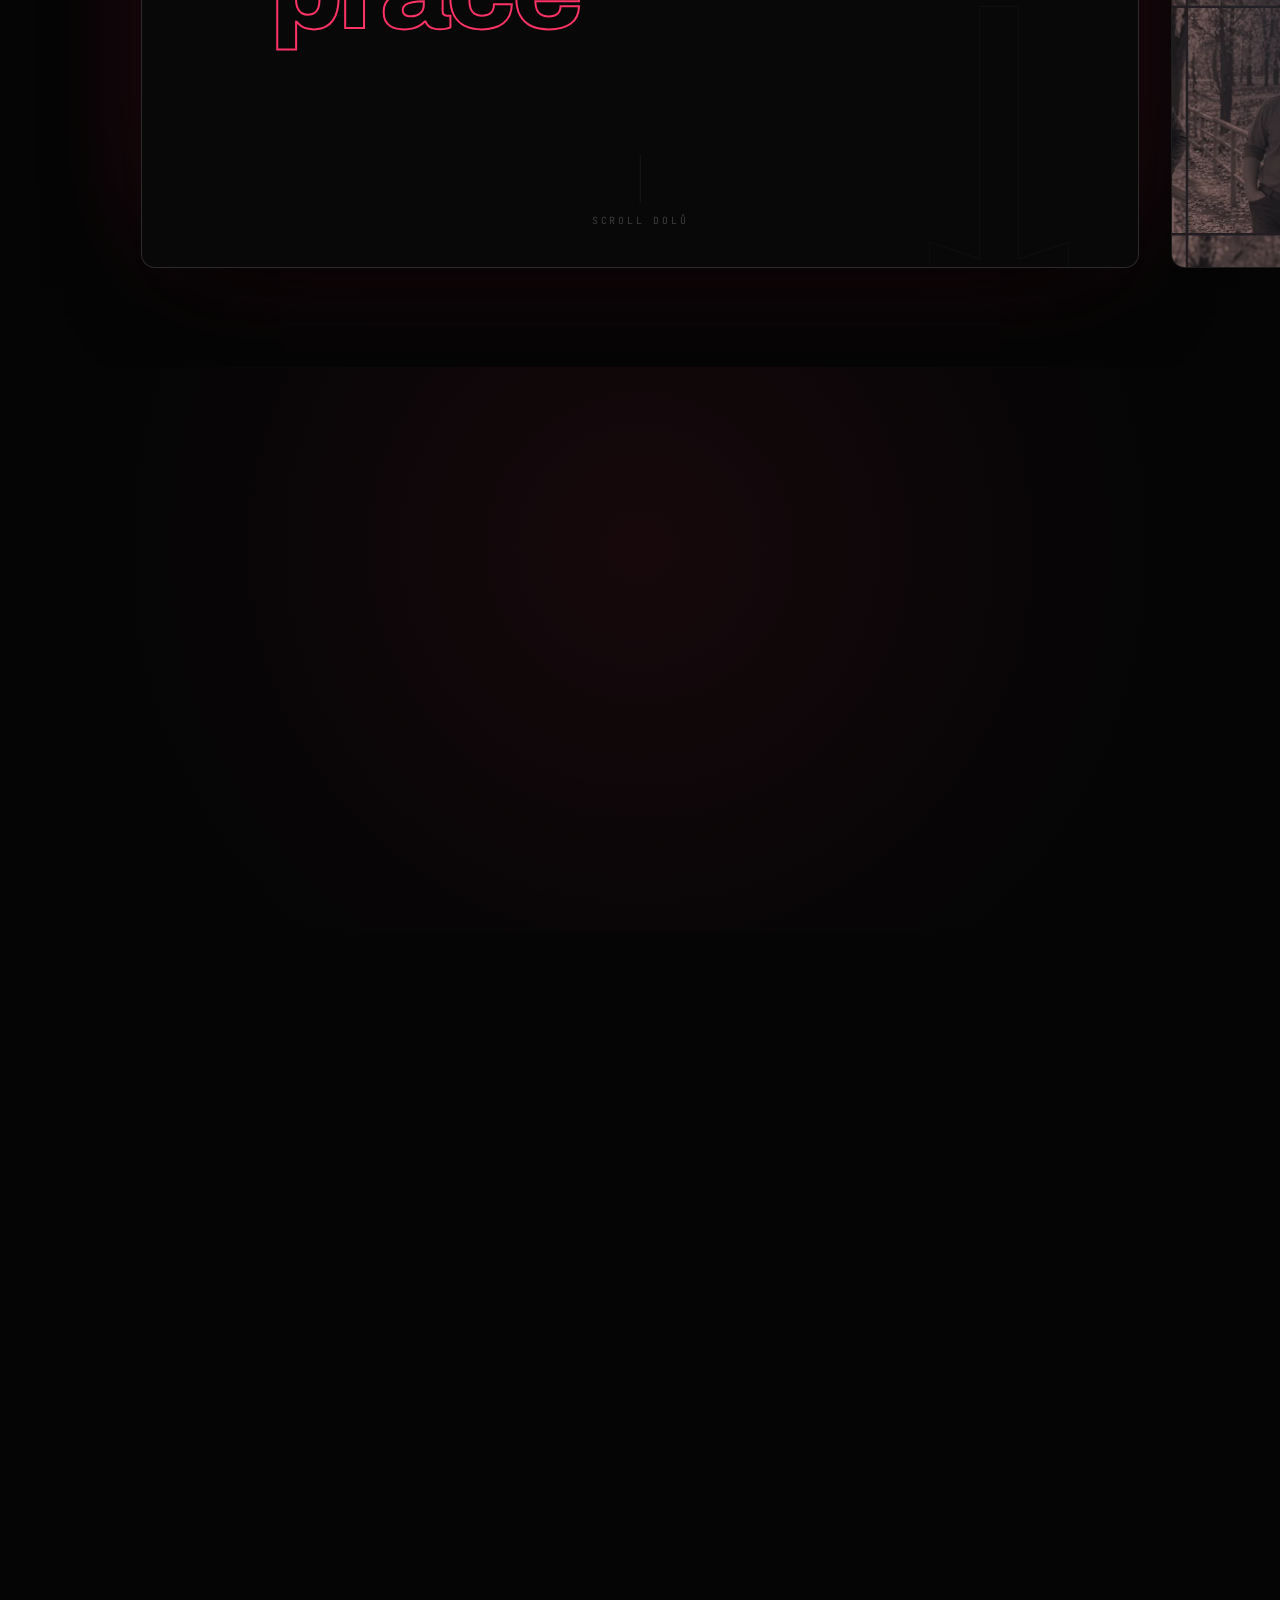
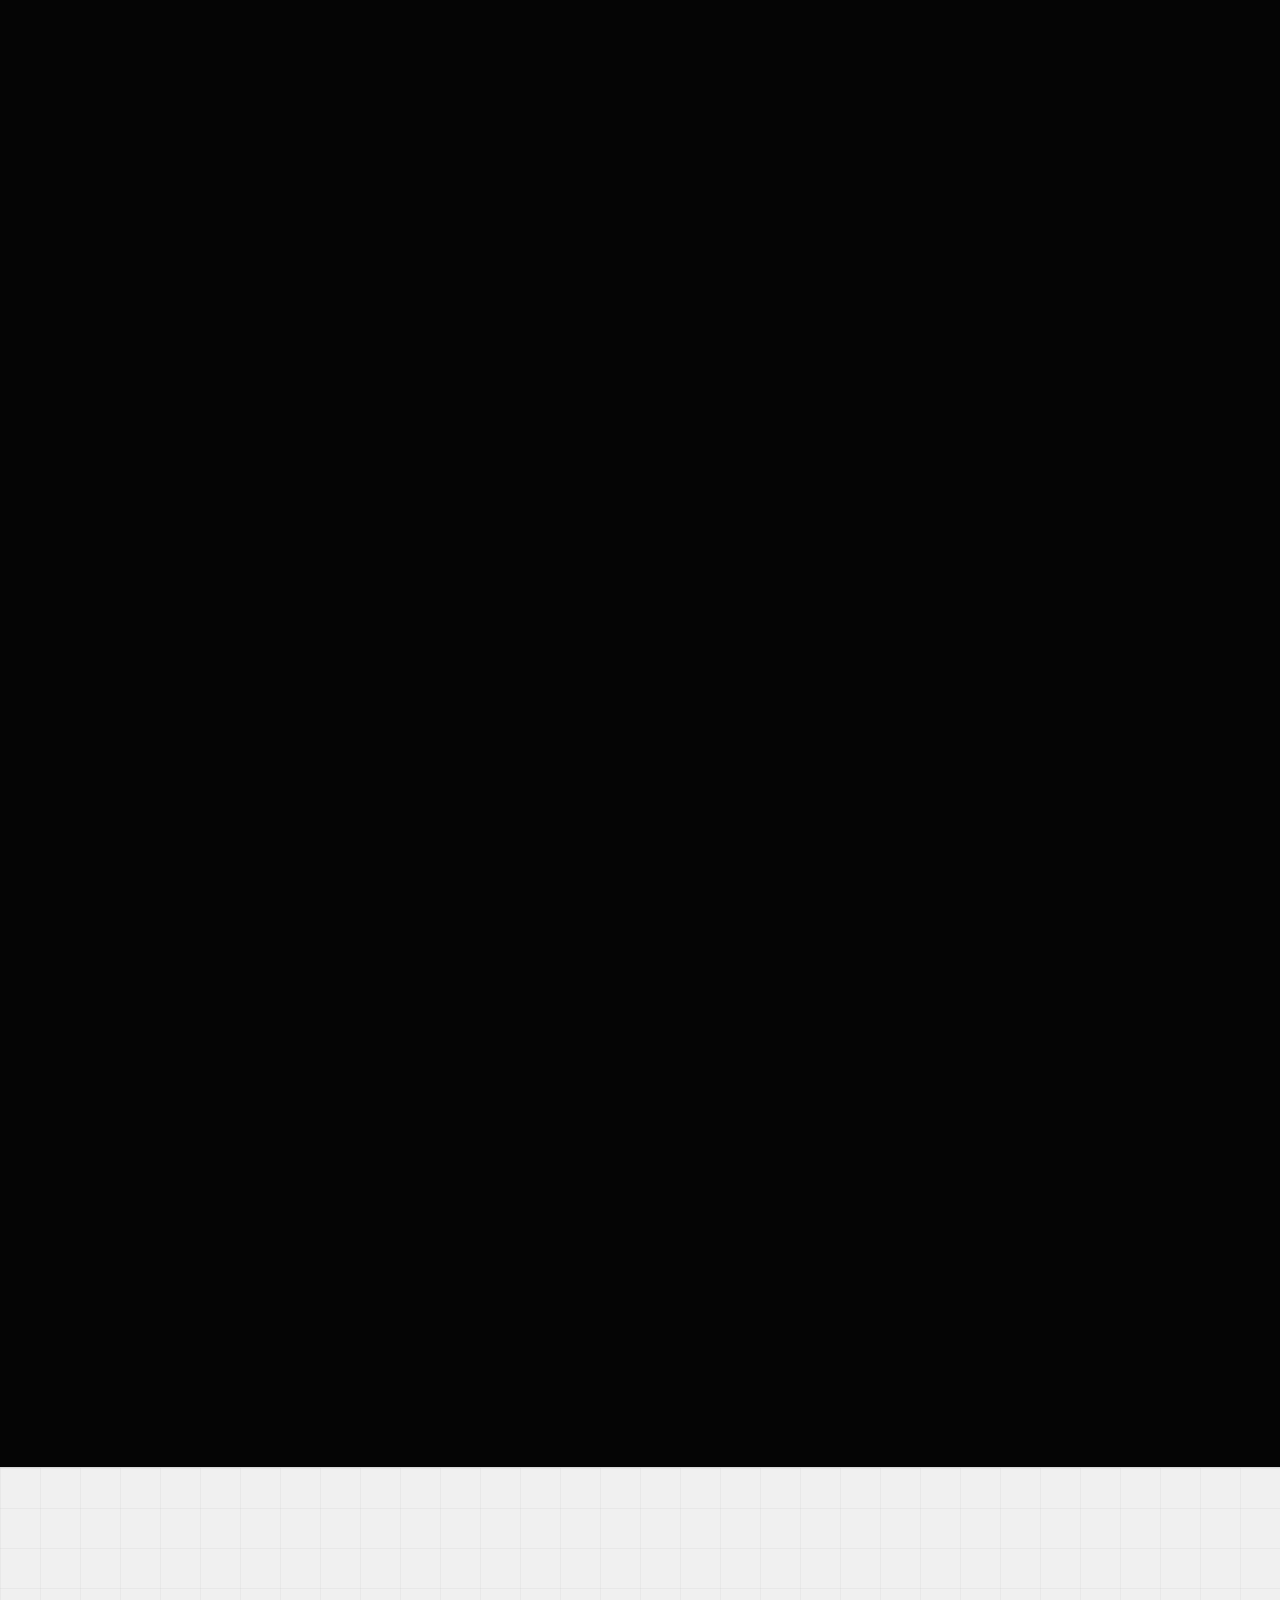
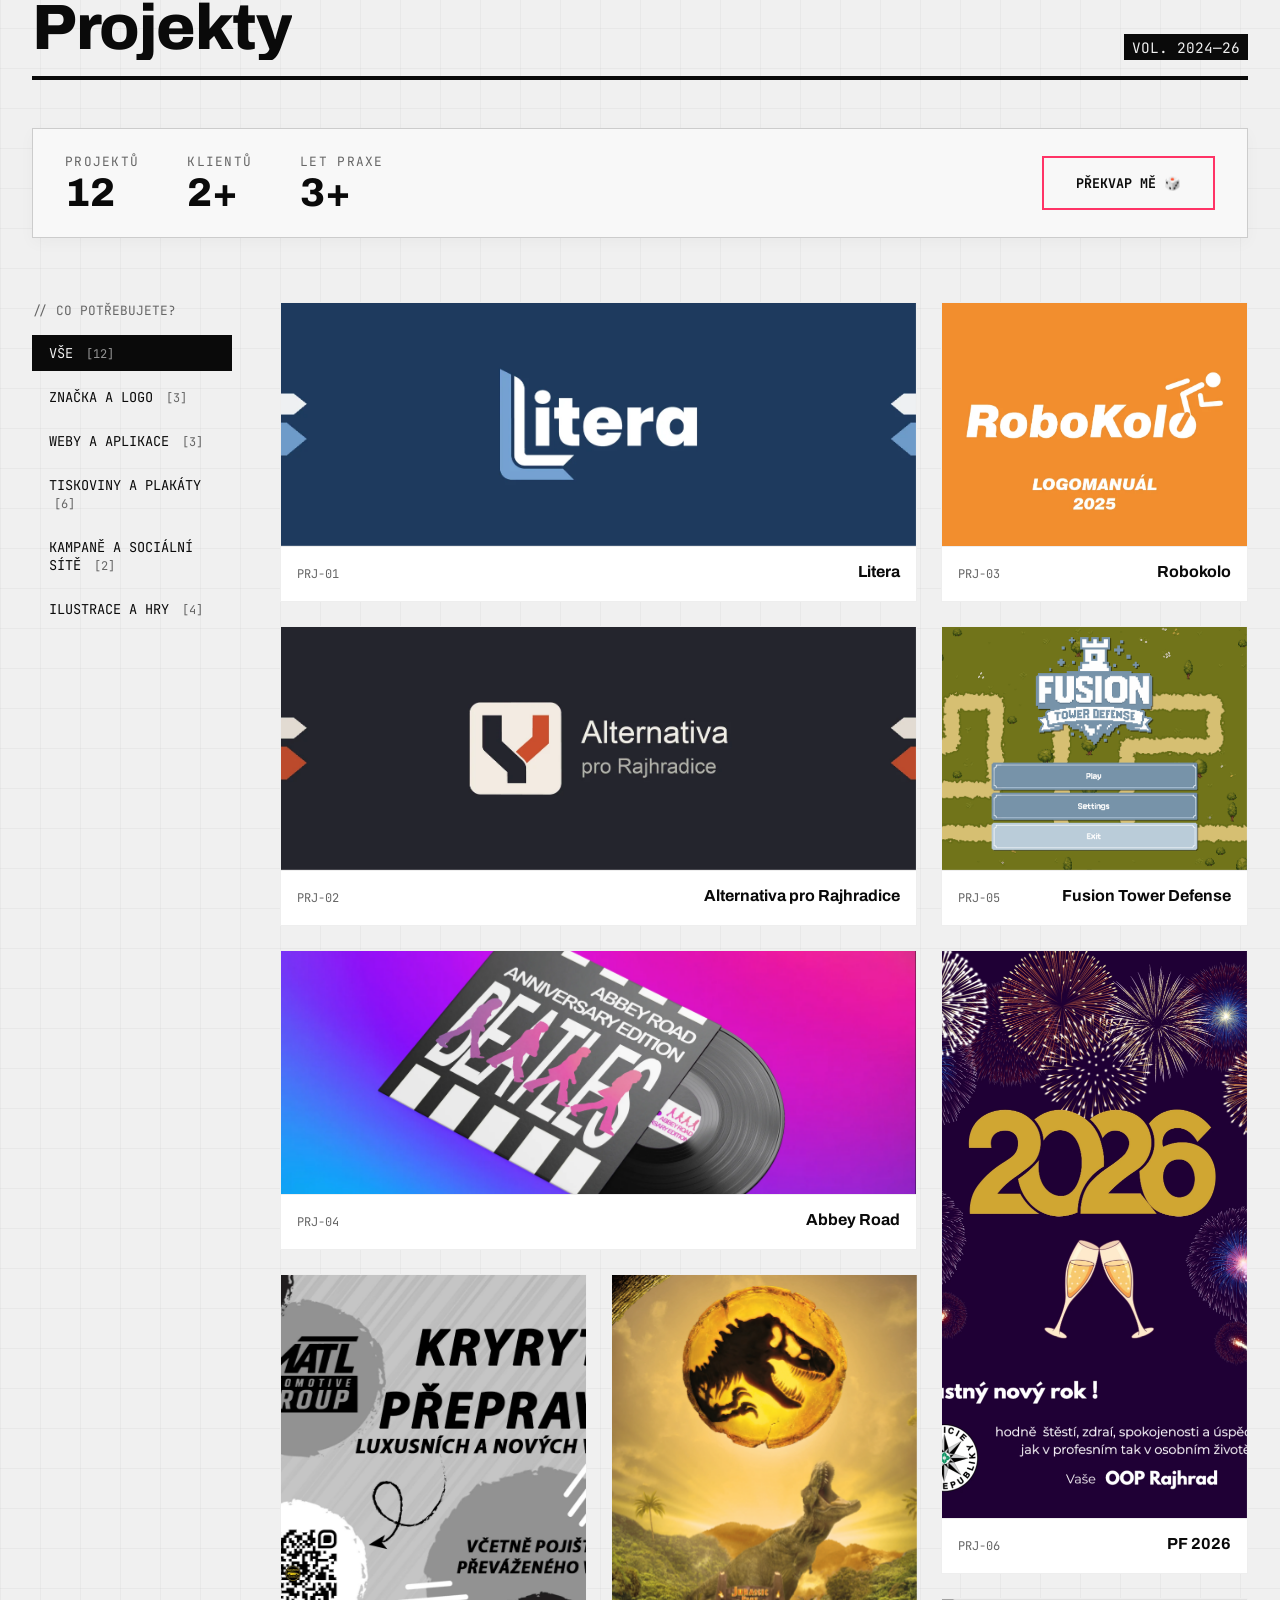
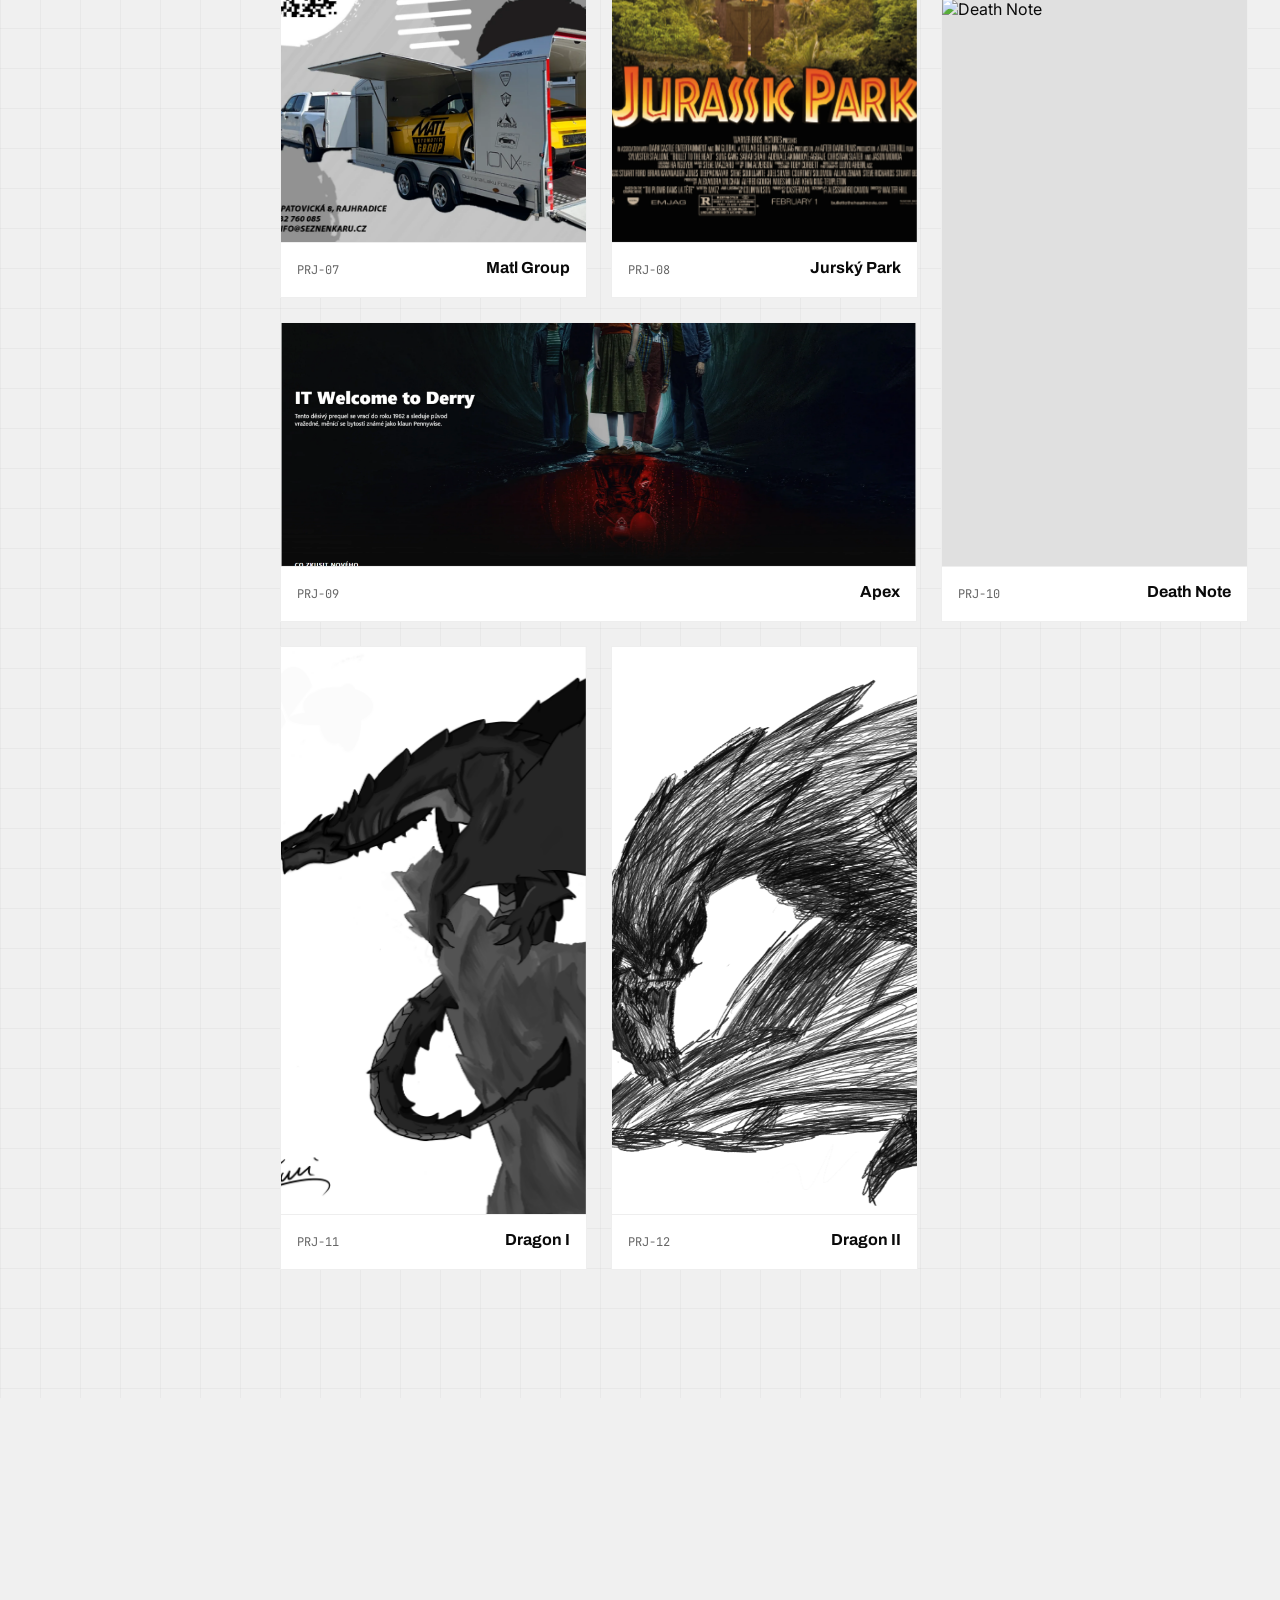
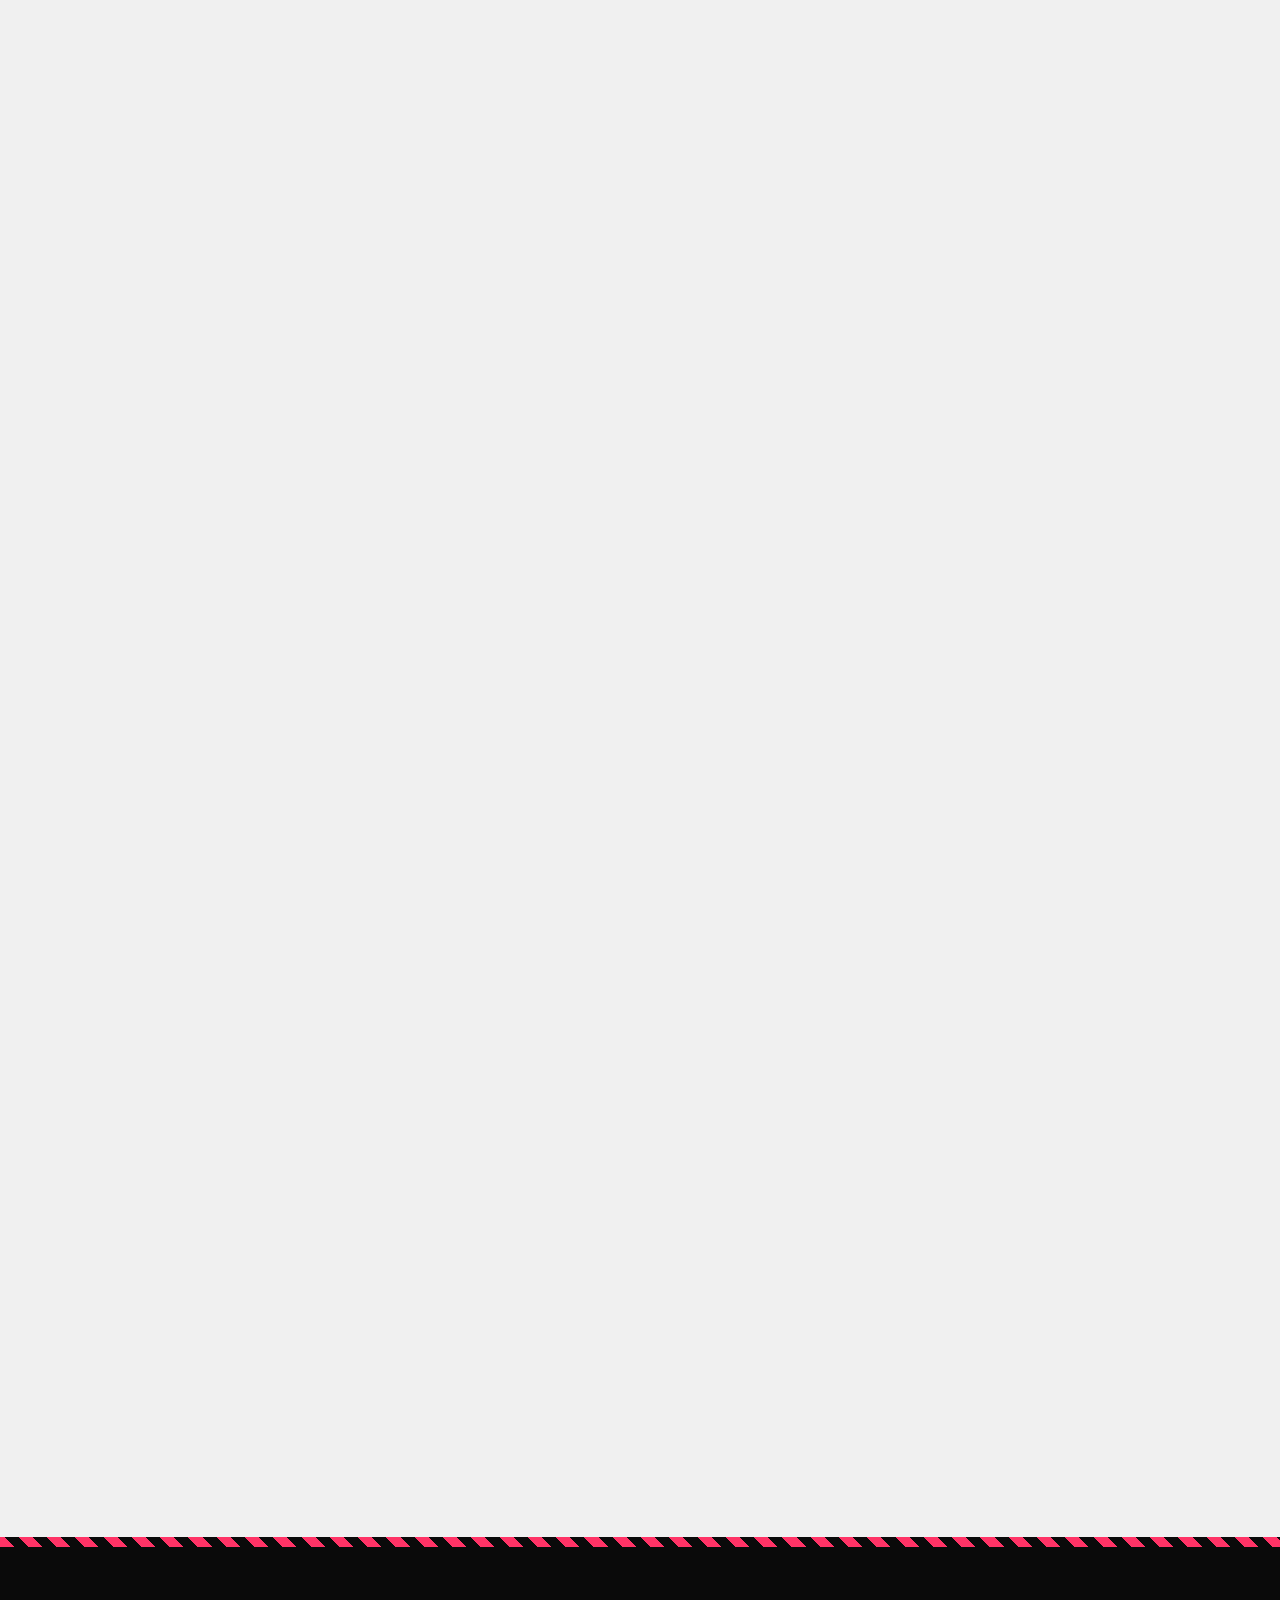
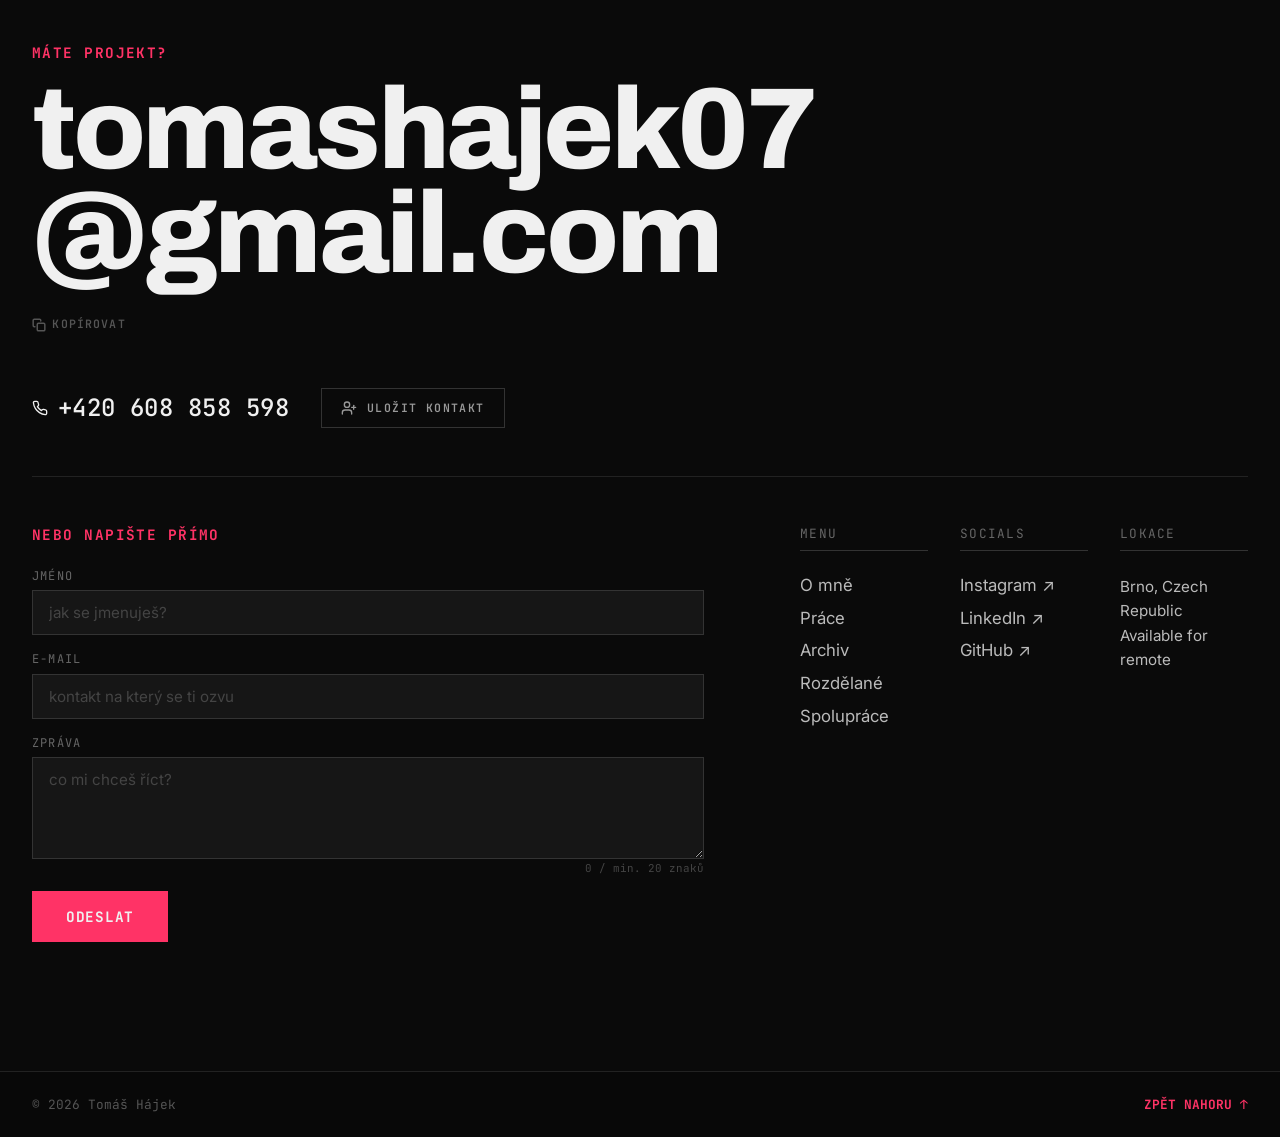
==== commit da56c608: "Put Maki back on dark, widen the website shots, add the mosaic slide Maki's mark sits on its own dar" ====
--- a/index.html
+++ b/index.html
@@ -482,7 +482,7 @@
 
                 <ul class="wip-grid" role="list">
                     <li class="wip-card" style="--wip-accent:#e9b75e">
-                        <div class="wip-mark" aria-hidden="true"><img src="img/wip/maki-mark.svg" alt="" class="wip-logo" loading="lazy" width="88" height="88"></div>
+                        <div class="wip-mark is-dark" aria-hidden="true"><img src="img/wip/maki-mark.svg" alt="" class="wip-logo" loading="lazy" width="88" height="88"></div>
                         <div class="wip-body">
                             <div class="wip-top">
                                 <h3 class="wip-name">Maki</h3>
--- a/css/wip.css
+++ b/css/wip.css
@@ -116,6 +116,12 @@
     padding: 0.3rem;
 }
 
+/* Maki je tmavá aplikace a jeho jantarová je laděná na tmavou plochu —
+   na světlé dlaždici by značka ztratila charakter. */
+.wip-mark.is-dark {
+    background: #1c1915;
+}
+
 /* Zástupný monogram — pro projekty bez použitelného loga */
 .wip-mark.is-placeholder {
     background: none;
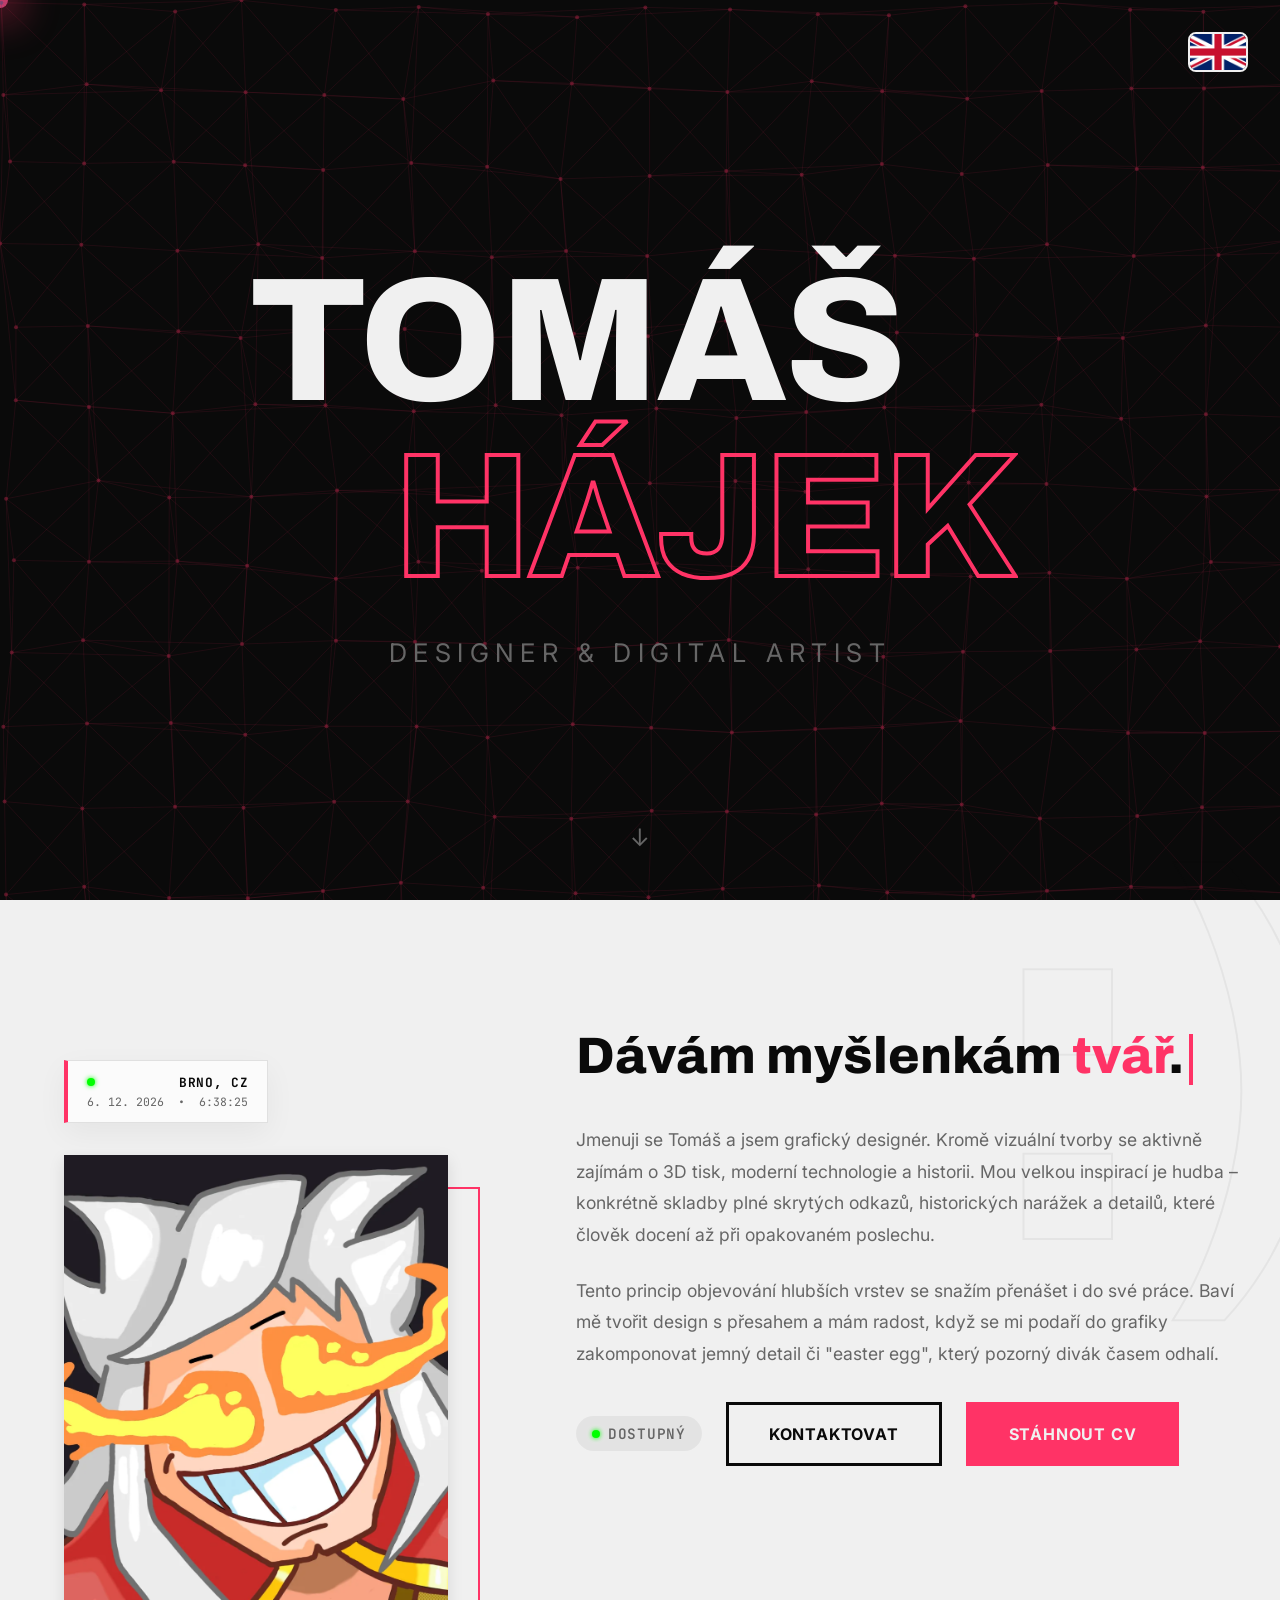
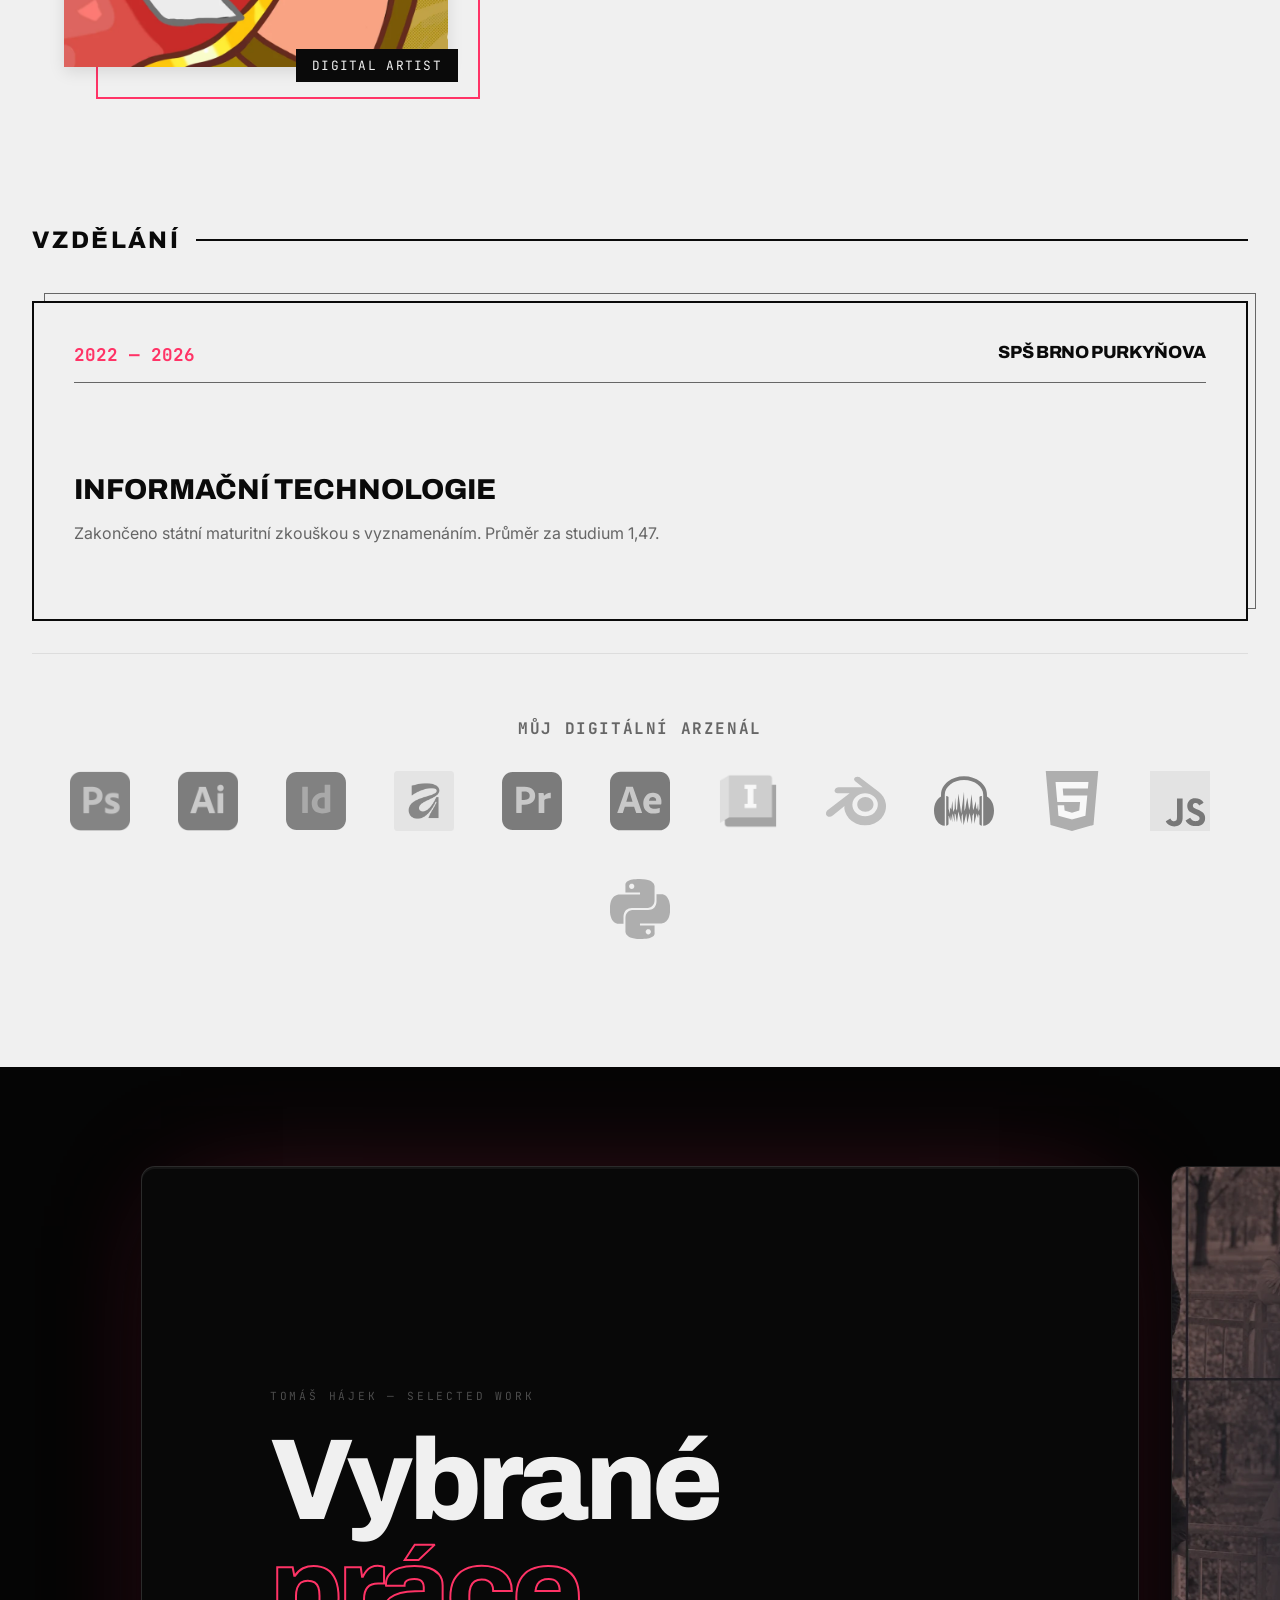
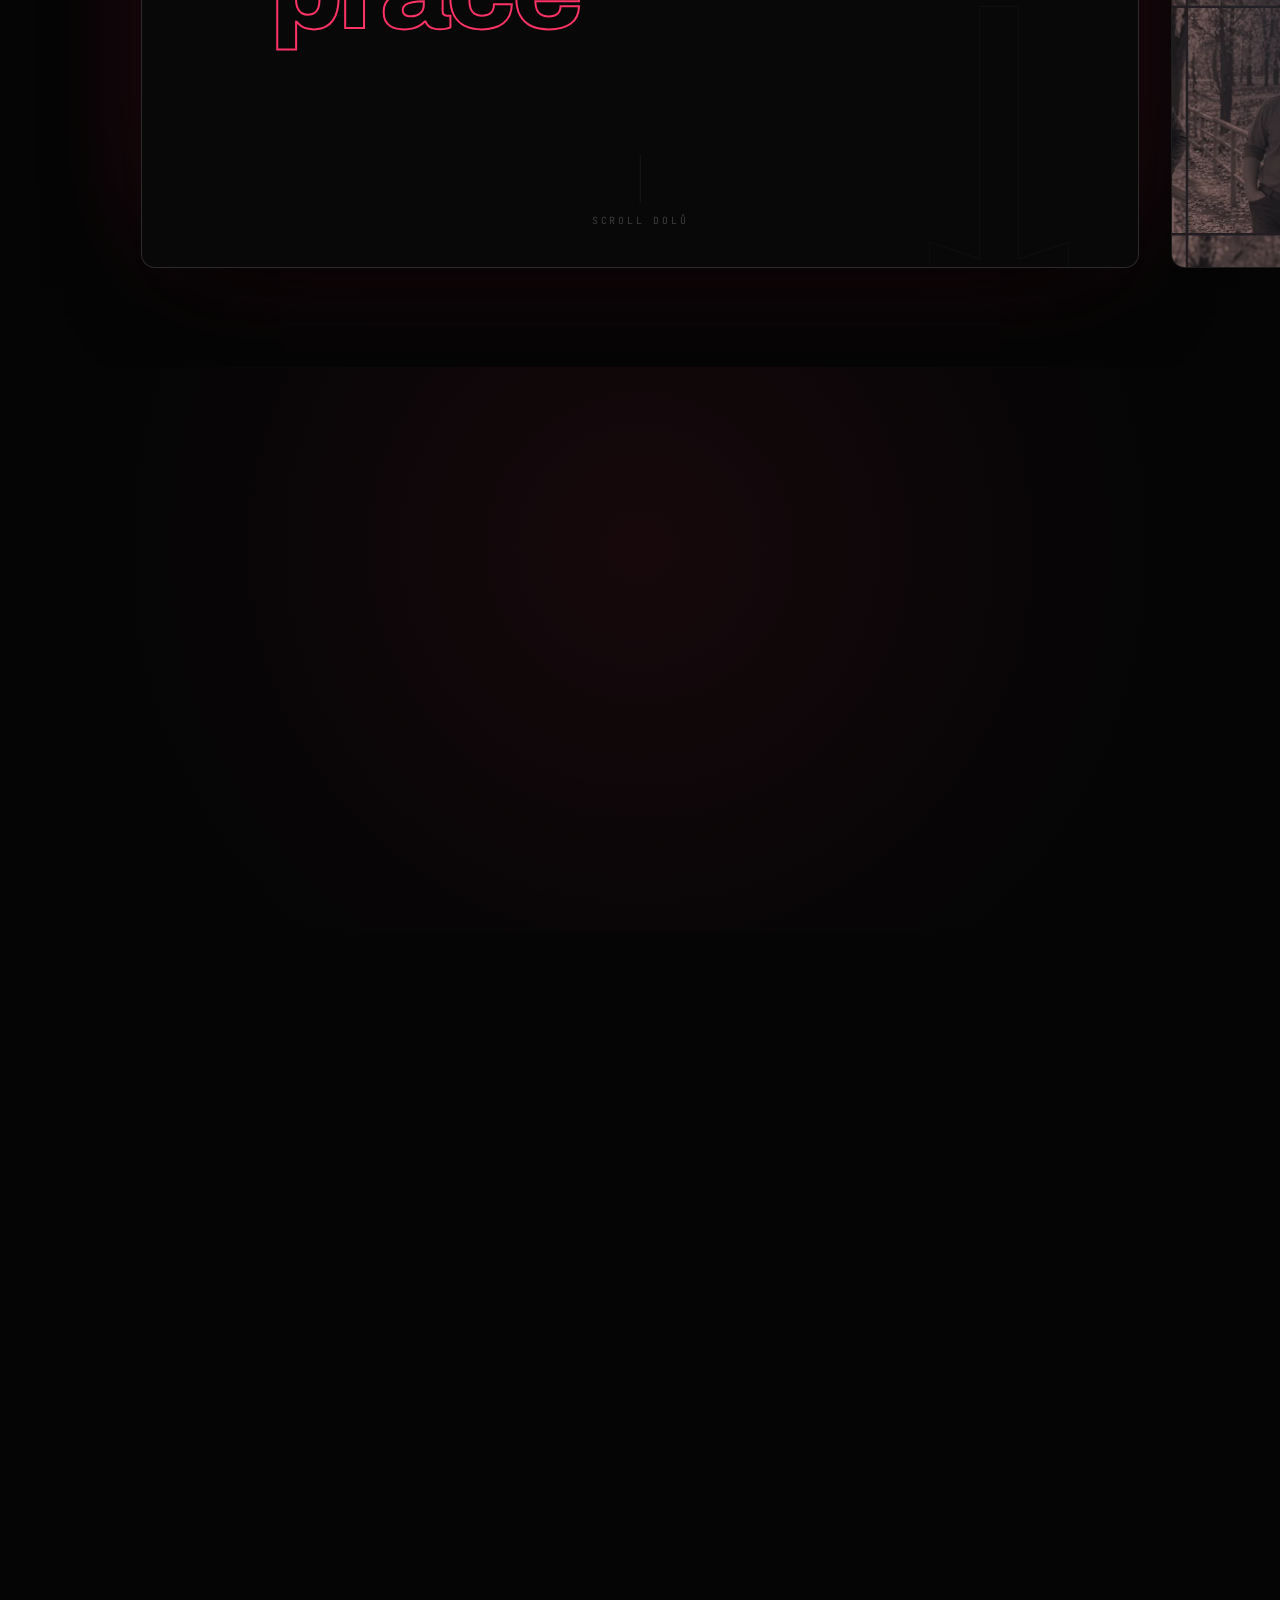
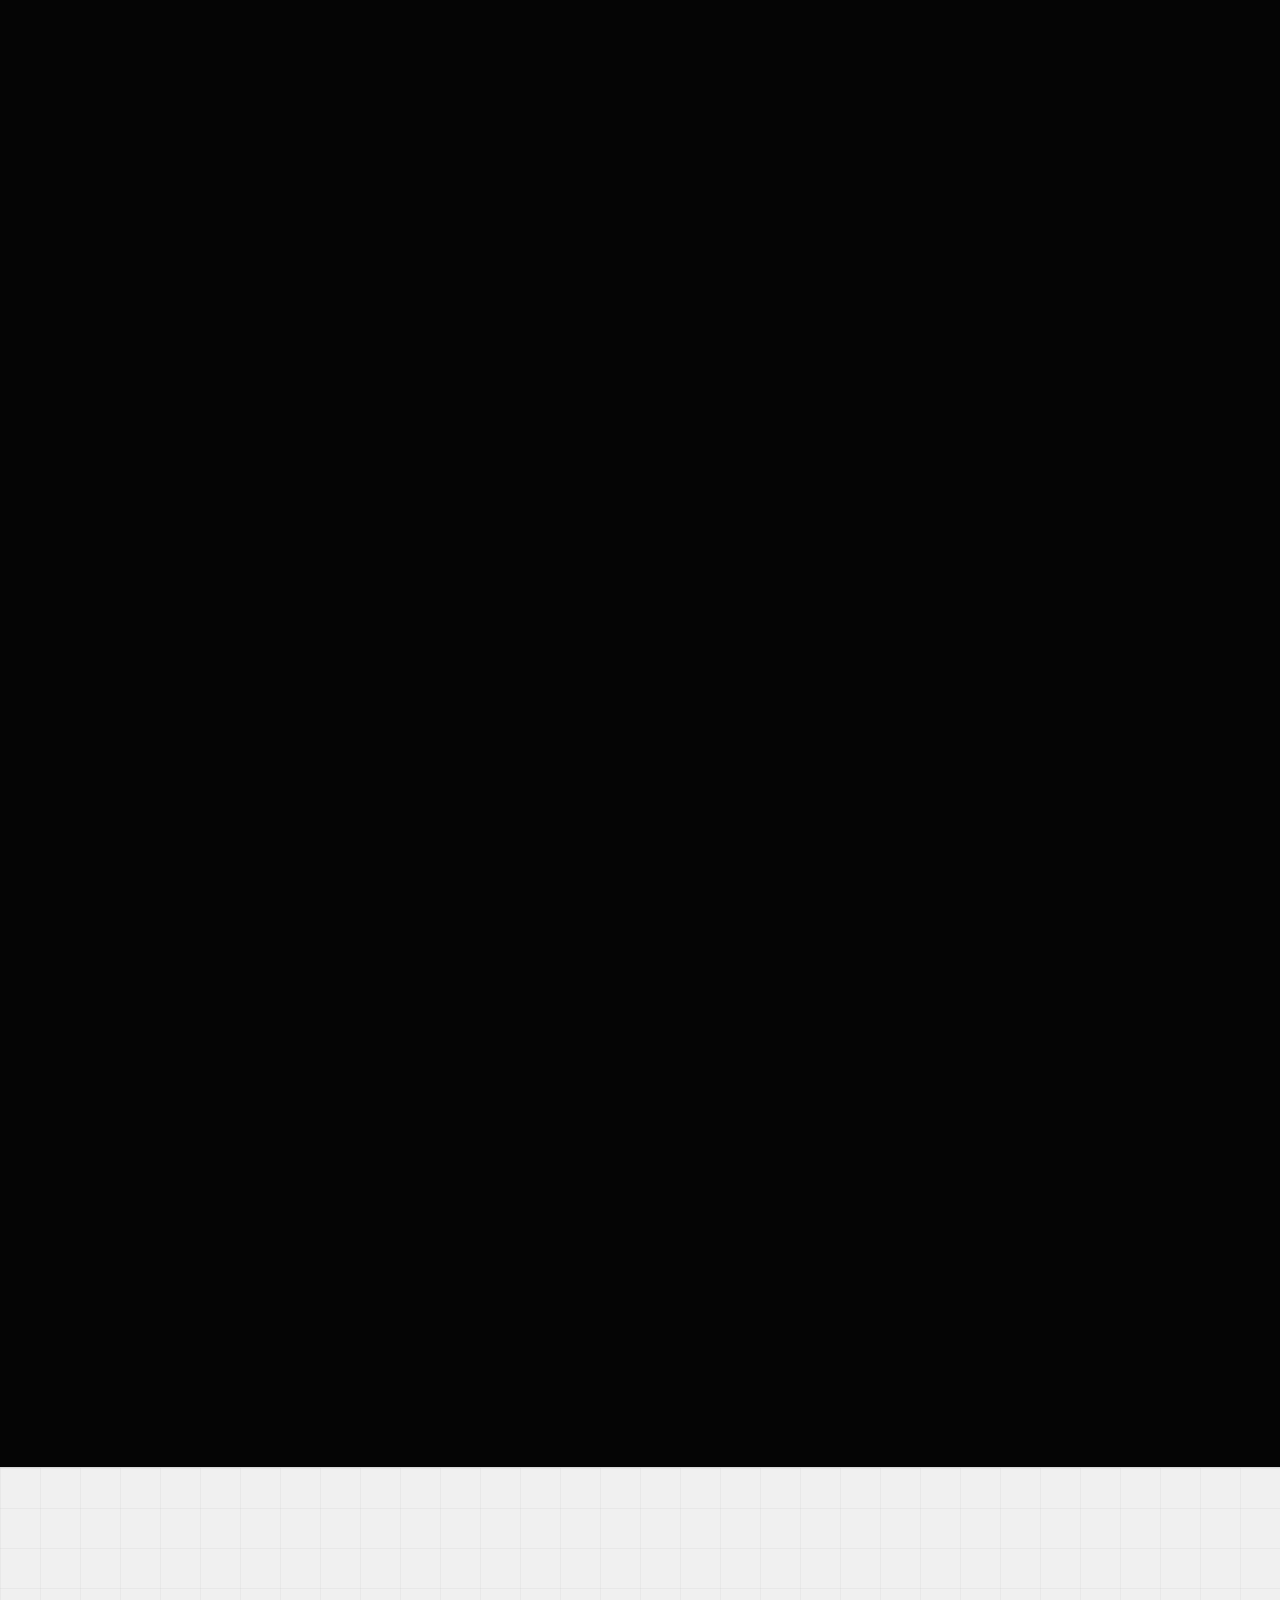
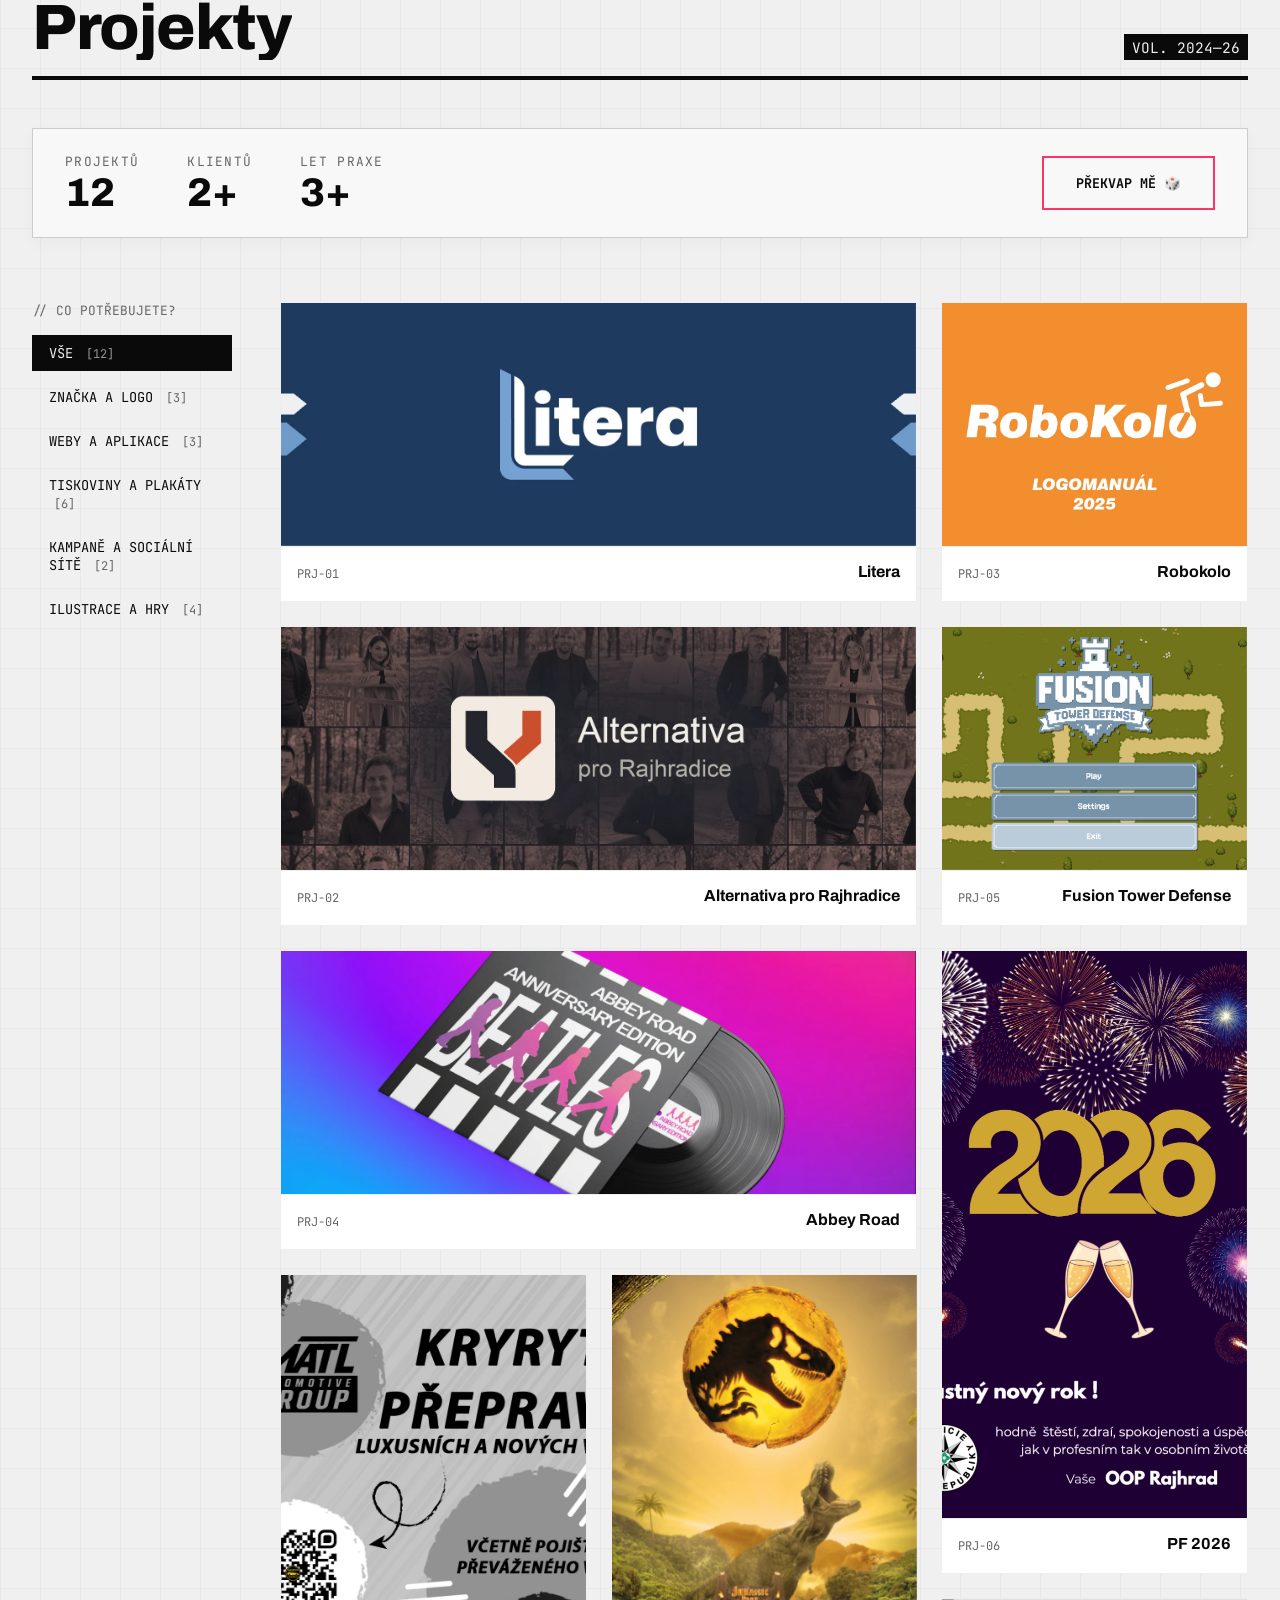
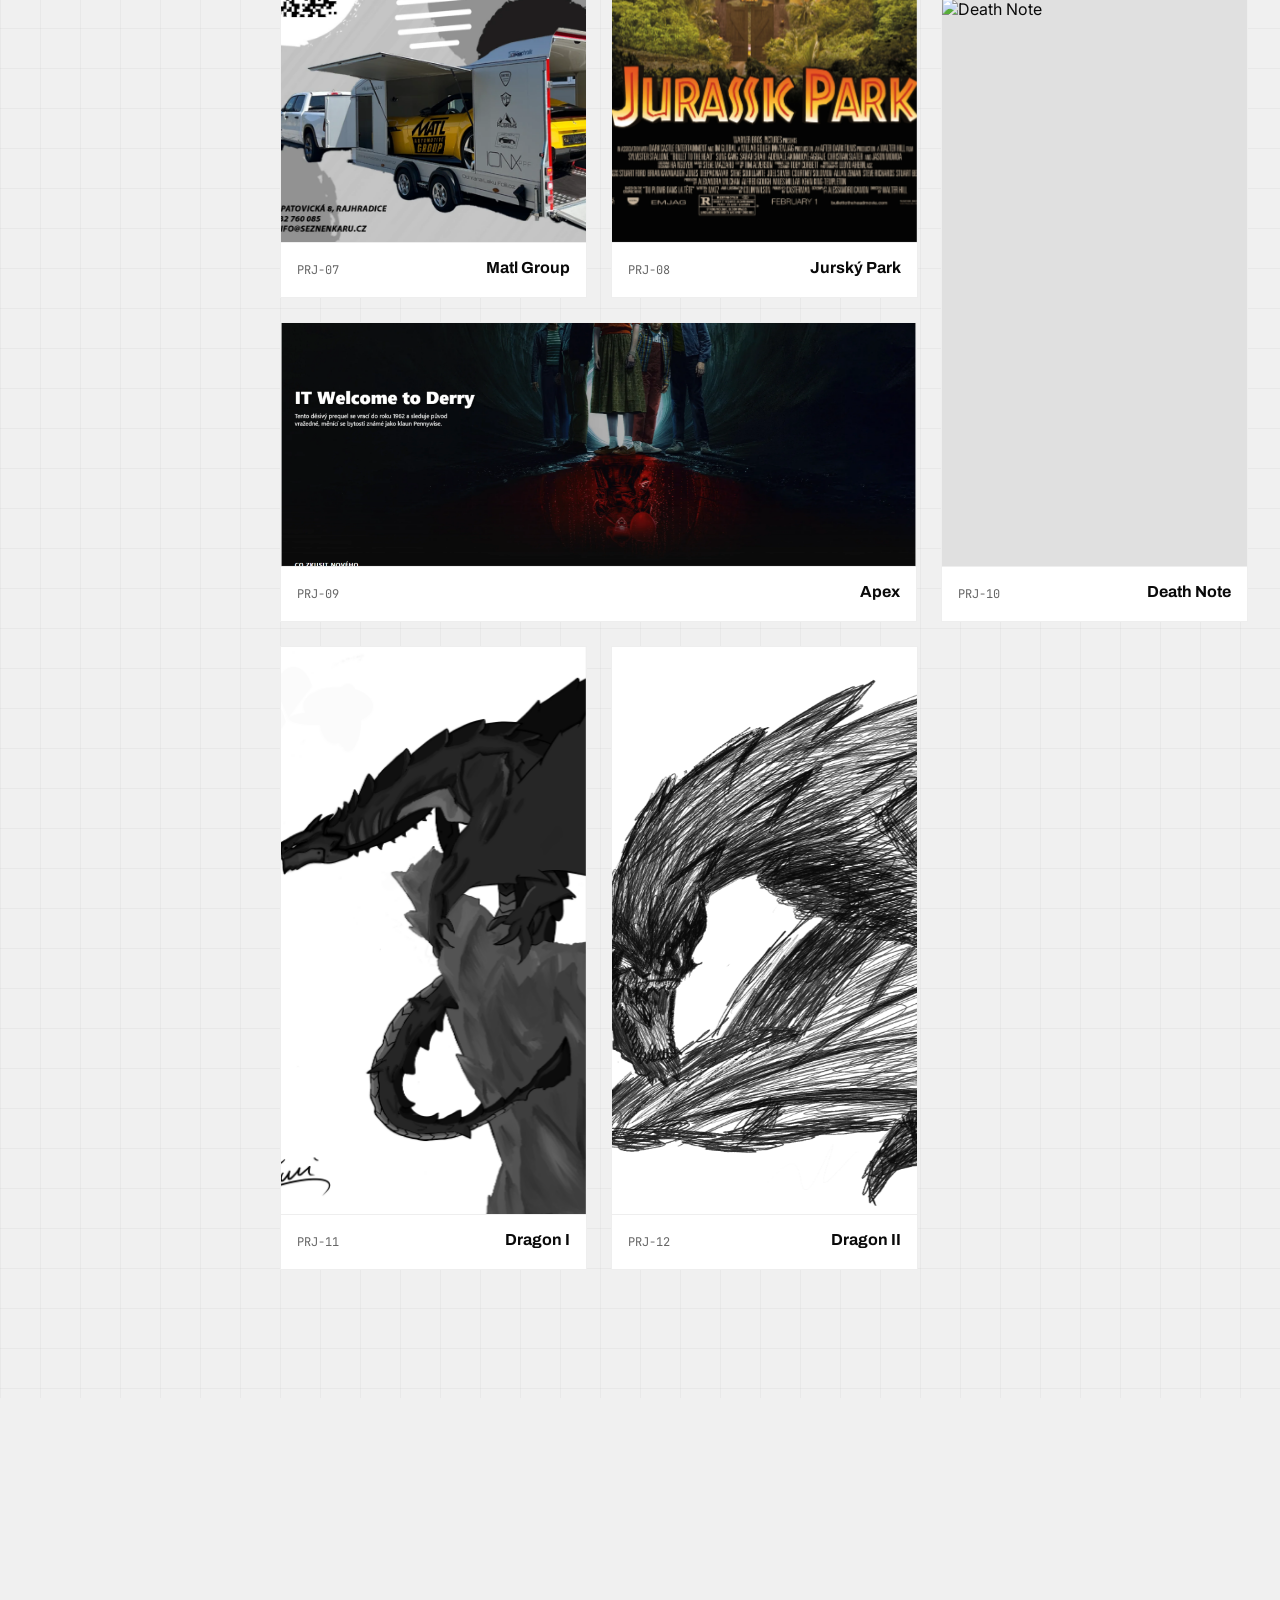
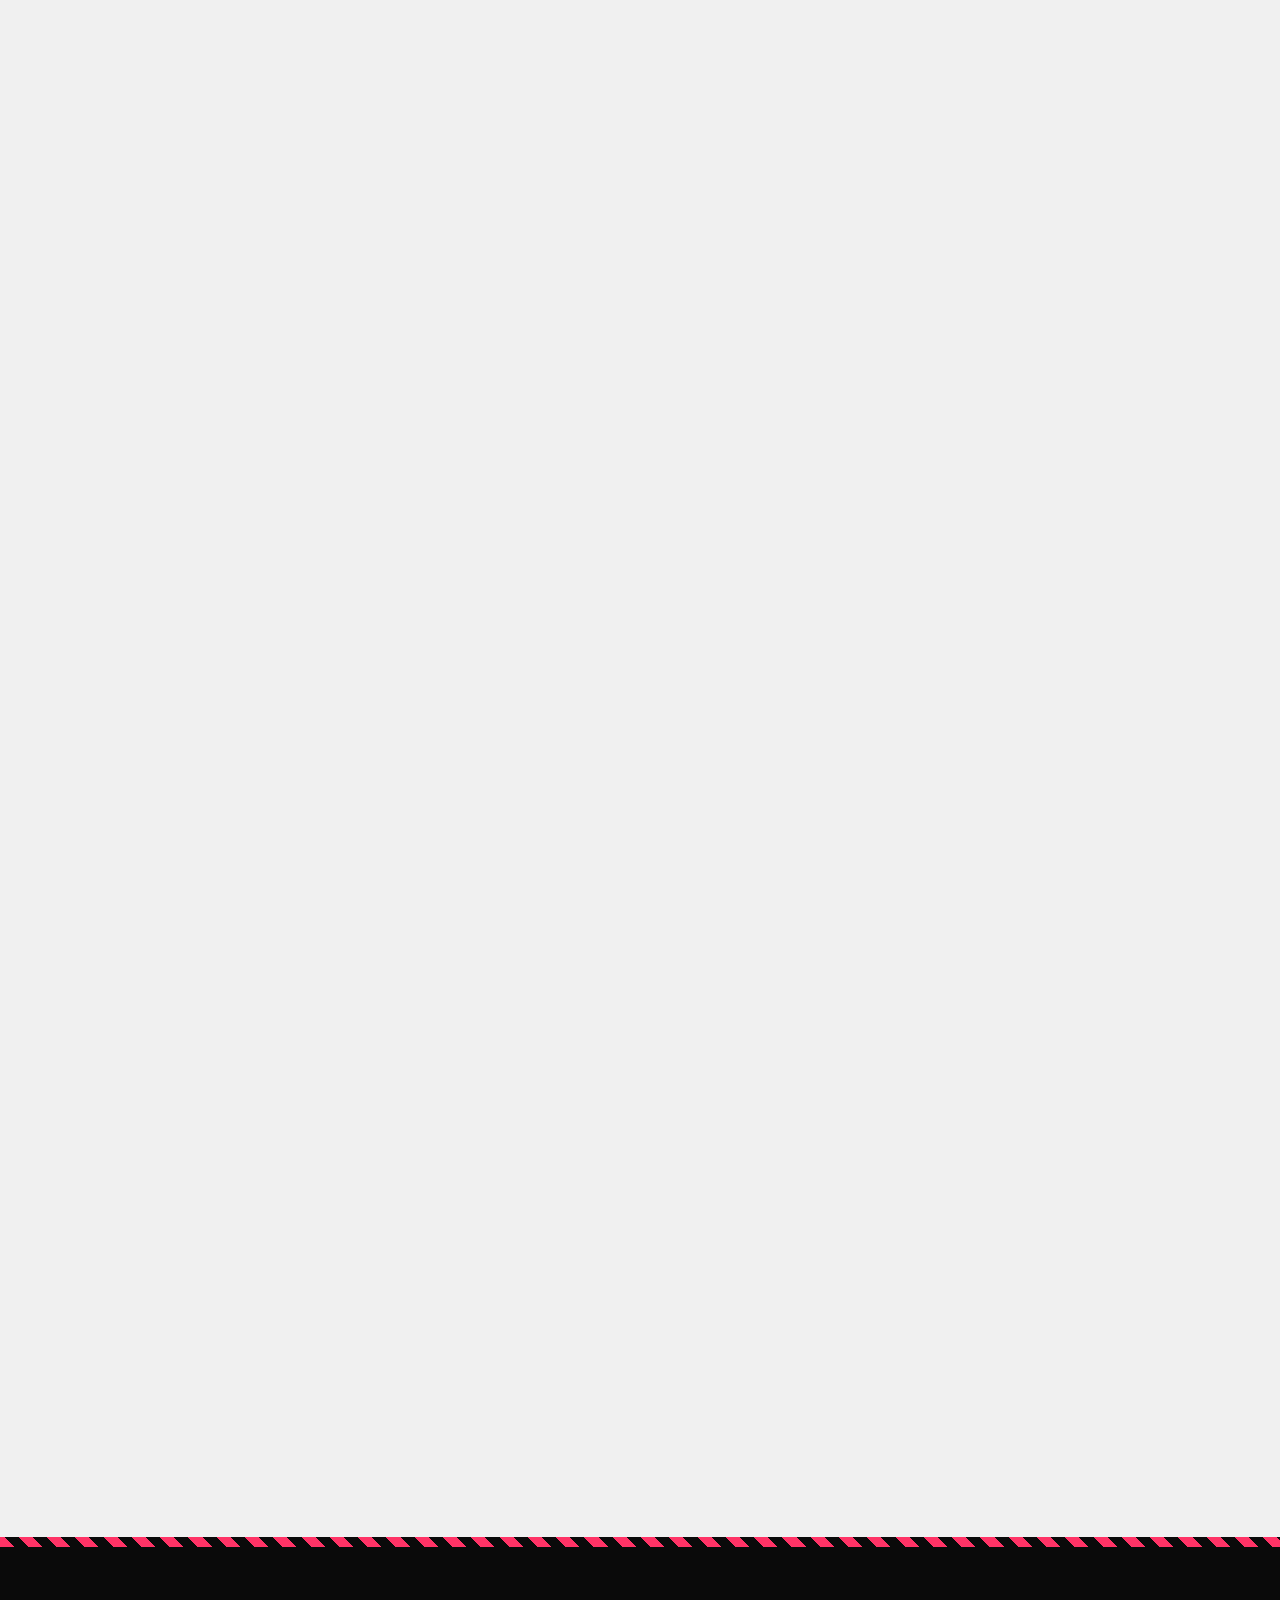
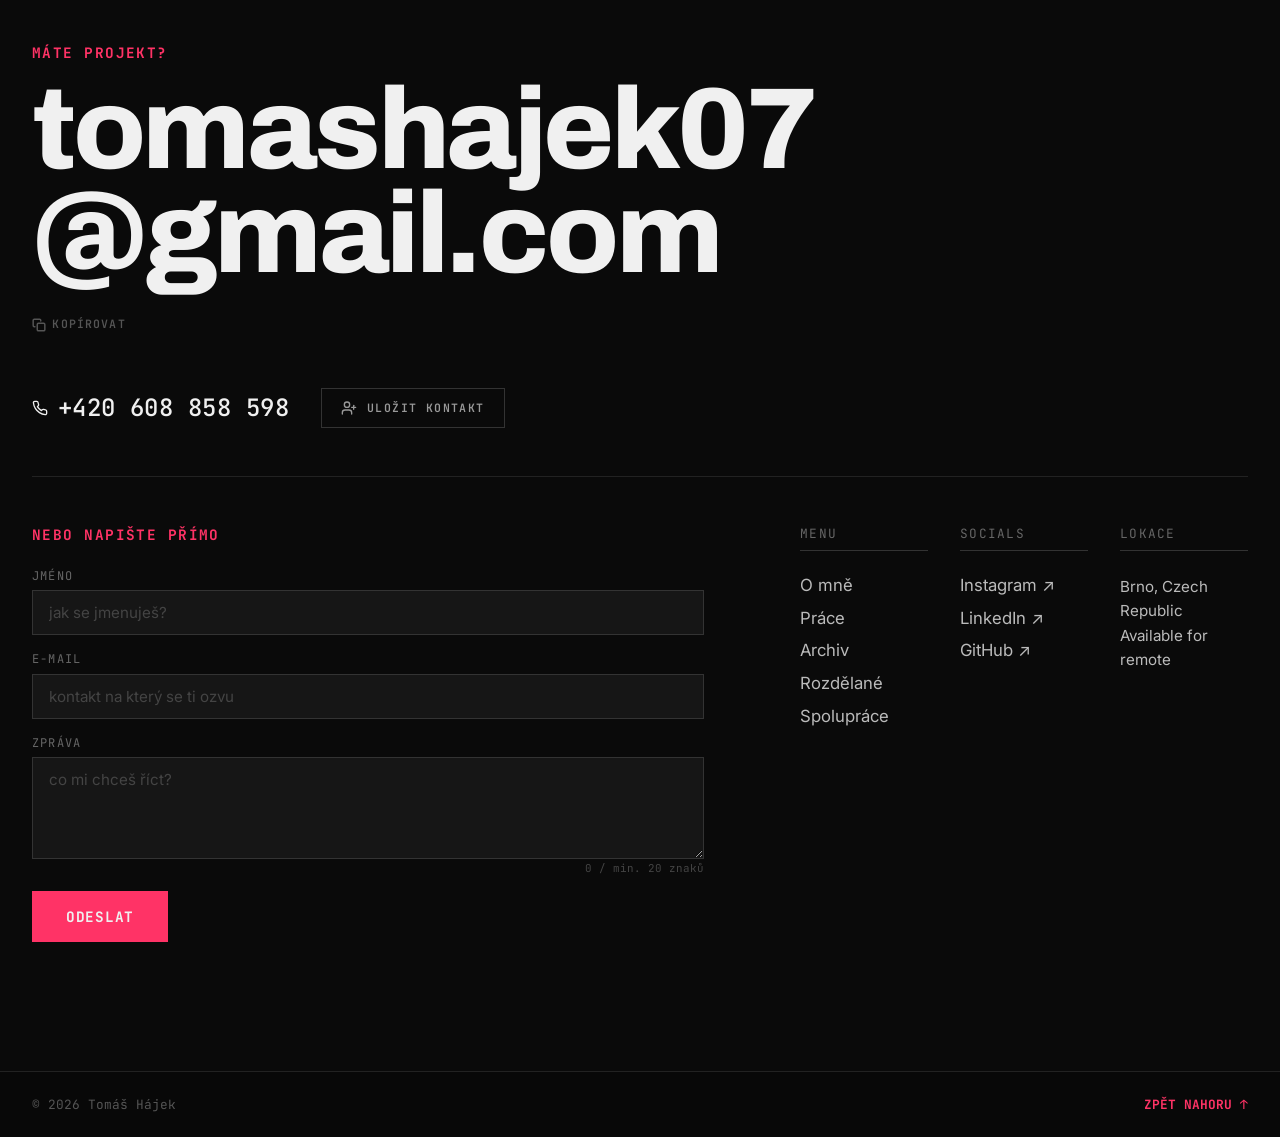
==== commit 6943badd: "New share image, mosaic archive card, drop the website shots Sharing the site now shows the hero: th" ====
--- a/index.html
+++ b/index.html
@@ -17,10 +17,10 @@
     <meta property="og:url" content="https://tomashajek.com/">
     <meta property="og:title" content="Tomáš Hájek — Designer & Digital Artist">
     <meta property="og:description" content="Grafický designér a digitální umělec z Brna. Branding, vizuální identita, print design.">
-    <meta property="og:image" content="https://tomashajek.com/img/og-image.jpg">
+    <meta property="og:image" content="https://tomashajek.com/img/og-tomas-hajek.jpg">
     <meta property="og:image:width" content="1200">
     <meta property="og:image:height" content="630">
-    <meta property="og:image:alt" content="Tomáš Hájek — Designer Portfolio">
+    <meta property="og:image:alt" content="Tomáš Hájek — grafický designér">
     <meta property="og:locale" content="cs_CZ">
     <meta property="og:site_name" content="Tomáš Hájek Portfolio">
 
@@ -29,8 +29,8 @@
     <meta name="twitter:url" content="https://tomashajek.com/">
     <meta name="twitter:title" content="Tomáš Hájek — Designer & Digital Artist">
     <meta name="twitter:description" content="Grafický designér a digitální umělec z Brna. Branding, vizuální identita, print design.">
-    <meta name="twitter:image" content="https://tomashajek.com/img/og-image.jpg">
-    <meta name="twitter:image:alt" content="Tomáš Hájek — Designer Portfolio">
+    <meta name="twitter:image" content="https://tomashajek.com/img/og-tomas-hajek.jpg">
+    <meta name="twitter:image:alt" content="Tomáš Hájek — grafický designér">
 
     <!-- Theme -->
     <meta name="theme-color" content="#ff3366">
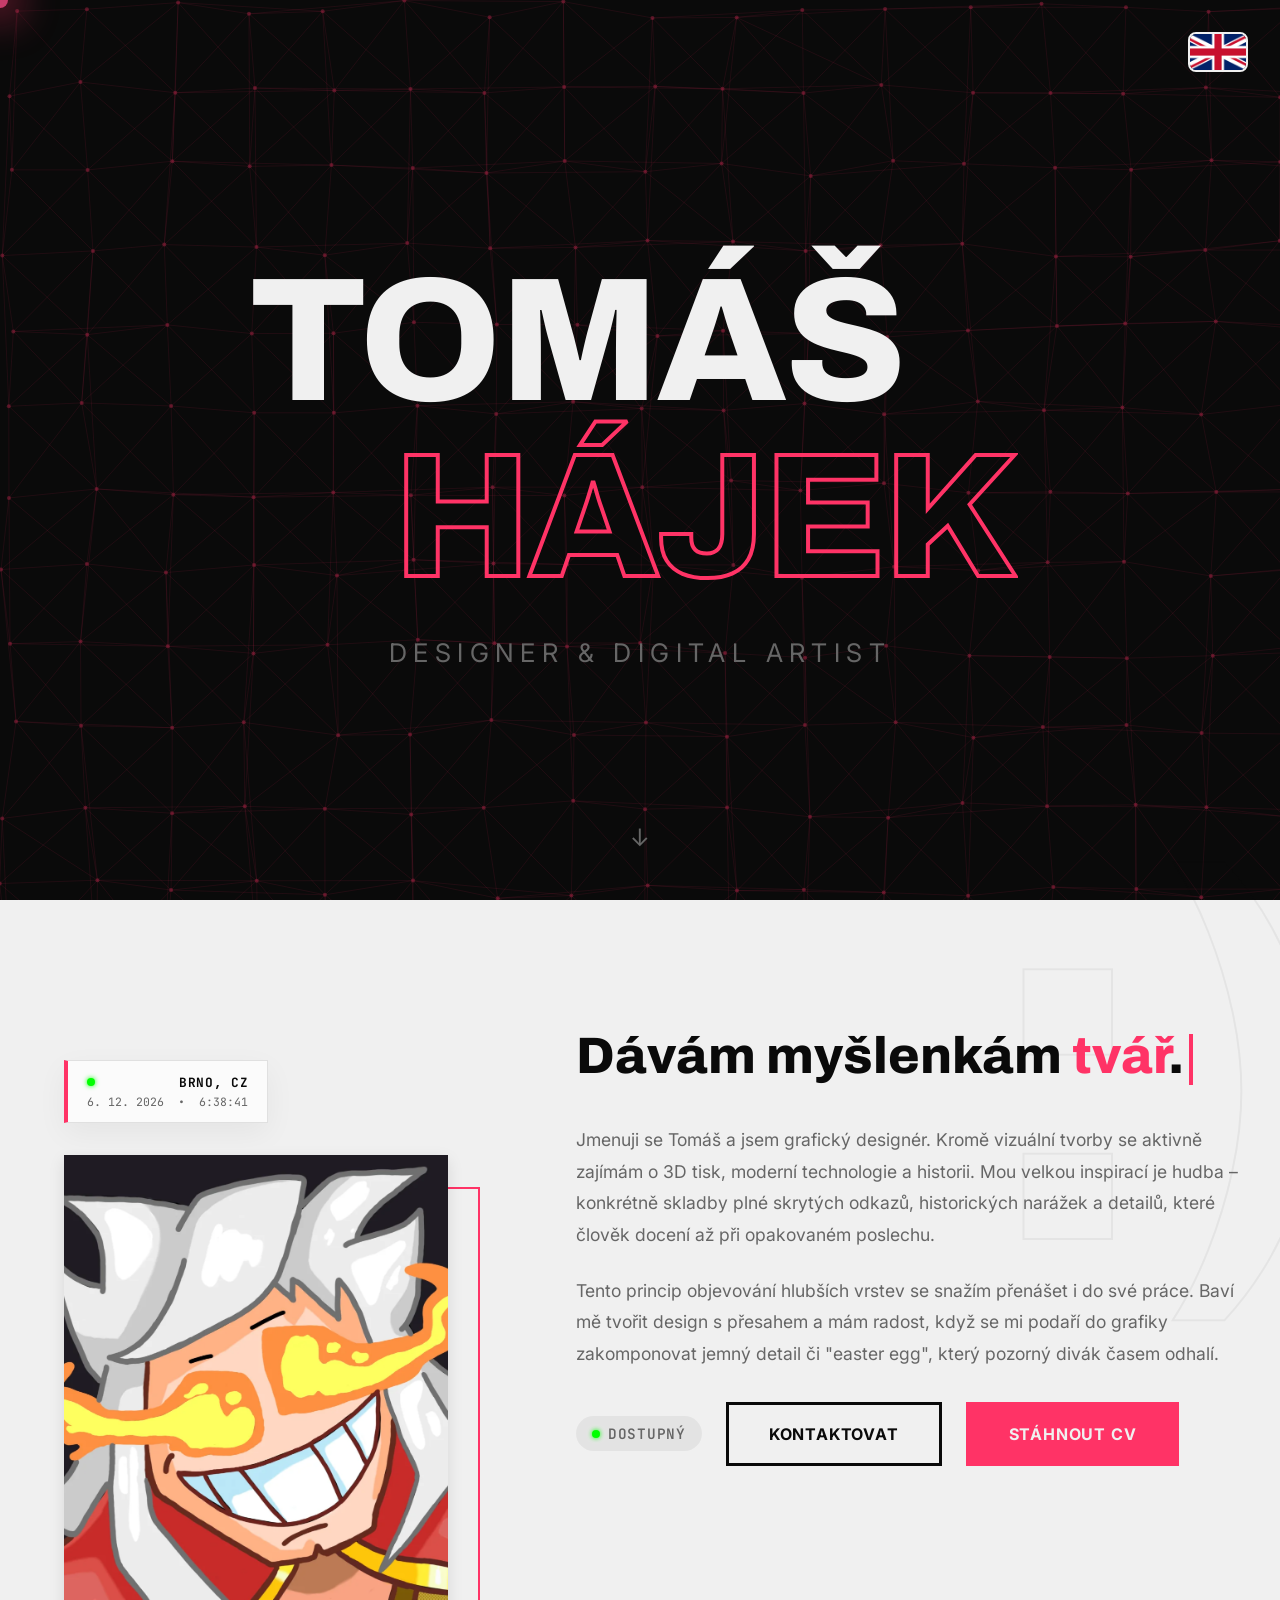
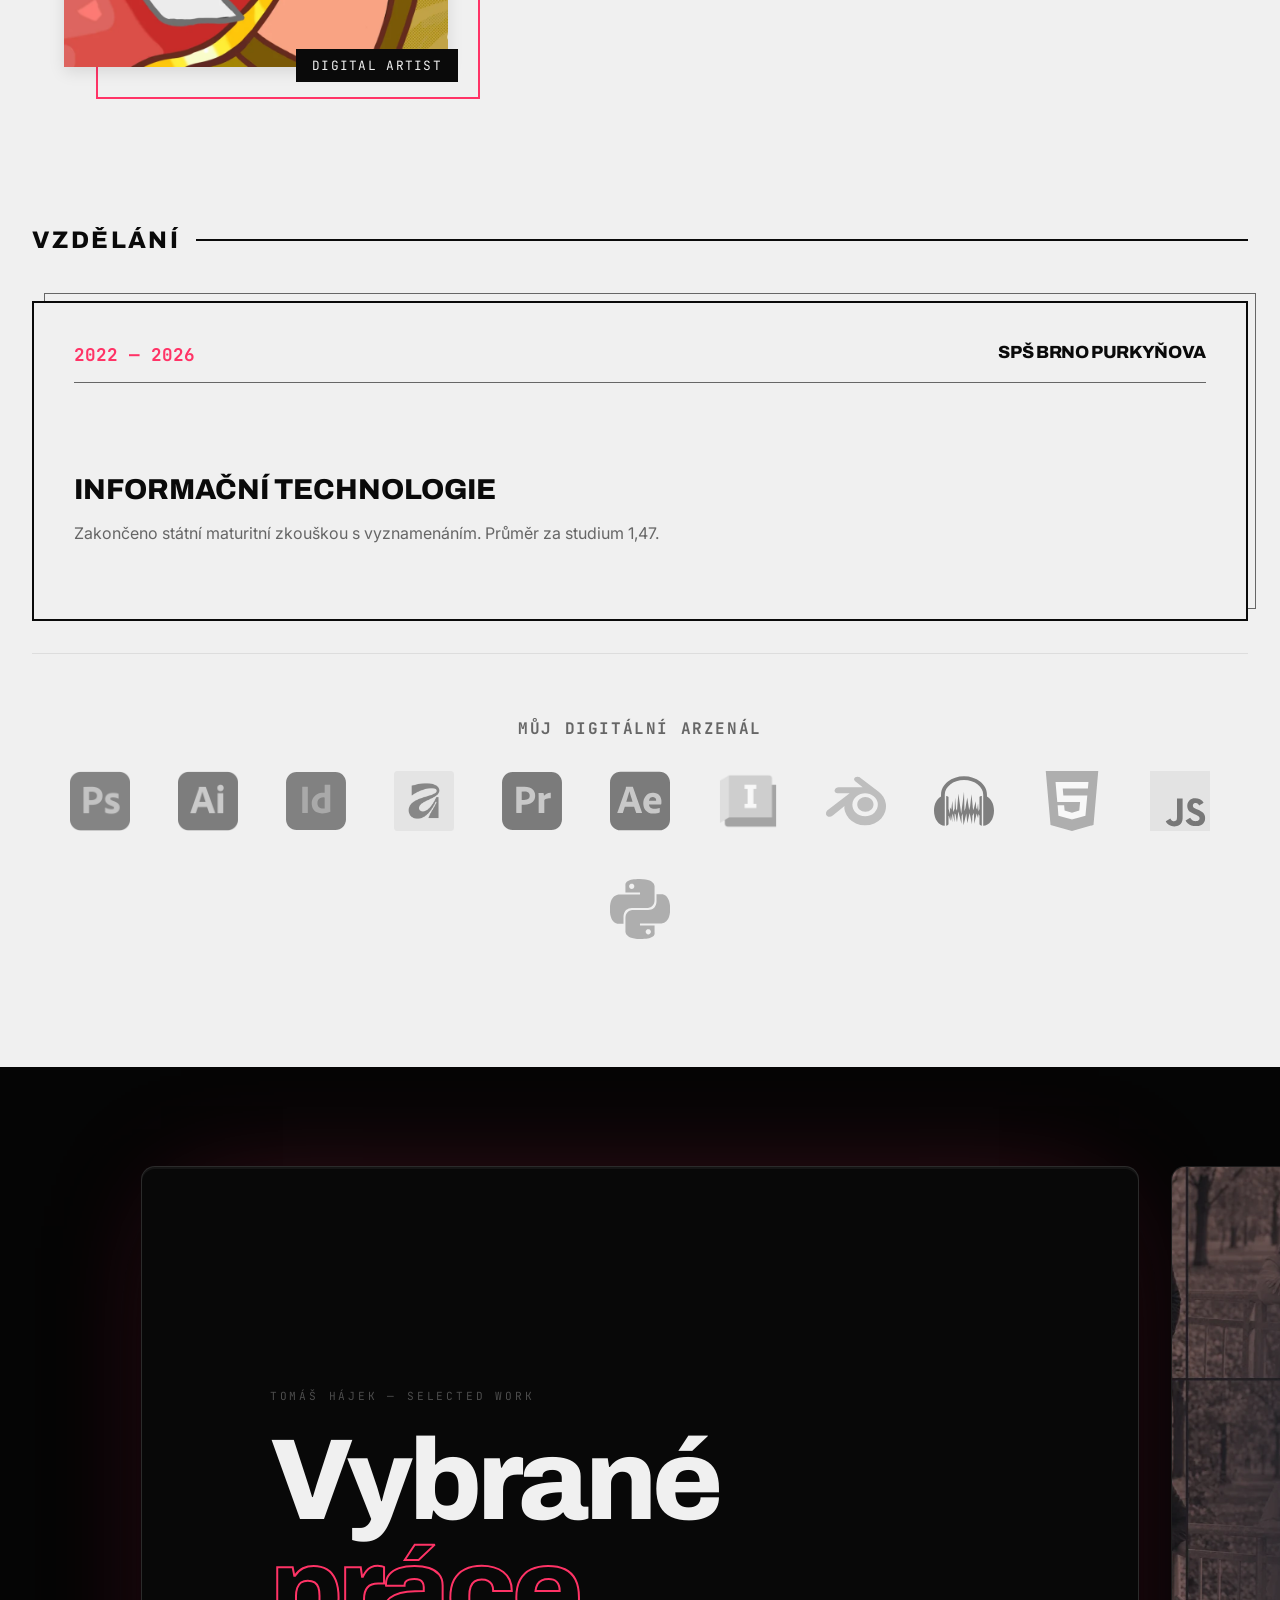
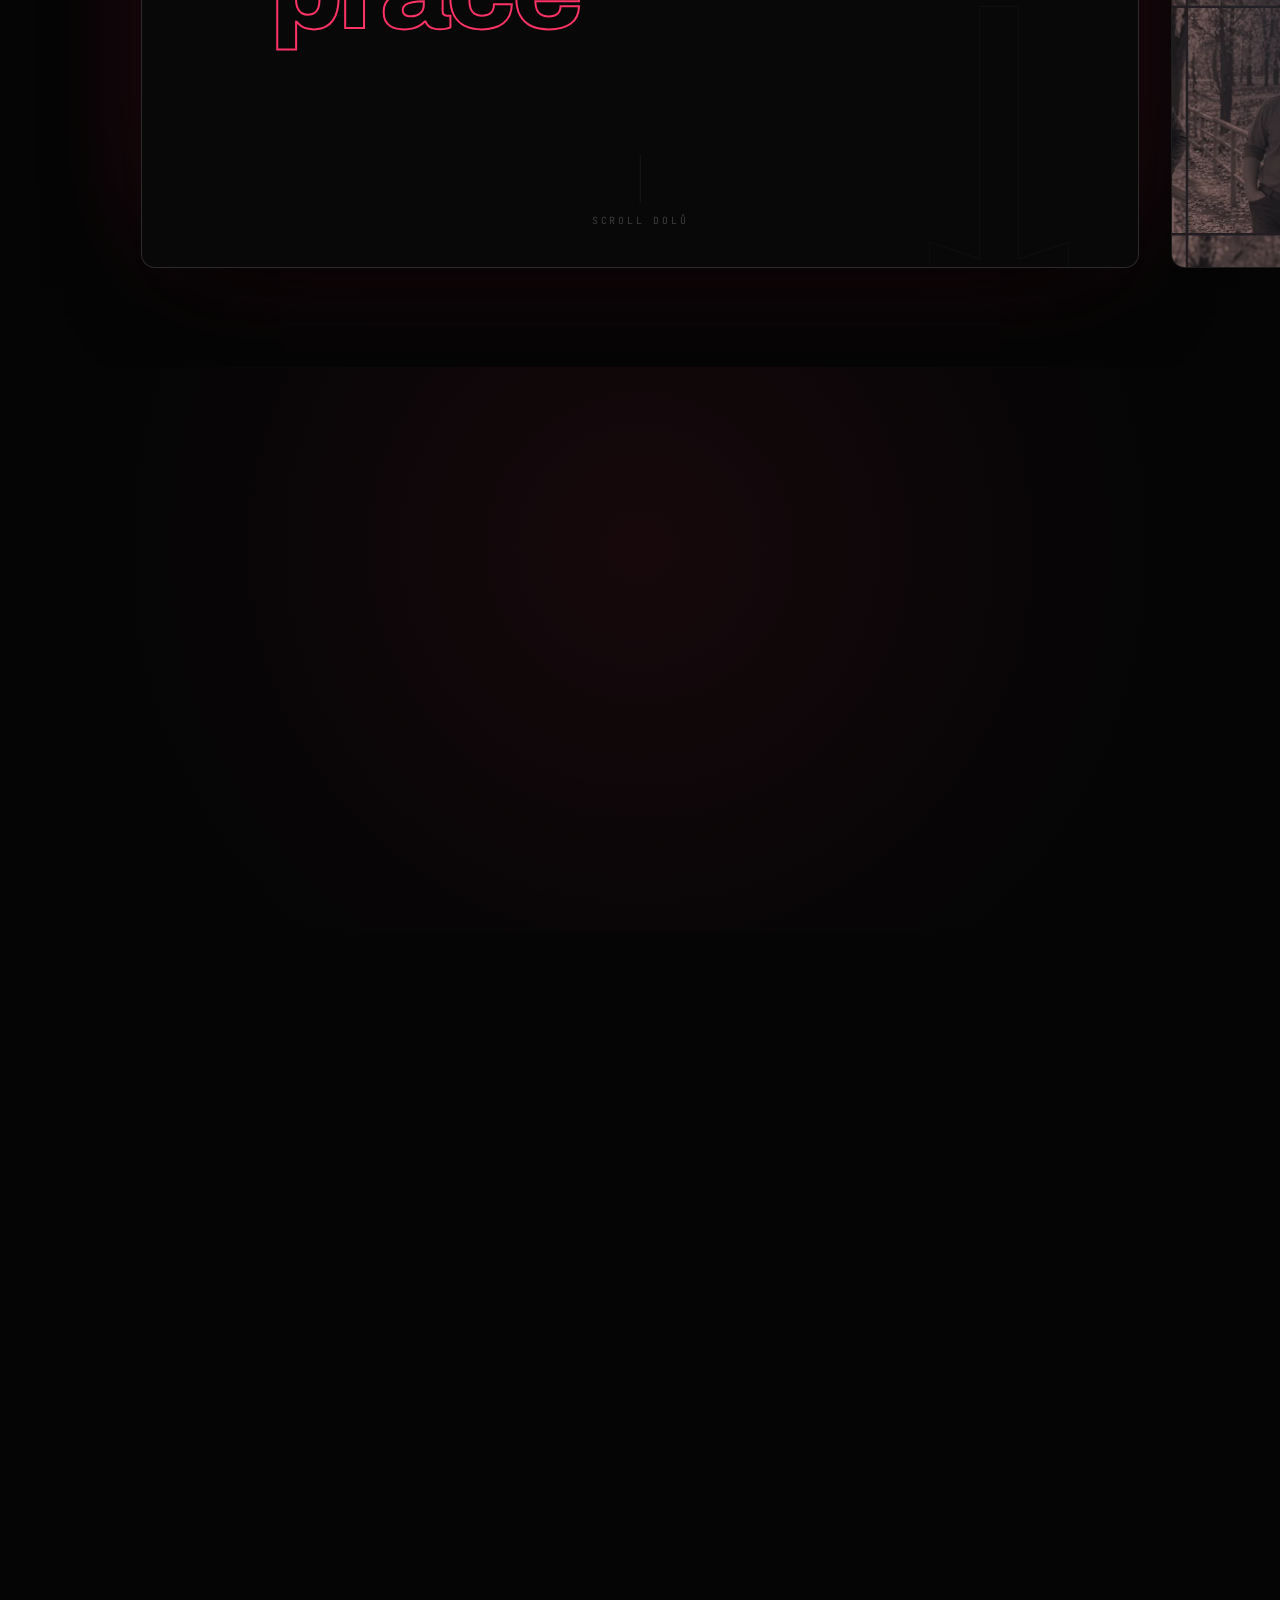
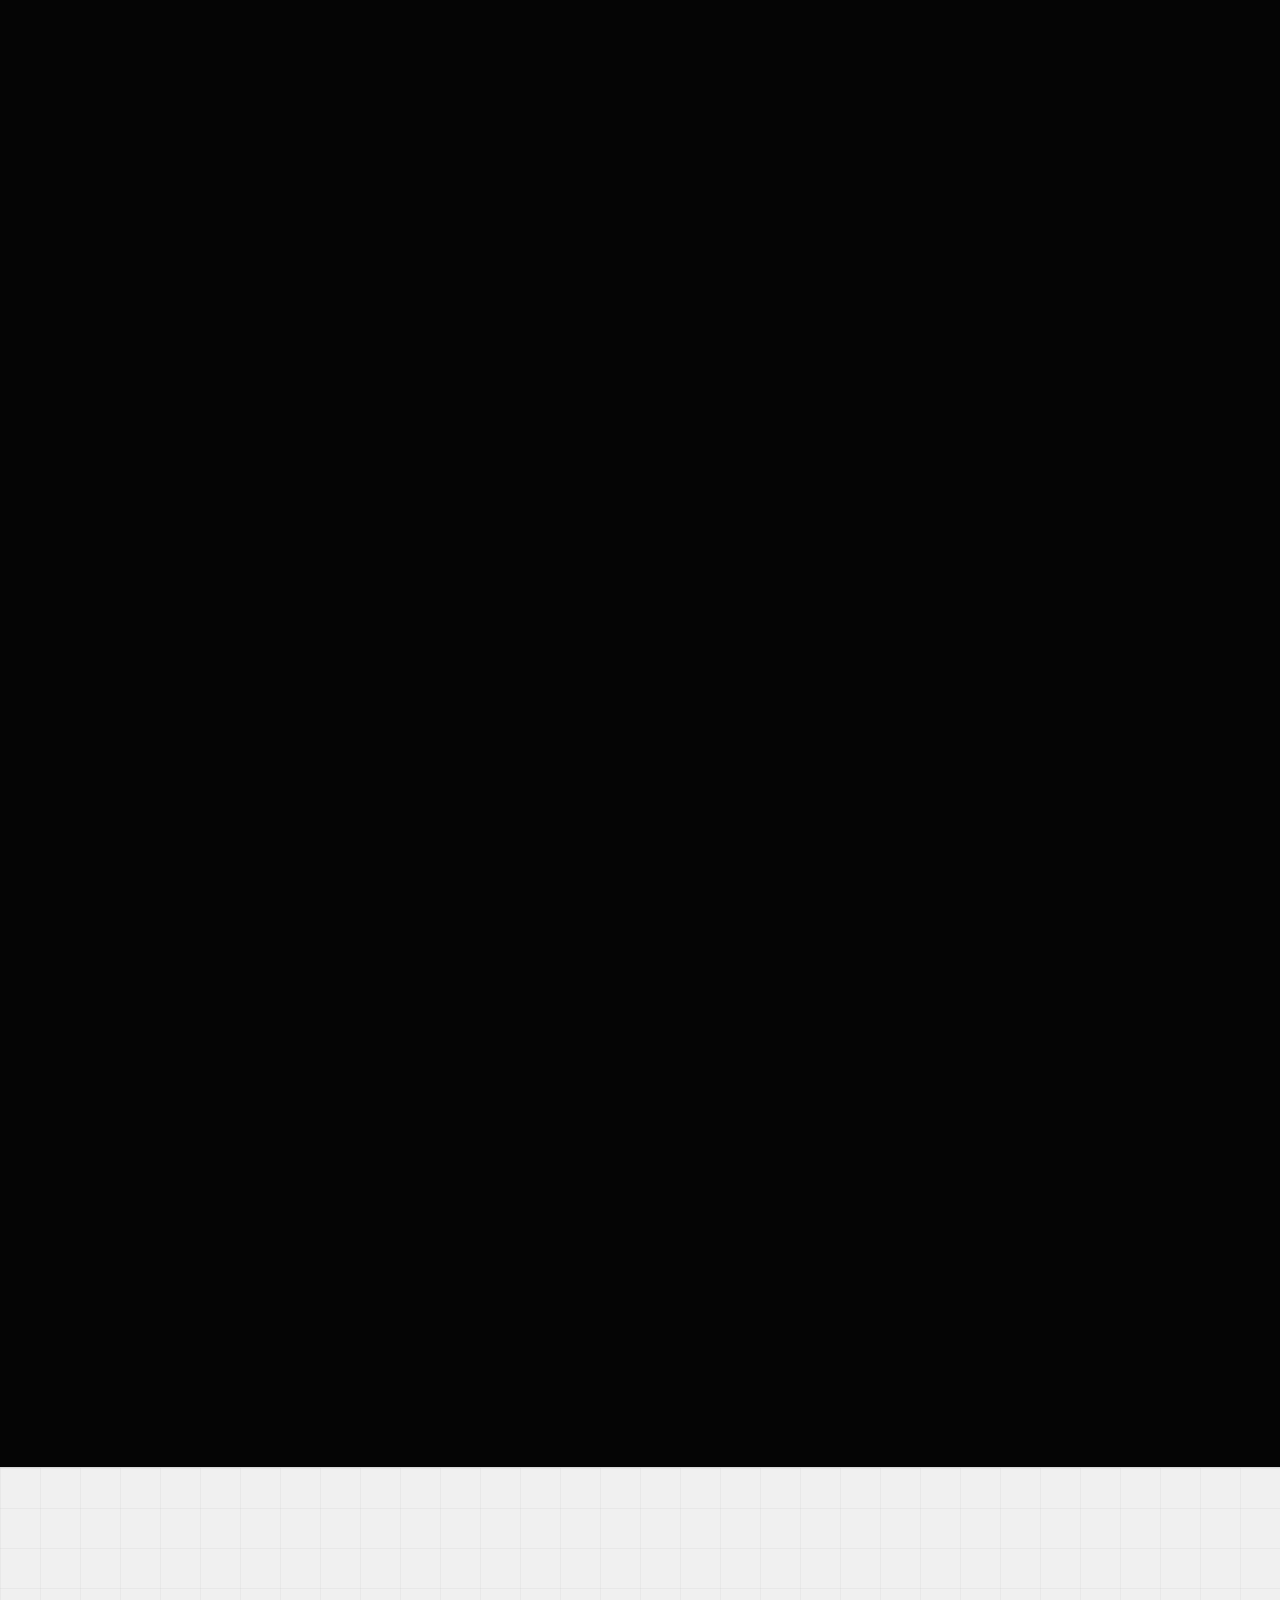
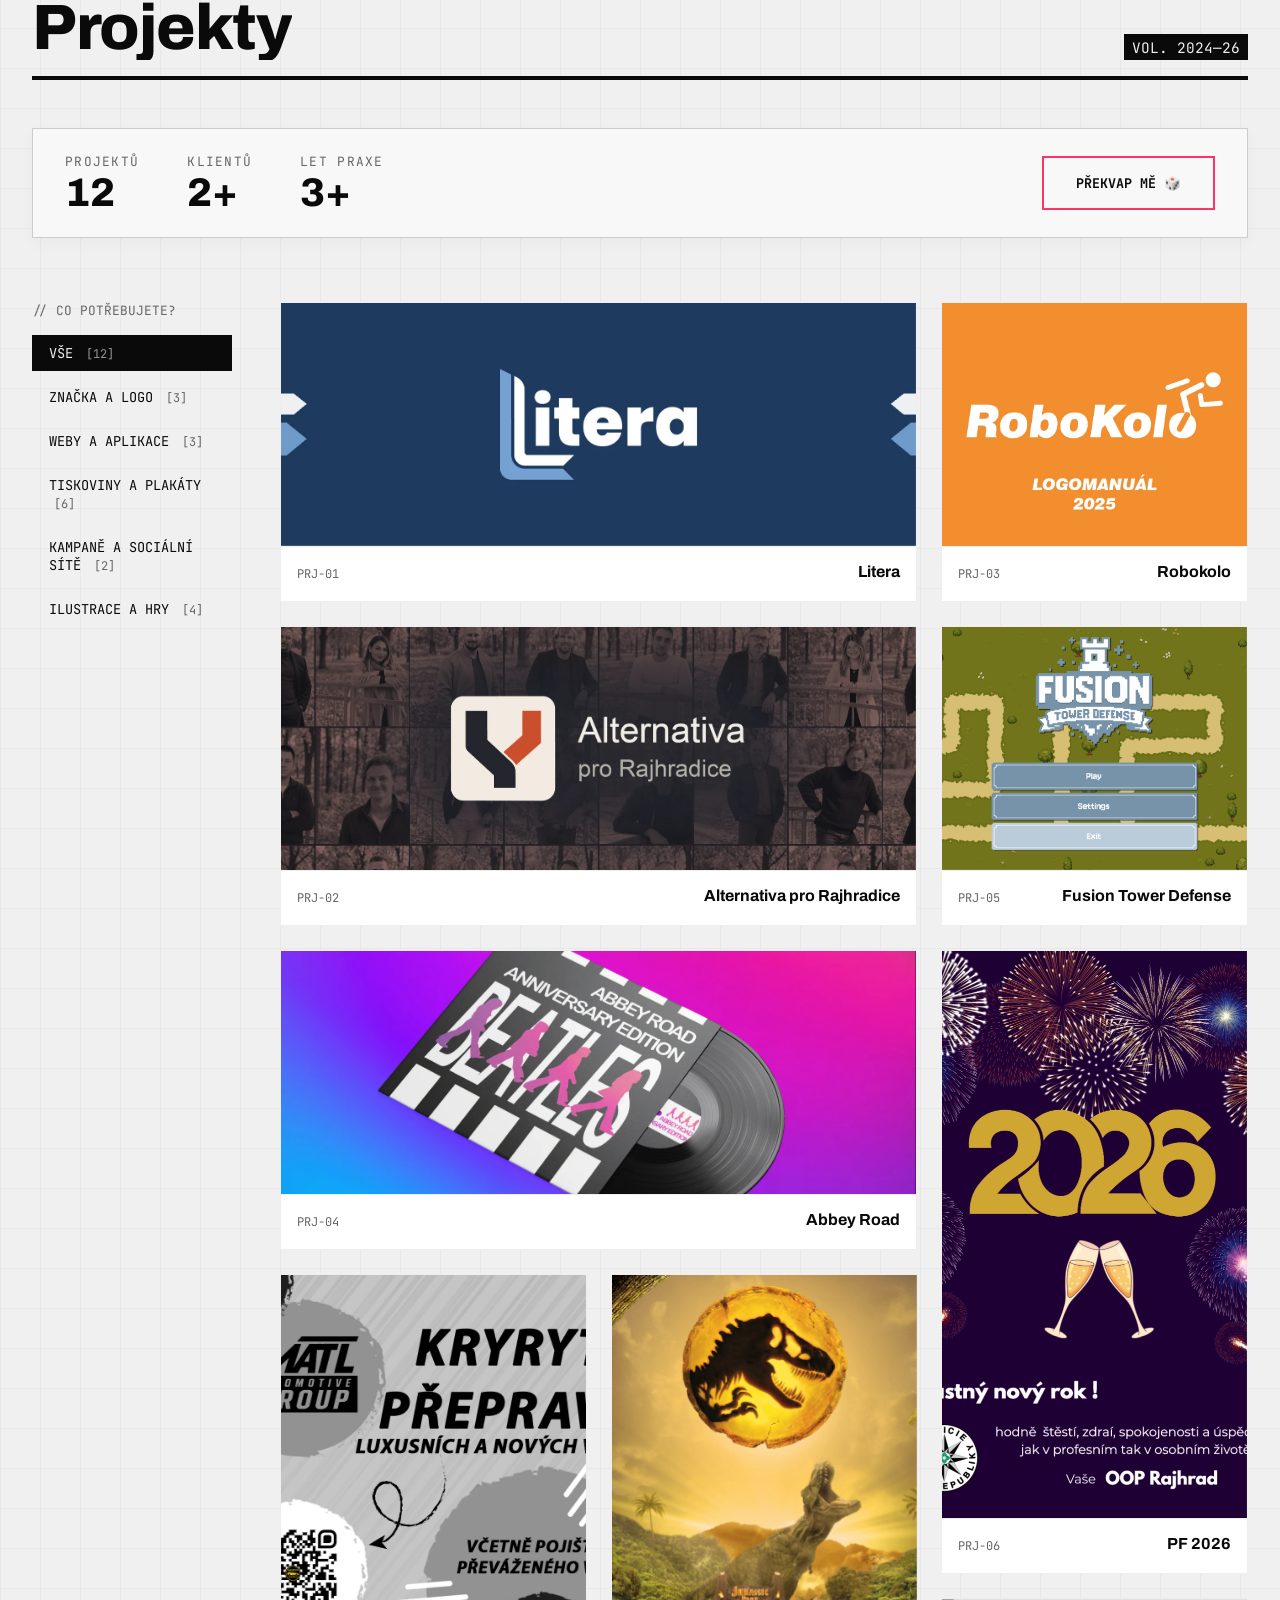
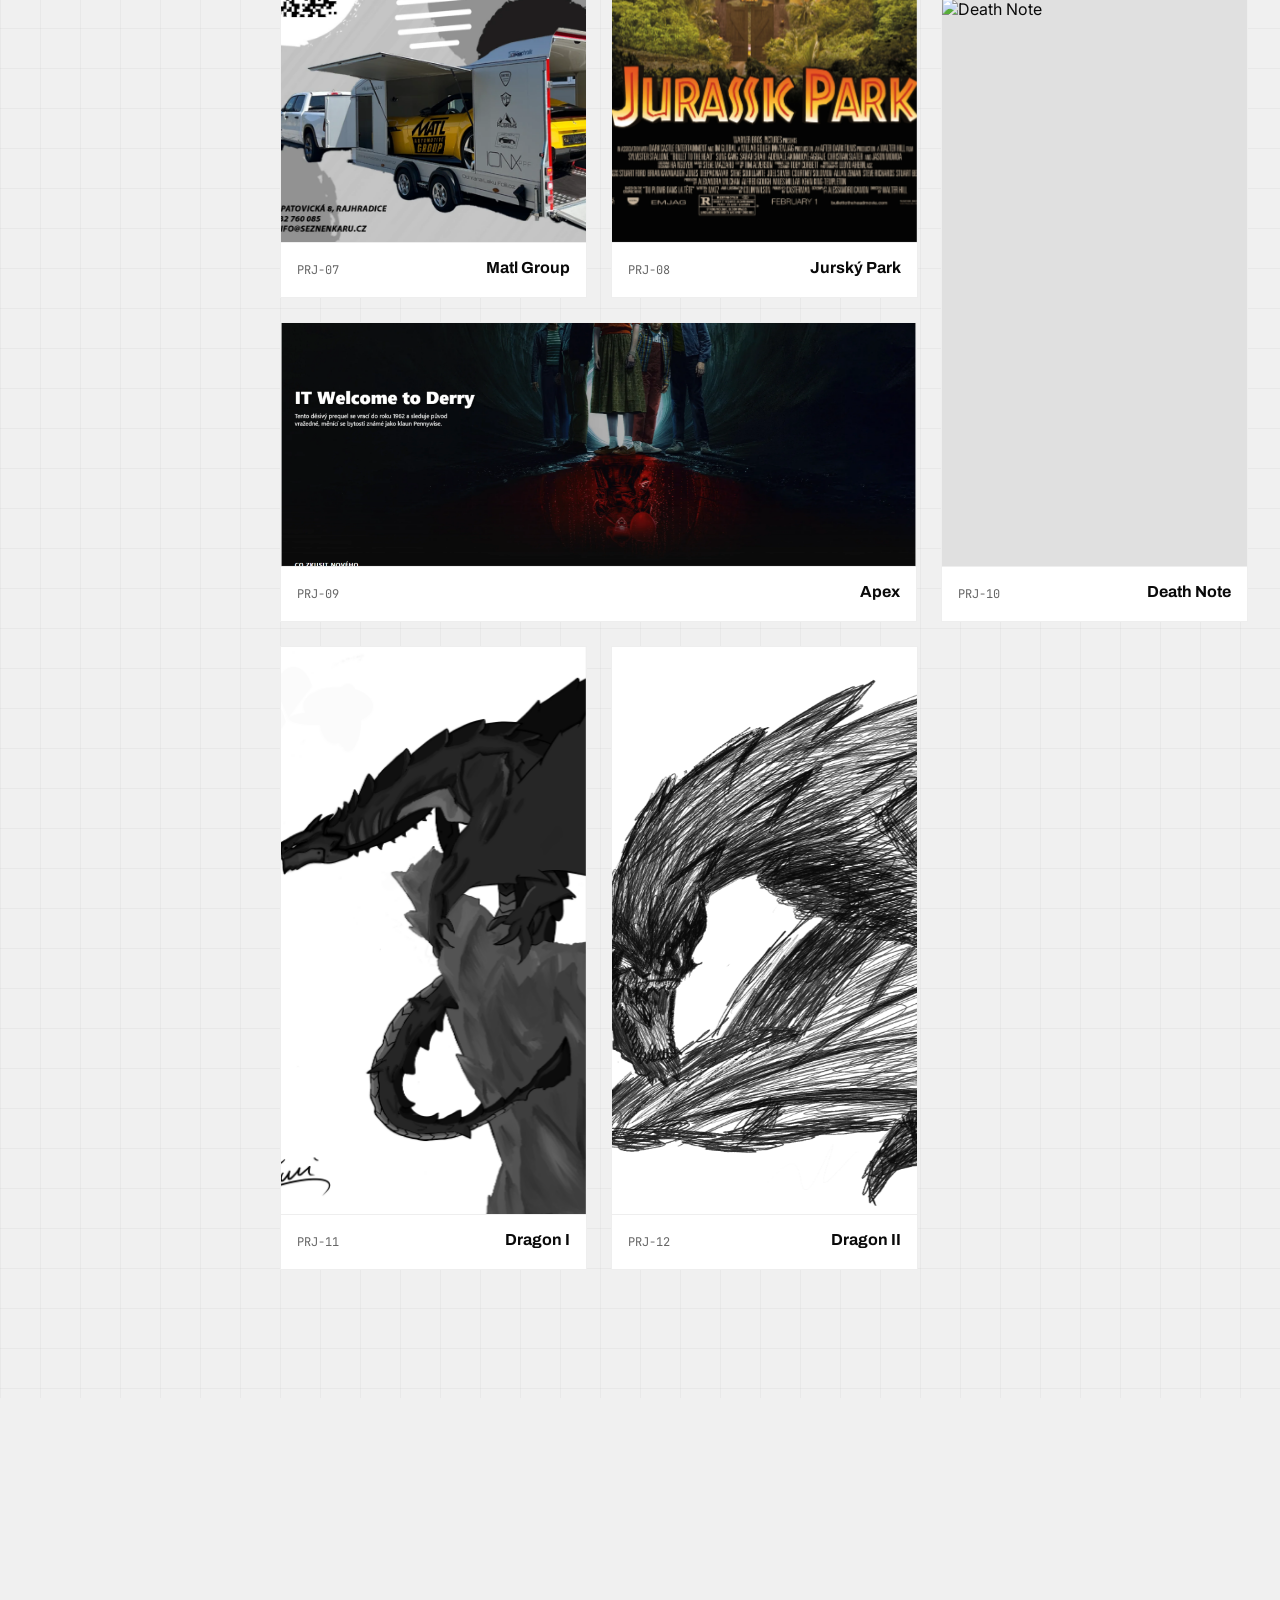
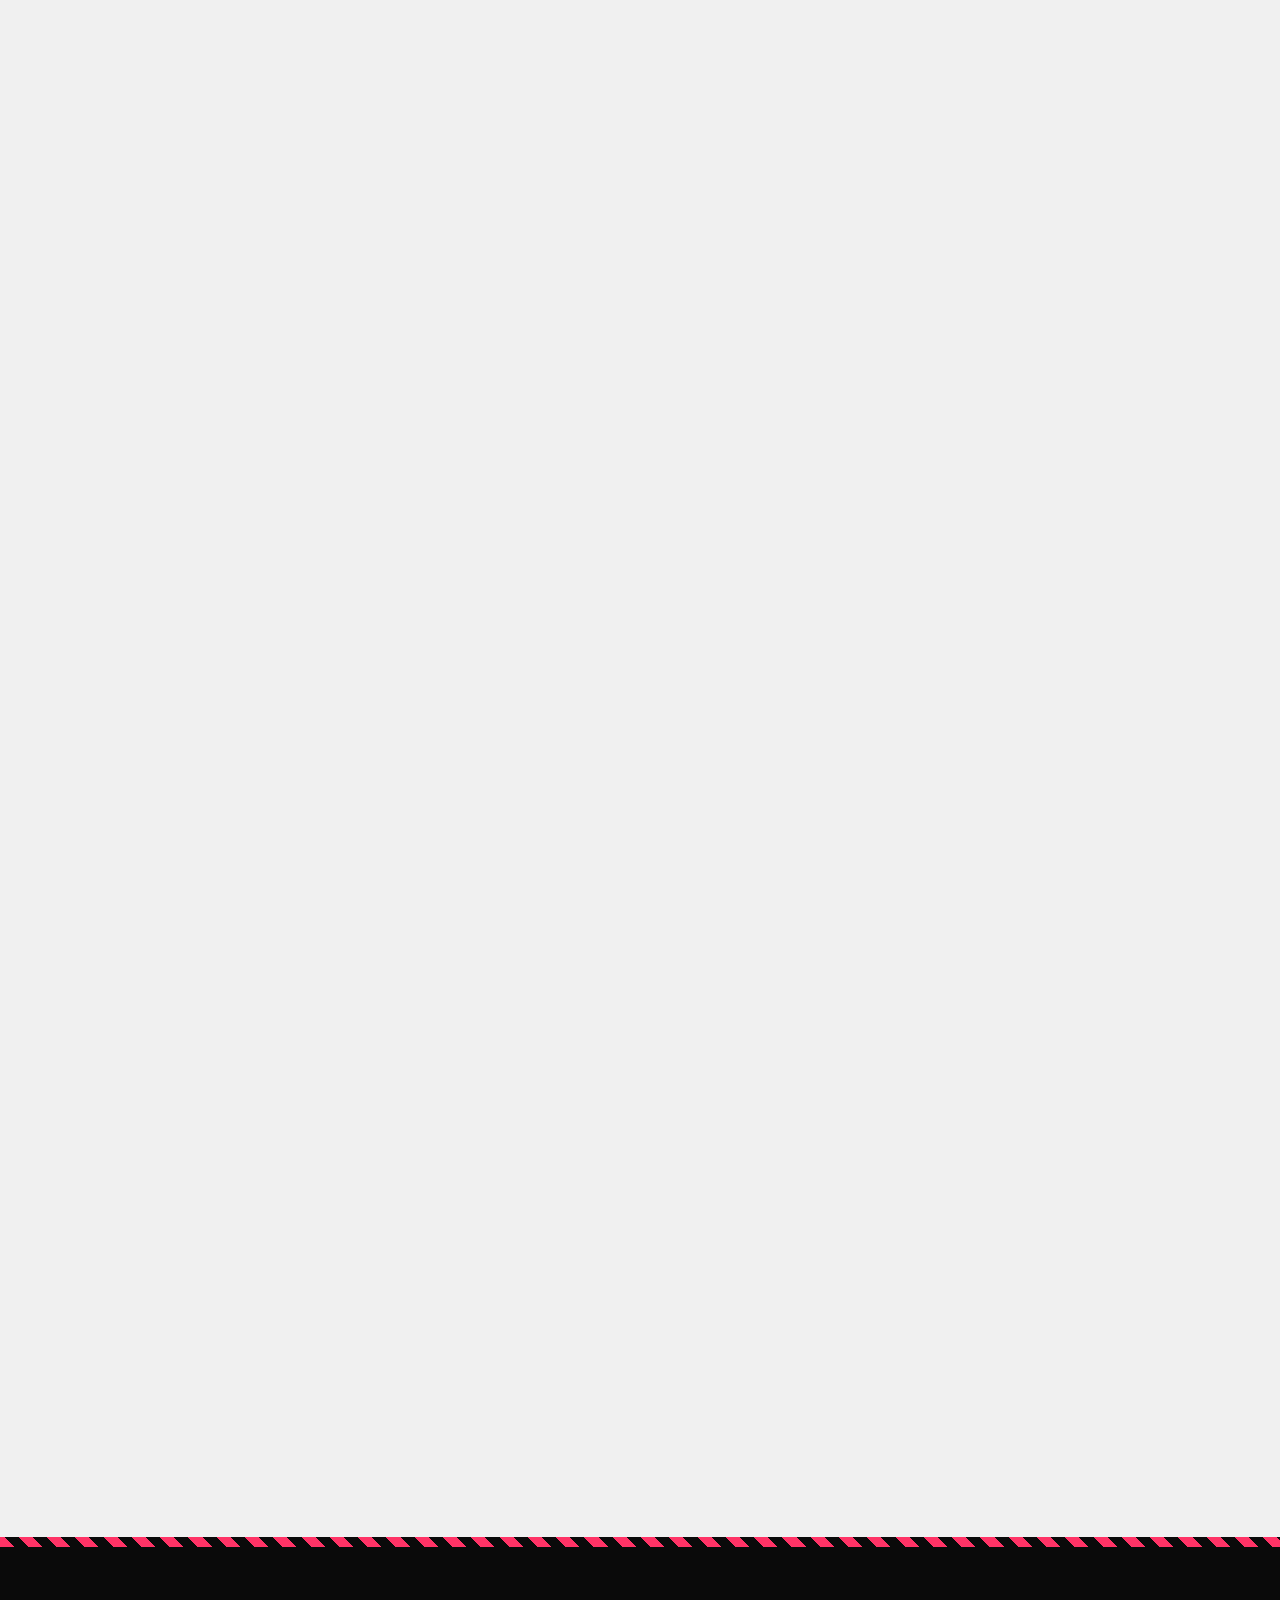
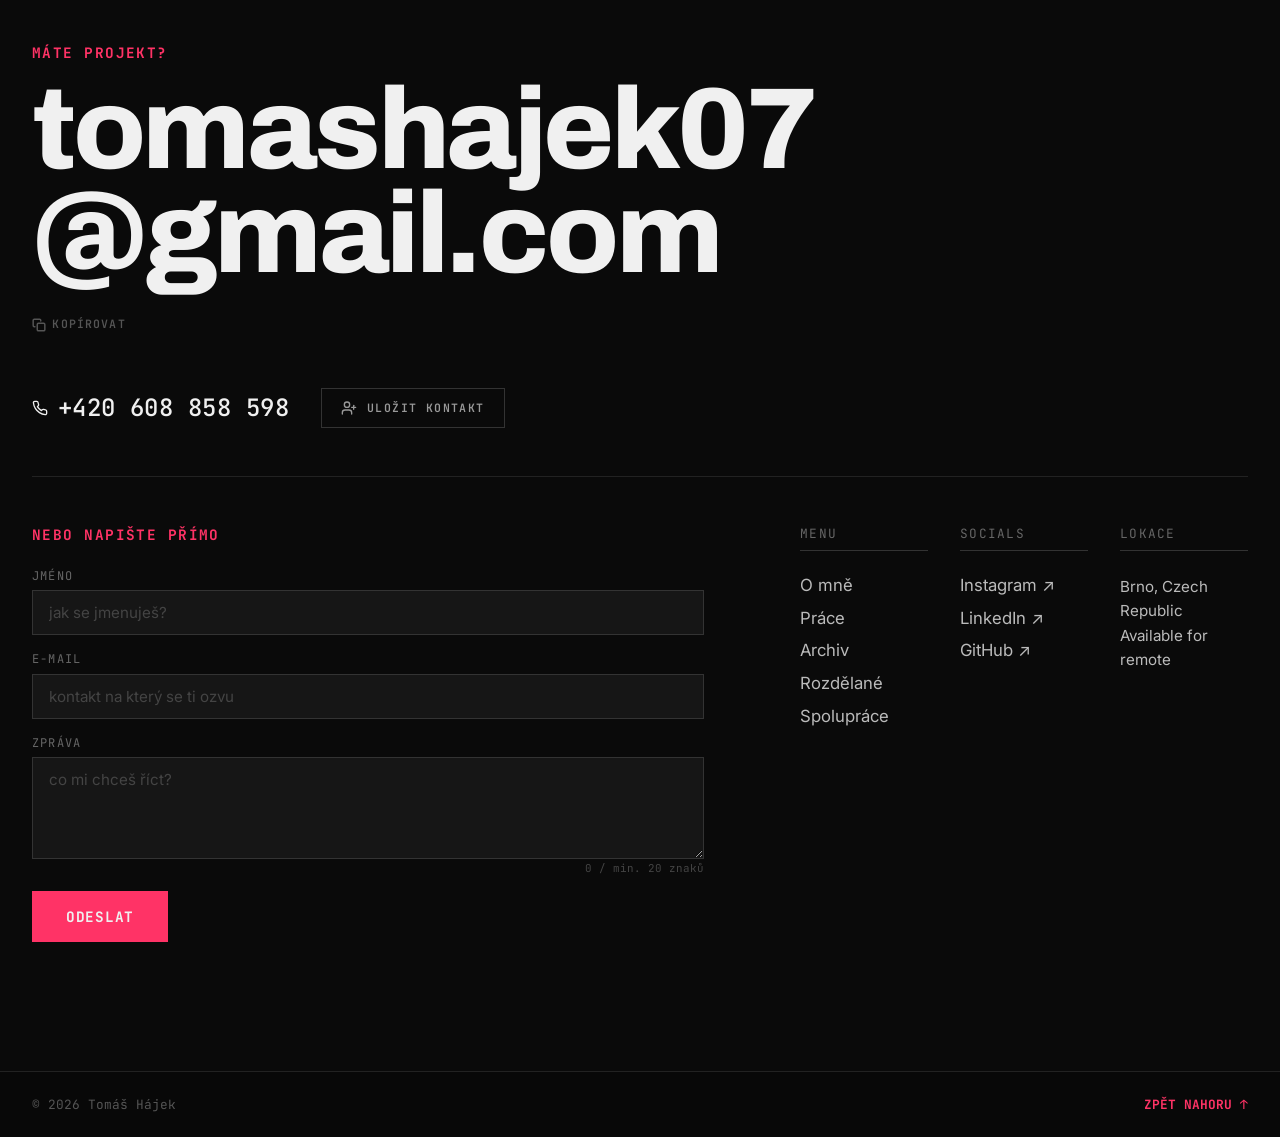
==== commit 705795aa: "Cleaner share image that survives chat thumbnails The connecting lines blurred into grey mush once a" ====
--- a/index.html
+++ b/index.html
@@ -17,7 +17,7 @@
     <meta property="og:url" content="https://tomashajek.com/">
     <meta property="og:title" content="Tomáš Hájek — Designer & Digital Artist">
     <meta property="og:description" content="Grafický designér a digitální umělec z Brna. Branding, vizuální identita, print design.">
-    <meta property="og:image" content="https://tomashajek.com/img/og-tomas-hajek.jpg">
+    <meta property="og:image" content="https://tomashajek.com/img/og-tomas-hajek-v2.jpg">
     <meta property="og:image:width" content="1200">
     <meta property="og:image:height" content="630">
     <meta property="og:image:alt" content="Tomáš Hájek — grafický designér">
@@ -29,7 +29,7 @@
     <meta name="twitter:url" content="https://tomashajek.com/">
     <meta name="twitter:title" content="Tomáš Hájek — Designer & Digital Artist">
     <meta name="twitter:description" content="Grafický designér a digitální umělec z Brna. Branding, vizuální identita, print design.">
-    <meta name="twitter:image" content="https://tomashajek.com/img/og-tomas-hajek.jpg">
+    <meta name="twitter:image" content="https://tomashajek.com/img/og-tomas-hajek-v2.jpg">
     <meta name="twitter:image:alt" content="Tomáš Hájek — grafický designér">
 
     <!-- Theme -->
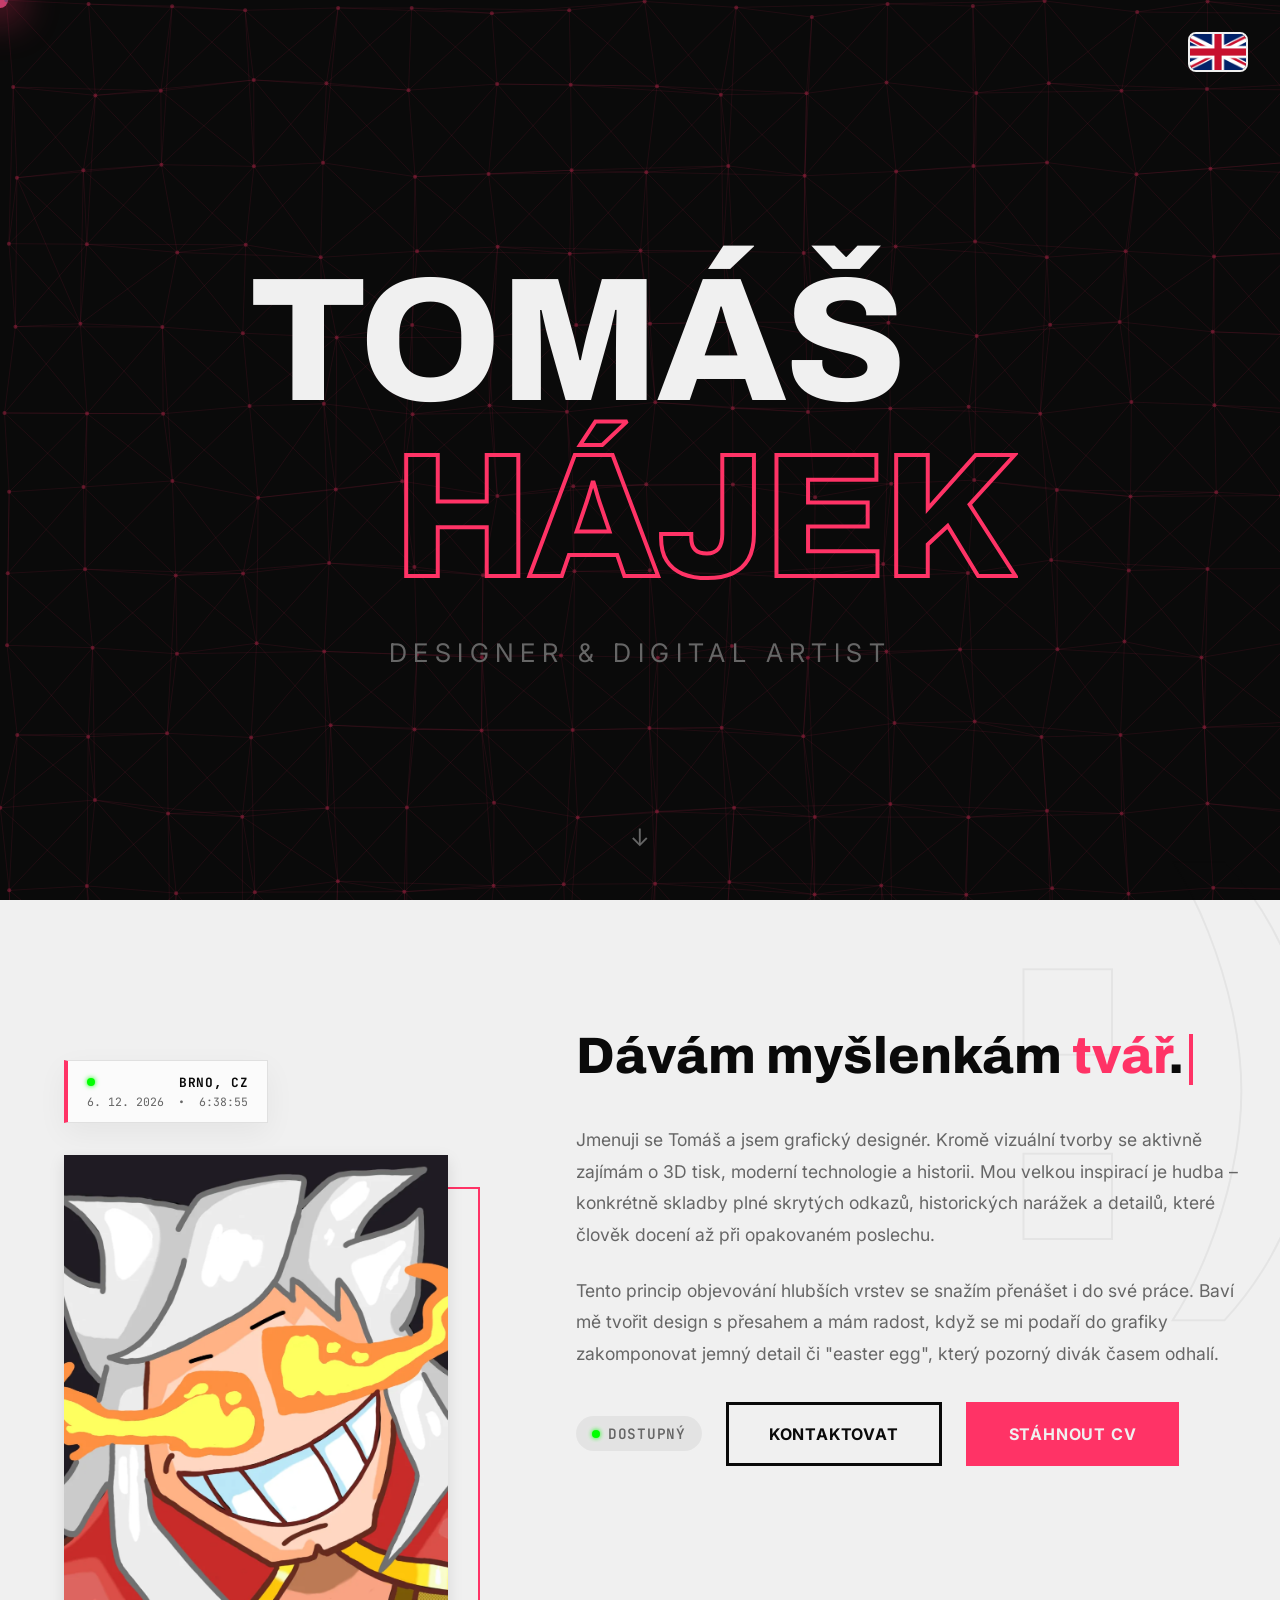
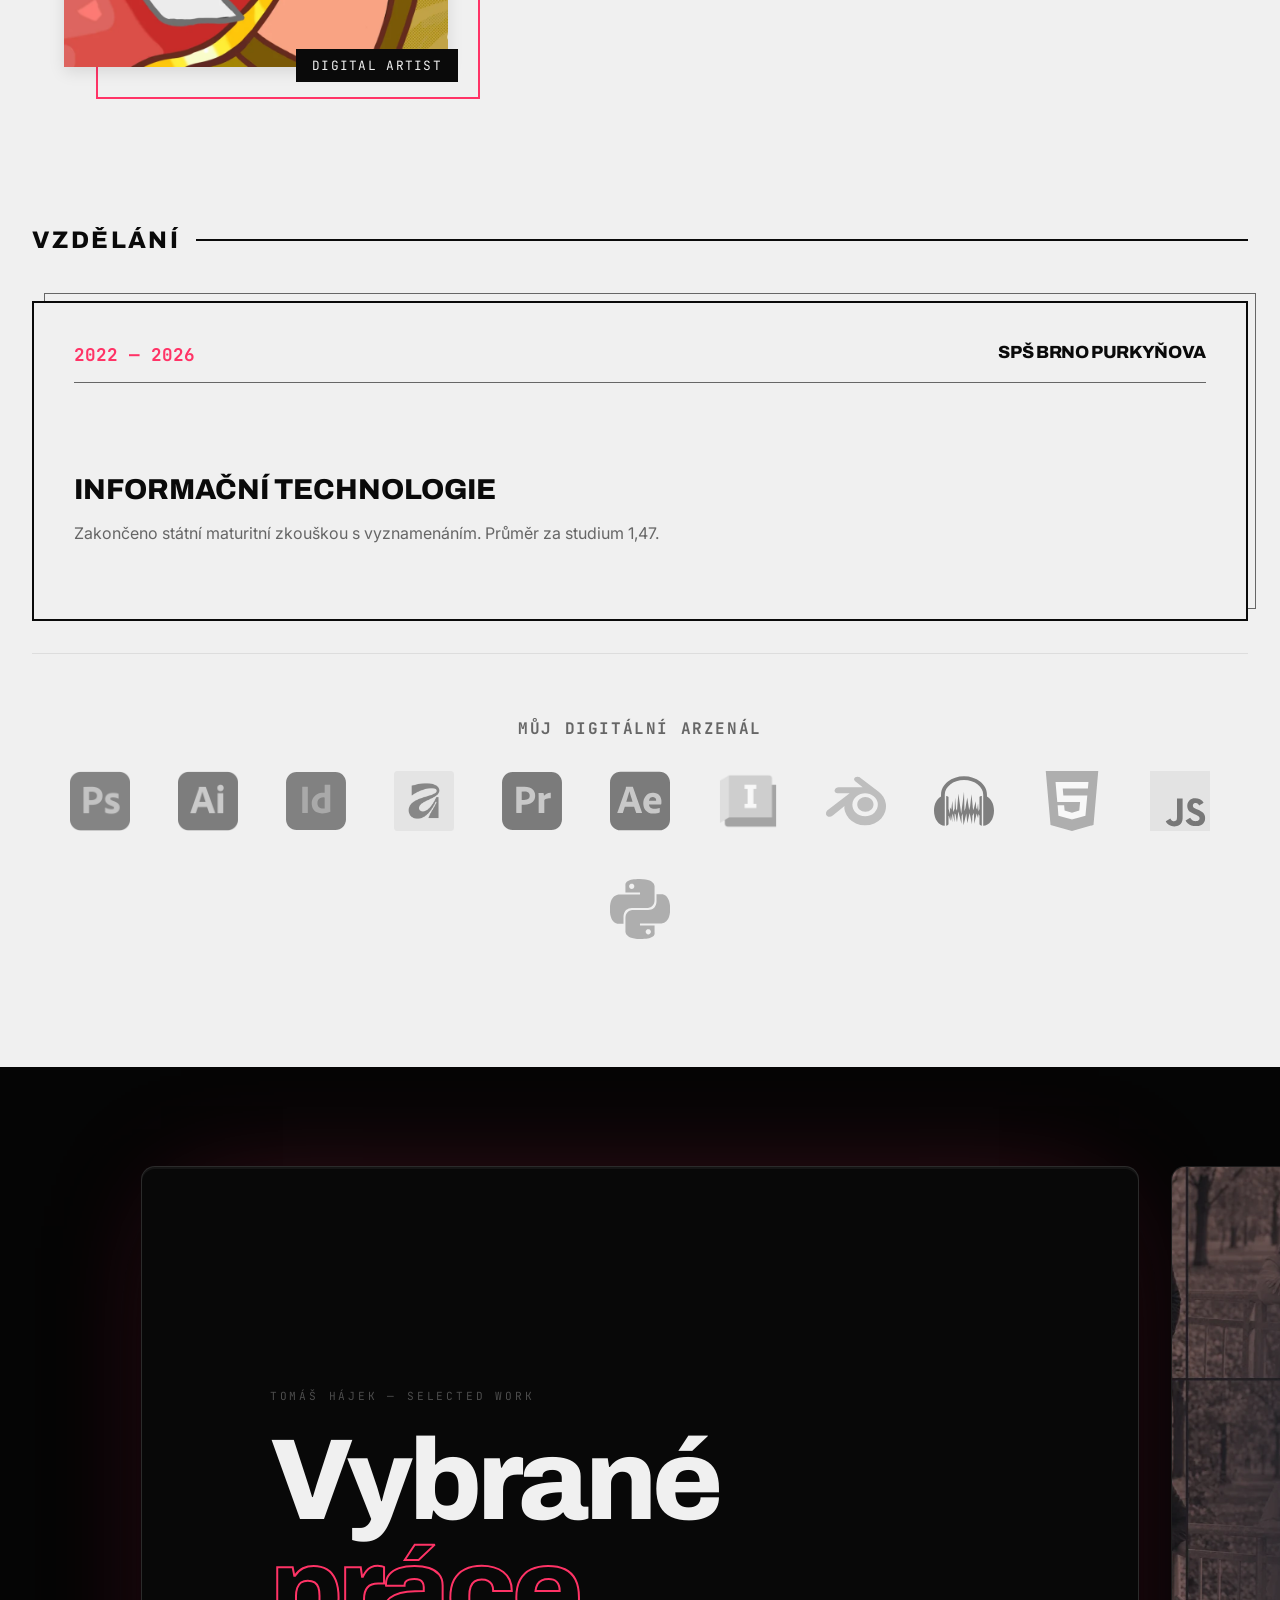
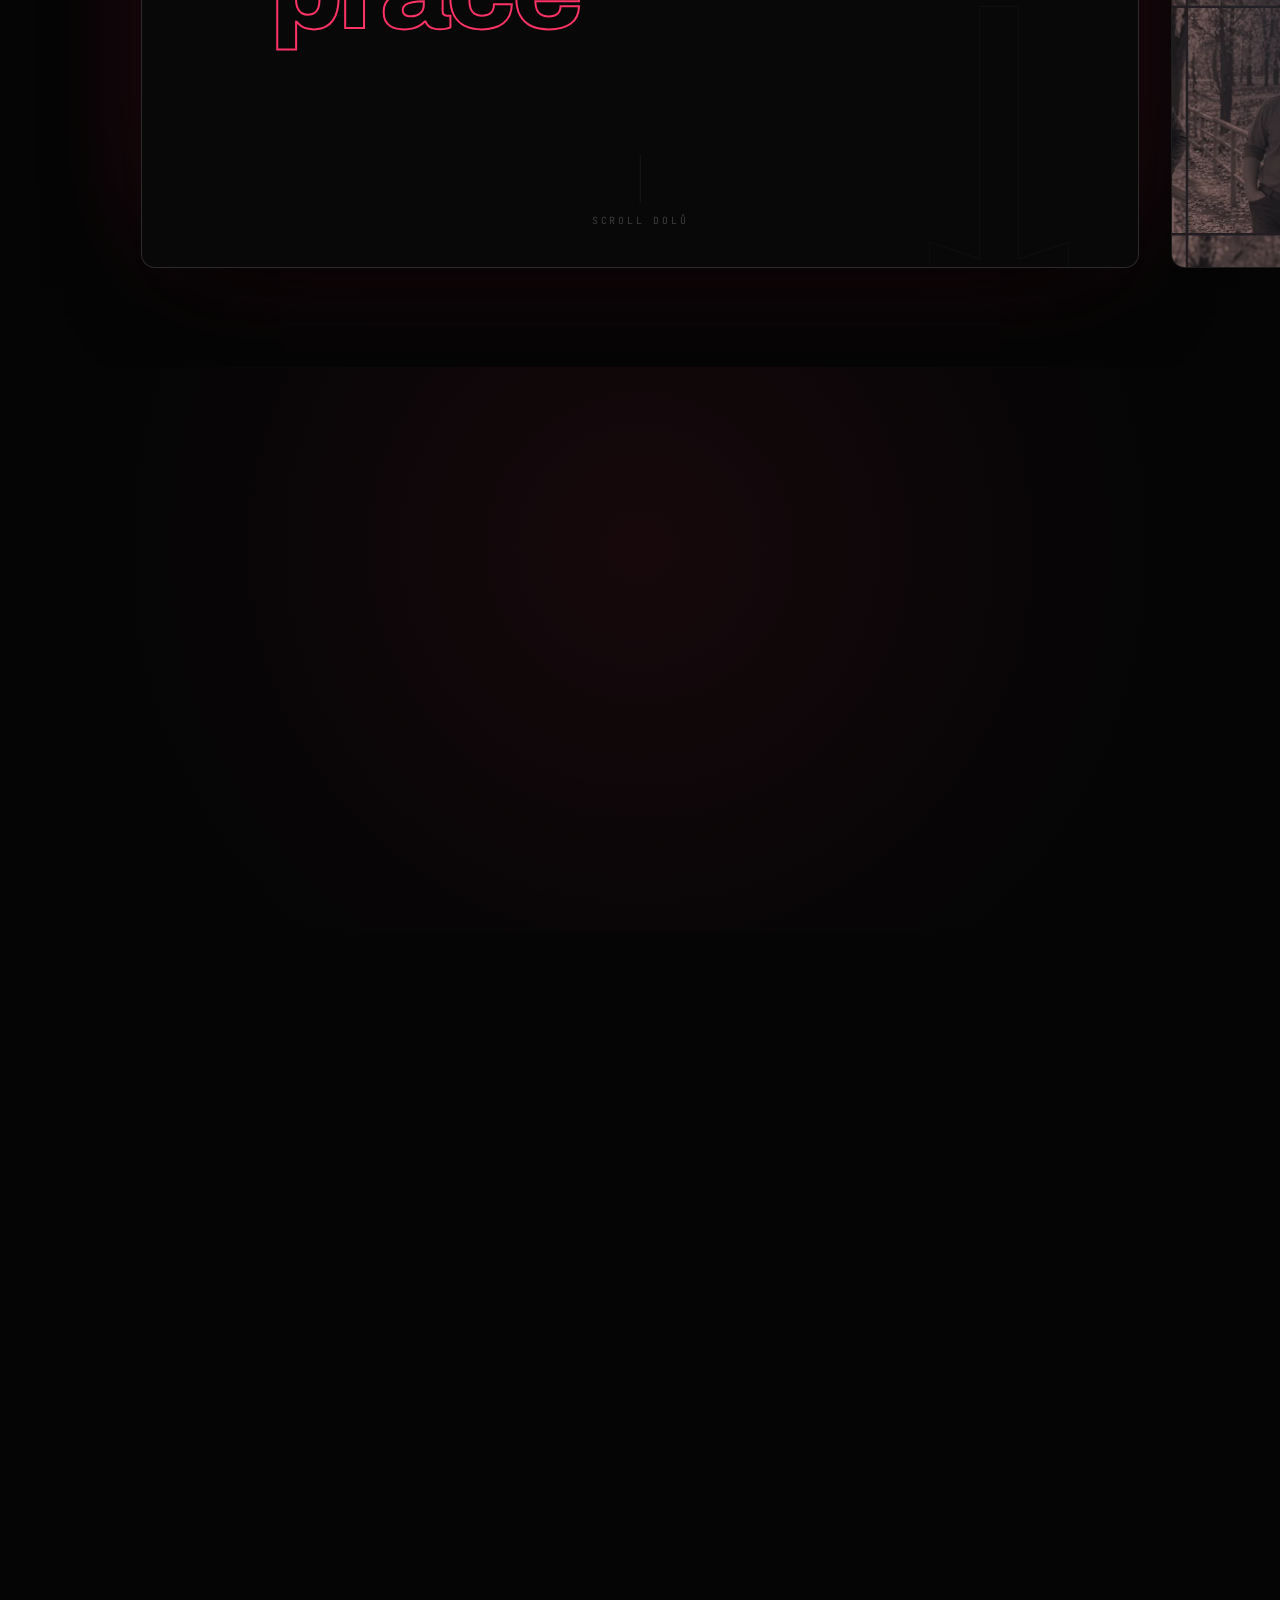
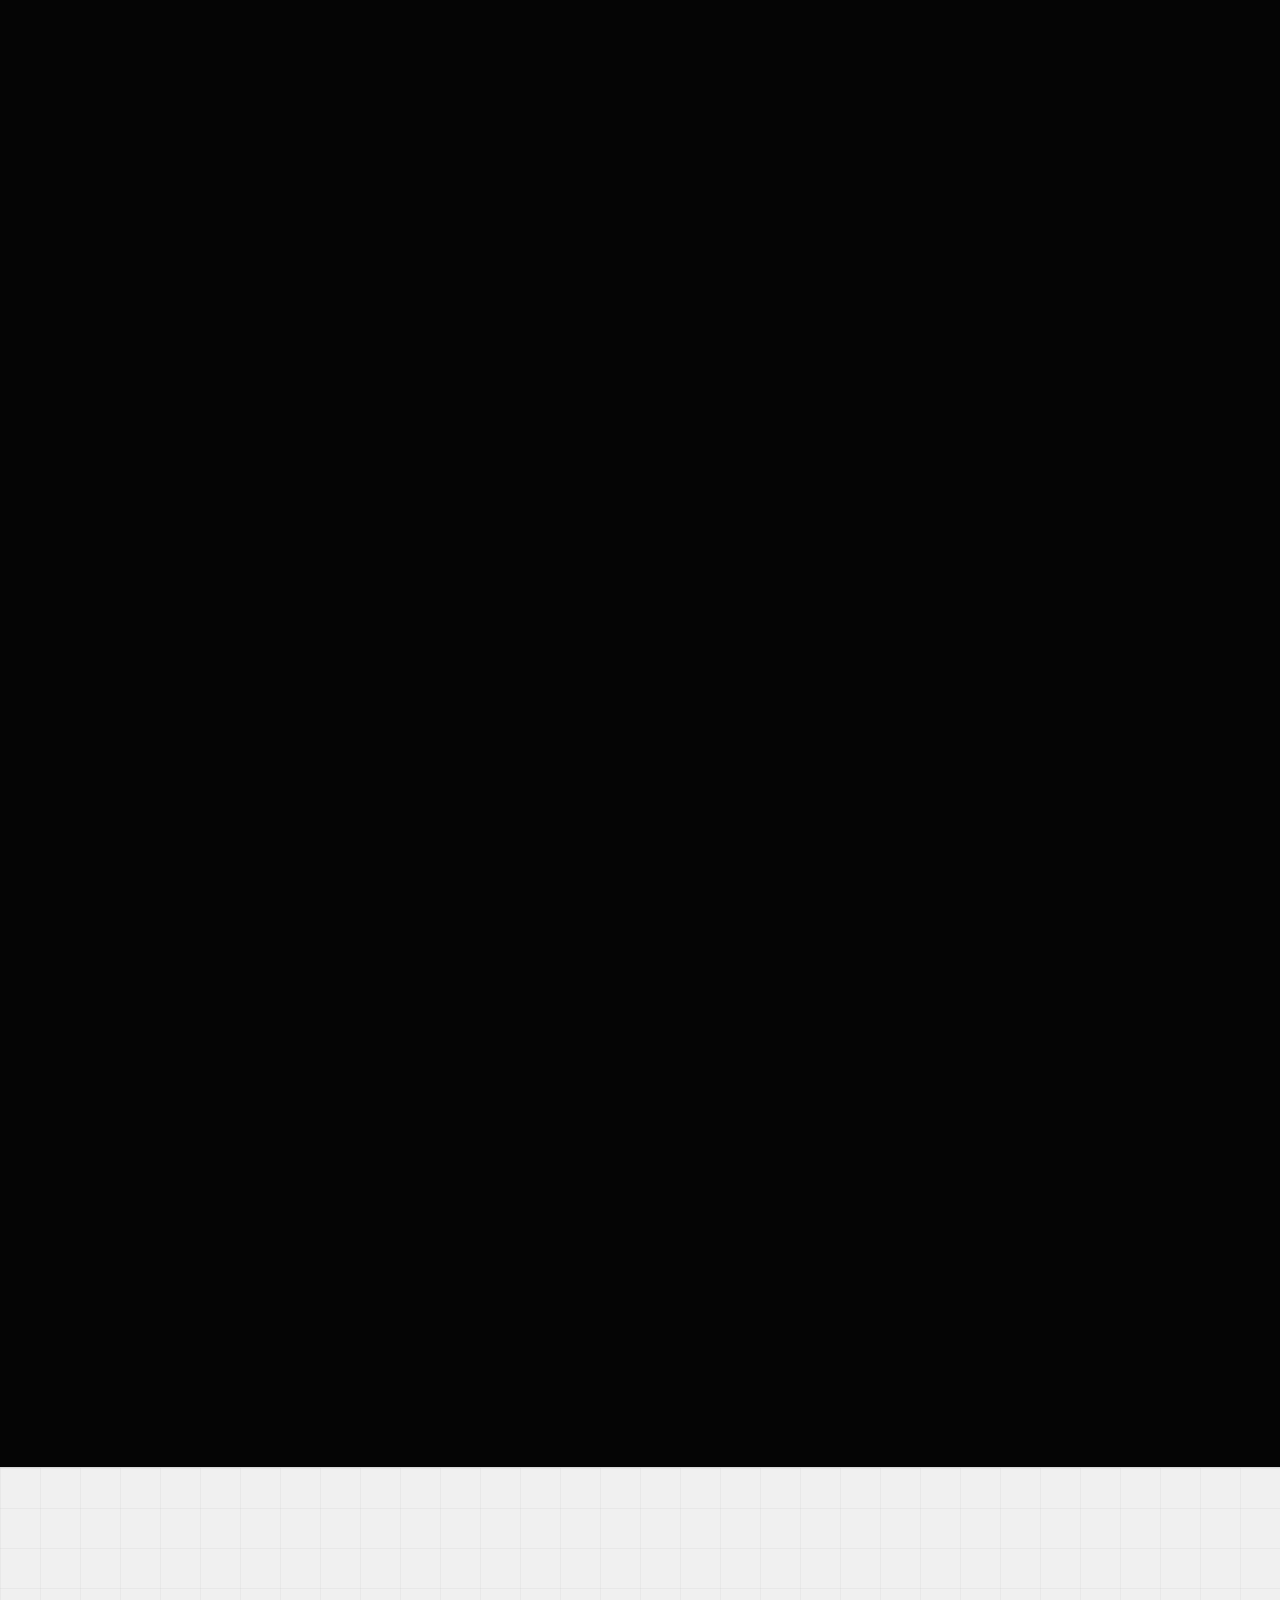
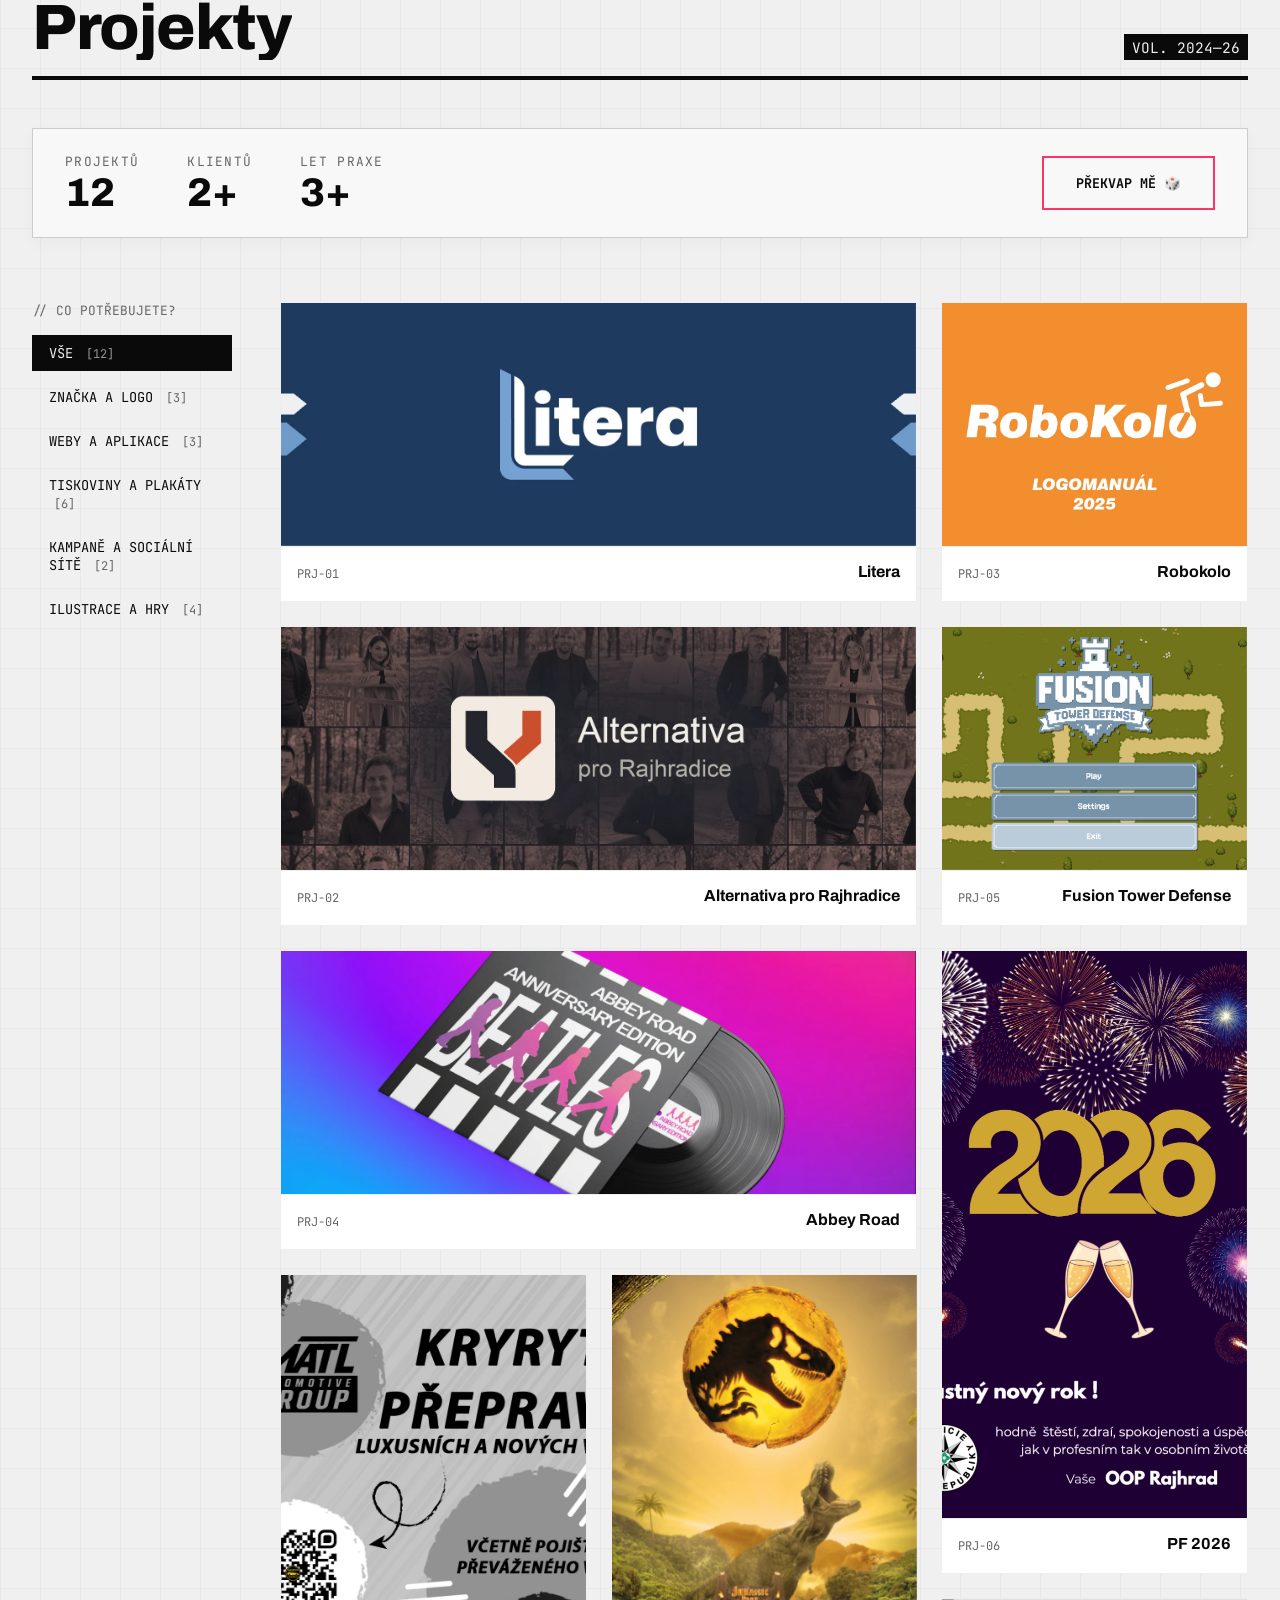
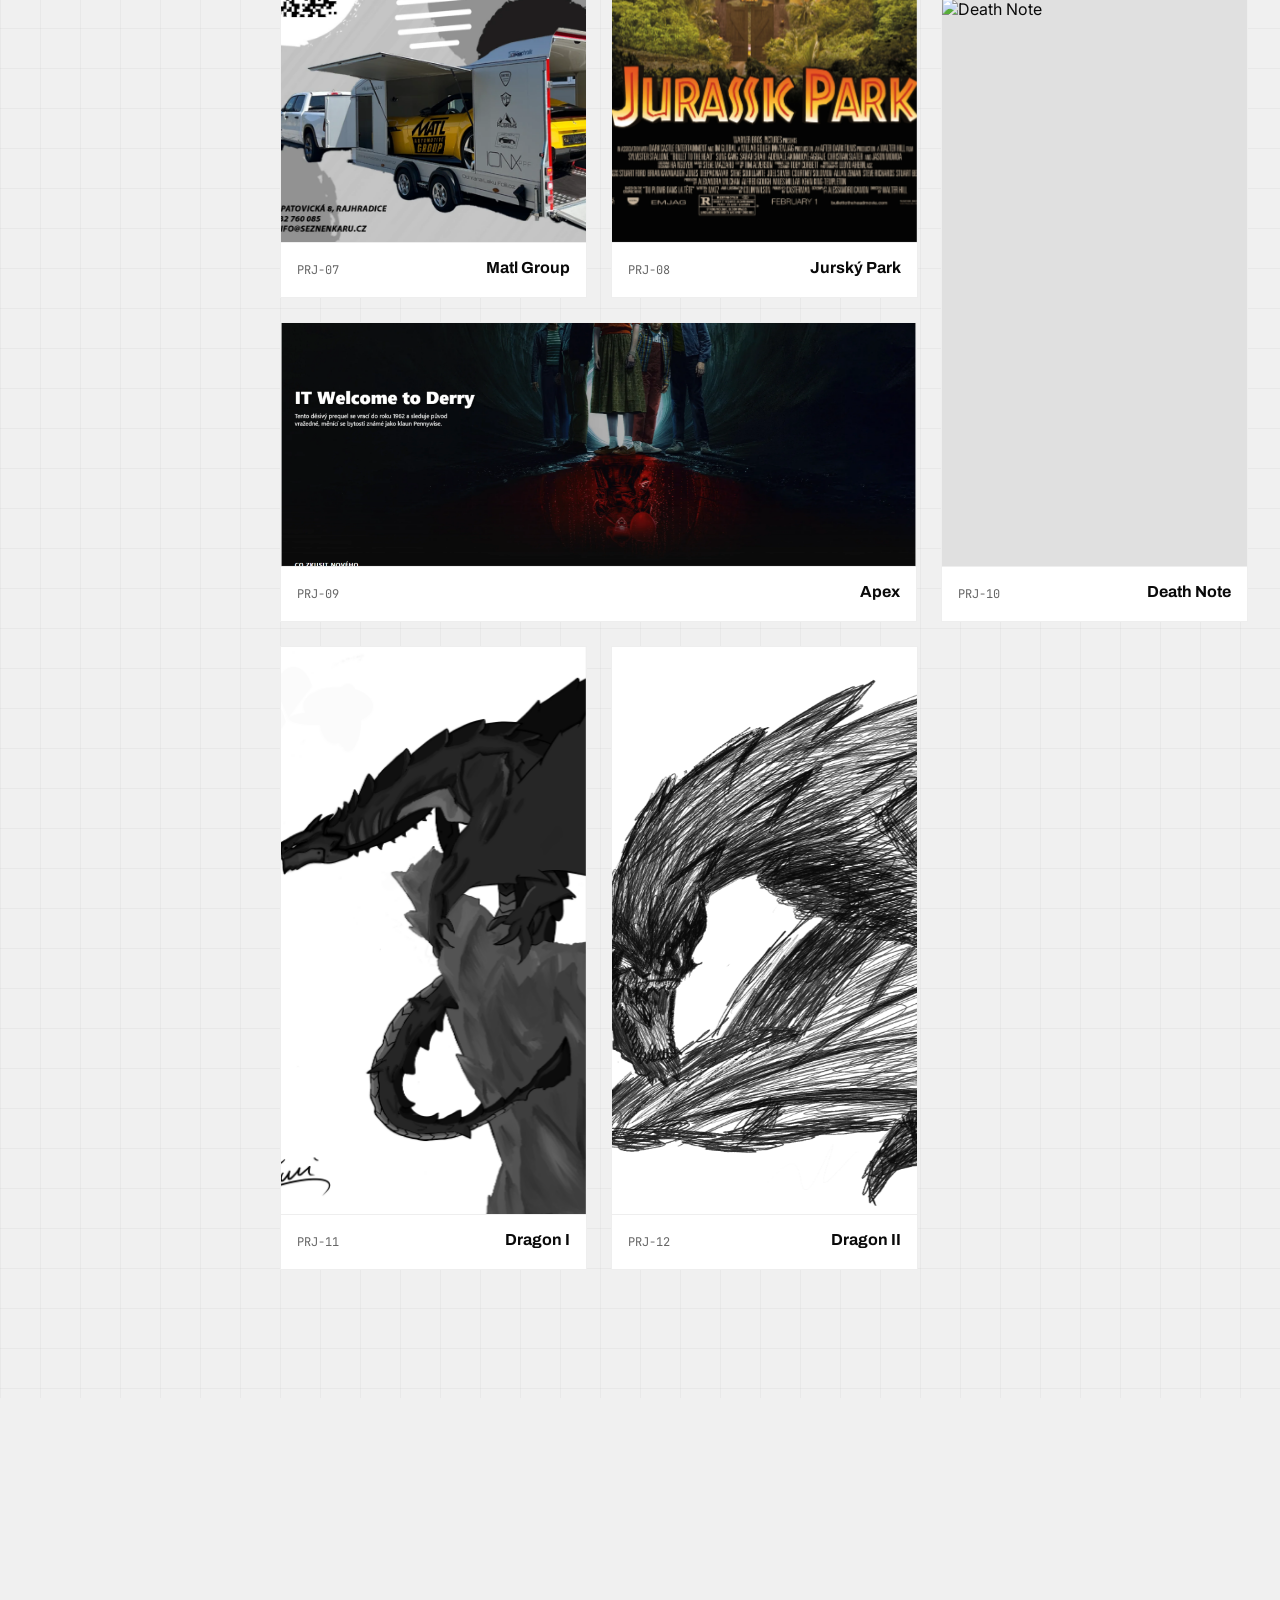
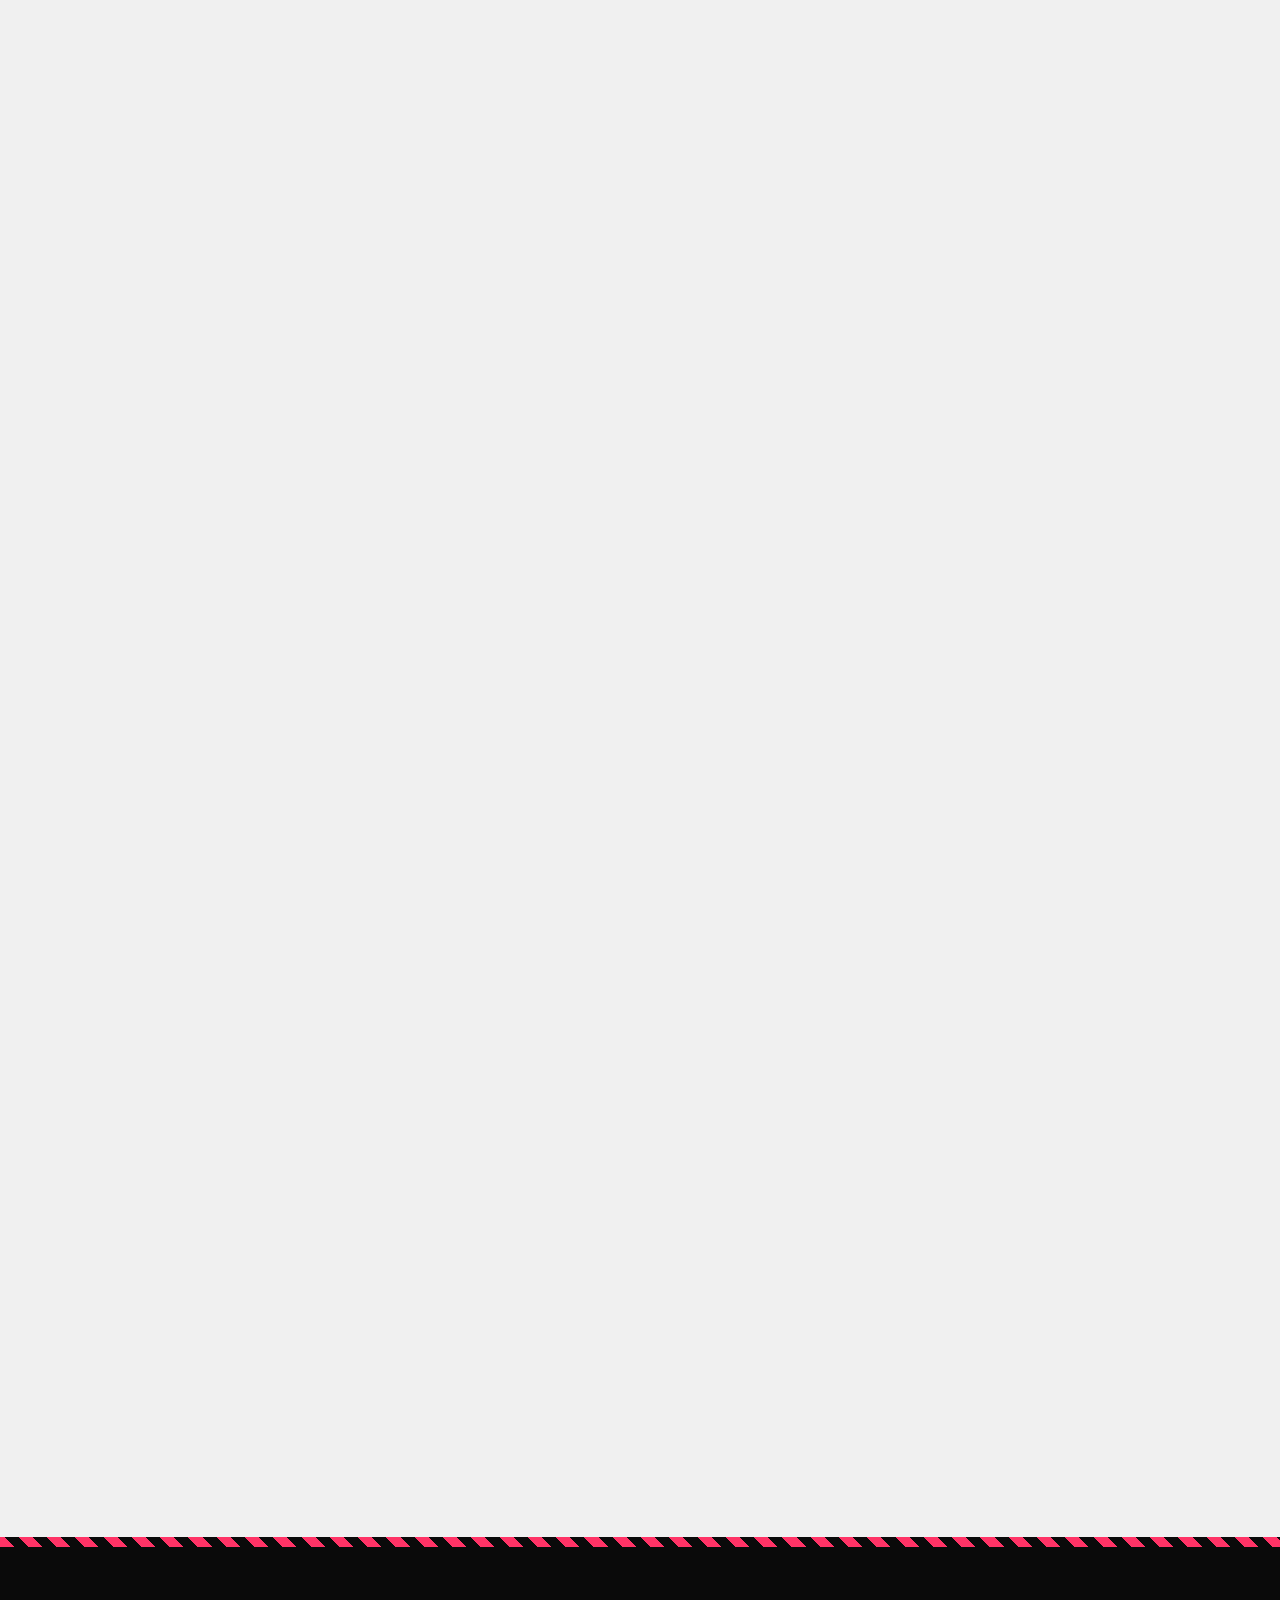
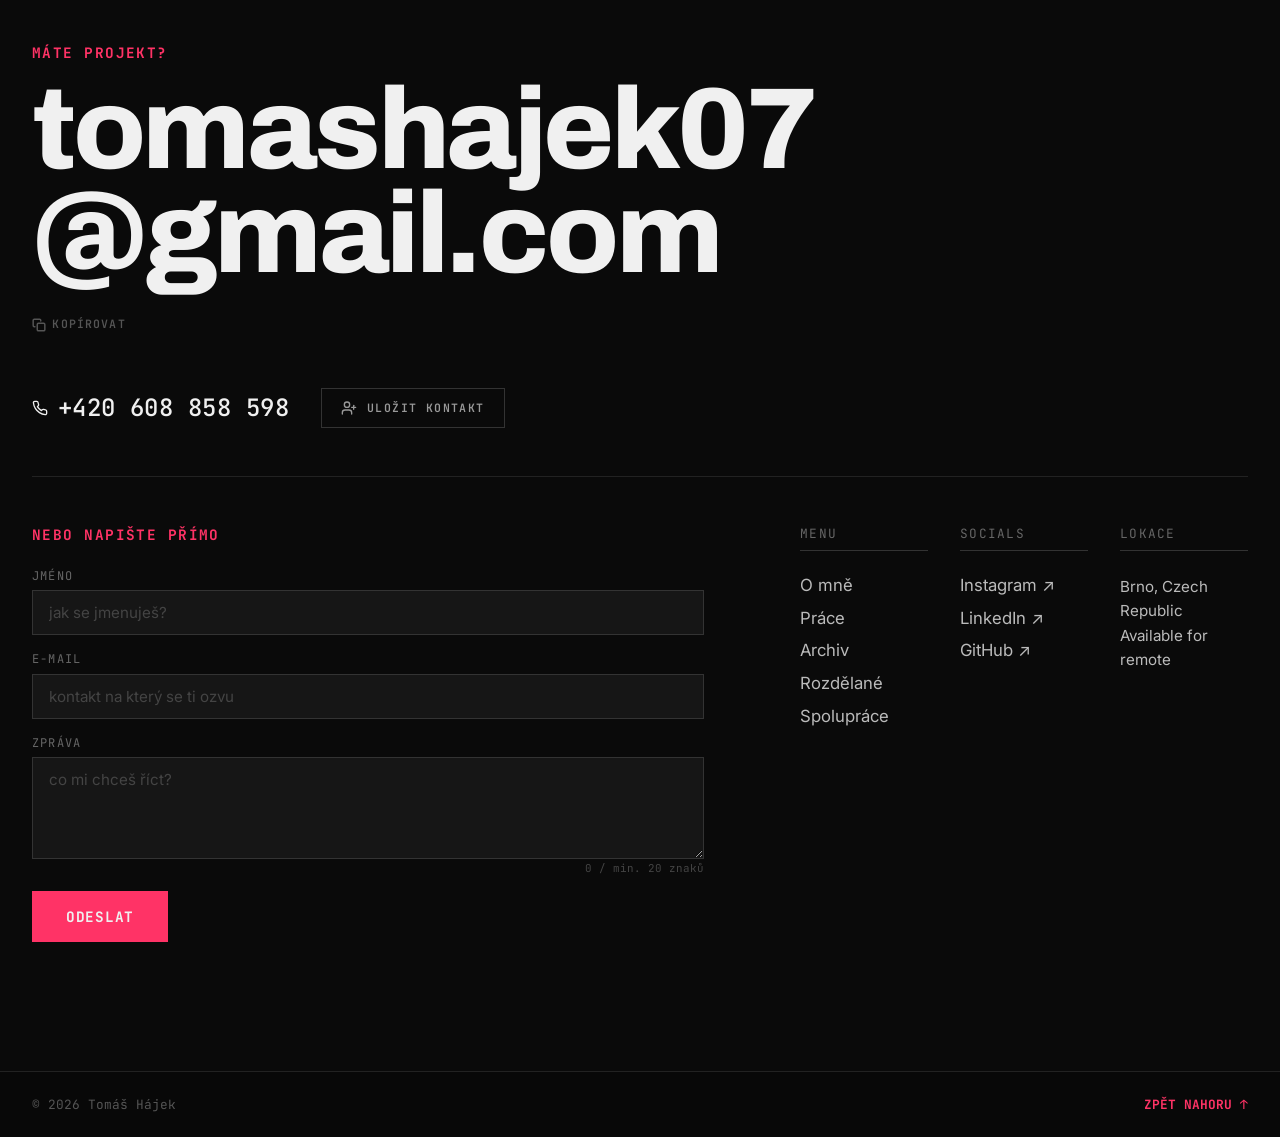
==== commit 7b485c08: "Share image built on the TH mark instead of a dot pattern The name sits left in white and pink, and " ====
--- a/index.html
+++ b/index.html
@@ -17,7 +17,7 @@
     <meta property="og:url" content="https://tomashajek.com/">
     <meta property="og:title" content="Tomáš Hájek — Designer & Digital Artist">
     <meta property="og:description" content="Grafický designér a digitální umělec z Brna. Branding, vizuální identita, print design.">
-    <meta property="og:image" content="https://tomashajek.com/img/og-tomas-hajek-v2.jpg">
+    <meta property="og:image" content="https://tomashajek.com/img/og-tomas-hajek-v3.jpg">
     <meta property="og:image:width" content="1200">
     <meta property="og:image:height" content="630">
     <meta property="og:image:alt" content="Tomáš Hájek — grafický designér">
@@ -29,7 +29,7 @@
     <meta name="twitter:url" content="https://tomashajek.com/">
     <meta name="twitter:title" content="Tomáš Hájek — Designer & Digital Artist">
     <meta name="twitter:description" content="Grafický designér a digitální umělec z Brna. Branding, vizuální identita, print design.">
-    <meta name="twitter:image" content="https://tomashajek.com/img/og-tomas-hajek-v2.jpg">
+    <meta name="twitter:image" content="https://tomashajek.com/img/og-tomas-hajek-v3.jpg">
     <meta name="twitter:image:alt" content="Tomáš Hájek — grafický designér">
 
     <!-- Theme -->
